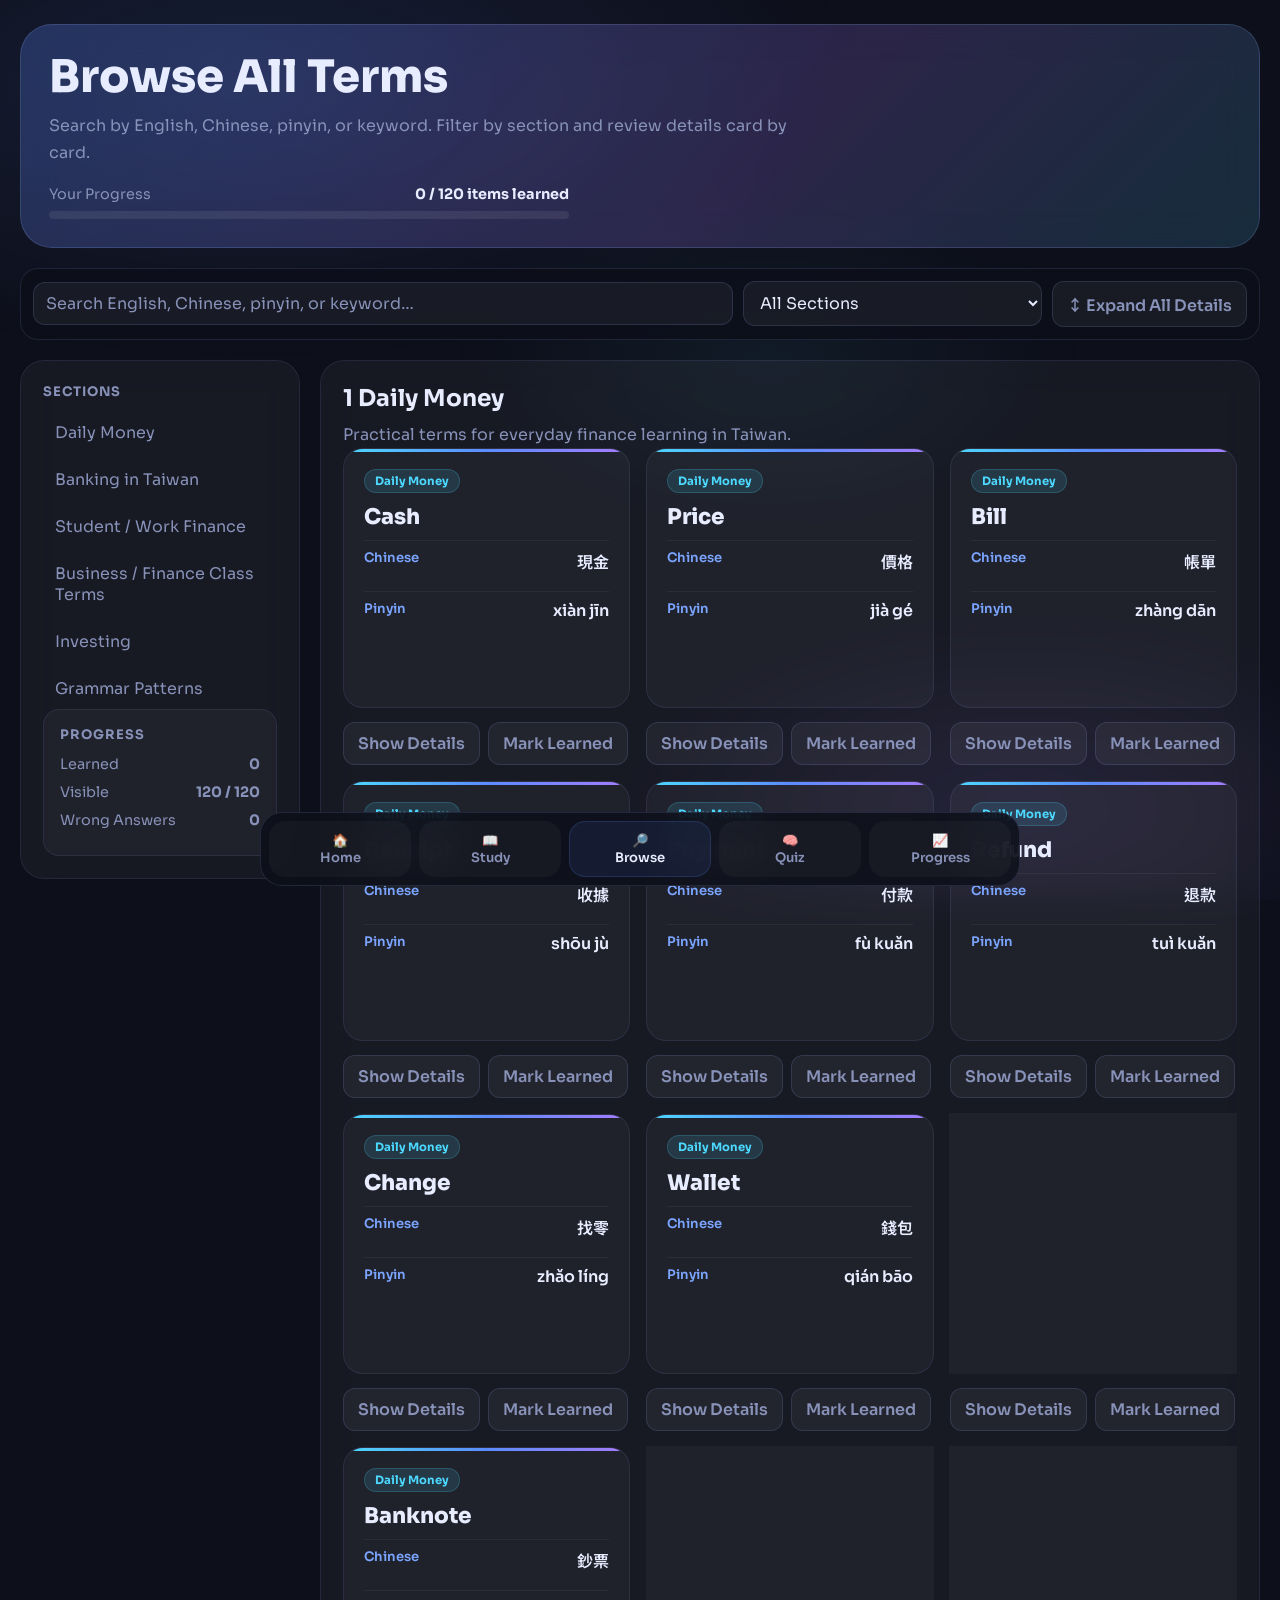
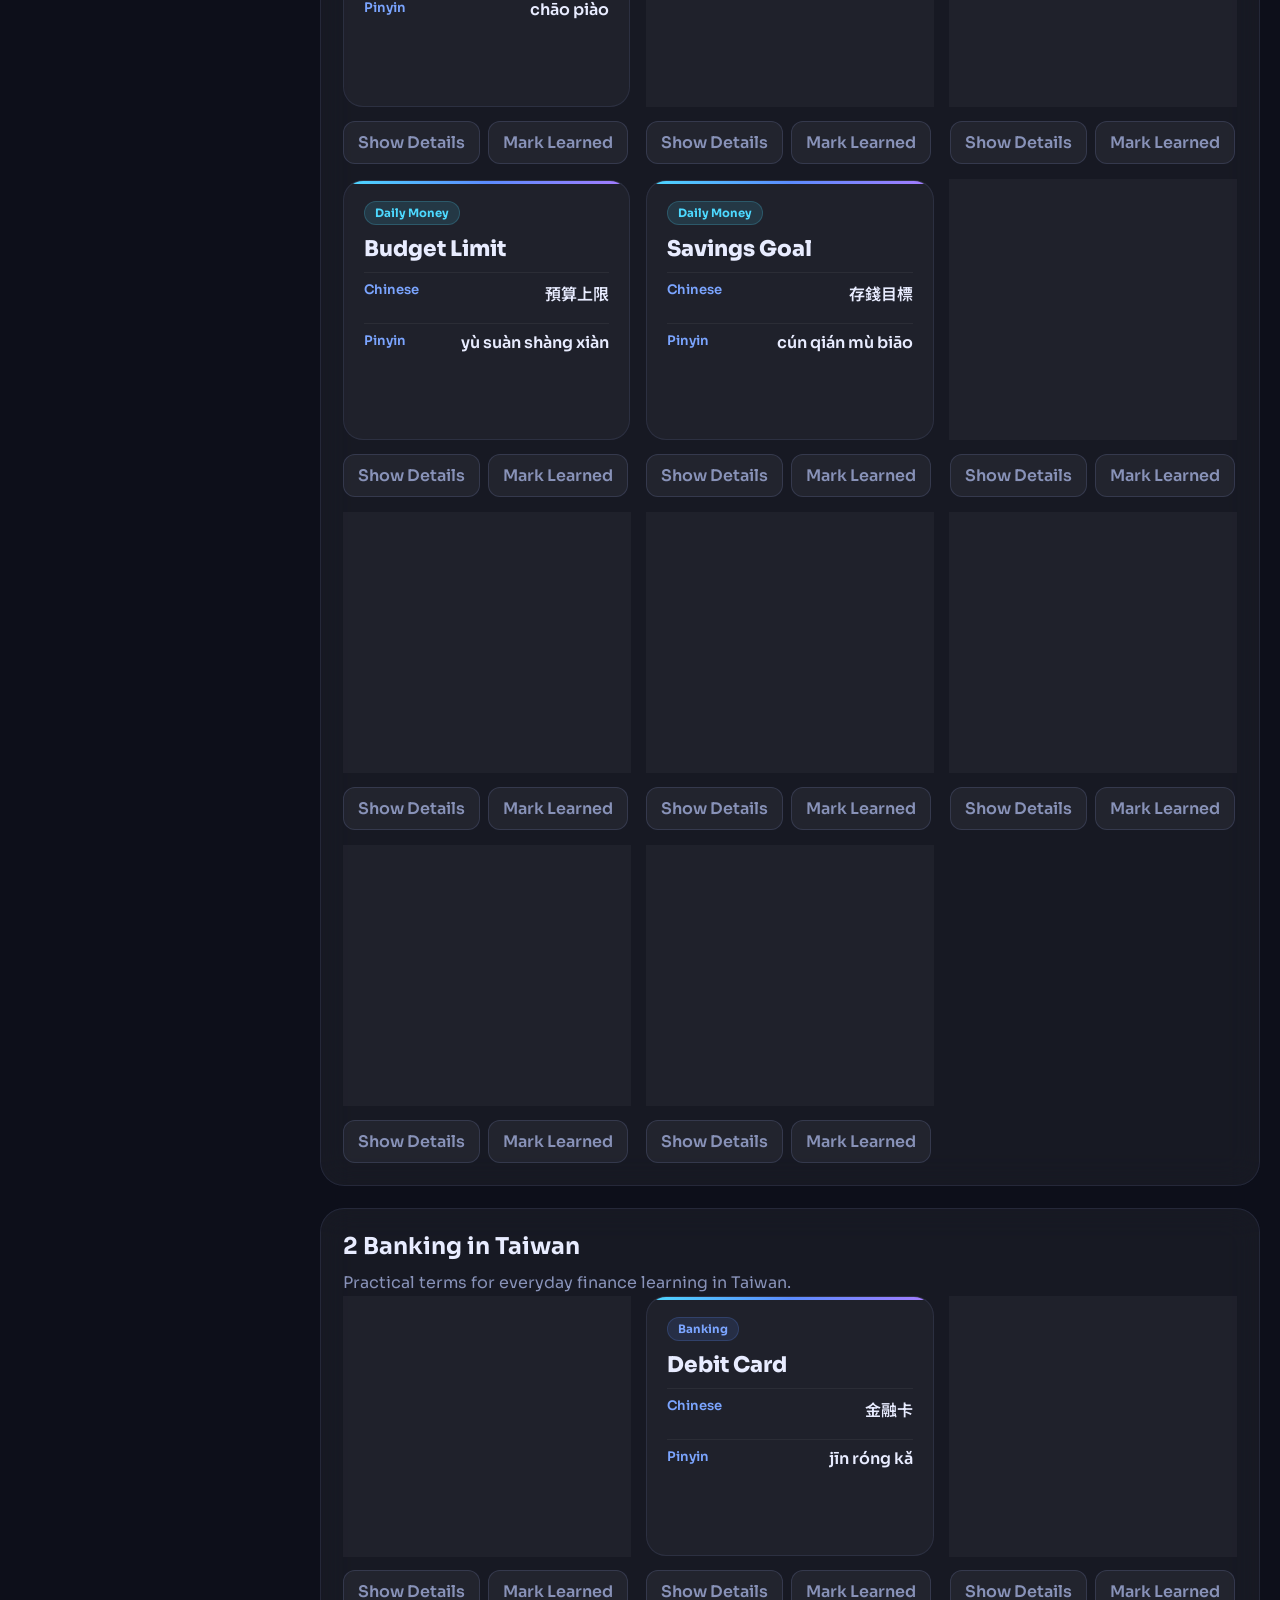
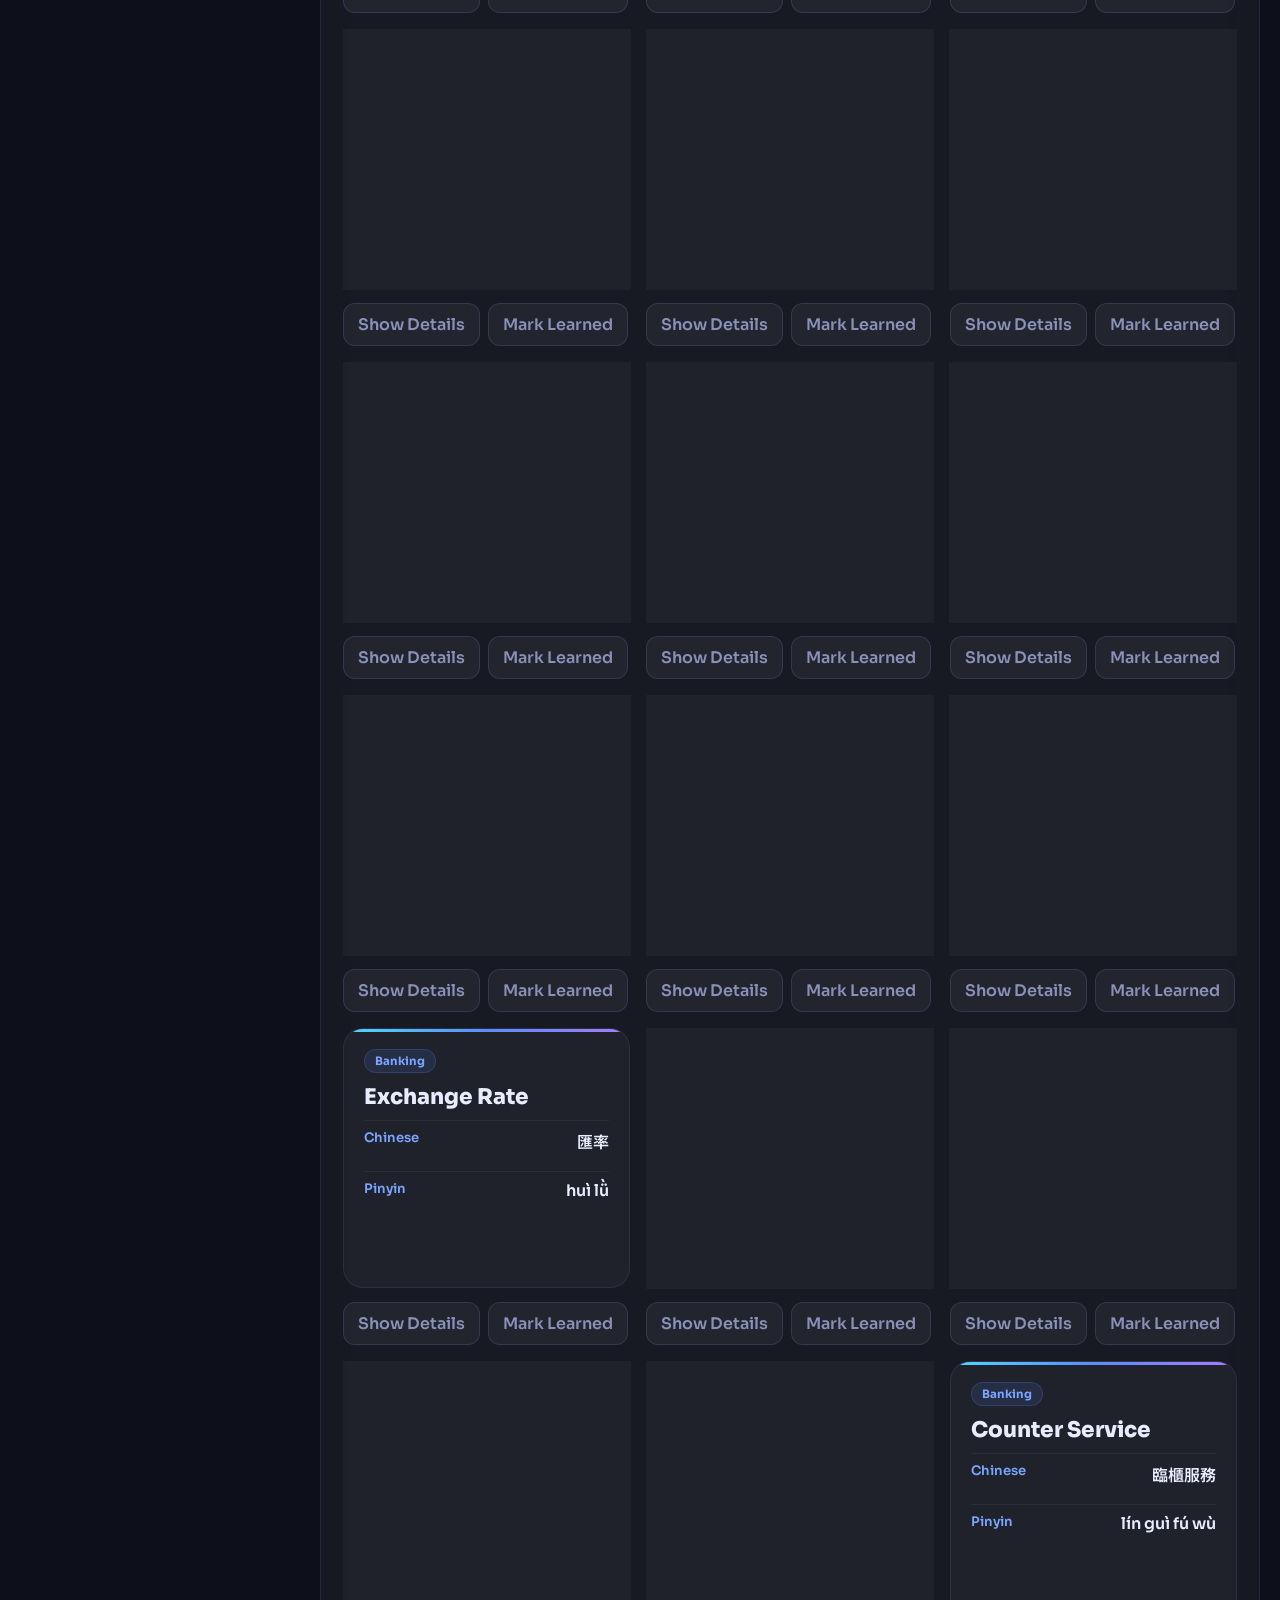
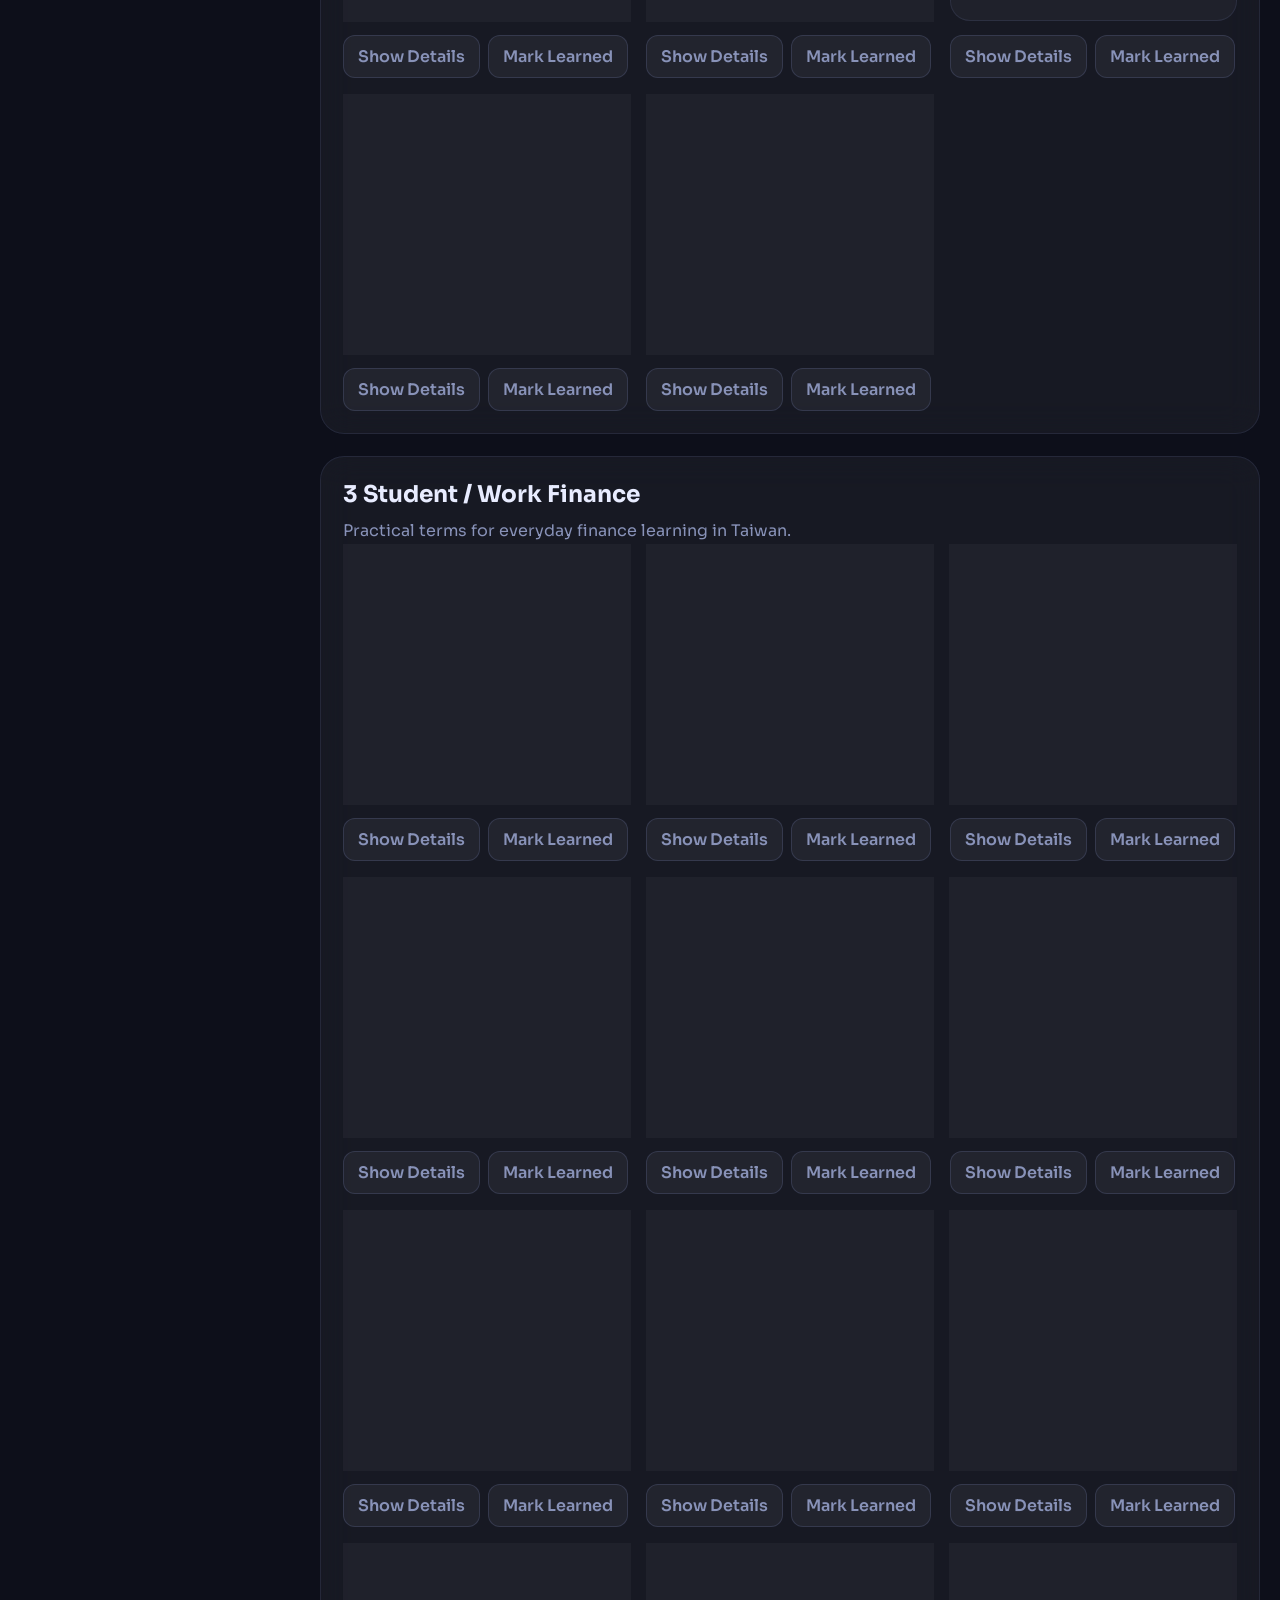
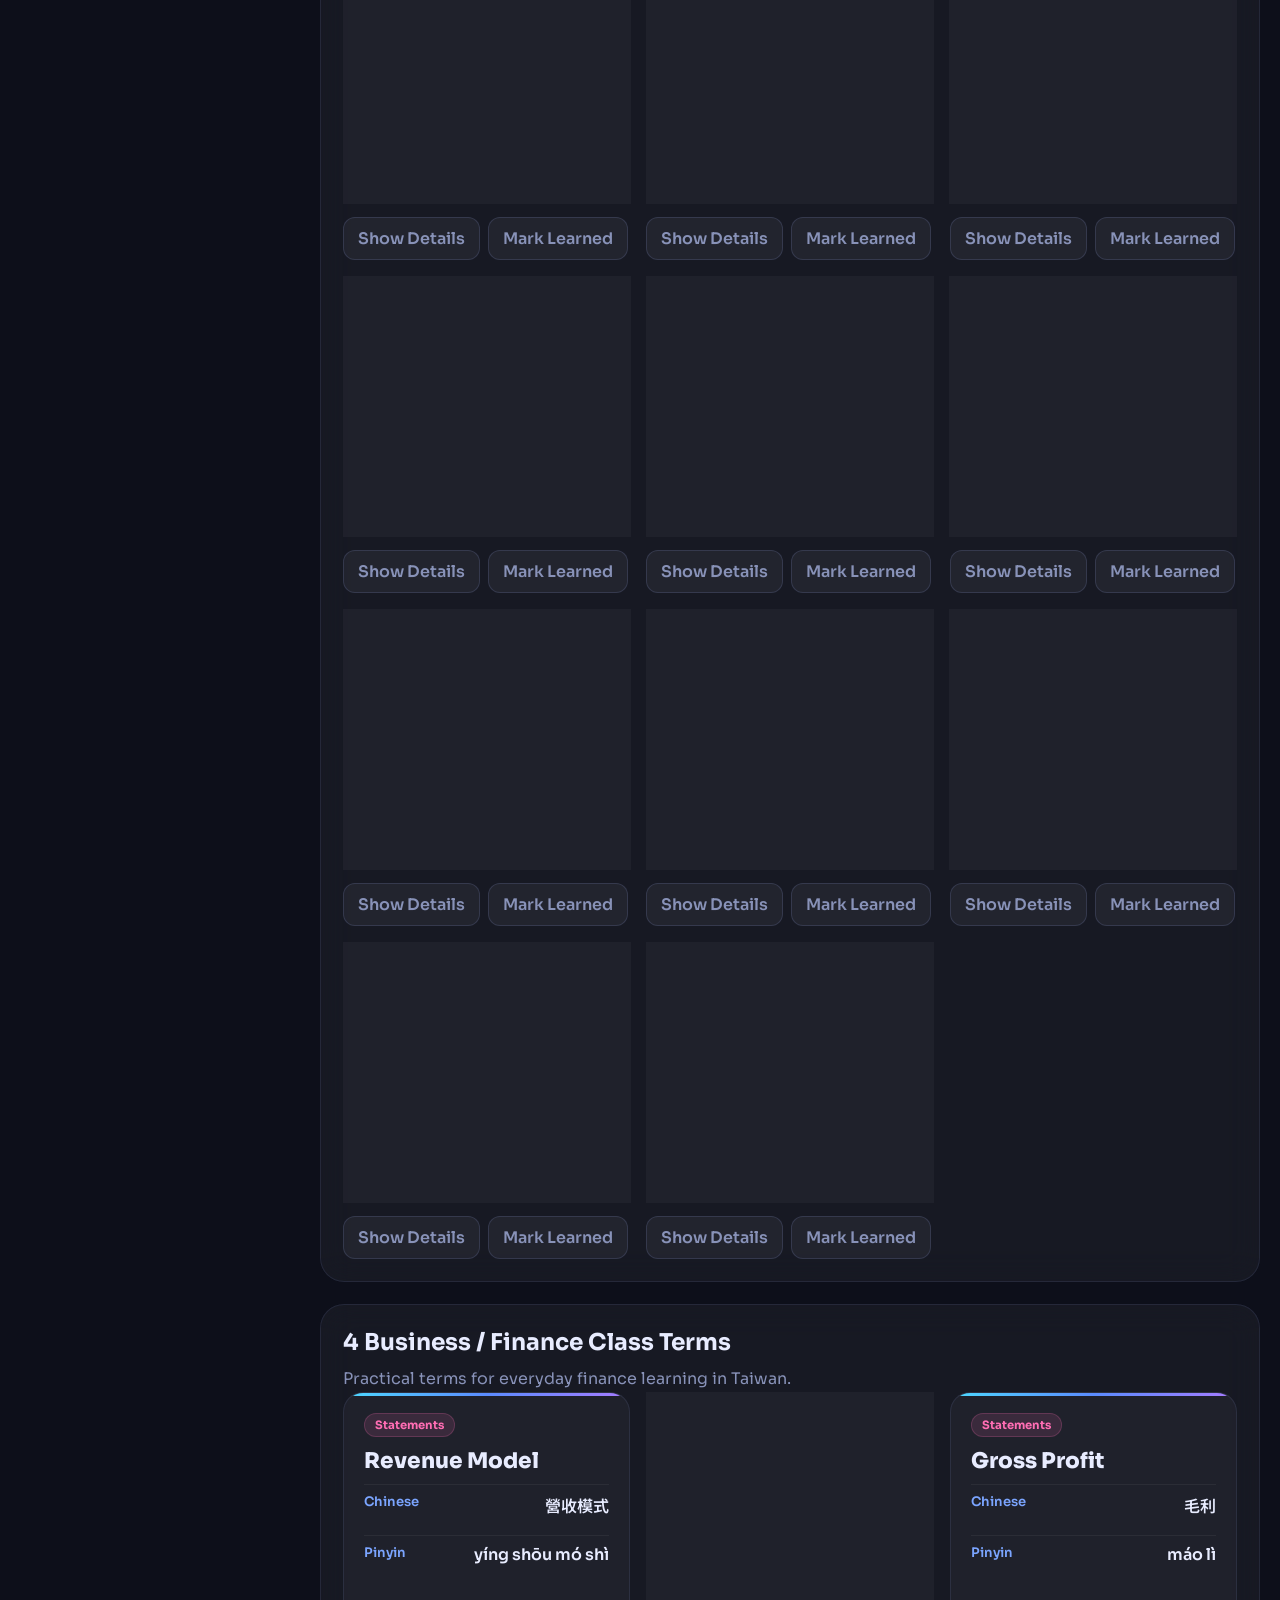
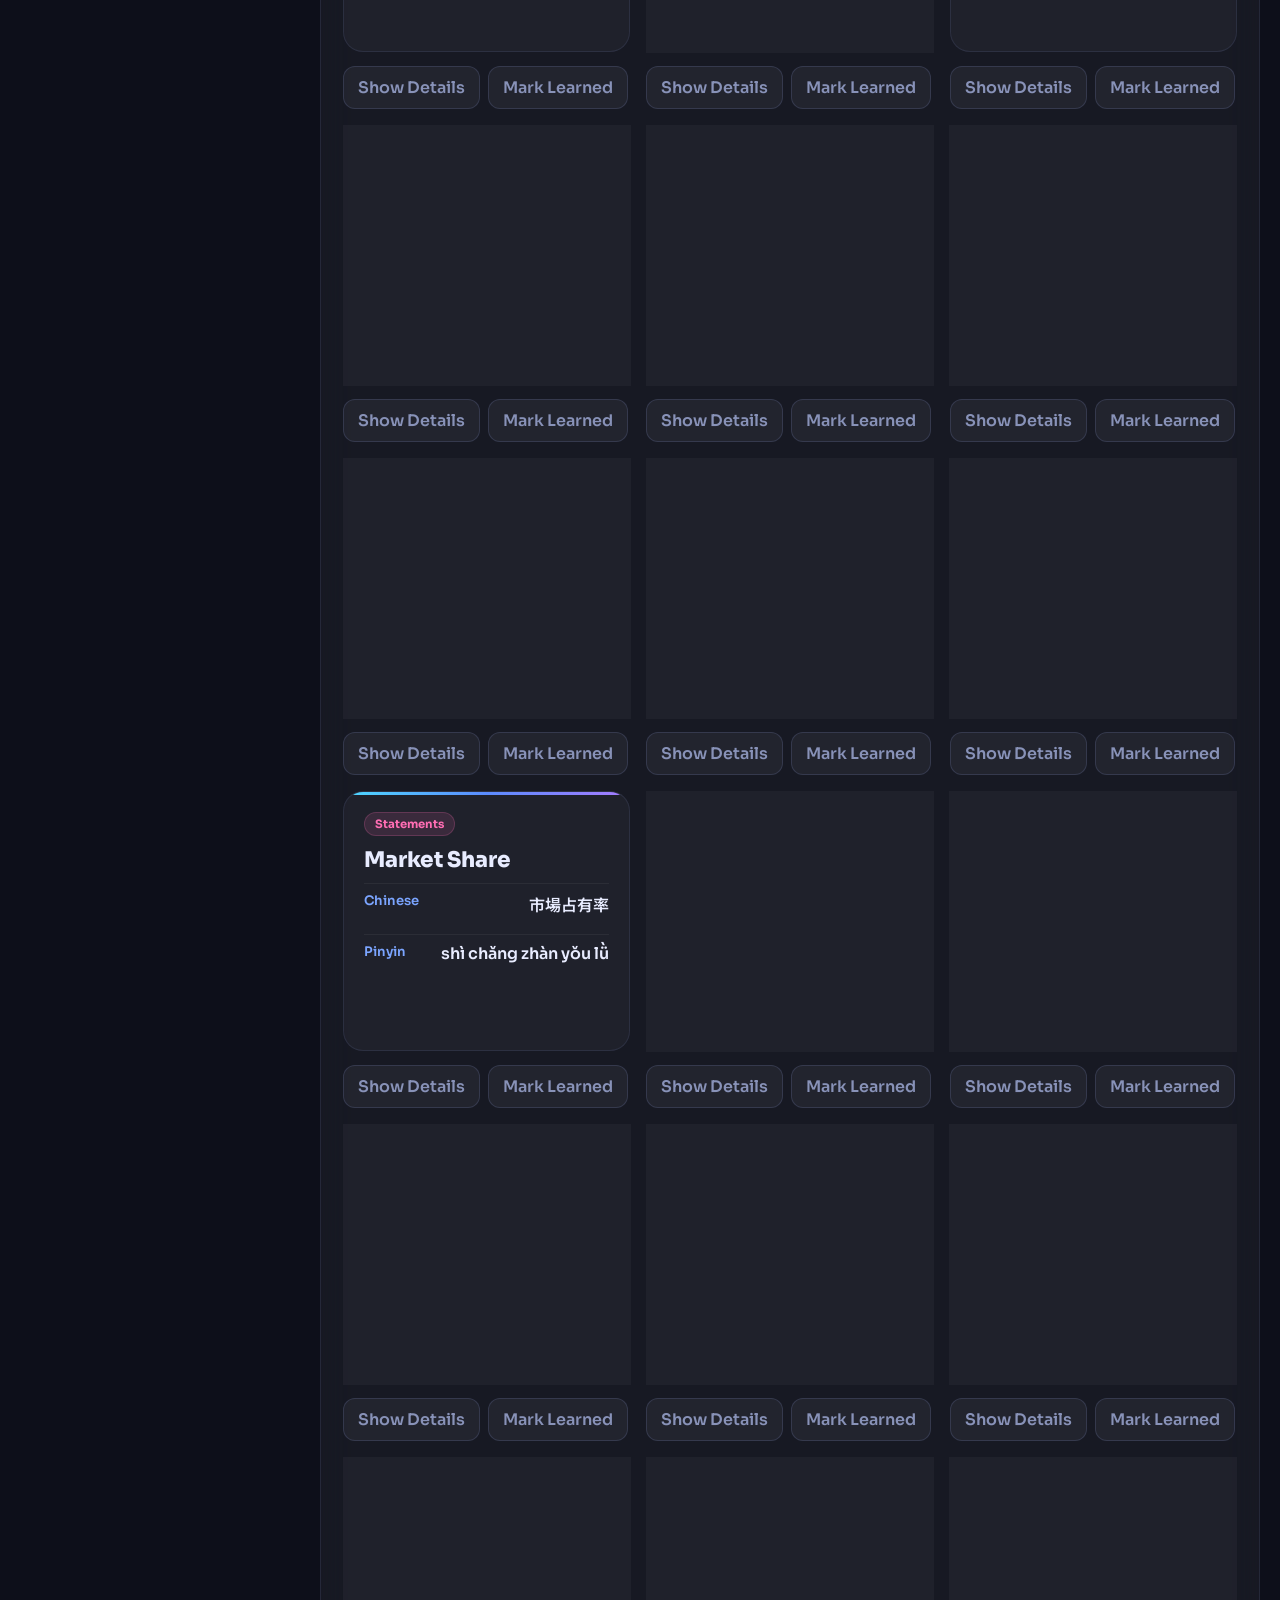
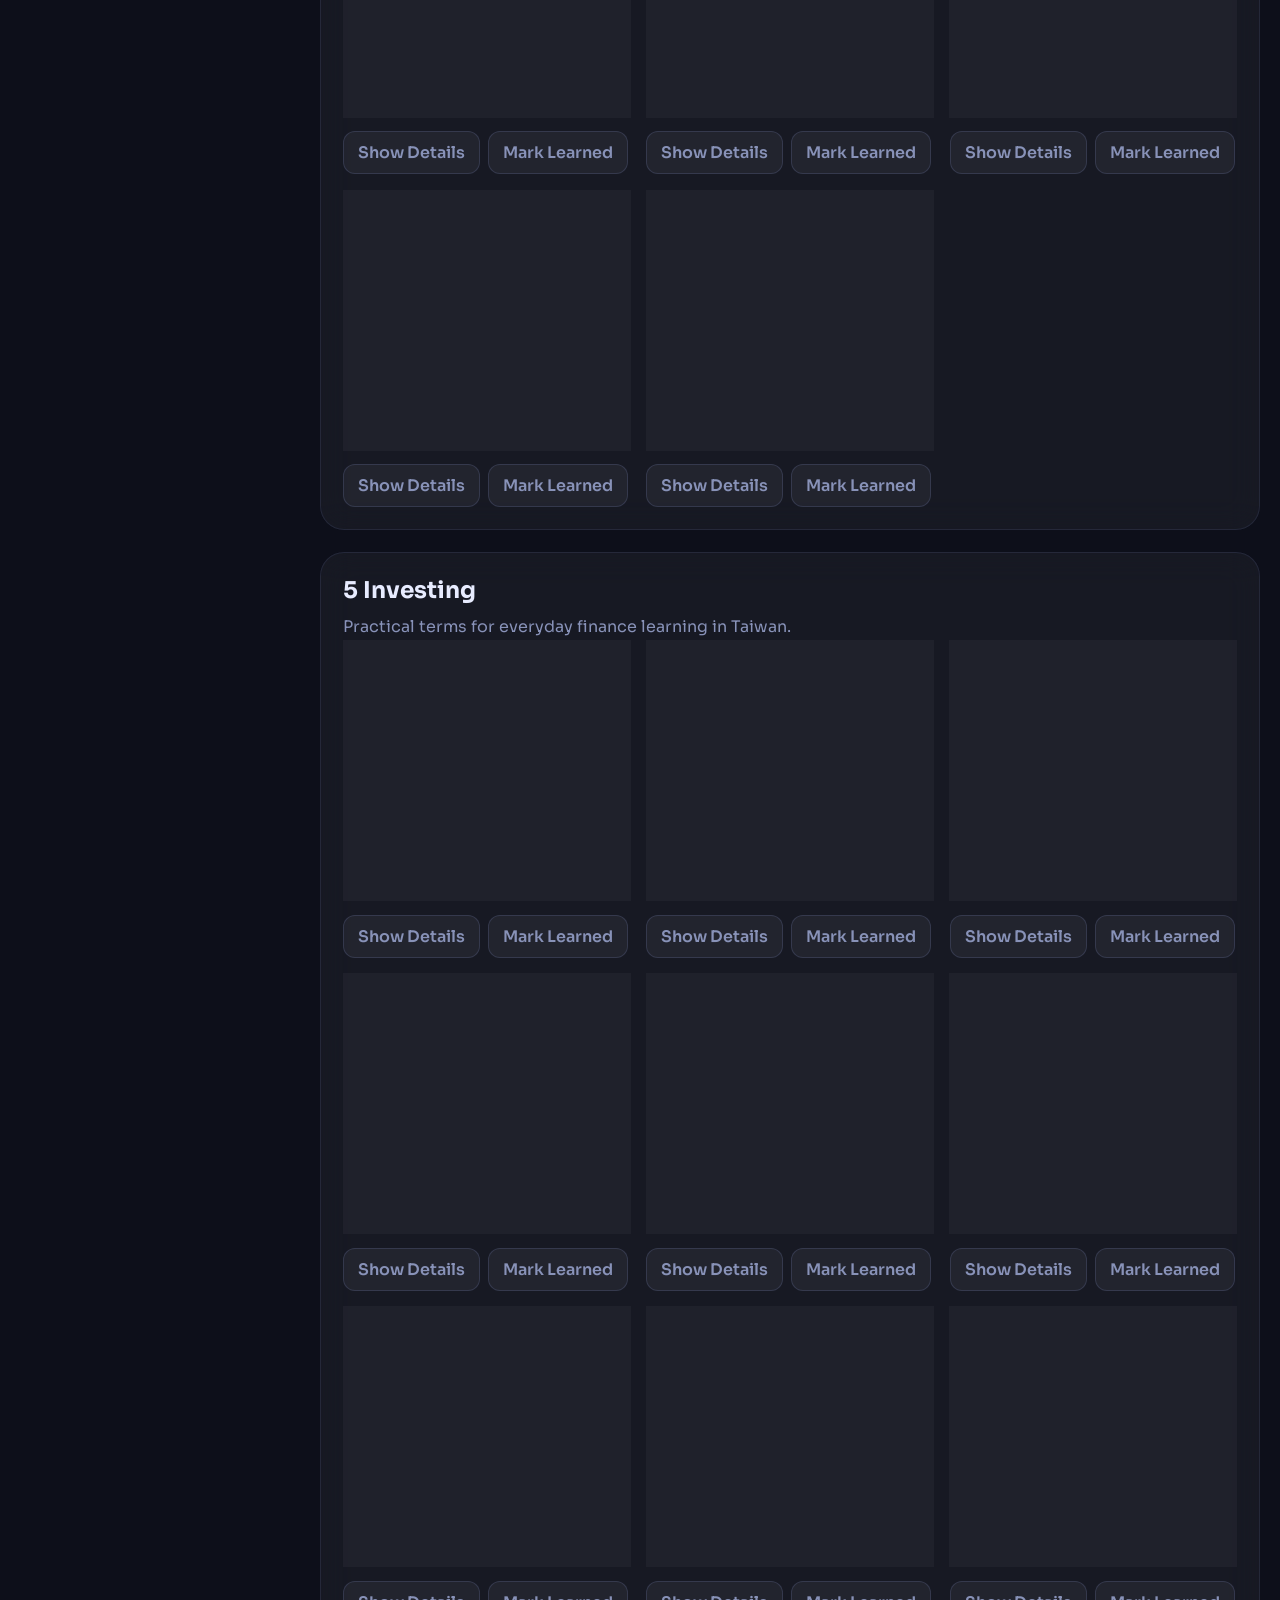
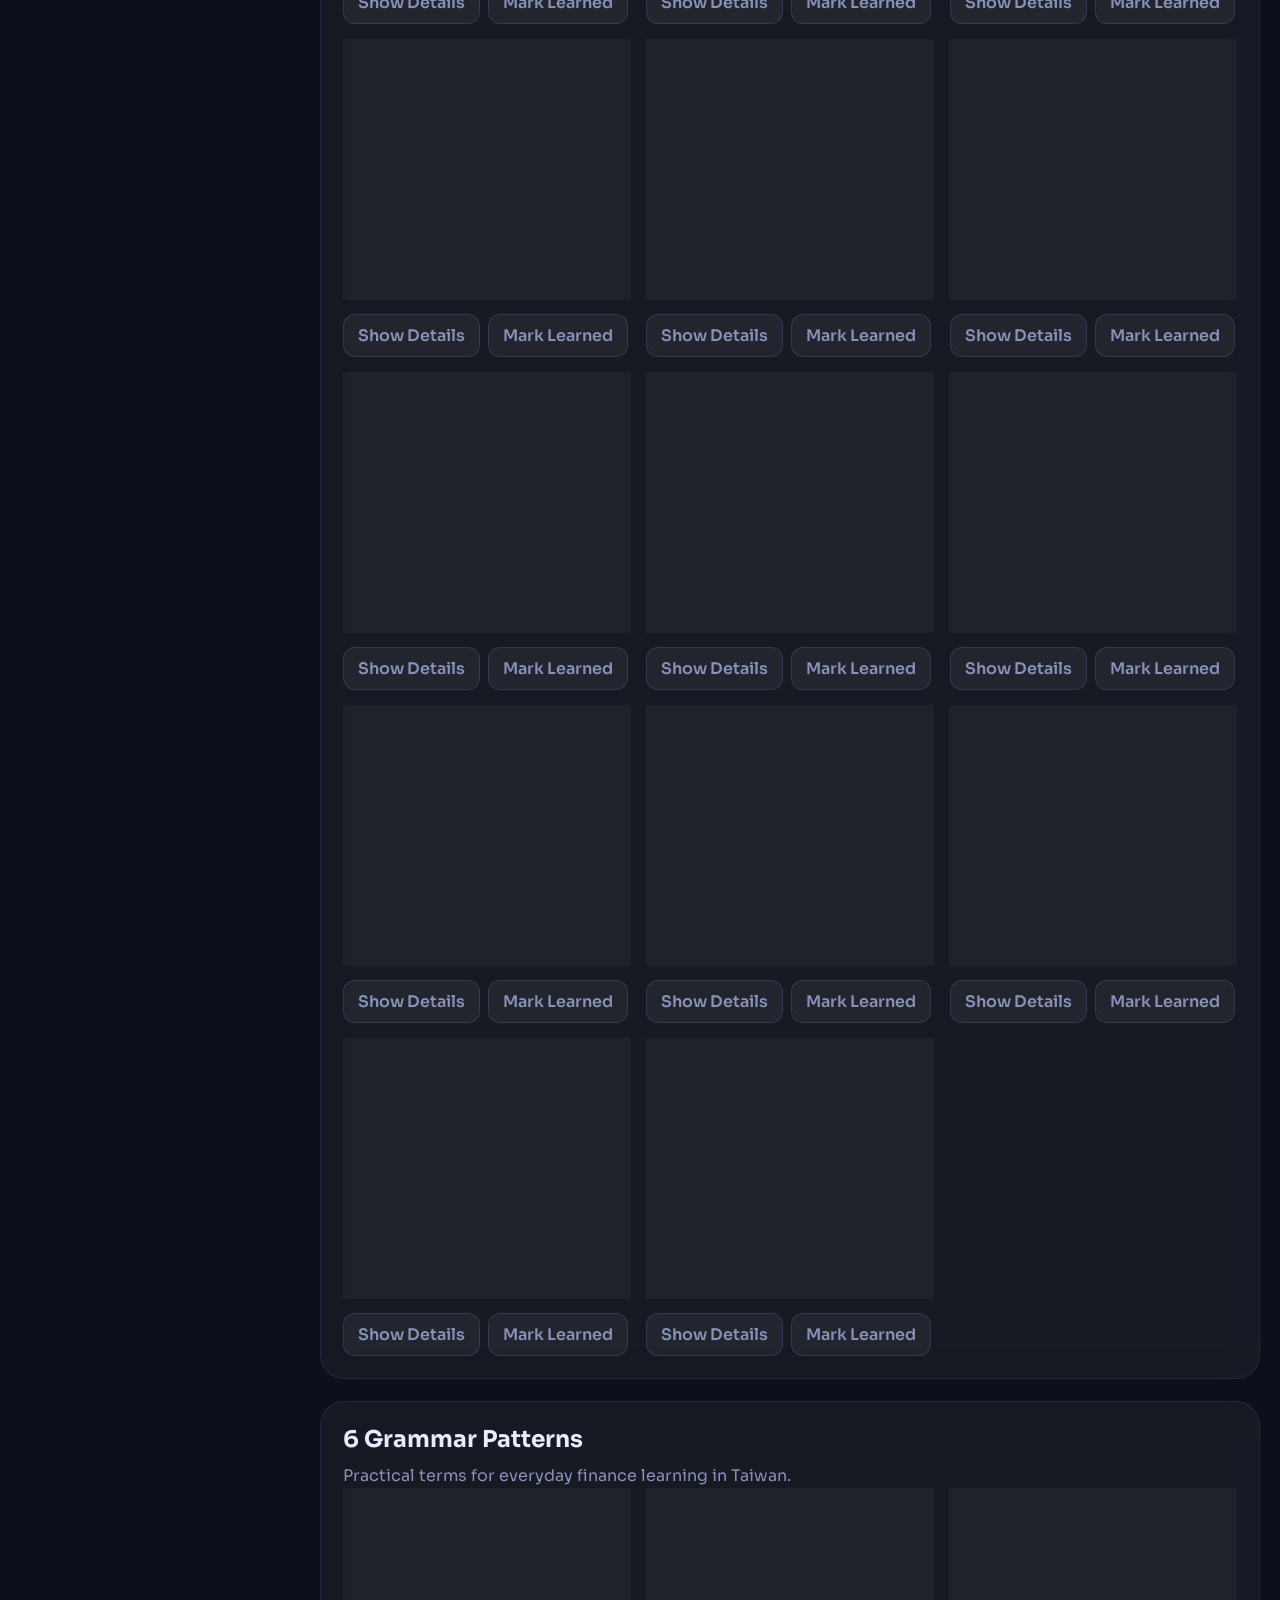
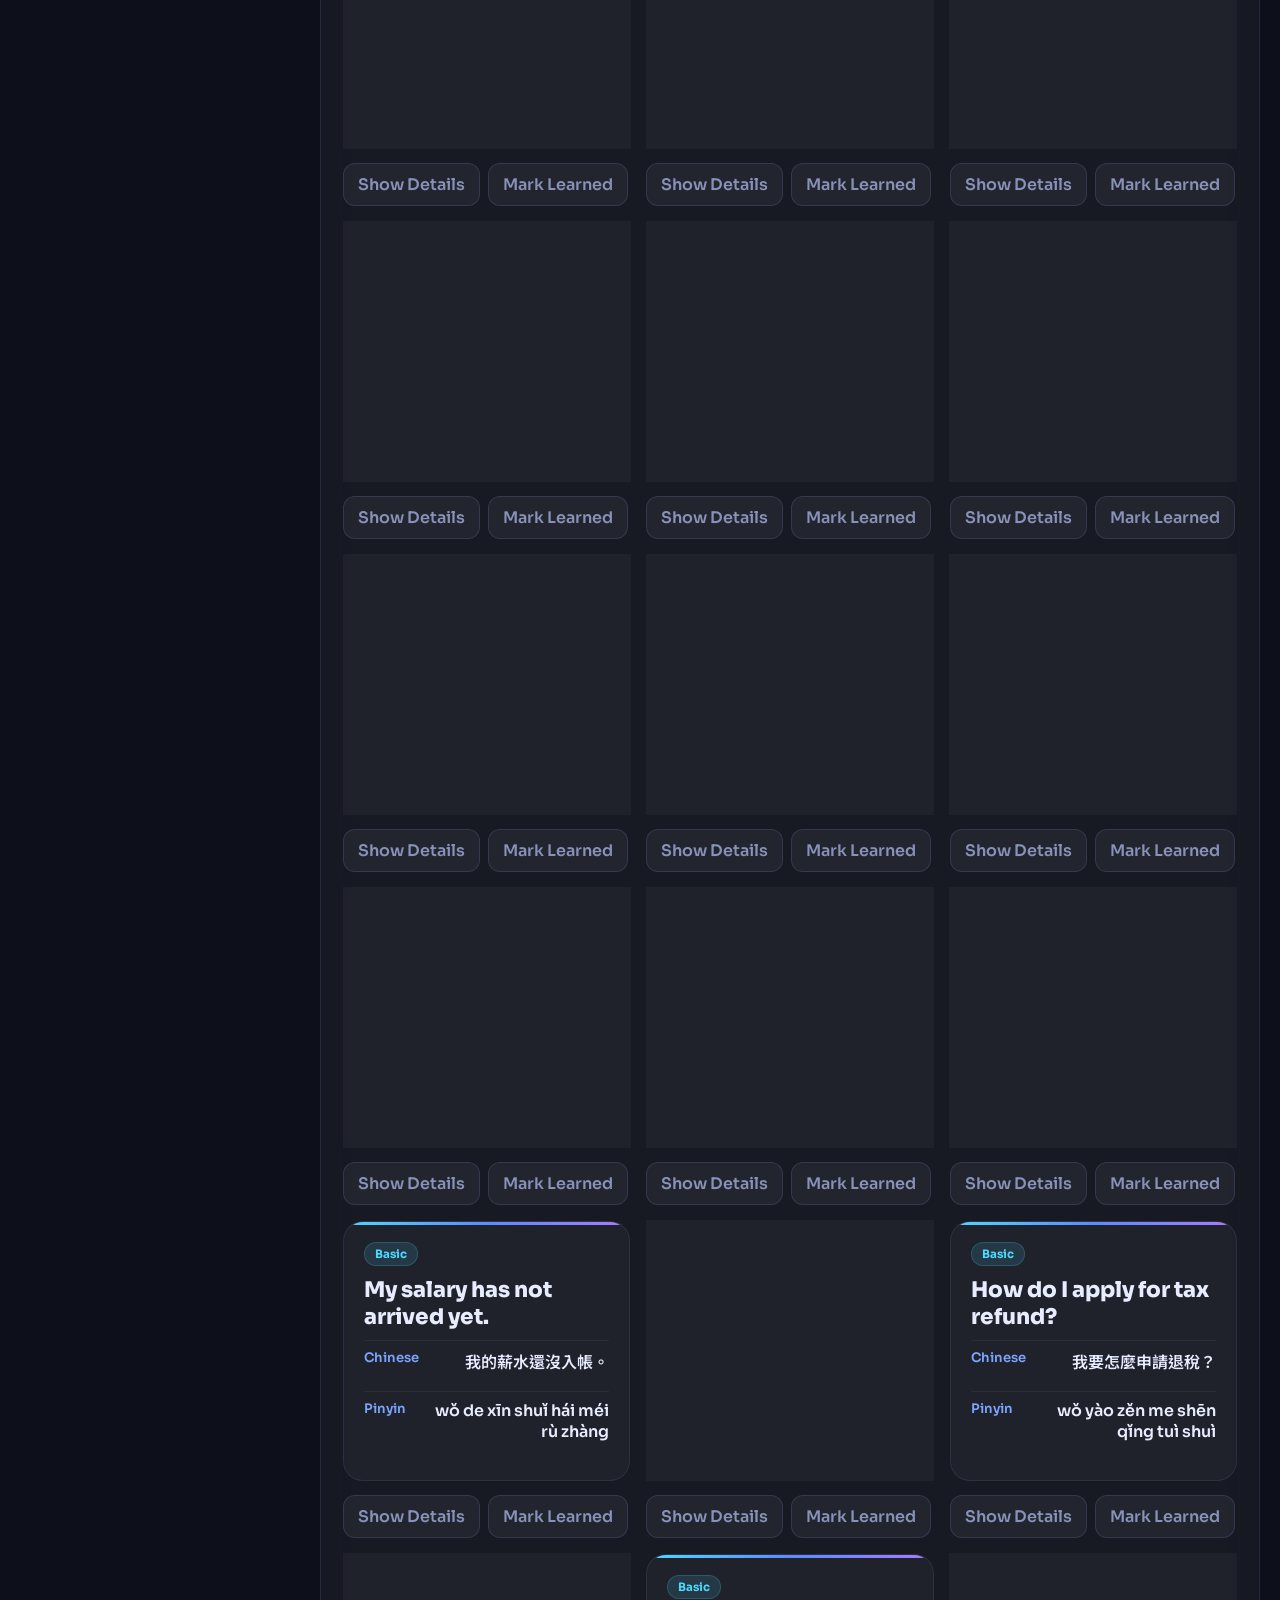
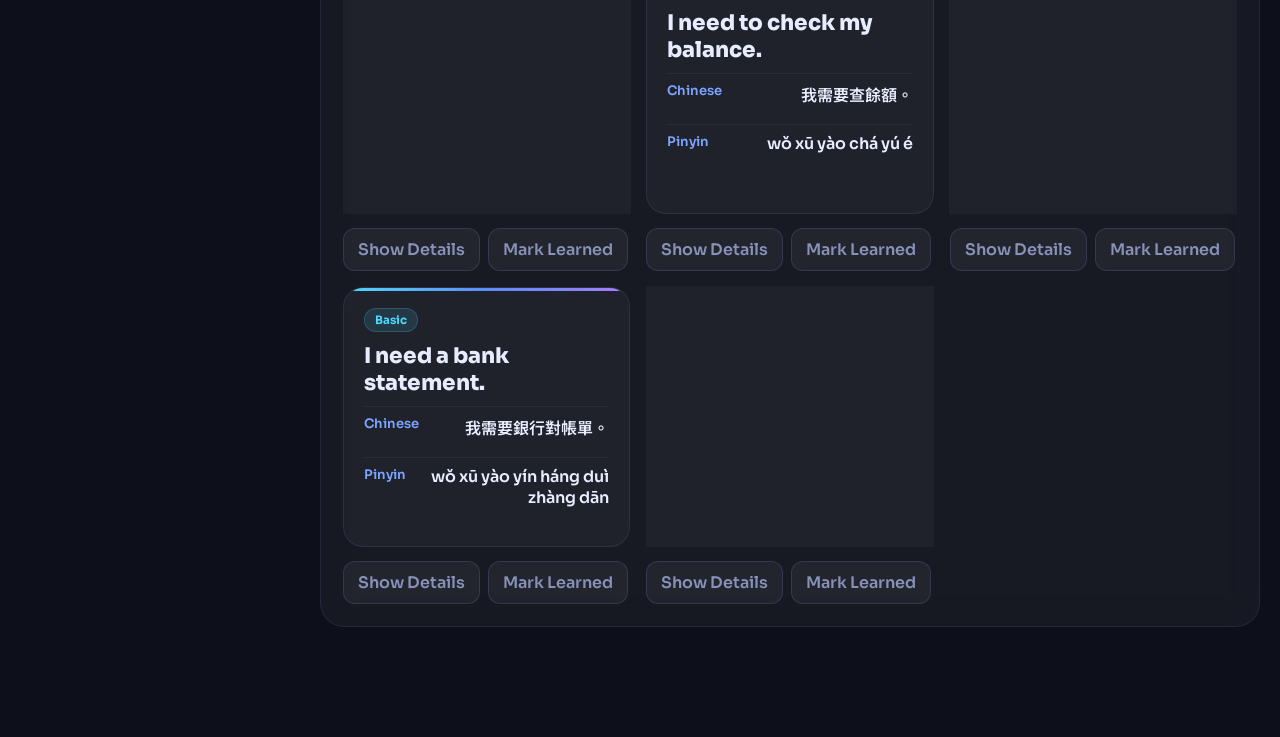
==== browse.html @ dbbc8c15 "Add files via upload" ====
<!DOCTYPE html>
<html lang="en">
<head>
  <meta charset="utf-8">
  <meta name="viewport" content="width=device-width, initial-scale=1.0">
  <title>Browse · Finance Mini Book Taiwan</title>
  <link rel="stylesheet" href="styles.css">
</head>
<body>
  <div class="page">
    <header class="hero">
      <h1>Browse All Terms</h1>
      <p>Search by English, Chinese, pinyin, or keyword. Filter by section and review details card by card.</p>
      <div class="hero-progress">
        <div class="hero-progress-label"><span>Your Progress</span><strong data-progress-text>0 / 0 items learned</strong></div>
        <div class="progress-track"><div class="progress-fill" data-progress-fill></div></div>
      </div>
    </header>

    <div class="toolbar">
      <input id="searchInput" type="text" placeholder="Search English, Chinese, pinyin, or keyword…">
      <select id="sectionFilter">
        <option value="all">All Sections</option>
        <option value="daily-money">Daily Money</option>
<option value="banking-tw">Banking in Taiwan</option>
<option value="student-work">Student / Work Finance</option>
<option value="business-class">Business / Finance Class Terms</option>
<option value="investing-plus">Investing</option>
<option value="grammar-patterns">Grammar Patterns</option>
      </select>
      <button id="expandToggle">↕ Expand All Details</button>
    </div>

    <div class="layout">
      <aside class="sidebar">
        <div class="side-title">Sections</div>
        <div class="side-links">
          <a href="#daily-money">Daily Money</a><a href="#banking-tw">Banking in Taiwan</a><a href="#student-work">Student / Work Finance</a><a href="#business-class">Business / Finance Class Terms</a><a href="#investing-plus">Investing</a><a href="#grammar-patterns">Grammar Patterns</a>
        </div>
        <div class="side-card">
          <div class="mini-title">Progress</div>
          <div class="side-stat"><span>Learned</span><strong data-learned-count>0</strong></div>
          <div class="side-stat"><span>Visible</span><strong data-visible-count>0 / 0</strong></div>
          <div class="side-stat"><span>Wrong Answers</span><strong data-wrong-count>0</strong></div>
        </div>
      </aside>

      <main class="content">
        <section class="section-box section" data-section="daily-money" id="daily-money">
  <div class="section-header">
    <h2><span class="section-num">1</span> Daily Money</h2>
    <p class="muted">Practical terms for everyday finance learning in Taiwan.</p>
  </div>
  <div class="term-grid">
<article class="term-card searchable" data-keywords="cash 現金 xiàn jīn physical money coins bills pay" data-section-name="daily-money">
      <div class="term-card-inner">
        <div class="card-face card-front">
          <div class="badge badge-basic">Daily Money</div>
          <div class="term-main">
            <div class="term term-english">Cash</div>
            <div class="term-line term-chinese"><span class="label">Chinese</span><span class="term-value">現金</span></div>
            <div class="term-line term-pinyin"><span class="label">Pinyin</span><span class="term-value">xiàn jīn</span></div>
          </div>
        </div>
        <div class="card-face card-back term-extra">
          <p><span class="label">Explanation:</span> Cash means physical money, like bills and coins.</p>
          <p><span class="label">Example:</span> Some night markets still prefer cash.</p>
          <p><span class="label">中文例句:</span> 有些夜市攤位還是比較喜歡收現金。</p>
          <p class="muted">yǒu xiē yè shì tān wèi hái shì bǐ jiào xǐ huān shōu xiàn jīn</p>
        </div>
      </div>
      <div class="card-actions">
        <button class="card-btn toggle-example">Show Details</button>
        <button class="card-btn mark-learned" data-term="Cash">Mark Learned</button>
      </div>
    </article>
<article class="term-card searchable" data-keywords="price 價格 jià gé cost amount how much" data-section-name="daily-money">
      <div class="term-card-inner">
        <div class="card-face card-front">
          <div class="badge badge-basic">Daily Money</div>
          <div class="term-main">
            <div class="term term-english">Price</div>
            <div class="term-line term-chinese"><span class="label">Chinese</span><span class="term-value">價格</span></div>
            <div class="term-line term-pinyin"><span class="label">Pinyin</span><span class="term-value">jià gé</span></div>
          </div>
        </div>
        <div class="card-face card-back term-extra">
          <p><span class="label">Explanation:</span> Price is the amount of money something costs.</p>
          <p><span class="label">Example:</span> The price of lunch near campus is usually student-friendly.</p>
          <p><span class="label">中文例句:</span> 學校附近午餐的價格通常對學生很友善。</p>
          <p class="muted">xué xiào fù jìn wǔ cān de jià gé tōng cháng duì xué shēng hěn yǒu shàn</p>
        </div>
      </div>
      <div class="card-actions">
        <button class="card-btn toggle-example">Show Details</button>
        <button class="card-btn mark-learned" data-term="Price">Mark Learned</button>
      </div>
    </article>
<article class="term-card searchable" data-keywords="bill 帳單 zhàng dān payment notice electricity water" data-section-name="daily-money">
      <div class="term-card-inner">
        <div class="card-face card-front">
          <div class="badge badge-basic">Daily Money</div>
          <div class="term-main">
            <div class="term term-english">Bill</div>
            <div class="term-line term-chinese"><span class="label">Chinese</span><span class="term-value">帳單</span></div>
            <div class="term-line term-pinyin"><span class="label">Pinyin</span><span class="term-value">zhàng dān</span></div>
          </div>
        </div>
        <div class="card-face card-back term-extra">
          <p><span class="label">Explanation:</span> A bill is a request for payment for something you used or bought.</p>
          <p><span class="label">Example:</span> I paid my electricity bill at the convenience store.</p>
          <p><span class="label">中文例句:</span> 我在便利商店繳電費帳單。</p>
          <p class="muted">wǒ zài biàn lì shāng diàn jiǎo diàn fèi zhàng dān</p>
        </div>
      </div>
      <div class="card-actions">
        <button class="card-btn toggle-example">Show Details</button>
        <button class="card-btn mark-learned" data-term="Bill">Mark Learned</button>
      </div>
    </article>
<article class="term-card searchable" data-keywords="receipt 收據 shōu jù proof payment store" data-section-name="daily-money">
      <div class="term-card-inner">
        <div class="card-face card-front">
          <div class="badge badge-basic">Daily Money</div>
          <div class="term-main">
            <div class="term term-english">Receipt</div>
            <div class="term-line term-chinese"><span class="label">Chinese</span><span class="term-value">收據</span></div>
            <div class="term-line term-pinyin"><span class="label">Pinyin</span><span class="term-value">shōu jù</span></div>
          </div>
        </div>
        <div class="card-face card-back term-extra">
          <p><span class="label">Explanation:</span> A receipt is proof that you paid for something.</p>
          <p><span class="label">Example:</span> Keep the receipt in case you need to exchange it.</p>
          <p><span class="label">中文例句:</span> 把收據留著，這樣如果要換貨會比較方便。</p>
          <p class="muted">bǎ shōu jù liú zhe zhè yàng rú guǒ yào huàn huò huì bǐ jiào fāng biàn</p>
        </div>
      </div>
      <div class="card-actions">
        <button class="card-btn toggle-example">Show Details</button>
        <button class="card-btn mark-learned" data-term="Receipt">Mark Learned</button>
      </div>
    </article>
<article class="term-card searchable" data-keywords="payment 付款 fù kuǎn pay transaction" data-section-name="daily-money">
      <div class="term-card-inner">
        <div class="card-face card-front">
          <div class="badge badge-basic">Daily Money</div>
          <div class="term-main">
            <div class="term term-english">Payment</div>
            <div class="term-line term-chinese"><span class="label">Chinese</span><span class="term-value">付款</span></div>
            <div class="term-line term-pinyin"><span class="label">Pinyin</span><span class="term-value">fù kuǎn</span></div>
          </div>
        </div>
        <div class="card-face card-back term-extra">
          <p><span class="label">Explanation:</span> Payment means giving money for a product or service.</p>
          <p><span class="label">Example:</span> Mobile payment is very common in Taiwan now.</p>
          <p><span class="label">中文例句:</span> 現在在台灣行動付款很常見。</p>
          <p class="muted">xiàn zài zài tái wān xíng dòng fù kuǎn hěn cháng jiàn</p>
        </div>
      </div>
      <div class="card-actions">
        <button class="card-btn toggle-example">Show Details</button>
        <button class="card-btn mark-learned" data-term="Payment">Mark Learned</button>
      </div>
    </article>
<article class="term-card searchable" data-keywords="refund 退款 tuì kuǎn return money" data-section-name="daily-money">
      <div class="term-card-inner">
        <div class="card-face card-front">
          <div class="badge badge-basic">Daily Money</div>
          <div class="term-main">
            <div class="term term-english">Refund</div>
            <div class="term-line term-chinese"><span class="label">Chinese</span><span class="term-value">退款</span></div>
            <div class="term-line term-pinyin"><span class="label">Pinyin</span><span class="term-value">tuì kuǎn</span></div>
          </div>
        </div>
        <div class="card-face card-back term-extra">
          <p><span class="label">Explanation:</span> A refund is money returned after you cancel or return something.</p>
          <p><span class="label">Example:</span> The store gave me a refund for the damaged item.</p>
          <p><span class="label">中文例句:</span> 店家把損壞商品的退款退給我了。</p>
          <p class="muted">diàn jiā bǎ sǔn huài shāng pǐn de tuì kuǎn tuì gěi wǒ le</p>
        </div>
      </div>
      <div class="card-actions">
        <button class="card-btn toggle-example">Show Details</button>
        <button class="card-btn mark-learned" data-term="Refund">Mark Learned</button>
      </div>
    </article>
<article class="term-card searchable" data-keywords="change 找零 zhǎo líng money back" data-section-name="daily-money">
      <div class="term-card-inner">
        <div class="card-face card-front">
          <div class="badge badge-basic">Daily Money</div>
          <div class="term-main">
            <div class="term term-english">Change</div>
            <div class="term-line term-chinese"><span class="label">Chinese</span><span class="term-value">找零</span></div>
            <div class="term-line term-pinyin"><span class="label">Pinyin</span><span class="term-value">zhǎo líng</span></div>
          </div>
        </div>
        <div class="card-face card-back term-extra">
          <p><span class="label">Explanation:</span> Change is the money returned after you pay more than the price.</p>
          <p><span class="label">Example:</span> I paid with NT$500 and got change back.</p>
          <p><span class="label">中文例句:</span> 我拿五百元付款，店員找零給我。</p>
          <p class="muted">wǒ ná wǔ bǎi yuán fù kuǎn diàn yuán zhǎo líng gěi wǒ</p>
        </div>
      </div>
      <div class="card-actions">
        <button class="card-btn toggle-example">Show Details</button>
        <button class="card-btn mark-learned" data-term="Change">Mark Learned</button>
      </div>
    </article>
<article class="term-card searchable" data-keywords="wallet 錢包 qián bāo cash card easycard" data-section-name="daily-money">
      <div class="term-card-inner">
        <div class="card-face card-front">
          <div class="badge badge-basic">Daily Money</div>
          <div class="term-main">
            <div class="term term-english">Wallet</div>
            <div class="term-line term-chinese"><span class="label">Chinese</span><span class="term-value">錢包</span></div>
            <div class="term-line term-pinyin"><span class="label">Pinyin</span><span class="term-value">qián bāo</span></div>
          </div>
        </div>
        <div class="card-face card-back term-extra">
          <p><span class="label">Explanation:</span> A wallet is where you keep cash, cards, and IDs.</p>
          <p><span class="label">Example:</span> I always keep my EasyCard in my wallet.</p>
          <p><span class="label">中文例句:</span> 我都把悠遊卡放在錢包裡。</p>
          <p class="muted">wǒ dōu bǎ yōu yóu kǎ fàng zài qián bāo lǐ</p>
        </div>
      </div>
      <div class="card-actions">
        <button class="card-btn toggle-example">Show Details</button>
        <button class="card-btn mark-learned" data-term="Wallet">Mark Learned</button>
      </div>
    </article>
<article class="term-card searchable" data-keywords="coin 硬幣 yìng bì small money metal" data-section-name="daily-money">
      <div class="term-card-inner">
        <div class="card-face card-front">
          <div class="badge badge-basic">Daily Money</div>
          <div class="term-main">
            <div class="term term-english">Coin</div>
            <div class="term-line term-chinese"><span class="label">Chinese</span><span class="term-value">硬幣</span></div>
            <div class="term-line term-pinyin"><span class="label">Pinyin</span><span class="term-value">yìng bì</span></div>
          </div>
        </div>
        <div class="card-face card-back term-extra">
          <p><span class="label">Explanation:</span> A coin is a small piece of metal money.</p>
          <p><span class="label">Example:</span> I used coins to pay for the bus fare.</p>
          <p><span class="label">中文例句:</span> 我用硬幣付公車費。</p>
          <p class="muted">wǒ yòng yìng bì fù gōng chē fèi</p>
        </div>
      </div>
      <div class="card-actions">
        <button class="card-btn toggle-example">Show Details</button>
        <button class="card-btn mark-learned" data-term="Coin">Mark Learned</button>
      </div>
    </article>
<article class="term-card searchable" data-keywords="banknote 鈔票 chāo piào paper money" data-section-name="daily-money">
      <div class="term-card-inner">
        <div class="card-face card-front">
          <div class="badge badge-basic">Daily Money</div>
          <div class="term-main">
            <div class="term term-english">Banknote</div>
            <div class="term-line term-chinese"><span class="label">Chinese</span><span class="term-value">鈔票</span></div>
            <div class="term-line term-pinyin"><span class="label">Pinyin</span><span class="term-value">chāo piào</span></div>
          </div>
        </div>
        <div class="card-face card-back term-extra">
          <p><span class="label">Explanation:</span> A banknote is paper money.</p>
          <p><span class="label">Example:</span> The cashier checked the banknote carefully.</p>
          <p><span class="label">中文例句:</span> 店員很仔細地看那張鈔票。</p>
          <p class="muted">diàn yuán hěn zǐ xì de kàn nà zhāng chāo piào</p>
        </div>
      </div>
      <div class="card-actions">
        <button class="card-btn toggle-example">Show Details</button>
        <button class="card-btn mark-learned" data-term="Banknote">Mark Learned</button>
      </div>
    </article>
<article class="term-card searchable" data-keywords="cheap 便宜 pián yi low price affordable" data-section-name="daily-money">
      <div class="term-card-inner">
        <div class="card-face card-front">
          <div class="badge badge-basic">Daily Money</div>
          <div class="term-main">
            <div class="term term-english">Cheap</div>
            <div class="term-line term-chinese"><span class="label">Chinese</span><span class="term-value">便宜</span></div>
            <div class="term-line term-pinyin"><span class="label">Pinyin</span><span class="term-value">pián yi</span></div>
          </div>
        </div>
        <div class="card-face card-back term-extra">
          <p><span class="label">Explanation:</span> Cheap means low in price.</p>
          <p><span class="label">Example:</span> This lunch box is cheap and filling.</p>
          <p><span class="label">中文例句:</span> 這個便當很便宜，也很有飽足感。</p>
          <p class="muted">zhè gè biàn dāng hěn pián yi yě hěn yǒu bǎo zú gǎn</p>
        </div>
      </div>
      <div class="card-actions">
        <button class="card-btn toggle-example">Show Details</button>
        <button class="card-btn mark-learned" data-term="Cheap">Mark Learned</button>
      </div>
    </article>
<article class="term-card searchable" data-keywords="expensive 貴 guì high price" data-section-name="daily-money">
      <div class="term-card-inner">
        <div class="card-face card-front">
          <div class="badge badge-basic">Daily Money</div>
          <div class="term-main">
            <div class="term term-english">Expensive</div>
            <div class="term-line term-chinese"><span class="label">Chinese</span><span class="term-value">貴</span></div>
            <div class="term-line term-pinyin"><span class="label">Pinyin</span><span class="term-value">guì</span></div>
          </div>
        </div>
        <div class="card-face card-back term-extra">
          <p><span class="label">Explanation:</span> Expensive means high in price.</p>
          <p><span class="label">Example:</span> Rent in central Taipei can be expensive.</p>
          <p><span class="label">中文例句:</span> 台北市中心的房租可能很貴。</p>
          <p class="muted">tái běi shì zhōng xīn de fáng zū kě néng hěn guì</p>
        </div>
      </div>
      <div class="card-actions">
        <button class="card-btn toggle-example">Show Details</button>
        <button class="card-btn mark-learned" data-term="Expensive">Mark Learned</button>
      </div>
    </article>
<article class="term-card searchable" data-keywords="budget limit 預算上限 yù suàn shàng xiàn" data-section-name="daily-money">
      <div class="term-card-inner">
        <div class="card-face card-front">
          <div class="badge badge-basic">Daily Money</div>
          <div class="term-main">
            <div class="term term-english">Budget Limit</div>
            <div class="term-line term-chinese"><span class="label">Chinese</span><span class="term-value">預算上限</span></div>
            <div class="term-line term-pinyin"><span class="label">Pinyin</span><span class="term-value">yù suàn shàng xiàn</span></div>
          </div>
        </div>
        <div class="card-face card-back term-extra">
          <p><span class="label">Explanation:</span> A budget limit is the maximum amount you plan to spend.</p>
          <p><span class="label">Example:</span> I set a budget limit for food each week.</p>
          <p><span class="label">中文例句:</span> 我替自己設定每週的餐費預算上限。</p>
          <p class="muted">wǒ tì zì jǐ shè dìng měi zhōu de cān fèi yù suàn shàng xiàn</p>
        </div>
      </div>
      <div class="card-actions">
        <button class="card-btn toggle-example">Show Details</button>
        <button class="card-btn mark-learned" data-term="Budget Limit">Mark Learned</button>
      </div>
    </article>
<article class="term-card searchable" data-keywords="savings goal 存錢目標 cún qián mù biāo" data-section-name="daily-money">
      <div class="term-card-inner">
        <div class="card-face card-front">
          <div class="badge badge-basic">Daily Money</div>
          <div class="term-main">
            <div class="term term-english">Savings Goal</div>
            <div class="term-line term-chinese"><span class="label">Chinese</span><span class="term-value">存錢目標</span></div>
            <div class="term-line term-pinyin"><span class="label">Pinyin</span><span class="term-value">cún qián mù biāo</span></div>
          </div>
        </div>
        <div class="card-face card-back term-extra">
          <p><span class="label">Explanation:</span> A savings goal is the amount you want to save for the future.</p>
          <p><span class="label">Example:</span> My savings goal is one month of rent.</p>
          <p><span class="label">中文例句:</span> 我的存錢目標是一個月的房租。</p>
          <p class="muted">wǒ de cún qián mù biāo shì yí gè yuè de fáng zū</p>
        </div>
      </div>
      <div class="card-actions">
        <button class="card-btn toggle-example">Show Details</button>
        <button class="card-btn mark-learned" data-term="Savings Goal">Mark Learned</button>
      </div>
    </article>
<article class="term-card searchable" data-keywords="discount code 折扣碼 zhé kòu mǎ" data-section-name="daily-money">
      <div class="term-card-inner">
        <div class="card-face card-front">
          <div class="badge badge-basic">Daily Money</div>
          <div class="term-main">
            <div class="term term-english">Discount Code</div>
            <div class="term-line term-chinese"><span class="label">Chinese</span><span class="term-value">折扣碼</span></div>
            <div class="term-line term-pinyin"><span class="label">Pinyin</span><span class="term-value">zhé kòu mǎ</span></div>
          </div>
        </div>
        <div class="card-face card-back term-extra">
          <p><span class="label">Explanation:</span> A discount code is a special code that lowers the price.</p>
          <p><span class="label">Example:</span> I used a discount code when buying textbooks online.</p>
          <p><span class="label">中文例句:</span> 我在線上買課本時用了折扣碼。</p>
          <p class="muted">wǒ zài xiàn shàng mǎi kè běn shí yòng le zhé kòu mǎ</p>
        </div>
      </div>
      <div class="card-actions">
        <button class="card-btn toggle-example">Show Details</button>
        <button class="card-btn mark-learned" data-term="Discount Code">Mark Learned</button>
      </div>
    </article>
<article class="term-card searchable" data-keywords="installment 分期付款 fēn qī fù kuǎn tuition" data-section-name="daily-money">
      <div class="term-card-inner">
        <div class="card-face card-front">
          <div class="badge badge-basic">Daily Money</div>
          <div class="term-main">
            <div class="term term-english">Installment</div>
            <div class="term-line term-chinese"><span class="label">Chinese</span><span class="term-value">分期付款</span></div>
            <div class="term-line term-pinyin"><span class="label">Pinyin</span><span class="term-value">fēn qī fù kuǎn</span></div>
          </div>
        </div>
        <div class="card-face card-back term-extra">
          <p><span class="label">Explanation:</span> Installment means paying in several smaller parts over time.</p>
          <p><span class="label">Example:</span> Some students use installment plans for tuition.</p>
          <p><span class="label">中文例句:</span> 有些學生會用分期付款繳學費。</p>
          <p class="muted">yǒu xiē xué shēng huì yòng fēn qī fù kuǎn jiǎo xué fèi</p>
        </div>
      </div>
      <div class="card-actions">
        <button class="card-btn toggle-example">Show Details</button>
        <button class="card-btn mark-learned" data-term="Installment">Mark Learned</button>
      </div>
    </article>
<article class="term-card searchable" data-keywords="service fee 服務費 fú wù fèi extra charge" data-section-name="daily-money">
      <div class="term-card-inner">
        <div class="card-face card-front">
          <div class="badge badge-basic">Daily Money</div>
          <div class="term-main">
            <div class="term term-english">Service Fee</div>
            <div class="term-line term-chinese"><span class="label">Chinese</span><span class="term-value">服務費</span></div>
            <div class="term-line term-pinyin"><span class="label">Pinyin</span><span class="term-value">fú wù fèi</span></div>
          </div>
        </div>
        <div class="card-face card-back term-extra">
          <p><span class="label">Explanation:</span> A service fee is an extra charge for service.</p>
          <p><span class="label">Example:</span> Some restaurants add a service fee to the bill.</p>
          <p><span class="label">中文例句:</span> 有些餐廳會在帳單裡加服務費。</p>
          <p class="muted">yǒu xiē cān tīng huì zài zhàng dān lǐ jiā fú wù fèi</p>
        </div>
      </div>
      <div class="card-actions">
        <button class="card-btn toggle-example">Show Details</button>
        <button class="card-btn mark-learned" data-term="Service Fee">Mark Learned</button>
      </div>
    </article>
<article class="term-card searchable" data-keywords="late fee 逾期費 yú qí fèi penalty" data-section-name="daily-money">
      <div class="term-card-inner">
        <div class="card-face card-front">
          <div class="badge badge-basic">Daily Money</div>
          <div class="term-main">
            <div class="term term-english">Late Fee</div>
            <div class="term-line term-chinese"><span class="label">Chinese</span><span class="term-value">逾期費</span></div>
            <div class="term-line term-pinyin"><span class="label">Pinyin</span><span class="term-value">yú qí fèi</span></div>
          </div>
        </div>
        <div class="card-face card-back term-extra">
          <p><span class="label">Explanation:</span> A late fee is extra money charged because you paid late.</p>
          <p><span class="label">Example:</span> I got a late fee because I forgot the payment deadline.</p>
          <p><span class="label">中文例句:</span> 因為我忘記付款期限，所以被收逾期費。</p>
          <p class="muted">yīn wèi wǒ wàng jì fù kuǎn qí xiàn suǒ yǐ bèi shōu yú qí fèi</p>
        </div>
      </div>
      <div class="card-actions">
        <button class="card-btn toggle-example">Show Details</button>
        <button class="card-btn mark-learned" data-term="Late Fee">Mark Learned</button>
      </div>
    </article>
<article class="term-card searchable" data-keywords="balance due 應付金額 yīng fù jīn é" data-section-name="daily-money">
      <div class="term-card-inner">
        <div class="card-face card-front">
          <div class="badge badge-basic">Daily Money</div>
          <div class="term-main">
            <div class="term term-english">Balance Due</div>
            <div class="term-line term-chinese"><span class="label">Chinese</span><span class="term-value">應付金額</span></div>
            <div class="term-line term-pinyin"><span class="label">Pinyin</span><span class="term-value">yīng fù jīn é</span></div>
          </div>
        </div>
        <div class="card-face card-back term-extra">
          <p><span class="label">Explanation:</span> Balance due means the amount you still need to pay.</p>
          <p><span class="label">Example:</span> The balance due must be paid by Friday.</p>
          <p><span class="label">中文例句:</span> 應付金額要在星期五以前付清。</p>
          <p class="muted">yīng fù jīn é yào zài xīng qí wǔ yǐ qián fù qīng</p>
        </div>
      </div>
      <div class="card-actions">
        <button class="card-btn toggle-example">Show Details</button>
        <button class="card-btn mark-learned" data-term="Balance Due">Mark Learned</button>
      </div>
    </article>
<article class="term-card searchable" data-keywords="allowance 零用錢 líng yòng qián pocket money" data-section-name="daily-money">
      <div class="term-card-inner">
        <div class="card-face card-front">
          <div class="badge badge-basic">Daily Money</div>
          <div class="term-main">
            <div class="term term-english">Allowance</div>
            <div class="term-line term-chinese"><span class="label">Chinese</span><span class="term-value">零用錢</span></div>
            <div class="term-line term-pinyin"><span class="label">Pinyin</span><span class="term-value">líng yòng qián</span></div>
          </div>
        </div>
        <div class="card-face card-back term-extra">
          <p><span class="label">Explanation:</span> Allowance is money given regularly for daily spending.</p>
          <p><span class="label">Example:</span> Some students manage their monthly allowance very carefully.</p>
          <p><span class="label">中文例句:</span> 有些學生會很仔細地管理每月零用錢。</p>
          <p class="muted">yǒu xiē xué shēng huì hěn zǐ xì de guǎn lǐ měi yuè líng yòng qián</p>
        </div>
      </div>
      <div class="card-actions">
        <button class="card-btn toggle-example">Show Details</button>
        <button class="card-btn mark-learned" data-term="Allowance">Mark Learned</button>
      </div>
    </article>
  </div>
</section>

<section class="section-box section" data-section="banking-tw" id="banking-tw">
  <div class="section-header">
    <h2><span class="section-num">2</span> Banking in Taiwan</h2>
    <p class="muted">Practical terms for everyday finance learning in Taiwan.</p>
  </div>
  <div class="term-grid">
<article class="term-card searchable" data-keywords="ATM 提款機 tí kuǎn jī withdraw transfer" data-section-name="banking-tw">
      <div class="term-card-inner">
        <div class="card-face card-front">
          <div class="badge badge-banking">Banking</div>
          <div class="term-main">
            <div class="term term-english">ATM</div>
            <div class="term-line term-chinese"><span class="label">Chinese</span><span class="term-value">提款機</span></div>
            <div class="term-line term-pinyin"><span class="label">Pinyin</span><span class="term-value">tí kuǎn jī</span></div>
          </div>
        </div>
        <div class="card-face card-back term-extra">
          <p><span class="label">Explanation:</span> An ATM is a machine for withdrawing cash and doing simple banking.</p>
          <p><span class="label">Example:</span> I used the ATM to transfer money to my landlord.</p>
          <p><span class="label">中文例句:</span> 我用提款機轉帳給房東。</p>
          <p class="muted">wǒ yòng tí kuǎn jī zhuǎn zhàng gěi fáng dōng</p>
        </div>
      </div>
      <div class="card-actions">
        <button class="card-btn toggle-example">Show Details</button>
        <button class="card-btn mark-learned" data-term="ATM">Mark Learned</button>
      </div>
    </article>
<article class="term-card searchable" data-keywords="debit card 金融卡 jīn róng kǎ bank account" data-section-name="banking-tw">
      <div class="term-card-inner">
        <div class="card-face card-front">
          <div class="badge badge-banking">Banking</div>
          <div class="term-main">
            <div class="term term-english">Debit Card</div>
            <div class="term-line term-chinese"><span class="label">Chinese</span><span class="term-value">金融卡</span></div>
            <div class="term-line term-pinyin"><span class="label">Pinyin</span><span class="term-value">jīn róng kǎ</span></div>
          </div>
        </div>
        <div class="card-face card-back term-extra">
          <p><span class="label">Explanation:</span> A debit card lets you use money directly from your bank account.</p>
          <p><span class="label">Example:</span> I use my debit card at the ATM every week.</p>
          <p><span class="label">中文例句:</span> 我每週都會用金融卡去提款。</p>
          <p class="muted">wǒ měi zhōu dōu huì yòng jīn róng kǎ qù tí kuǎn</p>
        </div>
      </div>
      <div class="card-actions">
        <button class="card-btn toggle-example">Show Details</button>
        <button class="card-btn mark-learned" data-term="Debit Card">Mark Learned</button>
      </div>
    </article>
<article class="term-card searchable" data-keywords="passbook 存摺 cún zhé bank record" data-section-name="banking-tw">
      <div class="term-card-inner">
        <div class="card-face card-front">
          <div class="badge badge-banking">Banking</div>
          <div class="term-main">
            <div class="term term-english">Passbook</div>
            <div class="term-line term-chinese"><span class="label">Chinese</span><span class="term-value">存摺</span></div>
            <div class="term-line term-pinyin"><span class="label">Pinyin</span><span class="term-value">cún zhé</span></div>
          </div>
        </div>
        <div class="card-face card-back term-extra">
          <p><span class="label">Explanation:</span> A passbook is a small bank book that records account activity.</p>
          <p><span class="label">Example:</span> Some banks in Taiwan still update your passbook at a machine.</p>
          <p><span class="label">中文例句:</span> 台灣有些銀行還可以用機器補登存摺。</p>
          <p class="muted">tái wān yǒu xiē yín háng hái kě yǐ yòng jī qì bǔ dēng cún zhé</p>
        </div>
      </div>
      <div class="card-actions">
        <button class="card-btn toggle-example">Show Details</button>
        <button class="card-btn mark-learned" data-term="Passbook">Mark Learned</button>
      </div>
    </article>
<article class="term-card searchable" data-keywords="account number 帳號 zhàng hào transfer" data-section-name="banking-tw">
      <div class="term-card-inner">
        <div class="card-face card-front">
          <div class="badge badge-banking">Banking</div>
          <div class="term-main">
            <div class="term term-english">Account Number</div>
            <div class="term-line term-chinese"><span class="label">Chinese</span><span class="term-value">帳號</span></div>
            <div class="term-line term-pinyin"><span class="label">Pinyin</span><span class="term-value">zhàng hào</span></div>
          </div>
        </div>
        <div class="card-face card-back term-extra">
          <p><span class="label">Explanation:</span> An account number is the number used to identify your bank account.</p>
          <p><span class="label">Example:</span> Please check the account number before you transfer money.</p>
          <p><span class="label">中文例句:</span> 轉帳前請先確認帳號。</p>
          <p class="muted">zhuǎn zhàng qián qǐng xiān què rèn zhàng hào</p>
        </div>
      </div>
      <div class="card-actions">
        <button class="card-btn toggle-example">Show Details</button>
        <button class="card-btn mark-learned" data-term="Account Number">Mark Learned</button>
      </div>
    </article>
<article class="term-card searchable" data-keywords="branch 分行 fēn háng bank office" data-section-name="banking-tw">
      <div class="term-card-inner">
        <div class="card-face card-front">
          <div class="badge badge-banking">Banking</div>
          <div class="term-main">
            <div class="term term-english">Branch</div>
            <div class="term-line term-chinese"><span class="label">Chinese</span><span class="term-value">分行</span></div>
            <div class="term-line term-pinyin"><span class="label">Pinyin</span><span class="term-value">fēn háng</span></div>
          </div>
        </div>
        <div class="card-face card-back term-extra">
          <p><span class="label">Explanation:</span> A branch is one local office of a bank.</p>
          <p><span class="label">Example:</span> I opened my account at the branch near NTUST.</p>
          <p><span class="label">中文例句:</span> 我在台科大附近的分行開戶。</p>
          <p class="muted">wǒ zài tái kē dà fù jìn de fēn háng kāi hù</p>
        </div>
      </div>
      <div class="card-actions">
        <button class="card-btn toggle-example">Show Details</button>
        <button class="card-btn mark-learned" data-term="Branch">Mark Learned</button>
      </div>
    </article>
<article class="term-card searchable" data-keywords="open an account 開戶 kāi hù ARC bank" data-section-name="banking-tw">
      <div class="term-card-inner">
        <div class="card-face card-front">
          <div class="badge badge-banking">Banking</div>
          <div class="term-main">
            <div class="term term-english">Open an Account</div>
            <div class="term-line term-chinese"><span class="label">Chinese</span><span class="term-value">開戶</span></div>
            <div class="term-line term-pinyin"><span class="label">Pinyin</span><span class="term-value">kāi hù</span></div>
          </div>
        </div>
        <div class="card-face card-back term-extra">
          <p><span class="label">Explanation:</span> To open an account means to create a new bank account.</p>
          <p><span class="label">Example:</span> You usually need your ARC to open an account in Taiwan.</p>
          <p><span class="label">中文例句:</span> 在台灣開戶通常需要居留證。</p>
          <p class="muted">zài tái wān kāi hù tōng cháng xū yào jū liú zhèng</p>
        </div>
      </div>
      <div class="card-actions">
        <button class="card-btn toggle-example">Show Details</button>
        <button class="card-btn mark-learned" data-term="Open an Account">Mark Learned</button>
      </div>
    </article>
<article class="term-card searchable" data-keywords="interest rate 利率 lì lǜ savings loan" data-section-name="banking-tw">
      <div class="term-card-inner">
        <div class="card-face card-front">
          <div class="badge badge-banking">Banking</div>
          <div class="term-main">
            <div class="term term-english">Interest Rate</div>
            <div class="term-line term-chinese"><span class="label">Chinese</span><span class="term-value">利率</span></div>
            <div class="term-line term-pinyin"><span class="label">Pinyin</span><span class="term-value">lì lǜ</span></div>
          </div>
        </div>
        <div class="card-face card-back term-extra">
          <p><span class="label">Explanation:</span> An interest rate is the percentage a bank pays or charges over time.</p>
          <p><span class="label">Example:</span> Savings accounts usually have a low interest rate.</p>
          <p><span class="label">中文例句:</span> 儲蓄帳戶的利率通常不高。</p>
          <p class="muted">chǔ xù zhàng hù de lì lǜ tōng cháng bù gāo</p>
        </div>
      </div>
      <div class="card-actions">
        <button class="card-btn toggle-example">Show Details</button>
        <button class="card-btn mark-learned" data-term="Interest Rate">Mark Learned</button>
      </div>
    </article>
<article class="term-card searchable" data-keywords="savings account 儲蓄帳戶 chǔ xù zhàng hù" data-section-name="banking-tw">
      <div class="term-card-inner">
        <div class="card-face card-front">
          <div class="badge badge-banking">Banking</div>
          <div class="term-main">
            <div class="term term-english">Savings Account</div>
            <div class="term-line term-chinese"><span class="label">Chinese</span><span class="term-value">儲蓄帳戶</span></div>
            <div class="term-line term-pinyin"><span class="label">Pinyin</span><span class="term-value">chǔ xù zhàng hù</span></div>
          </div>
        </div>
        <div class="card-face card-back term-extra">
          <p><span class="label">Explanation:</span> A savings account is a bank account mainly used to keep money safely.</p>
          <p><span class="label">Example:</span> I keep my emergency fund in a savings account.</p>
          <p><span class="label">中文例句:</span> 我把緊急預備金放在儲蓄帳戶裡。</p>
          <p class="muted">wǒ bǎ jǐn jí yù bèi jīn fàng zài chǔ xù zhàng hù lǐ</p>
        </div>
      </div>
      <div class="card-actions">
        <button class="card-btn toggle-example">Show Details</button>
        <button class="card-btn mark-learned" data-term="Savings Account">Mark Learned</button>
      </div>
    </article>
<article class="term-card searchable" data-keywords="transfer fee 轉帳手續費 zhuǎn zhàng shǒu xù fèi" data-section-name="banking-tw">
      <div class="term-card-inner">
        <div class="card-face card-front">
          <div class="badge badge-banking">Banking</div>
          <div class="term-main">
            <div class="term term-english">Transfer Fee</div>
            <div class="term-line term-chinese"><span class="label">Chinese</span><span class="term-value">轉帳手續費</span></div>
            <div class="term-line term-pinyin"><span class="label">Pinyin</span><span class="term-value">zhuǎn zhàng shǒu xù fèi</span></div>
          </div>
        </div>
        <div class="card-face card-back term-extra">
          <p><span class="label">Explanation:</span> A transfer fee is the extra fee charged for moving money.</p>
          <p><span class="label">Example:</span> Some banks waive the transfer fee for app transfers.</p>
          <p><span class="label">中文例句:</span> 有些銀行會免收 App 轉帳手續費。</p>
          <p class="muted">yǒu xiē yín háng huì miǎn shōu app zhuǎn zhàng shǒu xù fèi</p>
        </div>
      </div>
      <div class="card-actions">
        <button class="card-btn toggle-example">Show Details</button>
        <button class="card-btn mark-learned" data-term="Transfer Fee">Mark Learned</button>
      </div>
    </article>
<article class="term-card searchable" data-keywords="overdraft 透支 tòu zhī bank fee" data-section-name="banking-tw">
      <div class="term-card-inner">
        <div class="card-face card-front">
          <div class="badge badge-banking">Banking</div>
          <div class="term-main">
            <div class="term term-english">Overdraft</div>
            <div class="term-line term-chinese"><span class="label">Chinese</span><span class="term-value">透支</span></div>
            <div class="term-line term-pinyin"><span class="label">Pinyin</span><span class="term-value">tòu zhī</span></div>
          </div>
        </div>
        <div class="card-face card-back term-extra">
          <p><span class="label">Explanation:</span> Overdraft means spending more money than you have in your account.</p>
          <p><span class="label">Example:</span> Students should avoid overdraft fees.</p>
          <p><span class="label">中文例句:</span> 學生應該避免透支費用。</p>
          <p class="muted">xué shēng yīng gāi bì miǎn tòu zhī fèi yòng</p>
        </div>
      </div>
      <div class="card-actions">
        <button class="card-btn toggle-example">Show Details</button>
        <button class="card-btn mark-learned" data-term="Overdraft">Mark Learned</button>
      </div>
    </article>
<article class="term-card searchable" data-keywords="PIN 密碼 mì mǎ ATM security" data-section-name="banking-tw">
      <div class="term-card-inner">
        <div class="card-face card-front">
          <div class="badge badge-banking">Banking</div>
          <div class="term-main">
            <div class="term term-english">PIN</div>
            <div class="term-line term-chinese"><span class="label">Chinese</span><span class="term-value">密碼</span></div>
            <div class="term-line term-pinyin"><span class="label">Pinyin</span><span class="term-value">mì mǎ</span></div>
          </div>
        </div>
        <div class="card-face card-back term-extra">
          <p><span class="label">Explanation:</span> A PIN is the secret number you use for your bank card or app.</p>
          <p><span class="label">Example:</span> Do not share your ATM PIN with anyone.</p>
          <p><span class="label">中文例句:</span> 不要把提款卡密碼告訴別人。</p>
          <p class="muted">bú yào bǎ tí kuǎn kǎ mì mǎ gào sù bié rén</p>
        </div>
      </div>
      <div class="card-actions">
        <button class="card-btn toggle-example">Show Details</button>
        <button class="card-btn mark-learned" data-term="PIN">Mark Learned</button>
      </div>
    </article>
<article class="term-card searchable" data-keywords="mobile banking 行動銀行 xíng dòng yín háng" data-section-name="banking-tw">
      <div class="term-card-inner">
        <div class="card-face card-front">
          <div class="badge badge-banking">Banking</div>
          <div class="term-main">
            <div class="term term-english">Mobile Banking</div>
            <div class="term-line term-chinese"><span class="label">Chinese</span><span class="term-value">行動銀行</span></div>
            <div class="term-line term-pinyin"><span class="label">Pinyin</span><span class="term-value">xíng dòng yín háng</span></div>
          </div>
        </div>
        <div class="card-face card-back term-extra">
          <p><span class="label">Explanation:</span> Mobile banking means using a bank app on your phone.</p>
          <p><span class="label">Example:</span> I check my balance with mobile banking every day.</p>
          <p><span class="label">中文例句:</span> 我每天都用行動銀行查看餘額。</p>
          <p class="muted">wǒ měi tiān dōu yòng xíng dòng yín háng chá kàn yú é</p>
        </div>
      </div>
      <div class="card-actions">
        <button class="card-btn toggle-example">Show Details</button>
        <button class="card-btn mark-learned" data-term="Mobile Banking">Mark Learned</button>
      </div>
    </article>
<article class="term-card searchable" data-keywords="exchange rate 匯率 huì lǜ remittance" data-section-name="banking-tw">
      <div class="term-card-inner">
        <div class="card-face card-front">
          <div class="badge badge-banking">Banking</div>
          <div class="term-main">
            <div class="term term-english">Exchange Rate</div>
            <div class="term-line term-chinese"><span class="label">Chinese</span><span class="term-value">匯率</span></div>
            <div class="term-line term-pinyin"><span class="label">Pinyin</span><span class="term-value">huì lǜ</span></div>
          </div>
        </div>
        <div class="card-face card-back term-extra">
          <p><span class="label">Explanation:</span> An exchange rate shows how much one currency is worth in another currency.</p>
          <p><span class="label">Example:</span> I checked the exchange rate before sending money home.</p>
          <p><span class="label">中文例句:</span> 我匯款回家前先查了匯率。</p>
          <p class="muted">wǒ huì kuǎn huí jiā qián xiān chá le huì lǜ</p>
        </div>
      </div>
      <div class="card-actions">
        <button class="card-btn toggle-example">Show Details</button>
        <button class="card-btn mark-learned" data-term="Exchange Rate">Mark Learned</button>
      </div>
    </article>
<article class="term-card searchable" data-keywords="remittance 匯款 huì kuǎn family overseas" data-section-name="banking-tw">
      <div class="term-card-inner">
        <div class="card-face card-front">
          <div class="badge badge-banking">Banking</div>
          <div class="term-main">
            <div class="term term-english">Remittance</div>
            <div class="term-line term-chinese"><span class="label">Chinese</span><span class="term-value">匯款</span></div>
            <div class="term-line term-pinyin"><span class="label">Pinyin</span><span class="term-value">huì kuǎn</span></div>
          </div>
        </div>
        <div class="card-face card-back term-extra">
          <p><span class="label">Explanation:</span> A remittance is money sent to another person or country.</p>
          <p><span class="label">Example:</span> My family sent a remittance to my Taiwan bank account.</p>
          <p><span class="label">中文例句:</span> 我家人匯款到我在台灣的銀行帳戶。</p>
          <p class="muted">wǒ jiā rén huì kuǎn dào wǒ zài tái wān de yín háng zhàng hù</p>
        </div>
      </div>
      <div class="card-actions">
        <button class="card-btn toggle-example">Show Details</button>
        <button class="card-btn mark-learned" data-term="Remittance">Mark Learned</button>
      </div>
    </article>
<article class="term-card searchable" data-keywords="foreign currency 外幣 wài bì" data-section-name="banking-tw">
      <div class="term-card-inner">
        <div class="card-face card-front">
          <div class="badge badge-banking">Banking</div>
          <div class="term-main">
            <div class="term term-english">Foreign Currency</div>
            <div class="term-line term-chinese"><span class="label">Chinese</span><span class="term-value">外幣</span></div>
            <div class="term-line term-pinyin"><span class="label">Pinyin</span><span class="term-value">wài bì</span></div>
          </div>
        </div>
        <div class="card-face card-back term-extra">
          <p><span class="label">Explanation:</span> Foreign currency is money from another country.</p>
          <p><span class="label">Example:</span> Some banks let you keep foreign currency accounts.</p>
          <p><span class="label">中文例句:</span> 有些銀行可以讓你開外幣帳戶。</p>
          <p class="muted">yǒu xiē yín háng kě yǐ ràng nǐ kāi wài bì zhàng hù</p>
        </div>
      </div>
      <div class="card-actions">
        <button class="card-btn toggle-example">Show Details</button>
        <button class="card-btn mark-learned" data-term="Foreign Currency">Mark Learned</button>
      </div>
    </article>
<article class="term-card searchable" data-keywords="bank statement 對帳單 duì zhàng dān" data-section-name="banking-tw">
      <div class="term-card-inner">
        <div class="card-face card-front">
          <div class="badge badge-banking">Banking</div>
          <div class="term-main">
            <div class="term term-english">Bank Statement</div>
            <div class="term-line term-chinese"><span class="label">Chinese</span><span class="term-value">對帳單</span></div>
            <div class="term-line term-pinyin"><span class="label">Pinyin</span><span class="term-value">duì zhàng dān</span></div>
          </div>
        </div>
        <div class="card-face card-back term-extra">
          <p><span class="label">Explanation:</span> A bank statement is a record of your account activity over a period.</p>
          <p><span class="label">Example:</span> I downloaded my bank statement for my visa documents.</p>
          <p><span class="label">中文例句:</span> 我下載銀行對帳單來準備簽證文件。</p>
          <p class="muted">wǒ xià zǎi yín háng duì zhàng dān lái zhǔn bèi qiān zhèng wén jiàn</p>
        </div>
      </div>
      <div class="card-actions">
        <button class="card-btn toggle-example">Show Details</button>
        <button class="card-btn mark-learned" data-term="Bank Statement">Mark Learned</button>
      </div>
    </article>
<article class="term-card searchable" data-keywords="account holder 戶名 hù míng" data-section-name="banking-tw">
      <div class="term-card-inner">
        <div class="card-face card-front">
          <div class="badge badge-banking">Banking</div>
          <div class="term-main">
            <div class="term term-english">Account Holder</div>
            <div class="term-line term-chinese"><span class="label">Chinese</span><span class="term-value">戶名</span></div>
            <div class="term-line term-pinyin"><span class="label">Pinyin</span><span class="term-value">hù míng</span></div>
          </div>
        </div>
        <div class="card-face card-back term-extra">
          <p><span class="label">Explanation:</span> The account holder is the person whose name is on the account.</p>
          <p><span class="label">Example:</span> Make sure the account holder name matches exactly.</p>
          <p><span class="label">中文例句:</span> 請確認戶名完全一致。</p>
          <p class="muted">qǐng què rèn hù míng wán quán yí zhì</p>
        </div>
      </div>
      <div class="card-actions">
        <button class="card-btn toggle-example">Show Details</button>
        <button class="card-btn mark-learned" data-term="Account Holder">Mark Learned</button>
      </div>
    </article>
<article class="term-card searchable" data-keywords="counter service 臨櫃服務 lín guì fú wù" data-section-name="banking-tw">
      <div class="term-card-inner">
        <div class="card-face card-front">
          <div class="badge badge-banking">Banking</div>
          <div class="term-main">
            <div class="term term-english">Counter Service</div>
            <div class="term-line term-chinese"><span class="label">Chinese</span><span class="term-value">臨櫃服務</span></div>
            <div class="term-line term-pinyin"><span class="label">Pinyin</span><span class="term-value">lín guì fú wù</span></div>
          </div>
        </div>
        <div class="card-face card-back term-extra">
          <p><span class="label">Explanation:</span> Counter service means getting help directly from staff at the bank.</p>
          <p><span class="label">Example:</span> I used counter service because I had questions about my ARC.</p>
          <p><span class="label">中文例句:</span> 因為我對居留證有問題，所以我去辦臨櫃服務。</p>
          <p class="muted">yīn wèi wǒ duì jū liú zhèng yǒu wèn tí suǒ yǐ wǒ qù bàn lín guì fú wù</p>
        </div>
      </div>
      <div class="card-actions">
        <button class="card-btn toggle-example">Show Details</button>
        <button class="card-btn mark-learned" data-term="Counter Service">Mark Learned</button>
      </div>
    </article>
<article class="term-card searchable" data-keywords="automatic transfer 自動轉帳 zì dòng zhuǎn zhàng" data-section-name="banking-tw">
      <div class="term-card-inner">
        <div class="card-face card-front">
          <div class="badge badge-banking">Banking</div>
          <div class="term-main">
            <div class="term term-english">Automatic Transfer</div>
            <div class="term-line term-chinese"><span class="label">Chinese</span><span class="term-value">自動轉帳</span></div>
            <div class="term-line term-pinyin"><span class="label">Pinyin</span><span class="term-value">zì dòng zhuǎn zhàng</span></div>
          </div>
        </div>
        <div class="card-face card-back term-extra">
          <p><span class="label">Explanation:</span> Automatic transfer means money moves by itself on a set schedule.</p>
          <p><span class="label">Example:</span> I set up automatic transfer for my rent.</p>
          <p><span class="label">中文例句:</span> 我設定自動轉帳來付房租。</p>
          <p class="muted">wǒ shè dìng zì dòng zhuǎn zhàng lái fù fáng zū</p>
        </div>
      </div>
      <div class="card-actions">
        <button class="card-btn toggle-example">Show Details</button>
        <button class="card-btn mark-learned" data-term="Automatic Transfer">Mark Learned</button>
      </div>
    </article>
<article class="term-card searchable" data-keywords="transaction record 交易紀錄 jiāo yì jì lù" data-section-name="banking-tw">
      <div class="term-card-inner">
        <div class="card-face card-front">
          <div class="badge badge-banking">Banking</div>
          <div class="term-main">
            <div class="term term-english">Transaction Record</div>
            <div class="term-line term-chinese"><span class="label">Chinese</span><span class="term-value">交易紀錄</span></div>
            <div class="term-line term-pinyin"><span class="label">Pinyin</span><span class="term-value">jiāo yì jì lù</span></div>
          </div>
        </div>
        <div class="card-face card-back term-extra">
          <p><span class="label">Explanation:</span> A transaction record shows the details of a payment, transfer, or withdrawal.</p>
          <p><span class="label">Example:</span> I checked the transaction record after paying tuition.</p>
          <p><span class="label">中文例句:</span> 我繳完學費後查看交易紀錄。</p>
          <p class="muted">wǒ jiǎo wán xué fèi hòu chá kàn jiāo yì jì lù</p>
        </div>
      </div>
      <div class="card-actions">
        <button class="card-btn toggle-example">Show Details</button>
        <button class="card-btn mark-learned" data-term="Transaction Record">Mark Learned</button>
      </div>
    </article>
  </div>
</section>

<section class="section-box section" data-section="student-work" id="student-work">
  <div class="section-header">
    <h2><span class="section-num">3</span> Student / Work Finance</h2>
    <p class="muted">Practical terms for everyday finance learning in Taiwan.</p>
  </div>
  <div class="term-grid">
<article class="term-card searchable" data-keywords="tuition 學費 xué fèi semester school" data-section-name="student-work">
      <div class="term-card-inner">
        <div class="card-face card-front">
          <div class="badge badge-income">Income</div>
          <div class="term-main">
            <div class="term term-english">Tuition</div>
            <div class="term-line term-chinese"><span class="label">Chinese</span><span class="term-value">學費</span></div>
            <div class="term-line term-pinyin"><span class="label">Pinyin</span><span class="term-value">xué fèi</span></div>
          </div>
        </div>
        <div class="card-face card-back term-extra">
          <p><span class="label">Explanation:</span> Tuition is the money you pay for classes at school.</p>
          <p><span class="label">Example:</span> I pay tuition at the beginning of each semester.</p>
          <p><span class="label">中文例句:</span> 我每學期開始時都要繳學費。</p>
          <p class="muted">wǒ měi xué qī kāi shǐ shí dōu yào jiǎo xué fèi</p>
        </div>
      </div>
      <div class="card-actions">
        <button class="card-btn toggle-example">Show Details</button>
        <button class="card-btn mark-learned" data-term="Tuition">Mark Learned</button>
      </div>
    </article>
<article class="term-card searchable" data-keywords="scholarship 獎學金 jiǎng xué jīn school" data-section-name="student-work">
      <div class="term-card-inner">
        <div class="card-face card-front">
          <div class="badge badge-income">Income</div>
          <div class="term-main">
            <div class="term term-english">Scholarship</div>
            <div class="term-line term-chinese"><span class="label">Chinese</span><span class="term-value">獎學金</span></div>
            <div class="term-line term-pinyin"><span class="label">Pinyin</span><span class="term-value">jiǎng xué jīn</span></div>
          </div>
        </div>
        <div class="card-face card-back term-extra">
          <p><span class="label">Explanation:</span> A scholarship is money given to support your education.</p>
          <p><span class="label">Example:</span> The scholarship helps cover part of my tuition.</p>
          <p><span class="label">中文例句:</span> 獎學金幫我負擔一部分學費。</p>
          <p class="muted">jiǎng xué jīn bāng wǒ fù dān yí bù fèn xué fèi</p>
        </div>
      </div>
      <div class="card-actions">
        <button class="card-btn toggle-example">Show Details</button>
        <button class="card-btn mark-learned" data-term="Scholarship">Mark Learned</button>
      </div>
    </article>
<article class="term-card searchable" data-keywords="stipend 津貼 jīn tiē" data-section-name="student-work">
      <div class="term-card-inner">
        <div class="card-face card-front">
          <div class="badge badge-income">Income</div>
          <div class="term-main">
            <div class="term term-english">Stipend</div>
            <div class="term-line term-chinese"><span class="label">Chinese</span><span class="term-value">津貼</span></div>
            <div class="term-line term-pinyin"><span class="label">Pinyin</span><span class="term-value">jīn tiē</span></div>
          </div>
        </div>
        <div class="card-face card-back term-extra">
          <p><span class="label">Explanation:</span> A stipend is a fixed amount of money given regularly for study or work support.</p>
          <p><span class="label">Example:</span> My research stipend is paid monthly.</p>
          <p><span class="label">中文例句:</span> 我的研究津貼每月發一次。</p>
          <p class="muted">wǒ de yán jiū jīn tiē měi yuè fā yí cì</p>
        </div>
      </div>
      <div class="card-actions">
        <button class="card-btn toggle-example">Show Details</button>
        <button class="card-btn mark-learned" data-term="Stipend">Mark Learned</button>
      </div>
    </article>
<article class="term-card searchable" data-keywords="part-time job 打工 dǎ gōng" data-section-name="student-work">
      <div class="term-card-inner">
        <div class="card-face card-front">
          <div class="badge badge-income">Income</div>
          <div class="term-main">
            <div class="term term-english">Part-time Job</div>
            <div class="term-line term-chinese"><span class="label">Chinese</span><span class="term-value">打工</span></div>
            <div class="term-line term-pinyin"><span class="label">Pinyin</span><span class="term-value">dǎ gōng</span></div>
          </div>
        </div>
        <div class="card-face card-back term-extra">
          <p><span class="label">Explanation:</span> A part-time job is work you do for fewer hours than a full-time job.</p>
          <p><span class="label">Example:</span> Many students take a part-time job on weekends.</p>
          <p><span class="label">中文例句:</span> 很多學生週末會去打工。</p>
          <p class="muted">hěn duō xué shēng zhōu mò huì qù dǎ gōng</p>
        </div>
      </div>
      <div class="card-actions">
        <button class="card-btn toggle-example">Show Details</button>
        <button class="card-btn mark-learned" data-term="Part-time Job">Mark Learned</button>
      </div>
    </article>
<article class="term-card searchable" data-keywords="hourly wage 時薪 shí xīn" data-section-name="student-work">
      <div class="term-card-inner">
        <div class="card-face card-front">
          <div class="badge badge-income">Income</div>
          <div class="term-main">
            <div class="term term-english">Hourly Wage</div>
            <div class="term-line term-chinese"><span class="label">Chinese</span><span class="term-value">時薪</span></div>
            <div class="term-line term-pinyin"><span class="label">Pinyin</span><span class="term-value">shí xīn</span></div>
          </div>
        </div>
        <div class="card-face card-back term-extra">
          <p><span class="label">Explanation:</span> An hourly wage is the amount you earn for one hour of work.</p>
          <p><span class="label">Example:</span> My hourly wage increased after probation.</p>
          <p><span class="label">中文例句:</span> 我試用期後時薪提高了。</p>
          <p class="muted">wǒ shì yòng qī hòu shí xīn tí gāo le</p>
        </div>
      </div>
      <div class="card-actions">
        <button class="card-btn toggle-example">Show Details</button>
        <button class="card-btn mark-learned" data-term="Hourly Wage">Mark Learned</button>
      </div>
    </article>
<article class="term-card searchable" data-keywords="payroll 薪資發放 xīn zī fā fàng" data-section-name="student-work">
      <div class="term-card-inner">
        <div class="card-face card-front">
          <div class="badge badge-income">Income</div>
          <div class="term-main">
            <div class="term term-english">Payroll</div>
            <div class="term-line term-chinese"><span class="label">Chinese</span><span class="term-value">薪資發放</span></div>
            <div class="term-line term-pinyin"><span class="label">Pinyin</span><span class="term-value">xīn zī fā fàng</span></div>
          </div>
        </div>
        <div class="card-face card-back term-extra">
          <p><span class="label">Explanation:</span> Payroll is the process of paying employees.</p>
          <p><span class="label">Example:</span> The company does payroll on the fifth of each month.</p>
          <p><span class="label">中文例句:</span> 公司每個月五號發放薪資。</p>
          <p class="muted">gōng sī měi gè yuè wǔ hào fā fàng xīn zī</p>
        </div>
      </div>
      <div class="card-actions">
        <button class="card-btn toggle-example">Show Details</button>
        <button class="card-btn mark-learned" data-term="Payroll">Mark Learned</button>
      </div>
    </article>
<article class="term-card searchable" data-keywords="tax 稅 shuì Taiwan government" data-section-name="student-work">
      <div class="term-card-inner">
        <div class="card-face card-front">
          <div class="badge badge-income">Income</div>
          <div class="term-main">
            <div class="term term-english">Tax</div>
            <div class="term-line term-chinese"><span class="label">Chinese</span><span class="term-value">稅</span></div>
            <div class="term-line term-pinyin"><span class="label">Pinyin</span><span class="term-value">shuì</span></div>
          </div>
        </div>
        <div class="card-face card-back term-extra">
          <p><span class="label">Explanation:</span> Tax is money paid to the government.</p>
          <p><span class="label">Example:</span> International students sometimes ask how tax works in Taiwan.</p>
          <p><span class="label">中文例句:</span> 國際學生有時會問台灣的稅怎麼算。</p>
          <p class="muted">guó jì xué shēng yǒu shí huì wèn tái wān de shuì zěn me suàn</p>
        </div>
      </div>
      <div class="card-actions">
        <button class="card-btn toggle-example">Show Details</button>
        <button class="card-btn mark-learned" data-term="Tax">Mark Learned</button>
      </div>
    </article>
<article class="term-card searchable" data-keywords="income tax 所得稅 suǒ dé shuì" data-section-name="student-work">
      <div class="term-card-inner">
        <div class="card-face card-front">
          <div class="badge badge-income">Income</div>
          <div class="term-main">
            <div class="term term-english">Income Tax</div>
            <div class="term-line term-chinese"><span class="label">Chinese</span><span class="term-value">所得稅</span></div>
            <div class="term-line term-pinyin"><span class="label">Pinyin</span><span class="term-value">suǒ dé shuì</span></div>
          </div>
        </div>
        <div class="card-face card-back term-extra">
          <p><span class="label">Explanation:</span> Income tax is tax on the money you earn.</p>
          <p><span class="label">Example:</span> My company withheld income tax from my salary.</p>
          <p><span class="label">中文例句:</span> 公司從我的薪水裡代扣所得稅。</p>
          <p class="muted">gōng sī cóng wǒ de xīn shuǐ lǐ dài kòu suǒ dé shuì</p>
        </div>
      </div>
      <div class="card-actions">
        <button class="card-btn toggle-example">Show Details</button>
        <button class="card-btn mark-learned" data-term="Income Tax">Mark Learned</button>
      </div>
    </article>
<article class="term-card searchable" data-keywords="tax refund 退稅 tuì shuì" data-section-name="student-work">
      <div class="term-card-inner">
        <div class="card-face card-front">
          <div class="badge badge-income">Income</div>
          <div class="term-main">
            <div class="term term-english">Tax Refund</div>
            <div class="term-line term-chinese"><span class="label">Chinese</span><span class="term-value">退稅</span></div>
            <div class="term-line term-pinyin"><span class="label">Pinyin</span><span class="term-value">tuì shuì</span></div>
          </div>
        </div>
        <div class="card-face card-back term-extra">
          <p><span class="label">Explanation:</span> A tax refund is money returned when you paid too much tax.</p>
          <p><span class="label">Example:</span> Some foreign workers can apply for a tax refund.</p>
          <p><span class="label">中文例句:</span> 有些外籍工作者可以申請退稅。</p>
          <p class="muted">yǒu xiē wài jí gōng zuò zhě kě yǐ shēn qǐng tuì shuì</p>
        </div>
      </div>
      <div class="card-actions">
        <button class="card-btn toggle-example">Show Details</button>
        <button class="card-btn mark-learned" data-term="Tax Refund">Mark Learned</button>
      </div>
    </article>
<article class="term-card searchable" data-keywords="payslip 薪資單 xīn zī dān" data-section-name="student-work">
      <div class="term-card-inner">
        <div class="card-face card-front">
          <div class="badge badge-income">Income</div>
          <div class="term-main">
            <div class="term term-english">Payslip</div>
            <div class="term-line term-chinese"><span class="label">Chinese</span><span class="term-value">薪資單</span></div>
            <div class="term-line term-pinyin"><span class="label">Pinyin</span><span class="term-value">xīn zī dān</span></div>
          </div>
        </div>
        <div class="card-face card-back term-extra">
          <p><span class="label">Explanation:</span> A payslip is a document showing your pay and deductions.</p>
          <p><span class="label">Example:</span> Always check your payslip after payday.</p>
          <p><span class="label">中文例句:</span> 發薪後要記得查看薪資單。</p>
          <p class="muted">fā xīn hòu yào jì de chá kàn xīn zī dān</p>
        </div>
      </div>
      <div class="card-actions">
        <button class="card-btn toggle-example">Show Details</button>
        <button class="card-btn mark-learned" data-term="Payslip">Mark Learned</button>
      </div>
    </article>
<article class="term-card searchable" data-keywords="overtime 加班 jiā bān" data-section-name="student-work">
      <div class="term-card-inner">
        <div class="card-face card-front">
          <div class="badge badge-income">Income</div>
          <div class="term-main">
            <div class="term term-english">Overtime</div>
            <div class="term-line term-chinese"><span class="label">Chinese</span><span class="term-value">加班</span></div>
            <div class="term-line term-pinyin"><span class="label">Pinyin</span><span class="term-value">jiā bān</span></div>
          </div>
        </div>
        <div class="card-face card-back term-extra">
          <p><span class="label">Explanation:</span> Overtime means working extra hours beyond normal time.</p>
          <p><span class="label">Example:</span> I got overtime pay last week.</p>
          <p><span class="label">中文例句:</span> 我上週拿到加班費。</p>
          <p class="muted">wǒ shàng zhōu ná dào jiā bān fèi</p>
        </div>
      </div>
      <div class="card-actions">
        <button class="card-btn toggle-example">Show Details</button>
        <button class="card-btn mark-learned" data-term="Overtime">Mark Learned</button>
      </div>
    </article>
<article class="term-card searchable" data-keywords="bonus 獎金 jiǎng jīn" data-section-name="student-work">
      <div class="term-card-inner">
        <div class="card-face card-front">
          <div class="badge badge-income">Income</div>
          <div class="term-main">
            <div class="term term-english">Bonus</div>
            <div class="term-line term-chinese"><span class="label">Chinese</span><span class="term-value">獎金</span></div>
            <div class="term-line term-pinyin"><span class="label">Pinyin</span><span class="term-value">jiǎng jīn</span></div>
          </div>
        </div>
        <div class="card-face card-back term-extra">
          <p><span class="label">Explanation:</span> A bonus is extra money given in addition to regular pay.</p>
          <p><span class="label">Example:</span> Interns usually do not get a year-end bonus.</p>
          <p><span class="label">中文例句:</span> 實習生通常沒有年終獎金。</p>
          <p class="muted">shí xí shēng tōng cháng méi yǒu nián zhōng jiǎng jīn</p>
        </div>
      </div>
      <div class="card-actions">
        <button class="card-btn toggle-example">Show Details</button>
        <button class="card-btn mark-learned" data-term="Bonus">Mark Learned</button>
      </div>
    </article>
<article class="term-card searchable" data-keywords="internship 實習 shí xí" data-section-name="student-work">
      <div class="term-card-inner">
        <div class="card-face card-front">
          <div class="badge badge-income">Income</div>
          <div class="term-main">
            <div class="term term-english">Internship</div>
            <div class="term-line term-chinese"><span class="label">Chinese</span><span class="term-value">實習</span></div>
            <div class="term-line term-pinyin"><span class="label">Pinyin</span><span class="term-value">shí xí</span></div>
          </div>
        </div>
        <div class="card-face card-back term-extra">
          <p><span class="label">Explanation:</span> An internship is short-term work experience for learning.</p>
          <p><span class="label">Example:</span> My internship helps me understand real business work.</p>
          <p><span class="label">中文例句:</span> 我的實習幫助我了解真實的商業工作。</p>
          <p class="muted">wǒ de shí xí bāng zhù wǒ liǎo jiě zhēn shí de shāng yè gōng zuò</p>
        </div>
      </div>
      <div class="card-actions">
        <button class="card-btn toggle-example">Show Details</button>
        <button class="card-btn mark-learned" data-term="Internship">Mark Learned</button>
      </div>
    </article>
<article class="term-card searchable" data-keywords="labor insurance 勞保 láo bǎo" data-section-name="student-work">
      <div class="term-card-inner">
        <div class="card-face card-front">
          <div class="badge badge-income">Income</div>
          <div class="term-main">
            <div class="term term-english">Labor Insurance</div>
            <div class="term-line term-chinese"><span class="label">Chinese</span><span class="term-value">勞保</span></div>
            <div class="term-line term-pinyin"><span class="label">Pinyin</span><span class="term-value">láo bǎo</span></div>
          </div>
        </div>
        <div class="card-face card-back term-extra">
          <p><span class="label">Explanation:</span> Labor insurance is government-linked protection for workers in Taiwan.</p>
          <p><span class="label">Example:</span> The company asked if I should join labor insurance.</p>
          <p><span class="label">中文例句:</span> 公司問我要不要加入勞保。</p>
          <p class="muted">gōng sī wèn wǒ yào bú yào jiā rù láo bǎo</p>
        </div>
      </div>
      <div class="card-actions">
        <button class="card-btn toggle-example">Show Details</button>
        <button class="card-btn mark-learned" data-term="Labor Insurance">Mark Learned</button>
      </div>
    </article>
<article class="term-card searchable" data-keywords="health insurance 健保 jiàn bǎo" data-section-name="student-work">
      <div class="term-card-inner">
        <div class="card-face card-front">
          <div class="badge badge-income">Income</div>
          <div class="term-main">
            <div class="term term-english">Health Insurance</div>
            <div class="term-line term-chinese"><span class="label">Chinese</span><span class="term-value">健保</span></div>
            <div class="term-line term-pinyin"><span class="label">Pinyin</span><span class="term-value">jiàn bǎo</span></div>
          </div>
        </div>
        <div class="card-face card-back term-extra">
          <p><span class="label">Explanation:</span> Health insurance helps cover medical costs.</p>
          <p><span class="label">Example:</span> After six months, many students join Taiwan health insurance.</p>
          <p><span class="label">中文例句:</span> 滿六個月後，很多學生會加入台灣健保。</p>
          <p class="muted">mǎn liù gè yuè hòu hěn duō xué shēng huì jiā rù tái wān jiàn bǎo</p>
        </div>
      </div>
      <div class="card-actions">
        <button class="card-btn toggle-example">Show Details</button>
        <button class="card-btn mark-learned" data-term="Health Insurance">Mark Learned</button>
      </div>
    </article>
<article class="term-card searchable" data-keywords="rent 房租 fáng zū apartment" data-section-name="student-work">
      <div class="term-card-inner">
        <div class="card-face card-front">
          <div class="badge badge-income">Income</div>
          <div class="term-main">
            <div class="term term-english">Rent</div>
            <div class="term-line term-chinese"><span class="label">Chinese</span><span class="term-value">房租</span></div>
            <div class="term-line term-pinyin"><span class="label">Pinyin</span><span class="term-value">fáng zū</span></div>
          </div>
        </div>
        <div class="card-face card-back term-extra">
          <p><span class="label">Explanation:</span> Rent is money paid for living in a room or apartment.</p>
          <p><span class="label">Example:</span> My rent is due on the first day of each month.</p>
          <p><span class="label">中文例句:</span> 我的房租每月一號到期。</p>
          <p class="muted">wǒ de fáng zū měi yuè yī hào dào qí</p>
        </div>
      </div>
      <div class="card-actions">
        <button class="card-btn toggle-example">Show Details</button>
        <button class="card-btn mark-learned" data-term="Rent">Mark Learned</button>
      </div>
    </article>
<article class="term-card searchable" data-keywords="deposit for rent 押金 yā jīn" data-section-name="student-work">
      <div class="term-card-inner">
        <div class="card-face card-front">
          <div class="badge badge-income">Income</div>
          <div class="term-main">
            <div class="term term-english">Deposit for Rent</div>
            <div class="term-line term-chinese"><span class="label">Chinese</span><span class="term-value">押金</span></div>
            <div class="term-line term-pinyin"><span class="label">Pinyin</span><span class="term-value">yā jīn</span></div>
          </div>
        </div>
        <div class="card-face card-back term-extra">
          <p><span class="label">Explanation:</span> A rent deposit is money you pay first and may get back later.</p>
          <p><span class="label">Example:</span> Most landlords ask for a deposit before move-in.</p>
          <p><span class="label">中文例句:</span> 大部分房東會先收押金才讓你入住。</p>
          <p class="muted">dà bù fèn fáng dōng huì xiān shōu yā jīn cái ràng nǐ rù zhù</p>
        </div>
      </div>
      <div class="card-actions">
        <button class="card-btn toggle-example">Show Details</button>
        <button class="card-btn mark-learned" data-term="Deposit for Rent">Mark Learned</button>
      </div>
    </article>
<article class="term-card searchable" data-keywords="utility bill 水電費 shuǐ diàn fèi" data-section-name="student-work">
      <div class="term-card-inner">
        <div class="card-face card-front">
          <div class="badge badge-income">Income</div>
          <div class="term-main">
            <div class="term term-english">Utility Bill</div>
            <div class="term-line term-chinese"><span class="label">Chinese</span><span class="term-value">水電費</span></div>
            <div class="term-line term-pinyin"><span class="label">Pinyin</span><span class="term-value">shuǐ diàn fèi</span></div>
          </div>
        </div>
        <div class="card-face card-back term-extra">
          <p><span class="label">Explanation:</span> A utility bill is payment for electricity, water, or gas.</p>
          <p><span class="label">Example:</span> Summer utility bills are usually higher.</p>
          <p><span class="label">中文例句:</span> 夏天的水電費通常比較高。</p>
          <p class="muted">xià tiān de shuǐ diàn fèi tōng cháng bǐ jiào gāo</p>
        </div>
      </div>
      <div class="card-actions">
        <button class="card-btn toggle-example">Show Details</button>
        <button class="card-btn mark-learned" data-term="Utility Bill">Mark Learned</button>
      </div>
    </article>
<article class="term-card searchable" data-keywords="work permit 工作許可 gōng zuò xǔ kě" data-section-name="student-work">
      <div class="term-card-inner">
        <div class="card-face card-front">
          <div class="badge badge-income">Income</div>
          <div class="term-main">
            <div class="term term-english">Work Permit</div>
            <div class="term-line term-chinese"><span class="label">Chinese</span><span class="term-value">工作許可</span></div>
            <div class="term-line term-pinyin"><span class="label">Pinyin</span><span class="term-value">gōng zuò xǔ kě</span></div>
          </div>
        </div>
        <div class="card-face card-back term-extra">
          <p><span class="label">Explanation:</span> A work permit is official permission to work legally.</p>
          <p><span class="label">Example:</span> International students need a work permit for part-time jobs.</p>
          <p><span class="label">中文例句:</span> 國際學生打工需要工作許可。</p>
          <p class="muted">guó jì xué shēng dǎ gōng xū yào gōng zuò xǔ kě</p>
        </div>
      </div>
      <div class="card-actions">
        <button class="card-btn toggle-example">Show Details</button>
        <button class="card-btn mark-learned" data-term="Work Permit">Mark Learned</button>
      </div>
    </article>
<article class="term-card searchable" data-keywords="net pay 實領薪資 shí lǐng xīn zī" data-section-name="student-work">
      <div class="term-card-inner">
        <div class="card-face card-front">
          <div class="badge badge-income">Income</div>
          <div class="term-main">
            <div class="term term-english">Net Pay</div>
            <div class="term-line term-chinese"><span class="label">Chinese</span><span class="term-value">實領薪資</span></div>
            <div class="term-line term-pinyin"><span class="label">Pinyin</span><span class="term-value">shí lǐng xīn zī</span></div>
          </div>
        </div>
        <div class="card-face card-back term-extra">
          <p><span class="label">Explanation:</span> Net pay is the money you receive after deductions.</p>
          <p><span class="label">Example:</span> My net pay was lower because of tax and insurance.</p>
          <p><span class="label">中文例句:</span> 因為稅和保險，我的實領薪資比較少。</p>
          <p class="muted">yīn wèi shuì hé bǎo xiǎn wǒ de shí lǐng xīn zī bǐ jiào shǎo</p>
        </div>
      </div>
      <div class="card-actions">
        <button class="card-btn toggle-example">Show Details</button>
        <button class="card-btn mark-learned" data-term="Net Pay">Mark Learned</button>
      </div>
    </article>
  </div>
</section>

<section class="section-box section" data-section="business-class" id="business-class">
  <div class="section-header">
    <h2><span class="section-num">4</span> Business / Finance Class Terms</h2>
    <p class="muted">Practical terms for everyday finance learning in Taiwan.</p>
  </div>
  <div class="term-grid">
<article class="term-card searchable" data-keywords="revenue model 營收模式 yíng shōu mó shì" data-section-name="business-class">
      <div class="term-card-inner">
        <div class="card-face card-front">
          <div class="badge badge-statements">Statements</div>
          <div class="term-main">
            <div class="term term-english">Revenue Model</div>
            <div class="term-line term-chinese"><span class="label">Chinese</span><span class="term-value">營收模式</span></div>
            <div class="term-line term-pinyin"><span class="label">Pinyin</span><span class="term-value">yíng shōu mó shì</span></div>
          </div>
        </div>
        <div class="card-face card-back term-extra">
          <p><span class="label">Explanation:</span> A revenue model explains how a business makes money.</p>
          <p><span class="label">Example:</span> Our professor asked us to explain the startup&#x27;s revenue model.</p>
          <p><span class="label">中文例句:</span> 教授叫我們說明這家新創的營收模式。</p>
          <p class="muted">jiào shòu jiào wǒ men shuō míng zhè jiā xīn chuàng de yíng shōu mó shì</p>
        </div>
      </div>
      <div class="card-actions">
        <button class="card-btn toggle-example">Show Details</button>
        <button class="card-btn mark-learned" data-term="Revenue Model">Mark Learned</button>
      </div>
    </article>
<article class="term-card searchable" data-keywords="cost structure 成本結構 chéng běn jié gòu" data-section-name="business-class">
      <div class="term-card-inner">
        <div class="card-face card-front">
          <div class="badge badge-statements">Statements</div>
          <div class="term-main">
            <div class="term term-english">Cost Structure</div>
            <div class="term-line term-chinese"><span class="label">Chinese</span><span class="term-value">成本結構</span></div>
            <div class="term-line term-pinyin"><span class="label">Pinyin</span><span class="term-value">chéng běn jié gòu</span></div>
          </div>
        </div>
        <div class="card-face card-back term-extra">
          <p><span class="label">Explanation:</span> Cost structure means the main kinds of costs a business has.</p>
          <p><span class="label">Example:</span> Labor and rent are part of the company&#x27;s cost structure.</p>
          <p><span class="label">中文例句:</span> 人事和房租都是公司的成本結構之一。</p>
          <p class="muted">rén shì hé fáng zū dōu shì gōng sī de chéng běn jié gòu zhī yī</p>
        </div>
      </div>
      <div class="card-actions">
        <button class="card-btn toggle-example">Show Details</button>
        <button class="card-btn mark-learned" data-term="Cost Structure">Mark Learned</button>
      </div>
    </article>
<article class="term-card searchable" data-keywords="gross profit 毛利 máo lì" data-section-name="business-class">
      <div class="term-card-inner">
        <div class="card-face card-front">
          <div class="badge badge-statements">Statements</div>
          <div class="term-main">
            <div class="term term-english">Gross Profit</div>
            <div class="term-line term-chinese"><span class="label">Chinese</span><span class="term-value">毛利</span></div>
            <div class="term-line term-pinyin"><span class="label">Pinyin</span><span class="term-value">máo lì</span></div>
          </div>
        </div>
        <div class="card-face card-back term-extra">
          <p><span class="label">Explanation:</span> Gross profit is revenue minus the direct cost of making goods or services.</p>
          <p><span class="label">Example:</span> A high gross profit does not always mean high net profit.</p>
          <p><span class="label">中文例句:</span> 毛利高不一定代表淨利也高。</p>
          <p class="muted">máo lì gāo bú yí dìng dài biǎo jìng lì yě gāo</p>
        </div>
      </div>
      <div class="card-actions">
        <button class="card-btn toggle-example">Show Details</button>
        <button class="card-btn mark-learned" data-term="Gross Profit">Mark Learned</button>
      </div>
    </article>
<article class="term-card searchable" data-keywords="operating expense 營業費用 yíng yè fèi yòng" data-section-name="business-class">
      <div class="term-card-inner">
        <div class="card-face card-front">
          <div class="badge badge-statements">Statements</div>
          <div class="term-main">
            <div class="term term-english">Operating Expense</div>
            <div class="term-line term-chinese"><span class="label">Chinese</span><span class="term-value">營業費用</span></div>
            <div class="term-line term-pinyin"><span class="label">Pinyin</span><span class="term-value">yíng yè fèi yòng</span></div>
          </div>
        </div>
        <div class="card-face card-back term-extra">
          <p><span class="label">Explanation:</span> Operating expenses are costs needed to run a business day to day.</p>
          <p><span class="label">Example:</span> Marketing is one type of operating expense.</p>
          <p><span class="label">中文例句:</span> 行銷是一種營業費用。</p>
          <p class="muted">xíng xiāo shì yì zhǒng yíng yè fèi yòng</p>
        </div>
      </div>
      <div class="card-actions">
        <button class="card-btn toggle-example">Show Details</button>
        <button class="card-btn mark-learned" data-term="Operating Expense">Mark Learned</button>
      </div>
    </article>
<article class="term-card searchable" data-keywords="break-even point 損益兩平點 sǔn yì liǎng píng diǎn" data-section-name="business-class">
      <div class="term-card-inner">
        <div class="card-face card-front">
          <div class="badge badge-statements">Statements</div>
          <div class="term-main">
            <div class="term term-english">Break-even Point</div>
            <div class="term-line term-chinese"><span class="label">Chinese</span><span class="term-value">損益兩平點</span></div>
            <div class="term-line term-pinyin"><span class="label">Pinyin</span><span class="term-value">sǔn yì liǎng píng diǎn</span></div>
          </div>
        </div>
        <div class="card-face card-back term-extra">
          <p><span class="label">Explanation:</span> The break-even point is when revenue equals total cost.</p>
          <p><span class="label">Example:</span> The café reached its break-even point after six months.</p>
          <p><span class="label">中文例句:</span> 這家咖啡店六個月後達到損益兩平點。</p>
          <p class="muted">zhè jiā kā fēi diàn liù gè yuè hòu dá dào sǔn yì liǎng píng diǎn</p>
        </div>
      </div>
      <div class="card-actions">
        <button class="card-btn toggle-example">Show Details</button>
        <button class="card-btn mark-learned" data-term="Break-even Point">Mark Learned</button>
      </div>
    </article>
<article class="term-card searchable" data-keywords="cash flow 現金流 xiàn jīn liú" data-section-name="business-class">
      <div class="term-card-inner">
        <div class="card-face card-front">
          <div class="badge badge-statements">Statements</div>
          <div class="term-main">
            <div class="term term-english">Cash Flow</div>
            <div class="term-line term-chinese"><span class="label">Chinese</span><span class="term-value">現金流</span></div>
            <div class="term-line term-pinyin"><span class="label">Pinyin</span><span class="term-value">xiàn jīn liú</span></div>
          </div>
        </div>
        <div class="card-face card-back term-extra">
          <p><span class="label">Explanation:</span> Cash flow is the movement of money in and out of a business.</p>
          <p><span class="label">Example:</span> A company can look profitable but still have weak cash flow.</p>
          <p><span class="label">中文例句:</span> 公司看起來賺錢，但現金流還是可能很弱。</p>
          <p class="muted">gōng sī kàn qǐ lái zhuàn qián dàn xiàn jīn liú hái shì kě néng hěn ruò</p>
        </div>
      </div>
      <div class="card-actions">
        <button class="card-btn toggle-example">Show Details</button>
        <button class="card-btn mark-learned" data-term="Cash Flow">Mark Learned</button>
      </div>
    </article>
<article class="term-card searchable" data-keywords="forecast 預測 yù cè" data-section-name="business-class">
      <div class="term-card-inner">
        <div class="card-face card-front">
          <div class="badge badge-statements">Statements</div>
          <div class="term-main">
            <div class="term term-english">Forecast</div>
            <div class="term-line term-chinese"><span class="label">Chinese</span><span class="term-value">預測</span></div>
            <div class="term-line term-pinyin"><span class="label">Pinyin</span><span class="term-value">yù cè</span></div>
          </div>
        </div>
        <div class="card-face card-back term-extra">
          <p><span class="label">Explanation:</span> A forecast is an estimate of future results.</p>
          <p><span class="label">Example:</span> We made a sales forecast for next quarter.</p>
          <p><span class="label">中文例句:</span> 我們做了下個季度的銷售預測。</p>
          <p class="muted">wǒ men zuò le xià gè jì dù de xiāo shòu yù cè</p>
        </div>
      </div>
      <div class="card-actions">
        <button class="card-btn toggle-example">Show Details</button>
        <button class="card-btn mark-learned" data-term="Forecast">Mark Learned</button>
      </div>
    </article>
<article class="term-card searchable" data-keywords="budget allocation 預算分配 yù suàn fēn pèi" data-section-name="business-class">
      <div class="term-card-inner">
        <div class="card-face card-front">
          <div class="badge badge-statements">Statements</div>
          <div class="term-main">
            <div class="term term-english">Budget Allocation</div>
            <div class="term-line term-chinese"><span class="label">Chinese</span><span class="term-value">預算分配</span></div>
            <div class="term-line term-pinyin"><span class="label">Pinyin</span><span class="term-value">yù suàn fēn pèi</span></div>
          </div>
        </div>
        <div class="card-face card-back term-extra">
          <p><span class="label">Explanation:</span> Budget allocation means deciding how to divide money across uses.</p>
          <p><span class="label">Example:</span> The team discussed budget allocation for ads and events.</p>
          <p><span class="label">中文例句:</span> 團隊討論了廣告和活動的預算分配。</p>
          <p class="muted">tuán duì tǎo lùn le guǎng gào hé huó dòng de yù suàn fēn pèi</p>
        </div>
      </div>
      <div class="card-actions">
        <button class="card-btn toggle-example">Show Details</button>
        <button class="card-btn mark-learned" data-term="Budget Allocation">Mark Learned</button>
      </div>
    </article>
<article class="term-card searchable" data-keywords="return on investment 投資報酬率 tóu zī bào chóu lǜ ROI" data-section-name="business-class">
      <div class="term-card-inner">
        <div class="card-face card-front">
          <div class="badge badge-statements">Statements</div>
          <div class="term-main">
            <div class="term term-english">Return on Investment</div>
            <div class="term-line term-chinese"><span class="label">Chinese</span><span class="term-value">投資報酬率</span></div>
            <div class="term-line term-pinyin"><span class="label">Pinyin</span><span class="term-value">tóu zī bào chóu lǜ</span></div>
          </div>
        </div>
        <div class="card-face card-back term-extra">
          <p><span class="label">Explanation:</span> Return on investment shows how much gain you get compared with cost.</p>
          <p><span class="label">Example:</span> We used ROI to evaluate the marketing campaign.</p>
          <p><span class="label">中文例句:</span> 我們用投資報酬率評估這次行銷活動。</p>
          <p class="muted">wǒ men yòng tóu zī bào chóu lǜ píng gū zhè cì xíng xiāo huó dòng</p>
        </div>
      </div>
      <div class="card-actions">
        <button class="card-btn toggle-example">Show Details</button>
        <button class="card-btn mark-learned" data-term="Return on Investment">Mark Learned</button>
      </div>
    </article>
<article class="term-card searchable" data-keywords="market share 市場占有率 shì chǎng zhàn yǒu lǜ" data-section-name="business-class">
      <div class="term-card-inner">
        <div class="card-face card-front">
          <div class="badge badge-statements">Statements</div>
          <div class="term-main">
            <div class="term term-english">Market Share</div>
            <div class="term-line term-chinese"><span class="label">Chinese</span><span class="term-value">市場占有率</span></div>
            <div class="term-line term-pinyin"><span class="label">Pinyin</span><span class="term-value">shì chǎng zhàn yǒu lǜ</span></div>
          </div>
        </div>
        <div class="card-face card-back term-extra">
          <p><span class="label">Explanation:</span> Market share is the percentage of a market controlled by one company.</p>
          <p><span class="label">Example:</span> The brand wants to increase its market share in Asia.</p>
          <p><span class="label">中文例句:</span> 這個品牌想提高在亞洲的市場占有率。</p>
          <p class="muted">zhè gè pǐn pái xiǎng tí gāo zài yà zhōu de shì chǎng zhàn yǒu lǜ</p>
        </div>
      </div>
      <div class="card-actions">
        <button class="card-btn toggle-example">Show Details</button>
        <button class="card-btn mark-learned" data-term="Market Share">Mark Learned</button>
      </div>
    </article>
<article class="term-card searchable" data-keywords="equity financing 股權融資 gǔ quán róng zī" data-section-name="business-class">
      <div class="term-card-inner">
        <div class="card-face card-front">
          <div class="badge badge-statements">Statements</div>
          <div class="term-main">
            <div class="term term-english">Equity Financing</div>
            <div class="term-line term-chinese"><span class="label">Chinese</span><span class="term-value">股權融資</span></div>
            <div class="term-line term-pinyin"><span class="label">Pinyin</span><span class="term-value">gǔ quán róng zī</span></div>
          </div>
        </div>
        <div class="card-face card-back term-extra">
          <p><span class="label">Explanation:</span> Equity financing means raising money by selling ownership.</p>
          <p><span class="label">Example:</span> Startups often use equity financing in early stages.</p>
          <p><span class="label">中文例句:</span> 新創公司在早期常常用股權融資。</p>
          <p class="muted">xīn chuàng gōng sī zài zǎo qī cháng cháng yòng gǔ quán róng zī</p>
        </div>
      </div>
      <div class="card-actions">
        <button class="card-btn toggle-example">Show Details</button>
        <button class="card-btn mark-learned" data-term="Equity Financing">Mark Learned</button>
      </div>
    </article>
<article class="term-card searchable" data-keywords="debt financing 債務融資 zhài wù róng zī" data-section-name="business-class">
      <div class="term-card-inner">
        <div class="card-face card-front">
          <div class="badge badge-statements">Statements</div>
          <div class="term-main">
            <div class="term term-english">Debt Financing</div>
            <div class="term-line term-chinese"><span class="label">Chinese</span><span class="term-value">債務融資</span></div>
            <div class="term-line term-pinyin"><span class="label">Pinyin</span><span class="term-value">zhài wù róng zī</span></div>
          </div>
        </div>
        <div class="card-face card-back term-extra">
          <p><span class="label">Explanation:</span> Debt financing means raising money by borrowing.</p>
          <p><span class="label">Example:</span> Debt financing creates repayment pressure.</p>
          <p><span class="label">中文例句:</span> 債務融資會帶來還款壓力。</p>
          <p class="muted">zhài wù róng zī huì dài lái huán kuǎn yā lì</p>
        </div>
      </div>
      <div class="card-actions">
        <button class="card-btn toggle-example">Show Details</button>
        <button class="card-btn mark-learned" data-term="Debt Financing">Mark Learned</button>
      </div>
    </article>
<article class="term-card searchable" data-keywords="liquidity 流動性 liú dòng xìng" data-section-name="business-class">
      <div class="term-card-inner">
        <div class="card-face card-front">
          <div class="badge badge-statements">Statements</div>
          <div class="term-main">
            <div class="term term-english">Liquidity</div>
            <div class="term-line term-chinese"><span class="label">Chinese</span><span class="term-value">流動性</span></div>
            <div class="term-line term-pinyin"><span class="label">Pinyin</span><span class="term-value">liú dòng xìng</span></div>
          </div>
        </div>
        <div class="card-face card-back term-extra">
          <p><span class="label">Explanation:</span> Liquidity means how easily something can be turned into cash.</p>
          <p><span class="label">Example:</span> Cash has the highest liquidity.</p>
          <p><span class="label">中文例句:</span> 現金的流動性最高。</p>
          <p class="muted">xiàn jīn de liú dòng xìng zuì gāo</p>
        </div>
      </div>
      <div class="card-actions">
        <button class="card-btn toggle-example">Show Details</button>
        <button class="card-btn mark-learned" data-term="Liquidity">Mark Learned</button>
      </div>
    </article>
<article class="term-card searchable" data-keywords="depreciation 折舊 zhé jiù" data-section-name="business-class">
      <div class="term-card-inner">
        <div class="card-face card-front">
          <div class="badge badge-statements">Statements</div>
          <div class="term-main">
            <div class="term term-english">Depreciation</div>
            <div class="term-line term-chinese"><span class="label">Chinese</span><span class="term-value">折舊</span></div>
            <div class="term-line term-pinyin"><span class="label">Pinyin</span><span class="term-value">zhé jiù</span></div>
          </div>
        </div>
        <div class="card-face card-back term-extra">
          <p><span class="label">Explanation:</span> Depreciation is the gradual reduction in value of an asset over time.</p>
          <p><span class="label">Example:</span> The company records equipment depreciation each year.</p>
          <p><span class="label">中文例句:</span> 公司每年都會記錄設備折舊。</p>
          <p class="muted">gōng sī měi nián dōu huì jì lù shè bèi zhé jiù</p>
        </div>
      </div>
      <div class="card-actions">
        <button class="card-btn toggle-example">Show Details</button>
        <button class="card-btn mark-learned" data-term="Depreciation">Mark Learned</button>
      </div>
    </article>
<article class="term-card searchable" data-keywords="inventory 存貨 cún huò" data-section-name="business-class">
      <div class="term-card-inner">
        <div class="card-face card-front">
          <div class="badge badge-statements">Statements</div>
          <div class="term-main">
            <div class="term term-english">Inventory</div>
            <div class="term-line term-chinese"><span class="label">Chinese</span><span class="term-value">存貨</span></div>
            <div class="term-line term-pinyin"><span class="label">Pinyin</span><span class="term-value">cún huò</span></div>
          </div>
        </div>
        <div class="card-face card-back term-extra">
          <p><span class="label">Explanation:</span> Inventory is the goods a business keeps to sell.</p>
          <p><span class="label">Example:</span> Too much inventory can increase storage cost.</p>
          <p><span class="label">中文例句:</span> 太多存貨會增加倉儲成本。</p>
          <p class="muted">tài duō cún huò huì zēng jiā cāng chú chéng běn</p>
        </div>
      </div>
      <div class="card-actions">
        <button class="card-btn toggle-example">Show Details</button>
        <button class="card-btn mark-learned" data-term="Inventory">Mark Learned</button>
      </div>
    </article>
<article class="term-card searchable" data-keywords="accounts receivable 應收帳款 yīng shōu zhàng kuǎn" data-section-name="business-class">
      <div class="term-card-inner">
        <div class="card-face card-front">
          <div class="badge badge-statements">Statements</div>
          <div class="term-main">
            <div class="term term-english">Accounts Receivable</div>
            <div class="term-line term-chinese"><span class="label">Chinese</span><span class="term-value">應收帳款</span></div>
            <div class="term-line term-pinyin"><span class="label">Pinyin</span><span class="term-value">yīng shōu zhàng kuǎn</span></div>
          </div>
        </div>
        <div class="card-face card-back term-extra">
          <p><span class="label">Explanation:</span> Accounts receivable is money customers still owe the company.</p>
          <p><span class="label">Example:</span> Large accounts receivable can hurt cash flow.</p>
          <p><span class="label">中文例句:</span> 應收帳款太多會影響現金流。</p>
          <p class="muted">yīng shōu zhàng kuǎn tài duō huì yǐng xiǎng xiàn jīn liú</p>
        </div>
      </div>
      <div class="card-actions">
        <button class="card-btn toggle-example">Show Details</button>
        <button class="card-btn mark-learned" data-term="Accounts Receivable">Mark Learned</button>
      </div>
    </article>
<article class="term-card searchable" data-keywords="accounts payable 應付帳款 yīng fù zhàng kuǎn" data-section-name="business-class">
      <div class="term-card-inner">
        <div class="card-face card-front">
          <div class="badge badge-statements">Statements</div>
          <div class="term-main">
            <div class="term term-english">Accounts Payable</div>
            <div class="term-line term-chinese"><span class="label">Chinese</span><span class="term-value">應付帳款</span></div>
            <div class="term-line term-pinyin"><span class="label">Pinyin</span><span class="term-value">yīng fù zhàng kuǎn</span></div>
          </div>
        </div>
        <div class="card-face card-back term-extra">
          <p><span class="label">Explanation:</span> Accounts payable is money the company still needs to pay others.</p>
          <p><span class="label">Example:</span> We saw accounts payable on the balance sheet.</p>
          <p><span class="label">中文例句:</span> 我們在資產負債表上看到應付帳款。</p>
          <p class="muted">wǒ men zài zī chǎn fù zhài biǎo shàng kàn dào yīng fù zhàng kuǎn</p>
        </div>
      </div>
      <div class="card-actions">
        <button class="card-btn toggle-example">Show Details</button>
        <button class="card-btn mark-learned" data-term="Accounts Payable">Mark Learned</button>
      </div>
    </article>
<article class="term-card searchable" data-keywords="profit margin 利潤率 lì rùn lǜ" data-section-name="business-class">
      <div class="term-card-inner">
        <div class="card-face card-front">
          <div class="badge badge-statements">Statements</div>
          <div class="term-main">
            <div class="term term-english">Profit Margin</div>
            <div class="term-line term-chinese"><span class="label">Chinese</span><span class="term-value">利潤率</span></div>
            <div class="term-line term-pinyin"><span class="label">Pinyin</span><span class="term-value">lì rùn lǜ</span></div>
          </div>
        </div>
        <div class="card-face card-back term-extra">
          <p><span class="label">Explanation:</span> Profit margin shows how much profit a company makes from sales.</p>
          <p><span class="label">Example:</span> Luxury brands often have higher profit margins.</p>
          <p><span class="label">中文例句:</span> 精品品牌通常有比較高的利潤率。</p>
          <p class="muted">jīng pǐn pǐn pái tōng cháng yǒu bǐ jiào gāo de lì rùn lǜ</p>
        </div>
      </div>
      <div class="card-actions">
        <button class="card-btn toggle-example">Show Details</button>
        <button class="card-btn mark-learned" data-term="Profit Margin">Mark Learned</button>
      </div>
    </article>
<article class="term-card searchable" data-keywords="capital 資本 zī běn" data-section-name="business-class">
      <div class="term-card-inner">
        <div class="card-face card-front">
          <div class="badge badge-statements">Statements</div>
          <div class="term-main">
            <div class="term term-english">Capital</div>
            <div class="term-line term-chinese"><span class="label">Chinese</span><span class="term-value">資本</span></div>
            <div class="term-line term-pinyin"><span class="label">Pinyin</span><span class="term-value">zī běn</span></div>
          </div>
        </div>
        <div class="card-face card-back term-extra">
          <p><span class="label">Explanation:</span> Capital is money or assets used to start or run a business.</p>
          <p><span class="label">Example:</span> The founder needed more capital to expand.</p>
          <p><span class="label">中文例句:</span> 創辦人需要更多資本來擴張。</p>
          <p class="muted">chuàng bàn rén xū yào gèng duō zī běn lái kuò zhāng</p>
        </div>
      </div>
      <div class="card-actions">
        <button class="card-btn toggle-example">Show Details</button>
        <button class="card-btn mark-learned" data-term="Capital">Mark Learned</button>
      </div>
    </article>
<article class="term-card searchable" data-keywords="valuation 估值 gū zhí" data-section-name="business-class">
      <div class="term-card-inner">
        <div class="card-face card-front">
          <div class="badge badge-statements">Statements</div>
          <div class="term-main">
            <div class="term term-english">Valuation</div>
            <div class="term-line term-chinese"><span class="label">Chinese</span><span class="term-value">估值</span></div>
            <div class="term-line term-pinyin"><span class="label">Pinyin</span><span class="term-value">gū zhí</span></div>
          </div>
        </div>
        <div class="card-face card-back term-extra">
          <p><span class="label">Explanation:</span> Valuation is the estimated worth of a company or asset.</p>
          <p><span class="label">Example:</span> Investors discussed the startup&#x27;s valuation.</p>
          <p><span class="label">中文例句:</span> 投資人討論了這家新創的估值。</p>
          <p class="muted">tóu zī rén tǎo lùn le zhè jiā xīn chuàng de gū zhí</p>
        </div>
      </div>
      <div class="card-actions">
        <button class="card-btn toggle-example">Show Details</button>
        <button class="card-btn mark-learned" data-term="Valuation">Mark Learned</button>
      </div>
    </article>
  </div>
</section>

<section class="section-box section" data-section="investing-plus" id="investing-plus">
  <div class="section-header">
    <h2><span class="section-num">5</span> Investing</h2>
    <p class="muted">Practical terms for everyday finance learning in Taiwan.</p>
  </div>
  <div class="term-grid">
<article class="term-card searchable" data-keywords="dividend 股息 gǔ xí" data-section-name="investing-plus">
      <div class="term-card-inner">
        <div class="card-face card-front">
          <div class="badge badge-investing">Investing</div>
          <div class="term-main">
            <div class="term term-english">Dividend</div>
            <div class="term-line term-chinese"><span class="label">Chinese</span><span class="term-value">股息</span></div>
            <div class="term-line term-pinyin"><span class="label">Pinyin</span><span class="term-value">gǔ xí</span></div>
          </div>
        </div>
        <div class="card-face card-back term-extra">
          <p><span class="label">Explanation:</span> A dividend is money paid by a company to shareholders.</p>
          <p><span class="label">Example:</span> Some investors like dividend stocks for stable income.</p>
          <p><span class="label">中文例句:</span> 有些投資人喜歡股息穩定的股票。</p>
          <p class="muted">yǒu xiē tóu zī rén xǐ huān gǔ xí wěn dìng de gǔ piào</p>
        </div>
      </div>
      <div class="card-actions">
        <button class="card-btn toggle-example">Show Details</button>
        <button class="card-btn mark-learned" data-term="Dividend">Mark Learned</button>
      </div>
    </article>
<article class="term-card searchable" data-keywords="share 股份 gǔ fèn" data-section-name="investing-plus">
      <div class="term-card-inner">
        <div class="card-face card-front">
          <div class="badge badge-investing">Investing</div>
          <div class="term-main">
            <div class="term term-english">Share</div>
            <div class="term-line term-chinese"><span class="label">Chinese</span><span class="term-value">股份</span></div>
            <div class="term-line term-pinyin"><span class="label">Pinyin</span><span class="term-value">gǔ fèn</span></div>
          </div>
        </div>
        <div class="card-face card-back term-extra">
          <p><span class="label">Explanation:</span> A share is one unit of ownership in a company.</p>
          <p><span class="label">Example:</span> I bought ten shares of the company.</p>
          <p><span class="label">中文例句:</span> 我買了那家公司的十股。</p>
          <p class="muted">wǒ mǎi le nà jiā gōng sī de shí gǔ</p>
        </div>
      </div>
      <div class="card-actions">
        <button class="card-btn toggle-example">Show Details</button>
        <button class="card-btn mark-learned" data-term="Share">Mark Learned</button>
      </div>
    </article>
<article class="term-card searchable" data-keywords="volatility 波動 bō dòng" data-section-name="investing-plus">
      <div class="term-card-inner">
        <div class="card-face card-front">
          <div class="badge badge-investing">Investing</div>
          <div class="term-main">
            <div class="term term-english">Volatility</div>
            <div class="term-line term-chinese"><span class="label">Chinese</span><span class="term-value">波動</span></div>
            <div class="term-line term-pinyin"><span class="label">Pinyin</span><span class="term-value">bō dòng</span></div>
          </div>
        </div>
        <div class="card-face card-back term-extra">
          <p><span class="label">Explanation:</span> Volatility means how much prices go up and down.</p>
          <p><span class="label">Example:</span> Crypto usually has high volatility.</p>
          <p><span class="label">中文例句:</span> 加密貨幣通常波動很大。</p>
          <p class="muted">jiā mì huò bì tōng cháng bō dòng hěn dà</p>
        </div>
      </div>
      <div class="card-actions">
        <button class="card-btn toggle-example">Show Details</button>
        <button class="card-btn mark-learned" data-term="Volatility">Mark Learned</button>
      </div>
    </article>
<article class="term-card searchable" data-keywords="bull market 牛市 niú shì" data-section-name="investing-plus">
      <div class="term-card-inner">
        <div class="card-face card-front">
          <div class="badge badge-investing">Investing</div>
          <div class="term-main">
            <div class="term term-english">Bull Market</div>
            <div class="term-line term-chinese"><span class="label">Chinese</span><span class="term-value">牛市</span></div>
            <div class="term-line term-pinyin"><span class="label">Pinyin</span><span class="term-value">niú shì</span></div>
          </div>
        </div>
        <div class="card-face card-back term-extra">
          <p><span class="label">Explanation:</span> A bull market is a period when prices are generally rising.</p>
          <p><span class="label">Example:</span> Investors feel more confident in a bull market.</p>
          <p><span class="label">中文例句:</span> 在牛市裡，投資人通常更有信心。</p>
          <p class="muted">zài niú shì lǐ tóu zī rén tōng cháng gèng yǒu xìn xīn</p>
        </div>
      </div>
      <div class="card-actions">
        <button class="card-btn toggle-example">Show Details</button>
        <button class="card-btn mark-learned" data-term="Bull Market">Mark Learned</button>
      </div>
    </article>
<article class="term-card searchable" data-keywords="bear market 熊市 xióng shì" data-section-name="investing-plus">
      <div class="term-card-inner">
        <div class="card-face card-front">
          <div class="badge badge-investing">Investing</div>
          <div class="term-main">
            <div class="term term-english">Bear Market</div>
            <div class="term-line term-chinese"><span class="label">Chinese</span><span class="term-value">熊市</span></div>
            <div class="term-line term-pinyin"><span class="label">Pinyin</span><span class="term-value">xióng shì</span></div>
          </div>
        </div>
        <div class="card-face card-back term-extra">
          <p><span class="label">Explanation:</span> A bear market is a period when prices are generally falling.</p>
          <p><span class="label">Example:</span> People become more cautious in a bear market.</p>
          <p><span class="label">中文例句:</span> 在熊市裡，人們會變得比較謹慎。</p>
          <p class="muted">zài xióng shì lǐ rén men huì biàn de bǐ jiào jǐn shèn</p>
        </div>
      </div>
      <div class="card-actions">
        <button class="card-btn toggle-example">Show Details</button>
        <button class="card-btn mark-learned" data-term="Bear Market">Mark Learned</button>
      </div>
    </article>
<article class="term-card searchable" data-keywords="diversification 分散投資 fēn sàn tóu zī" data-section-name="investing-plus">
      <div class="term-card-inner">
        <div class="card-face card-front">
          <div class="badge badge-investing">Investing</div>
          <div class="term-main">
            <div class="term term-english">Diversification</div>
            <div class="term-line term-chinese"><span class="label">Chinese</span><span class="term-value">分散投資</span></div>
            <div class="term-line term-pinyin"><span class="label">Pinyin</span><span class="term-value">fēn sàn tóu zī</span></div>
          </div>
        </div>
        <div class="card-face card-back term-extra">
          <p><span class="label">Explanation:</span> Diversification means spreading money across different investments.</p>
          <p><span class="label">Example:</span> Diversification can reduce overall risk.</p>
          <p><span class="label">中文例句:</span> 分散投資可以降低整體風險。</p>
          <p class="muted">fēn sàn tóu zī kě yǐ jiàng dī zhěng tǐ fēng xiǎn</p>
        </div>
      </div>
      <div class="card-actions">
        <button class="card-btn toggle-example">Show Details</button>
        <button class="card-btn mark-learned" data-term="Diversification">Mark Learned</button>
      </div>
    </article>
<article class="term-card searchable" data-keywords="mutual fund 共同基金 gòng tóng jī jīn" data-section-name="investing-plus">
      <div class="term-card-inner">
        <div class="card-face card-front">
          <div class="badge badge-investing">Investing</div>
          <div class="term-main">
            <div class="term term-english">Mutual Fund</div>
            <div class="term-line term-chinese"><span class="label">Chinese</span><span class="term-value">共同基金</span></div>
            <div class="term-line term-pinyin"><span class="label">Pinyin</span><span class="term-value">gòng tóng jī jīn</span></div>
          </div>
        </div>
        <div class="card-face card-back term-extra">
          <p><span class="label">Explanation:</span> A mutual fund pools money from many investors.</p>
          <p><span class="label">Example:</span> My bank recommended a mutual fund for beginners.</p>
          <p><span class="label">中文例句:</span> 我的銀行推薦新手買共同基金。</p>
          <p class="muted">wǒ de yín háng tuī jiàn xīn shǒu mǎi gòng tóng jī jīn</p>
        </div>
      </div>
      <div class="card-actions">
        <button class="card-btn toggle-example">Show Details</button>
        <button class="card-btn mark-learned" data-term="Mutual Fund">Mark Learned</button>
      </div>
    </article>
<article class="term-card searchable" data-keywords="ETF 指數股票型基金 zhǐ shù gǔ piào xíng jī jīn" data-section-name="investing-plus">
      <div class="term-card-inner">
        <div class="card-face card-front">
          <div class="badge badge-investing">Investing</div>
          <div class="term-main">
            <div class="term term-english">ETF</div>
            <div class="term-line term-chinese"><span class="label">Chinese</span><span class="term-value">指數股票型基金</span></div>
            <div class="term-line term-pinyin"><span class="label">Pinyin</span><span class="term-value">zhǐ shù gǔ piào xíng jī jīn</span></div>
          </div>
        </div>
        <div class="card-face card-back term-extra">
          <p><span class="label">Explanation:</span> An ETF is a fund traded like a stock on the market.</p>
          <p><span class="label">Example:</span> Many beginners start with broad-market ETFs.</p>
          <p><span class="label">中文例句:</span> 很多新手會先從大盤 ETF 開始。</p>
          <p class="muted">hěn duō xīn shǒu huì xiān cóng dà pán ETF kāi shǐ</p>
        </div>
      </div>
      <div class="card-actions">
        <button class="card-btn toggle-example">Show Details</button>
        <button class="card-btn mark-learned" data-term="ETF">Mark Learned</button>
      </div>
    </article>
<article class="term-card searchable" data-keywords="capital gain 資本利得 zī běn lì dé" data-section-name="investing-plus">
      <div class="term-card-inner">
        <div class="card-face card-front">
          <div class="badge badge-investing">Investing</div>
          <div class="term-main">
            <div class="term term-english">Capital Gain</div>
            <div class="term-line term-chinese"><span class="label">Chinese</span><span class="term-value">資本利得</span></div>
            <div class="term-line term-pinyin"><span class="label">Pinyin</span><span class="term-value">zī běn lì dé</span></div>
          </div>
        </div>
        <div class="card-face card-back term-extra">
          <p><span class="label">Explanation:</span> A capital gain is profit from selling an investment at a higher price.</p>
          <p><span class="label">Example:</span> She earned a capital gain after selling the stock.</p>
          <p><span class="label">中文例句:</span> 她賣掉那支股票後賺到資本利得。</p>
          <p class="muted">tā mài diào nà zhī gǔ piào hòu zhuàn dào zī běn lì dé</p>
        </div>
      </div>
      <div class="card-actions">
        <button class="card-btn toggle-example">Show Details</button>
        <button class="card-btn mark-learned" data-term="Capital Gain">Mark Learned</button>
      </div>
    </article>
<article class="term-card searchable" data-keywords="capital loss 資本損失 zī běn sǔn shī" data-section-name="investing-plus">
      <div class="term-card-inner">
        <div class="card-face card-front">
          <div class="badge badge-investing">Investing</div>
          <div class="term-main">
            <div class="term term-english">Capital Loss</div>
            <div class="term-line term-chinese"><span class="label">Chinese</span><span class="term-value">資本損失</span></div>
            <div class="term-line term-pinyin"><span class="label">Pinyin</span><span class="term-value">zī běn sǔn shī</span></div>
          </div>
        </div>
        <div class="card-face card-back term-extra">
          <p><span class="label">Explanation:</span> A capital loss is money lost when selling an investment below the buying price.</p>
          <p><span class="label">Example:</span> He sold early and took a capital loss.</p>
          <p><span class="label">中文例句:</span> 他提早賣出，產生了資本損失。</p>
          <p class="muted">tā tí zǎo mài chū chǎn shēng le zī běn sǔn shī</p>
        </div>
      </div>
      <div class="card-actions">
        <button class="card-btn toggle-example">Show Details</button>
        <button class="card-btn mark-learned" data-term="Capital Loss">Mark Learned</button>
      </div>
    </article>
<article class="term-card searchable" data-keywords="principal 本金 běn jīn" data-section-name="investing-plus">
      <div class="term-card-inner">
        <div class="card-face card-front">
          <div class="badge badge-investing">Investing</div>
          <div class="term-main">
            <div class="term term-english">Principal</div>
            <div class="term-line term-chinese"><span class="label">Chinese</span><span class="term-value">本金</span></div>
            <div class="term-line term-pinyin"><span class="label">Pinyin</span><span class="term-value">běn jīn</span></div>
          </div>
        </div>
        <div class="card-face card-back term-extra">
          <p><span class="label">Explanation:</span> Principal is the original amount of money invested or borrowed.</p>
          <p><span class="label">Example:</span> I want to protect my principal first.</p>
          <p><span class="label">中文例句:</span> 我想先保住本金。</p>
          <p class="muted">wǒ xiǎng xiān bǎo zhù běn jīn</p>
        </div>
      </div>
      <div class="card-actions">
        <button class="card-btn toggle-example">Show Details</button>
        <button class="card-btn mark-learned" data-term="Principal">Mark Learned</button>
      </div>
    </article>
<article class="term-card searchable" data-keywords="yield 殖利率 zhí lì lǜ" data-section-name="investing-plus">
      <div class="term-card-inner">
        <div class="card-face card-front">
          <div class="badge badge-investing">Investing</div>
          <div class="term-main">
            <div class="term term-english">Yield</div>
            <div class="term-line term-chinese"><span class="label">Chinese</span><span class="term-value">殖利率</span></div>
            <div class="term-line term-pinyin"><span class="label">Pinyin</span><span class="term-value">zhí lì lǜ</span></div>
          </div>
        </div>
        <div class="card-face card-back term-extra">
          <p><span class="label">Explanation:</span> Yield is the income return from an investment, often shown as a percentage.</p>
          <p><span class="label">Example:</span> Bond yield changes when interest rates move.</p>
          <p><span class="label">中文例句:</span> 債券殖利率會跟著利率變動。</p>
          <p class="muted">zhài quàn zhí lì lǜ huì gēn zhe lì lǜ biàn dòng</p>
        </div>
      </div>
      <div class="card-actions">
        <button class="card-btn toggle-example">Show Details</button>
        <button class="card-btn mark-learned" data-term="Yield">Mark Learned</button>
      </div>
    </article>
<article class="term-card searchable" data-keywords="portfolio rebalancing 投資組合再平衡 tóu zī zǔ hé zài píng héng" data-section-name="investing-plus">
      <div class="term-card-inner">
        <div class="card-face card-front">
          <div class="badge badge-investing">Investing</div>
          <div class="term-main">
            <div class="term term-english">Portfolio Rebalancing</div>
            <div class="term-line term-chinese"><span class="label">Chinese</span><span class="term-value">投資組合再平衡</span></div>
            <div class="term-line term-pinyin"><span class="label">Pinyin</span><span class="term-value">tóu zī zǔ hé zài píng héng</span></div>
          </div>
        </div>
        <div class="card-face card-back term-extra">
          <p><span class="label">Explanation:</span> Portfolio rebalancing means adjusting your investments back to your planned mix.</p>
          <p><span class="label">Example:</span> I rebalance my portfolio once a year.</p>
          <p><span class="label">中文例句:</span> 我每年會做一次投資組合再平衡。</p>
          <p class="muted">wǒ měi nián huì zuò yí cì tóu zī zǔ hé zài píng héng</p>
        </div>
      </div>
      <div class="card-actions">
        <button class="card-btn toggle-example">Show Details</button>
        <button class="card-btn mark-learned" data-term="Portfolio Rebalancing">Mark Learned</button>
      </div>
    </article>
<article class="term-card searchable" data-keywords="long-term investment 長期投資 cháng qī tóu zī" data-section-name="investing-plus">
      <div class="term-card-inner">
        <div class="card-face card-front">
          <div class="badge badge-investing">Investing</div>
          <div class="term-main">
            <div class="term term-english">Long-term Investment</div>
            <div class="term-line term-chinese"><span class="label">Chinese</span><span class="term-value">長期投資</span></div>
            <div class="term-line term-pinyin"><span class="label">Pinyin</span><span class="term-value">cháng qī tóu zī</span></div>
          </div>
        </div>
        <div class="card-face card-back term-extra">
          <p><span class="label">Explanation:</span> Long-term investment means keeping an investment for many years.</p>
          <p><span class="label">Example:</span> ETF is popular for long-term investment.</p>
          <p><span class="label">中文例句:</span> ETF 很適合長期投資。</p>
          <p class="muted">ETF hěn shì hé cháng qī tóu zī</p>
        </div>
      </div>
      <div class="card-actions">
        <button class="card-btn toggle-example">Show Details</button>
        <button class="card-btn mark-learned" data-term="Long-term Investment">Mark Learned</button>
      </div>
    </article>
<article class="term-card searchable" data-keywords="short-term trading 短線交易 duǎn xiàn jiāo yì" data-section-name="investing-plus">
      <div class="term-card-inner">
        <div class="card-face card-front">
          <div class="badge badge-investing">Investing</div>
          <div class="term-main">
            <div class="term term-english">Short-term Trading</div>
            <div class="term-line term-chinese"><span class="label">Chinese</span><span class="term-value">短線交易</span></div>
            <div class="term-line term-pinyin"><span class="label">Pinyin</span><span class="term-value">duǎn xiàn jiāo yì</span></div>
          </div>
        </div>
        <div class="card-face card-back term-extra">
          <p><span class="label">Explanation:</span> Short-term trading means buying and selling over a short time.</p>
          <p><span class="label">Example:</span> Short-term trading usually has higher stress.</p>
          <p><span class="label">中文例句:</span> 短線交易通常壓力比較大。</p>
          <p class="muted">duǎn xiàn jiāo yì tōng cháng yā lì bǐ jiào dà</p>
        </div>
      </div>
      <div class="card-actions">
        <button class="card-btn toggle-example">Show Details</button>
        <button class="card-btn mark-learned" data-term="Short-term Trading">Mark Learned</button>
      </div>
    </article>
<article class="term-card searchable" data-keywords="risk tolerance 風險承受度 fēng xiǎn chéng shòu dù" data-section-name="investing-plus">
      <div class="term-card-inner">
        <div class="card-face card-front">
          <div class="badge badge-investing">Investing</div>
          <div class="term-main">
            <div class="term term-english">Risk Tolerance</div>
            <div class="term-line term-chinese"><span class="label">Chinese</span><span class="term-value">風險承受度</span></div>
            <div class="term-line term-pinyin"><span class="label">Pinyin</span><span class="term-value">fēng xiǎn chéng shòu dù</span></div>
          </div>
        </div>
        <div class="card-face card-back term-extra">
          <p><span class="label">Explanation:</span> Risk tolerance is how much risk you are comfortable taking.</p>
          <p><span class="label">Example:</span> Young investors often have higher risk tolerance.</p>
          <p><span class="label">中文例句:</span> 年輕投資人的風險承受度通常比較高。</p>
          <p class="muted">nián qīng tóu zī rén de fēng xiǎn chéng shòu dù tōng cháng bǐ jiào gāo</p>
        </div>
      </div>
      <div class="card-actions">
        <button class="card-btn toggle-example">Show Details</button>
        <button class="card-btn mark-learned" data-term="Risk Tolerance">Mark Learned</button>
      </div>
    </article>
<article class="term-card searchable" data-keywords="asset allocation 資產配置 zī chǎn pèi zhì" data-section-name="investing-plus">
      <div class="term-card-inner">
        <div class="card-face card-front">
          <div class="badge badge-investing">Investing</div>
          <div class="term-main">
            <div class="term term-english">Asset Allocation</div>
            <div class="term-line term-chinese"><span class="label">Chinese</span><span class="term-value">資產配置</span></div>
            <div class="term-line term-pinyin"><span class="label">Pinyin</span><span class="term-value">zī chǎn pèi zhì</span></div>
          </div>
        </div>
        <div class="card-face card-back term-extra">
          <p><span class="label">Explanation:</span> Asset allocation means dividing money among different asset types.</p>
          <p><span class="label">Example:</span> Good asset allocation matches your goals and age.</p>
          <p><span class="label">中文例句:</span> 好的資產配置要符合你的目標和年齡。</p>
          <p class="muted">hǎo de zī chǎn pèi zhì yào fú hé nǐ de mù biāo hé nián líng</p>
        </div>
      </div>
      <div class="card-actions">
        <button class="card-btn toggle-example">Show Details</button>
        <button class="card-btn mark-learned" data-term="Asset Allocation">Mark Learned</button>
      </div>
    </article>
<article class="term-card searchable" data-keywords="index 指數 zhǐ shù" data-section-name="investing-plus">
      <div class="term-card-inner">
        <div class="card-face card-front">
          <div class="badge badge-investing">Investing</div>
          <div class="term-main">
            <div class="term term-english">Index</div>
            <div class="term-line term-chinese"><span class="label">Chinese</span><span class="term-value">指數</span></div>
            <div class="term-line term-pinyin"><span class="label">Pinyin</span><span class="term-value">zhǐ shù</span></div>
          </div>
        </div>
        <div class="card-face card-back term-extra">
          <p><span class="label">Explanation:</span> An index tracks the performance of a group of stocks or assets.</p>
          <p><span class="label">Example:</span> The market index fell today.</p>
          <p><span class="label">中文例句:</span> 今天大盤指數下跌了。</p>
          <p class="muted">jīn tiān dà pán zhǐ shù xià dié le</p>
        </div>
      </div>
      <div class="card-actions">
        <button class="card-btn toggle-example">Show Details</button>
        <button class="card-btn mark-learned" data-term="Index">Mark Learned</button>
      </div>
    </article>
<article class="term-card searchable" data-keywords="broker 券商 quàn shāng" data-section-name="investing-plus">
      <div class="term-card-inner">
        <div class="card-face card-front">
          <div class="badge badge-investing">Investing</div>
          <div class="term-main">
            <div class="term term-english">Broker</div>
            <div class="term-line term-chinese"><span class="label">Chinese</span><span class="term-value">券商</span></div>
            <div class="term-line term-pinyin"><span class="label">Pinyin</span><span class="term-value">quàn shāng</span></div>
          </div>
        </div>
        <div class="card-face card-back term-extra">
          <p><span class="label">Explanation:</span> A broker is a company or person that helps you buy and sell investments.</p>
          <p><span class="label">Example:</span> I opened a securities account with a broker.</p>
          <p><span class="label">中文例句:</span> 我在券商開了一個證券戶。</p>
          <p class="muted">wǒ zài quàn shāng kāi le yí gè zhèng quàn hù</p>
        </div>
      </div>
      <div class="card-actions">
        <button class="card-btn toggle-example">Show Details</button>
        <button class="card-btn mark-learned" data-term="Broker">Mark Learned</button>
      </div>
    </article>
<article class="term-card searchable" data-keywords="securities account 證券戶 zhèng quàn hù" data-section-name="investing-plus">
      <div class="term-card-inner">
        <div class="card-face card-front">
          <div class="badge badge-investing">Investing</div>
          <div class="term-main">
            <div class="term term-english">Securities Account</div>
            <div class="term-line term-chinese"><span class="label">Chinese</span><span class="term-value">證券戶</span></div>
            <div class="term-line term-pinyin"><span class="label">Pinyin</span><span class="term-value">zhèng quàn hù</span></div>
          </div>
        </div>
        <div class="card-face card-back term-extra">
          <p><span class="label">Explanation:</span> A securities account is used for buying and selling stocks and other investments.</p>
          <p><span class="label">Example:</span> You need a securities account before buying stocks.</p>
          <p><span class="label">中文例句:</span> 買股票前你需要先開證券戶。</p>
          <p class="muted">mǎi gǔ piào qián nǐ xū yào xiān kāi zhèng quàn hù</p>
        </div>
      </div>
      <div class="card-actions">
        <button class="card-btn toggle-example">Show Details</button>
        <button class="card-btn mark-learned" data-term="Securities Account">Mark Learned</button>
      </div>
    </article>
  </div>
</section>

<section class="section-box section" data-section="grammar-patterns" id="grammar-patterns">
  <div class="section-header">
    <h2><span class="section-num">6</span> Grammar Patterns</h2>
    <p class="muted">Practical terms for everyday finance learning in Taiwan.</p>
  </div>
  <div class="term-grid">
<article class="term-card searchable" data-keywords="grammar how much is 多少錢 duō shǎo qián price" data-section-name="grammar-patterns">
      <div class="term-card-inner">
        <div class="card-face card-front">
          <div class="badge badge-basic">Basic</div>
          <div class="term-main">
            <div class="term term-english">How much is ...?</div>
            <div class="term-line term-chinese"><span class="label">Chinese</span><span class="term-value">...多少錢？</span></div>
            <div class="term-line term-pinyin"><span class="label">Pinyin</span><span class="term-value">duō shǎo qián</span></div>
          </div>
        </div>
        <div class="card-face card-back term-extra">
          <p><span class="label">Explanation:</span> Use this pattern to ask the price of something.</p>
          <p><span class="label">Example:</span> How much is this notebook?</p>
          <p><span class="label">中文例句:</span> 這本筆記本多少錢？</p>
          <p class="muted">zhè běn bǐ jì běn duō shǎo qián</p>
        </div>
      </div>
      <div class="card-actions">
        <button class="card-btn toggle-example">Show Details</button>
        <button class="card-btn mark-learned" data-term="How much is ...?">Mark Learned</button>
      </div>
    </article>
<article class="term-card searchable" data-keywords="grammar open bank account 我想開銀行帳戶" data-section-name="grammar-patterns">
      <div class="term-card-inner">
        <div class="card-face card-front">
          <div class="badge badge-basic">Basic</div>
          <div class="term-main">
            <div class="term term-english">I want to open a bank account.</div>
            <div class="term-line term-chinese"><span class="label">Chinese</span><span class="term-value">我想開銀行帳戶。</span></div>
            <div class="term-line term-pinyin"><span class="label">Pinyin</span><span class="term-value">wǒ xiǎng kāi yín háng zhàng hù</span></div>
          </div>
        </div>
        <div class="card-face card-back term-extra">
          <p><span class="label">Explanation:</span> Use this to tell bank staff what service you need.</p>
          <p><span class="label">Example:</span> I want to open a bank account today.</p>
          <p><span class="label">中文例句:</span> 我今天想開銀行帳戶。</p>
          <p class="muted">wǒ jīn tiān xiǎng kāi yín háng zhàng hù</p>
        </div>
      </div>
      <div class="card-actions">
        <button class="card-btn toggle-example">Show Details</button>
        <button class="card-btn mark-learned" data-term="I want to open a bank account.">Mark Learned</button>
      </div>
    </article>
<article class="term-card searchable" data-keywords="grammar pay by card 可以刷卡嗎" data-section-name="grammar-patterns">
      <div class="term-card-inner">
        <div class="card-face card-front">
          <div class="badge badge-basic">Basic</div>
          <div class="term-main">
            <div class="term term-english">Can I pay by card?</div>
            <div class="term-line term-chinese"><span class="label">Chinese</span><span class="term-value">可以刷卡嗎？</span></div>
            <div class="term-line term-pinyin"><span class="label">Pinyin</span><span class="term-value">kě yǐ shuā kǎ ma</span></div>
          </div>
        </div>
        <div class="card-face card-back term-extra">
          <p><span class="label">Explanation:</span> Use this to ask whether card payment is accepted.</p>
          <p><span class="label">Example:</span> Can I pay by card at this store?</p>
          <p><span class="label">中文例句:</span> 這家店可以刷卡嗎？</p>
          <p class="muted">zhè jiā diàn kě yǐ shuā kǎ ma</p>
        </div>
      </div>
      <div class="card-actions">
        <button class="card-btn toggle-example">Show Details</button>
        <button class="card-btn mark-learned" data-term="Can I pay by card?">Mark Learned</button>
      </div>
    </article>
<article class="term-card searchable" data-keywords="grammar transfer money 我想轉帳" data-section-name="grammar-patterns">
      <div class="term-card-inner">
        <div class="card-face card-front">
          <div class="badge badge-basic">Basic</div>
          <div class="term-main">
            <div class="term term-english">I want to transfer money.</div>
            <div class="term-line term-chinese"><span class="label">Chinese</span><span class="term-value">我想轉帳。</span></div>
            <div class="term-line term-pinyin"><span class="label">Pinyin</span><span class="term-value">wǒ xiǎng zhuǎn zhàng</span></div>
          </div>
        </div>
        <div class="card-face card-back term-extra">
          <p><span class="label">Explanation:</span> Use this when you want to send money from your account.</p>
          <p><span class="label">Example:</span> I want to transfer money to my landlord.</p>
          <p><span class="label">中文例句:</span> 我想轉帳給房東。</p>
          <p class="muted">wǒ xiǎng zhuǎn zhàng gěi fáng dōng</p>
        </div>
      </div>
      <div class="card-actions">
        <button class="card-btn toggle-example">Show Details</button>
        <button class="card-btn mark-learned" data-term="I want to transfer money.">Mark Learned</button>
      </div>
    </article>
<article class="term-card searchable" data-keywords="grammar receipt 請給我收據" data-section-name="grammar-patterns">
      <div class="term-card-inner">
        <div class="card-face card-front">
          <div class="badge badge-basic">Basic</div>
          <div class="term-main">
            <div class="term term-english">Please give me a receipt.</div>
            <div class="term-line term-chinese"><span class="label">Chinese</span><span class="term-value">請給我收據。</span></div>
            <div class="term-line term-pinyin"><span class="label">Pinyin</span><span class="term-value">qǐng gěi wǒ shōu jù</span></div>
          </div>
        </div>
        <div class="card-face card-back term-extra">
          <p><span class="label">Explanation:</span> Use this when you need proof of payment.</p>
          <p><span class="label">Example:</span> Please give me a receipt for reimbursement.</p>
          <p><span class="label">中文例句:</span> 請給我收據，我要報帳。</p>
          <p class="muted">qǐng gěi wǒ shōu jù wǒ yào bào zhàng</p>
        </div>
      </div>
      <div class="card-actions">
        <button class="card-btn toggle-example">Show Details</button>
        <button class="card-btn mark-learned" data-term="Please give me a receipt.">Mark Learned</button>
      </div>
    </article>
<article class="term-card searchable" data-keywords="grammar my budget is 我的預算是" data-section-name="grammar-patterns">
      <div class="term-card-inner">
        <div class="card-face card-front">
          <div class="badge badge-basic">Basic</div>
          <div class="term-main">
            <div class="term term-english">My budget is ...</div>
            <div class="term-line term-chinese"><span class="label">Chinese</span><span class="term-value">我的預算是...</span></div>
            <div class="term-line term-pinyin"><span class="label">Pinyin</span><span class="term-value">wǒ de yù suàn shì</span></div>
          </div>
        </div>
        <div class="card-face card-back term-extra">
          <p><span class="label">Explanation:</span> Use this to tell someone your price limit.</p>
          <p><span class="label">Example:</span> My budget is NT$3,000 a month.</p>
          <p><span class="label">中文例句:</span> 我的預算是一個月三千元。</p>
          <p class="muted">wǒ de yù suàn shì yí gè yuè sān qiān yuán</p>
        </div>
      </div>
      <div class="card-actions">
        <button class="card-btn toggle-example">Show Details</button>
        <button class="card-btn mark-learned" data-term="My budget is ...">Mark Learned</button>
      </div>
    </article>
<article class="term-card searchable" data-keywords="grammar too expensive 太貴了" data-section-name="grammar-patterns">
      <div class="term-card-inner">
        <div class="card-face card-front">
          <div class="badge badge-basic">Basic</div>
          <div class="term-main">
            <div class="term term-english">It is too expensive.</div>
            <div class="term-line term-chinese"><span class="label">Chinese</span><span class="term-value">太貴了。</span></div>
            <div class="term-line term-pinyin"><span class="label">Pinyin</span><span class="term-value">tài guì le</span></div>
          </div>
        </div>
        <div class="card-face card-back term-extra">
          <p><span class="label">Explanation:</span> Use this when something costs more than you expected.</p>
          <p><span class="label">Example:</span> This rent is too expensive for me.</p>
          <p><span class="label">中文例句:</span> 這個房租對我來說太貴了。</p>
          <p class="muted">zhè gè fáng zū duì wǒ lái shuō tài guì le</p>
        </div>
      </div>
      <div class="card-actions">
        <button class="card-btn toggle-example">Show Details</button>
        <button class="card-btn mark-learned" data-term="It is too expensive.">Mark Learned</button>
      </div>
    </article>
<article class="term-card searchable" data-keywords="grammar discount 有折扣嗎" data-section-name="grammar-patterns">
      <div class="term-card-inner">
        <div class="card-face card-front">
          <div class="badge badge-basic">Basic</div>
          <div class="term-main">
            <div class="term term-english">Do you have a discount?</div>
            <div class="term-line term-chinese"><span class="label">Chinese</span><span class="term-value">有折扣嗎？</span></div>
            <div class="term-line term-pinyin"><span class="label">Pinyin</span><span class="term-value">yǒu zhé kòu ma</span></div>
          </div>
        </div>
        <div class="card-face card-back term-extra">
          <p><span class="label">Explanation:</span> Use this to ask if the seller offers a lower price.</p>
          <p><span class="label">Example:</span> Do students have a discount?</p>
          <p><span class="label">中文例句:</span> 學生有折扣嗎？</p>
          <p class="muted">xué shēng yǒu zhé kòu ma</p>
        </div>
      </div>
      <div class="card-actions">
        <button class="card-btn toggle-example">Show Details</button>
        <button class="card-btn mark-learned" data-term="Do you have a discount?">Mark Learned</button>
      </div>
    </article>
<article class="term-card searchable" data-keywords="grammar already paid 我已經付款了" data-section-name="grammar-patterns">
      <div class="term-card-inner">
        <div class="card-face card-front">
          <div class="badge badge-basic">Basic</div>
          <div class="term-main">
            <div class="term term-english">I already paid.</div>
            <div class="term-line term-chinese"><span class="label">Chinese</span><span class="term-value">我已經付款了。</span></div>
            <div class="term-line term-pinyin"><span class="label">Pinyin</span><span class="term-value">wǒ yǐ jīng fù kuǎn le</span></div>
          </div>
        </div>
        <div class="card-face card-back term-extra">
          <p><span class="label">Explanation:</span> Use this when payment has already been completed.</p>
          <p><span class="label">Example:</span> I already paid through the app.</p>
          <p><span class="label">中文例句:</span> 我已經用 App 付款了。</p>
          <p class="muted">wǒ yǐ jīng yòng app fù kuǎn le</p>
        </div>
      </div>
      <div class="card-actions">
        <button class="card-btn toggle-example">Show Details</button>
        <button class="card-btn mark-learned" data-term="I already paid.">Mark Learned</button>
      </div>
    </article>
<article class="term-card searchable" data-keywords="grammar pay tuition 我需要繳學費" data-section-name="grammar-patterns">
      <div class="term-card-inner">
        <div class="card-face card-front">
          <div class="badge badge-basic">Basic</div>
          <div class="term-main">
            <div class="term term-english">I need to pay tuition.</div>
            <div class="term-line term-chinese"><span class="label">Chinese</span><span class="term-value">我需要繳學費。</span></div>
            <div class="term-line term-pinyin"><span class="label">Pinyin</span><span class="term-value">wǒ xū yào jiǎo xué fèi</span></div>
          </div>
        </div>
        <div class="card-face card-back term-extra">
          <p><span class="label">Explanation:</span> Use this when talking about school payment.</p>
          <p><span class="label">Example:</span> I need to pay tuition before Friday.</p>
          <p><span class="label">中文例句:</span> 我需要在星期五以前繳學費。</p>
          <p class="muted">wǒ xū yào zài xīng qí wǔ yǐ qián jiǎo xué fèi</p>
        </div>
      </div>
      <div class="card-actions">
        <button class="card-btn toggle-example">Show Details</button>
        <button class="card-btn mark-learned" data-term="I need to pay tuition.">Mark Learned</button>
      </div>
    </article>
<article class="term-card searchable" data-keywords="grammar payday 什麼時候發薪水" data-section-name="grammar-patterns">
      <div class="term-card-inner">
        <div class="card-face card-front">
          <div class="badge badge-basic">Basic</div>
          <div class="term-main">
            <div class="term term-english">When is payday?</div>
            <div class="term-line term-chinese"><span class="label">Chinese</span><span class="term-value">什麼時候發薪水？</span></div>
            <div class="term-line term-pinyin"><span class="label">Pinyin</span><span class="term-value">shén me shí hòu fā xīn shuǐ</span></div>
          </div>
        </div>
        <div class="card-face card-back term-extra">
          <p><span class="label">Explanation:</span> Use this to ask when salary is given.</p>
          <p><span class="label">Example:</span> Excuse me, when is payday?</p>
          <p><span class="label">中文例句:</span> 請問，什麼時候發薪水？</p>
          <p class="muted">qǐng wèn shén me shí hòu fā xīn shuǐ</p>
        </div>
      </div>
      <div class="card-actions">
        <button class="card-btn toggle-example">Show Details</button>
        <button class="card-btn mark-learned" data-term="When is payday?">Mark Learned</button>
      </div>
    </article>
<article class="term-card searchable" data-keywords="grammar save money 我想存錢" data-section-name="grammar-patterns">
      <div class="term-card-inner">
        <div class="card-face card-front">
          <div class="badge badge-basic">Basic</div>
          <div class="term-main">
            <div class="term term-english">I want to save money.</div>
            <div class="term-line term-chinese"><span class="label">Chinese</span><span class="term-value">我想存錢。</span></div>
            <div class="term-line term-pinyin"><span class="label">Pinyin</span><span class="term-value">wǒ xiǎng cún qián</span></div>
          </div>
        </div>
        <div class="card-face card-back term-extra">
          <p><span class="label">Explanation:</span> Use this to express a saving goal.</p>
          <p><span class="label">Example:</span> I want to save money for rent.</p>
          <p><span class="label">中文例句:</span> 我想存錢付房租。</p>
          <p class="muted">wǒ xiǎng cún qián fù fáng zū</p>
        </div>
      </div>
      <div class="card-actions">
        <button class="card-btn toggle-example">Show Details</button>
        <button class="card-btn mark-learned" data-term="I want to save money.">Mark Learned</button>
      </div>
    </article>
<article class="term-card searchable" data-keywords="grammar salary not arrived 我的薪水還沒入帳" data-section-name="grammar-patterns">
      <div class="term-card-inner">
        <div class="card-face card-front">
          <div class="badge badge-basic">Basic</div>
          <div class="term-main">
            <div class="term term-english">My salary has not arrived yet.</div>
            <div class="term-line term-chinese"><span class="label">Chinese</span><span class="term-value">我的薪水還沒入帳。</span></div>
            <div class="term-line term-pinyin"><span class="label">Pinyin</span><span class="term-value">wǒ de xīn shuǐ hái méi rù zhàng</span></div>
          </div>
        </div>
        <div class="card-face card-back term-extra">
          <p><span class="label">Explanation:</span> Use this when your pay has not shown in your account.</p>
          <p><span class="label">Example:</span> My salary has not arrived yet this month.</p>
          <p><span class="label">中文例句:</span> 我這個月的薪水還沒入帳。</p>
          <p class="muted">wǒ zhè gè yuè de xīn shuǐ hái méi rù zhàng</p>
        </div>
      </div>
      <div class="card-actions">
        <button class="card-btn toggle-example">Show Details</button>
        <button class="card-btn mark-learned" data-term="My salary has not arrived yet.">Mark Learned</button>
      </div>
    </article>
<article class="term-card searchable" data-keywords="grammar refund 我想退款" data-section-name="grammar-patterns">
      <div class="term-card-inner">
        <div class="card-face card-front">
          <div class="badge badge-basic">Basic</div>
          <div class="term-main">
            <div class="term term-english">I want a refund.</div>
            <div class="term-line term-chinese"><span class="label">Chinese</span><span class="term-value">我想退款。</span></div>
            <div class="term-line term-pinyin"><span class="label">Pinyin</span><span class="term-value">wǒ xiǎng tuì kuǎn</span></div>
          </div>
        </div>
        <div class="card-face card-back term-extra">
          <p><span class="label">Explanation:</span> Use this when you want money back.</p>
          <p><span class="label">Example:</span> I want a refund because the item is broken.</p>
          <p><span class="label">中文例句:</span> 因為商品壞了，所以我想退款。</p>
          <p class="muted">yīn wèi shāng pǐn huài le suǒ yǐ wǒ xiǎng tuì kuǎn</p>
        </div>
      </div>
      <div class="card-actions">
        <button class="card-btn toggle-example">Show Details</button>
        <button class="card-btn mark-learned" data-term="I want a refund.">Mark Learned</button>
      </div>
    </article>
<article class="term-card searchable" data-keywords="grammar apply tax refund 我要怎麼申請退稅" data-section-name="grammar-patterns">
      <div class="term-card-inner">
        <div class="card-face card-front">
          <div class="badge badge-basic">Basic</div>
          <div class="term-main">
            <div class="term term-english">How do I apply for tax refund?</div>
            <div class="term-line term-chinese"><span class="label">Chinese</span><span class="term-value">我要怎麼申請退稅？</span></div>
            <div class="term-line term-pinyin"><span class="label">Pinyin</span><span class="term-value">wǒ yào zěn me shēn qǐng tuì shuì</span></div>
          </div>
        </div>
        <div class="card-face card-back term-extra">
          <p><span class="label">Explanation:</span> Use this when asking about tax procedures.</p>
          <p><span class="label">Example:</span> How do I apply for tax refund as a student worker?</p>
          <p><span class="label">中文例句:</span> 學生打工的話，我要怎麼申請退稅？</p>
          <p class="muted">xué shēng dǎ gōng de huà wǒ yào zěn me shēn qǐng tuì shuì</p>
        </div>
      </div>
      <div class="card-actions">
        <button class="card-btn toggle-example">Show Details</button>
        <button class="card-btn mark-learned" data-term="How do I apply for tax refund?">Mark Learned</button>
      </div>
    </article>
<article class="term-card searchable" data-keywords="grammar explain bill 你可以說明這張帳單嗎" data-section-name="grammar-patterns">
      <div class="term-card-inner">
        <div class="card-face card-front">
          <div class="badge badge-basic">Basic</div>
          <div class="term-main">
            <div class="term term-english">Can you explain this bill?</div>
            <div class="term-line term-chinese"><span class="label">Chinese</span><span class="term-value">你可以說明這張帳單嗎？</span></div>
            <div class="term-line term-pinyin"><span class="label">Pinyin</span><span class="term-value">nǐ kě yǐ shuō míng zhè zhāng zhàng dān ma</span></div>
          </div>
        </div>
        <div class="card-face card-back term-extra">
          <p><span class="label">Explanation:</span> Use this when you do not understand a charge.</p>
          <p><span class="label">Example:</span> Can you explain this bill to me?</p>
          <p><span class="label">中文例句:</span> 你可以跟我說明這張帳單嗎？</p>
          <p class="muted">nǐ kě yǐ gēn wǒ shuō míng zhè zhāng zhàng dān ma</p>
        </div>
      </div>
      <div class="card-actions">
        <button class="card-btn toggle-example">Show Details</button>
        <button class="card-btn mark-learned" data-term="Can you explain this bill?">Mark Learned</button>
      </div>
    </article>
<article class="term-card searchable" data-keywords="grammar check balance 我需要查餘額" data-section-name="grammar-patterns">
      <div class="term-card-inner">
        <div class="card-face card-front">
          <div class="badge badge-basic">Basic</div>
          <div class="term-main">
            <div class="term term-english">I need to check my balance.</div>
            <div class="term-line term-chinese"><span class="label">Chinese</span><span class="term-value">我需要查餘額。</span></div>
            <div class="term-line term-pinyin"><span class="label">Pinyin</span><span class="term-value">wǒ xū yào chá yú é</span></div>
          </div>
        </div>
        <div class="card-face card-back term-extra">
          <p><span class="label">Explanation:</span> Use this when you want to know how much money is left.</p>
          <p><span class="label">Example:</span> I need to check my balance before paying rent.</p>
          <p><span class="label">中文例句:</span> 付房租前我需要查餘額。</p>
          <p class="muted">fù fáng zū qián wǒ xū yào chá yú é</p>
        </div>
      </div>
      <div class="card-actions">
        <button class="card-btn toggle-example">Show Details</button>
        <button class="card-btn mark-learned" data-term="I need to check my balance.">Mark Learned</button>
      </div>
    </article>
<article class="term-card searchable" data-keywords="grammar transfer to account 請轉到這個帳號" data-section-name="grammar-patterns">
      <div class="term-card-inner">
        <div class="card-face card-front">
          <div class="badge badge-basic">Basic</div>
          <div class="term-main">
            <div class="term term-english">Please transfer it to this account.</div>
            <div class="term-line term-chinese"><span class="label">Chinese</span><span class="term-value">請轉到這個帳號。</span></div>
            <div class="term-line term-pinyin"><span class="label">Pinyin</span><span class="term-value">qǐng zhuǎn dào zhè gè zhàng hào</span></div>
          </div>
        </div>
        <div class="card-face card-back term-extra">
          <p><span class="label">Explanation:</span> Use this when giving transfer instructions.</p>
          <p><span class="label">Example:</span> Please transfer it to this account tomorrow.</p>
          <p><span class="label">中文例句:</span> 請明天轉到這個帳號。</p>
          <p class="muted">qǐng míng tiān zhuǎn dào zhè gè zhàng hào</p>
        </div>
      </div>
      <div class="card-actions">
        <button class="card-btn toggle-example">Show Details</button>
        <button class="card-btn mark-learned" data-term="Please transfer it to this account.">Mark Learned</button>
      </div>
    </article>
<article class="term-card searchable" data-keywords="grammar bank statement 我需要銀行對帳單" data-section-name="grammar-patterns">
      <div class="term-card-inner">
        <div class="card-face card-front">
          <div class="badge badge-basic">Basic</div>
          <div class="term-main">
            <div class="term term-english">I need a bank statement.</div>
            <div class="term-line term-chinese"><span class="label">Chinese</span><span class="term-value">我需要銀行對帳單。</span></div>
            <div class="term-line term-pinyin"><span class="label">Pinyin</span><span class="term-value">wǒ xū yào yín háng duì zhàng dān</span></div>
          </div>
        </div>
        <div class="card-face card-back term-extra">
          <p><span class="label">Explanation:</span> Use this when you need account records.</p>
          <p><span class="label">Example:</span> I need a bank statement for my visa application.</p>
          <p><span class="label">中文例句:</span> 我申請簽證需要銀行對帳單。</p>
          <p class="muted">wǒ shēn qǐng qiān zhèng xū yào yín háng duì zhàng dān</p>
        </div>
      </div>
      <div class="card-actions">
        <button class="card-btn toggle-example">Show Details</button>
        <button class="card-btn mark-learned" data-term="I need a bank statement.">Mark Learned</button>
      </div>
    </article>
<article class="term-card searchable" data-keywords="grammar installments 可以分期付款嗎" data-section-name="grammar-patterns">
      <div class="term-card-inner">
        <div class="card-face card-front">
          <div class="badge badge-basic">Basic</div>
          <div class="term-main">
            <div class="term term-english">Can I pay in installments?</div>
            <div class="term-line term-chinese"><span class="label">Chinese</span><span class="term-value">可以分期付款嗎？</span></div>
            <div class="term-line term-pinyin"><span class="label">Pinyin</span><span class="term-value">kě yǐ fēn qī fù kuǎn ma</span></div>
          </div>
        </div>
        <div class="card-face card-back term-extra">
          <p><span class="label">Explanation:</span> Use this to ask whether you can pay in parts.</p>
          <p><span class="label">Example:</span> Can I pay tuition in installments?</p>
          <p><span class="label">中文例句:</span> 學費可以分期付款嗎？</p>
          <p class="muted">xué fèi kě yǐ fēn qī fù kuǎn ma</p>
        </div>
      </div>
      <div class="card-actions">
        <button class="card-btn toggle-example">Show Details</button>
        <button class="card-btn mark-learned" data-term="Can I pay in installments?">Mark Learned</button>
      </div>
    </article>
  </div>
</section>
        <div class="no-results" id="noResults">No terms match your search.</div>
      </main>
    </div>
  </div>
  <div class="toast" id="toast"></div>
  <nav class="bottom-nav"><a class="" href="index.html">🏠<br>Home</a><a class="" href="study.html">📖<br>Study</a><a class="active" href="browse.html">🔎<br>Browse</a><a class="" href="quiz.html">🧠<br>Quiz</a><a class="" href="progress.html">📈<br>Progress</a></nav>
  <script src="app.js"></script>
</body>
</html>
---- styles.css ----
@import url('https://fonts.googleapis.com/css2?family=Sora:wght@300;400;600;700;800&family=Noto+Sans+TC:wght@400;500;700&display=swap');

:root {
  --bg-a: #0d0f1a;
  --bg-b: #111428;
  --glass: rgba(255,255,255,0.045);
  --card-bg: rgba(255,255,255,0.04);
  --card-bg-hover: rgba(255,255,255,0.08);
  --text: #e8ecff;
  --text-dim: #8892b8;
  --blue: #5b8cff;
  --blue-light: #7ba5ff;
  --purple: #a67cff;
  --cyan: #4dd9ff;
  --pink: #ff6eb4;
  --green: #43e8a0;
  --border: rgba(160,180,255,0.1);
  --radius-xl: 24px;
  --radius-lg: 18px;
  --radius-md: 12px;
  --radius-sm: 8px;
  --font: 'Sora', 'Noto Sans TC', sans-serif;
  --transition: 0.22s cubic-bezier(0.4,0,0.2,1);
}
* { box-sizing: border-box; margin:0; padding:0; }
html { scroll-behavior:smooth; }
body {
  font-family: var(--font);
  color: var(--text);
  background: var(--bg-a);
  min-height: 100vh;
}
body::before {
  content: '';
  position: fixed;
  inset: 0;
  background:
    radial-gradient(ellipse 80% 50% at 20% 10%, rgba(91,140,255,0.12) 0%, transparent 60%),
    radial-gradient(ellipse 60% 40% at 80% 90%, rgba(166,124,255,0.1) 0%, transparent 55%),
    radial-gradient(ellipse 50% 40% at 60% 40%, rgba(77,217,255,0.06) 0%, transparent 50%);
  pointer-events:none;
}
.page { max-width: 1280px; margin: 0 auto; padding: 24px 20px 110px; position:relative; z-index:1; }
.hero {
  background: linear-gradient(135deg, rgba(91,140,255,0.25) 0%, rgba(166,124,255,0.2) 60%, rgba(77,217,255,0.15) 100%);
  border: 1px solid rgba(160,180,255,0.18);
  border-radius: 32px;
  padding: 28px;
  backdrop-filter: blur(20px);
  margin-bottom: 20px;
}
.hero h1 {
  font-size: clamp(2rem, 3.5vw, 3rem);
  font-weight: 800;
  line-height: 1.1;
  margin-bottom: 10px;
}
.hero p { color: var(--text-dim); line-height: 1.7; max-width: 760px; }
.hero-progress { max-width: 520px; margin-top: 18px; }
.hero-progress-label {
  display:flex; justify-content:space-between; align-items:center;
  font-size: 0.9rem; color: var(--text-dim); margin-bottom: 8px;
}
.hero-progress-label strong { color: var(--text); }
.progress-track { height: 8px; border-radius:999px; background: rgba(255,255,255,0.08); overflow:hidden; }
.progress-fill { height:100%; width:0%; background: linear-gradient(90deg, var(--cyan), var(--blue), var(--purple)); transition: width 0.35s ease; }

.top-links, .toolbar {
  display:flex; gap:10px; flex-wrap:wrap; align-items:center;
  background: rgba(13,15,26,0.82);
  border: 1px solid rgba(160,180,255,0.12);
  border-radius: 18px;
  padding: 12px;
  backdrop-filter: blur(20px);
  margin-bottom: 20px;
}
.top-links a, .toolbar a, button, select, input {
  font: inherit;
  border-radius: var(--radius-md);
}
.top-links a, .toolbar a, button {
  text-decoration:none; color: var(--text-dim);
  background: rgba(255,255,255,0.05);
  border: 1px solid rgba(160,180,255,0.15);
  padding: 10px 14px; font-weight:600; cursor:pointer;
  transition: var(--transition);
}
.top-links a:hover, .toolbar a:hover, button:hover {
  color: var(--text); background: rgba(255,255,255,0.1);
}
button.btn-accent, a.btn-accent {
  background: linear-gradient(135deg, var(--blue), var(--purple));
  color:#fff; border-color: transparent;
}
button.btn-study { background: linear-gradient(135deg, rgba(77,217,255,0.25), rgba(67,232,160,0.2)); color: var(--cyan); }
button.is-active { box-shadow: 0 0 0 1px rgba(255,255,255,0.12), 0 8px 24px rgba(91,140,255,0.22); }
input, select {
  background: rgba(255,255,255,0.05);
  color: var(--text);
  border: 1px solid rgba(160,180,255,0.15);
  padding: 10px 12px;
}
input { min-width: 240px; flex:1; }
input::placeholder { color: var(--text-dim); }
.layout { display:grid; grid-template-columns: 280px minmax(0,1fr); gap: 20px; }
.sidebar, .panel, .section-box, .quiz-box, .stat-card {
  background: var(--glass);
  border: 1px solid var(--border);
  border-radius: var(--radius-xl);
  padding: 22px;
  backdrop-filter: blur(16px);
}
.sidebar { position: sticky; top: 20px; align-self:start; }
.side-title, .mini-title {
  font-size: 0.82rem; font-weight: 700; text-transform: uppercase; letter-spacing: 0.08em; color: var(--text-dim); margin-bottom: 12px;
}
.side-links { display:grid; gap: 6px; }
.side-links a { text-decoration:none; color: var(--text-dim); padding: 10px 12px; border-radius: 10px; display:block; }
.side-links a:hover { background: rgba(91,140,255,0.1); color: var(--text); }
.side-card + .side-card { margin-top: 14px; }
.side-card { background: rgba(255,255,255,0.04); border:1px solid var(--border); border-radius: 16px; padding: 16px; }
.side-stat { display:flex; justify-content:space-between; align-items:center; margin-bottom:10px; color: var(--text-dim); font-size: 0.9rem; }
.stat-num { font-size: 1.5rem; font-weight: 800; color: var(--text); }
.content { display:grid; gap: 22px; }
.section-header h2, .panel h2, .quiz-box h2 { font-size: 1.45rem; margin-bottom: 8px; }
.section-header p, .panel p, .muted { color: var(--text-dim); line-height: 1.7; }
.term-grid { display:grid; grid-template-columns: repeat(auto-fill, minmax(280px, 1fr)); gap: 16px; }
.term-card { background: transparent; border:none; padding:0; overflow:visible; perspective:1200px; }
.term-card-inner { position: relative; min-height: 260px; transform-style: preserve-3d; transition: transform 0.6s ease; }
.term-card.is-flipped .term-card-inner { transform: rotateY(180deg); }
.card-face {
  position:absolute; inset:0; border-radius: 20px; padding: 20px;
  backface-visibility:hidden; -webkit-backface-visibility:hidden;
  border:1px solid var(--border); background: var(--card-bg); overflow:auto;
}
.card-face::before {
  content:''; position:absolute; top:0; left:0; right:0; height:3px;
  background: linear-gradient(90deg, var(--cyan), var(--blue), var(--purple));
}
.card-back { transform: rotateY(180deg); background: linear-gradient(135deg, rgba(91,140,255,0.08), rgba(166,124,255,0.06)); }
.badge { display:inline-flex; align-items:center; font-size:0.72rem; font-weight:700; padding:4px 10px; border-radius:999px; margin-bottom: 10px; }
.badge-basic { background: rgba(77,217,255,0.12); color: var(--cyan); border: 1px solid rgba(77,217,255,0.2); }
.badge-banking { background: rgba(91,140,255,0.12); color: var(--blue-light); border: 1px solid rgba(91,140,255,0.2); }
.badge-income { background: rgba(67,232,160,0.12); color: var(--green); border: 1px solid rgba(67,232,160,0.2); }
.badge-statements { background: rgba(255,110,180,0.12); color: var(--pink); border: 1px solid rgba(255,110,180,0.2); }
.badge-investing { background: rgba(166,124,255,0.12); color: var(--purple); border: 1px solid rgba(166,124,255,0.2); }
.term-main { display:grid; gap: 10px; }
.term { font-size: 1.35rem; font-weight: 800; }
.term-line { display:flex; justify-content:space-between; gap:12px; padding:8px 0; border-top: 1px solid rgba(255,255,255,0.05); }
.label { color: var(--blue-light); font-weight:600; font-size:0.82rem; }
.term-value { text-align:right; font-weight:600; }
.term-extra p { margin-bottom:9px; line-height:1.7; color: var(--text-dim); }
.card-actions { display:flex; gap:8px; flex-wrap:wrap; margin-top: 14px; }
.card-btn.learned { background: rgba(67,232,160,0.15); color: var(--green); border-color: rgba(67,232,160,0.3); }
.term-card.is-learned .card-face { border-color: rgba(67,232,160,0.28); }
.flashcard-on .term-card .term-card-inner { min-height: 210px; }
.flashcard-on .term-card .is-flipped .term-card-inner { transform:none; }
.quiz-grid { display:grid; grid-template-columns: repeat(auto-fill, minmax(280px, 1fr)); gap: 14px; }
.quiz-card { background: rgba(255,255,255,0.04); border:1px solid var(--border); border-radius: 18px; padding:18px; }
.quiz-question { font-weight:600; line-height:1.6; }
.quiz-options { display:grid; gap:10px; margin-top:14px; }
.quiz-option { width:100%; text-align:left; white-space:normal; line-height:1.5; }
.quiz-option.correct { background: rgba(67,232,160,0.14); color: #d9ffef; border-color: rgba(67,232,160,0.4); }
.quiz-option.incorrect { background: rgba(255,110,180,0.12); color: #ffd6ea; border-color: rgba(255,110,180,0.35); }
.quiz-option.dimmed { opacity:0.65; }
.quiz-feedback { display:none; margin-top:14px; padding:12px 14px; border-radius:12px; font-size:0.9rem; line-height:1.6; }
.quiz-feedback.show { display:block; }
.quiz-feedback.correct { background: rgba(67,232,160,0.08); border:1px dashed rgba(67,232,160,0.3); color: var(--green); }
.quiz-feedback.incorrect { background: rgba(255,110,180,0.08); border:1px dashed rgba(255,110,180,0.28); color: #ffb8d5; }
.grid-2 { display:grid; grid-template-columns: repeat(2, minmax(0,1fr)); gap:16px; }
.stat-grid { display:grid; grid-template-columns: repeat(auto-fit, minmax(220px, 1fr)); gap: 16px; margin-bottom: 20px; }
.stat-card h3 { font-size: 0.95rem; color: var(--text-dim); margin-bottom: 8px; }
.stat-card strong { font-size: 1.9rem; }
.learned-list { display:grid; grid-template-columns: repeat(auto-fill, minmax(220px, 1fr)); gap: 10px; }
.learned-item { padding: 12px 14px; background: rgba(255,255,255,0.04); border:1px solid var(--border); border-radius: 14px; }
.learned-item small { display:block; color: var(--text-dim); margin-top:4px; }
.footer-note { text-align:center; color: var(--text-dim); font-size: 0.82rem; padding-top: 10px; opacity: 0.7; }
.study-mode-overlay { display:none; position:fixed; inset:0; background: rgba(8,10,20,0.96); z-index:200; align-items:center; justify-content:center; flex-direction:column; gap:20px; padding: 24px; }
.study-mode-overlay.active { display:flex; }
.study-card { max-width: 520px; width:100%; background: linear-gradient(135deg, rgba(91,140,255,0.12), rgba(166,124,255,0.1)); border:1px solid rgba(91,140,255,0.25); border-radius: 28px; padding:36px; text-align:center; cursor:pointer; }
.study-card .sc-badge { color: var(--text-dim); font-size:0.78rem; text-transform:uppercase; letter-spacing:0.08em; }
.study-card .sc-english { font-size: 2.2rem; font-weight:800; margin: 10px 0; }
.study-card .sc-chinese { font-size:1.6rem; color: var(--blue-light); }
.study-card .sc-pinyin { color: var(--text-dim); margin-top: 6px; }
.study-card .sc-back { display:none; margin-top:14px; text-align:left; color: var(--text-dim); }
.study-card.revealed .sc-back { display:block; }
.study-card .sc-tap { margin-top: 12px; color: rgba(160,180,255,0.45); font-size:0.85rem; }
.study-progress-text { color: var(--text-dim); }
.toast {
  position: fixed; right: 18px; bottom: 18px; z-index: 300;
  background: rgba(30,35,60,0.95); color: var(--text); padding: 12px 16px; border-radius: 14px;
  border:1px solid rgba(160,180,255,0.2); opacity:0; transform:translateY(10px); transition: 0.2s ease; pointer-events:none;
}
.toast.show { opacity:1; transform:translateY(0); }
.bottom-nav {
  position: fixed; left:50%; bottom:14px; transform: translateX(-50%);
  width: min(760px, calc(100% - 24px)); display:grid; grid-template-columns: repeat(5,1fr); gap:8px;
  padding: 8px; border-radius:22px; background: rgba(13,15,26,0.88); border:1px solid rgba(160,180,255,0.14); backdrop-filter: blur(20px); z-index:120;
}
.bottom-nav a { text-decoration:none; color: var(--text-dim); border-radius:16px; padding: 10px 8px; text-align:center; background: rgba(255,255,255,0.03); border:1px solid transparent; font-size:0.82rem; font-weight:600; }
.bottom-nav a:hover, .bottom-nav a.active { color: var(--text); background: rgba(91,140,255,0.1); border-color: rgba(91,140,255,0.18); }
.hidden-card, .hidden-section { display:none !important; }
.no-results { display:none; text-align:center; color: var(--text-dim); padding: 30px; }
.no-results.show { display:block; }
@media (max-width: 980px) {
  .layout { grid-template-columns: 1fr; }
  .sidebar { position: static; }
}
@media (max-width: 640px) {
  .page { padding: 16px 14px 120px; }
  .grid-2 { grid-template-columns: 1fr; }
  .term-line { flex-direction:column; gap:4px; }
  .term-value { text-align:left; }
  .bottom-nav { grid-template-columns: repeat(5,1fr); font-size:0.72rem; }
  input { min-width: unset; width:100%; }
}
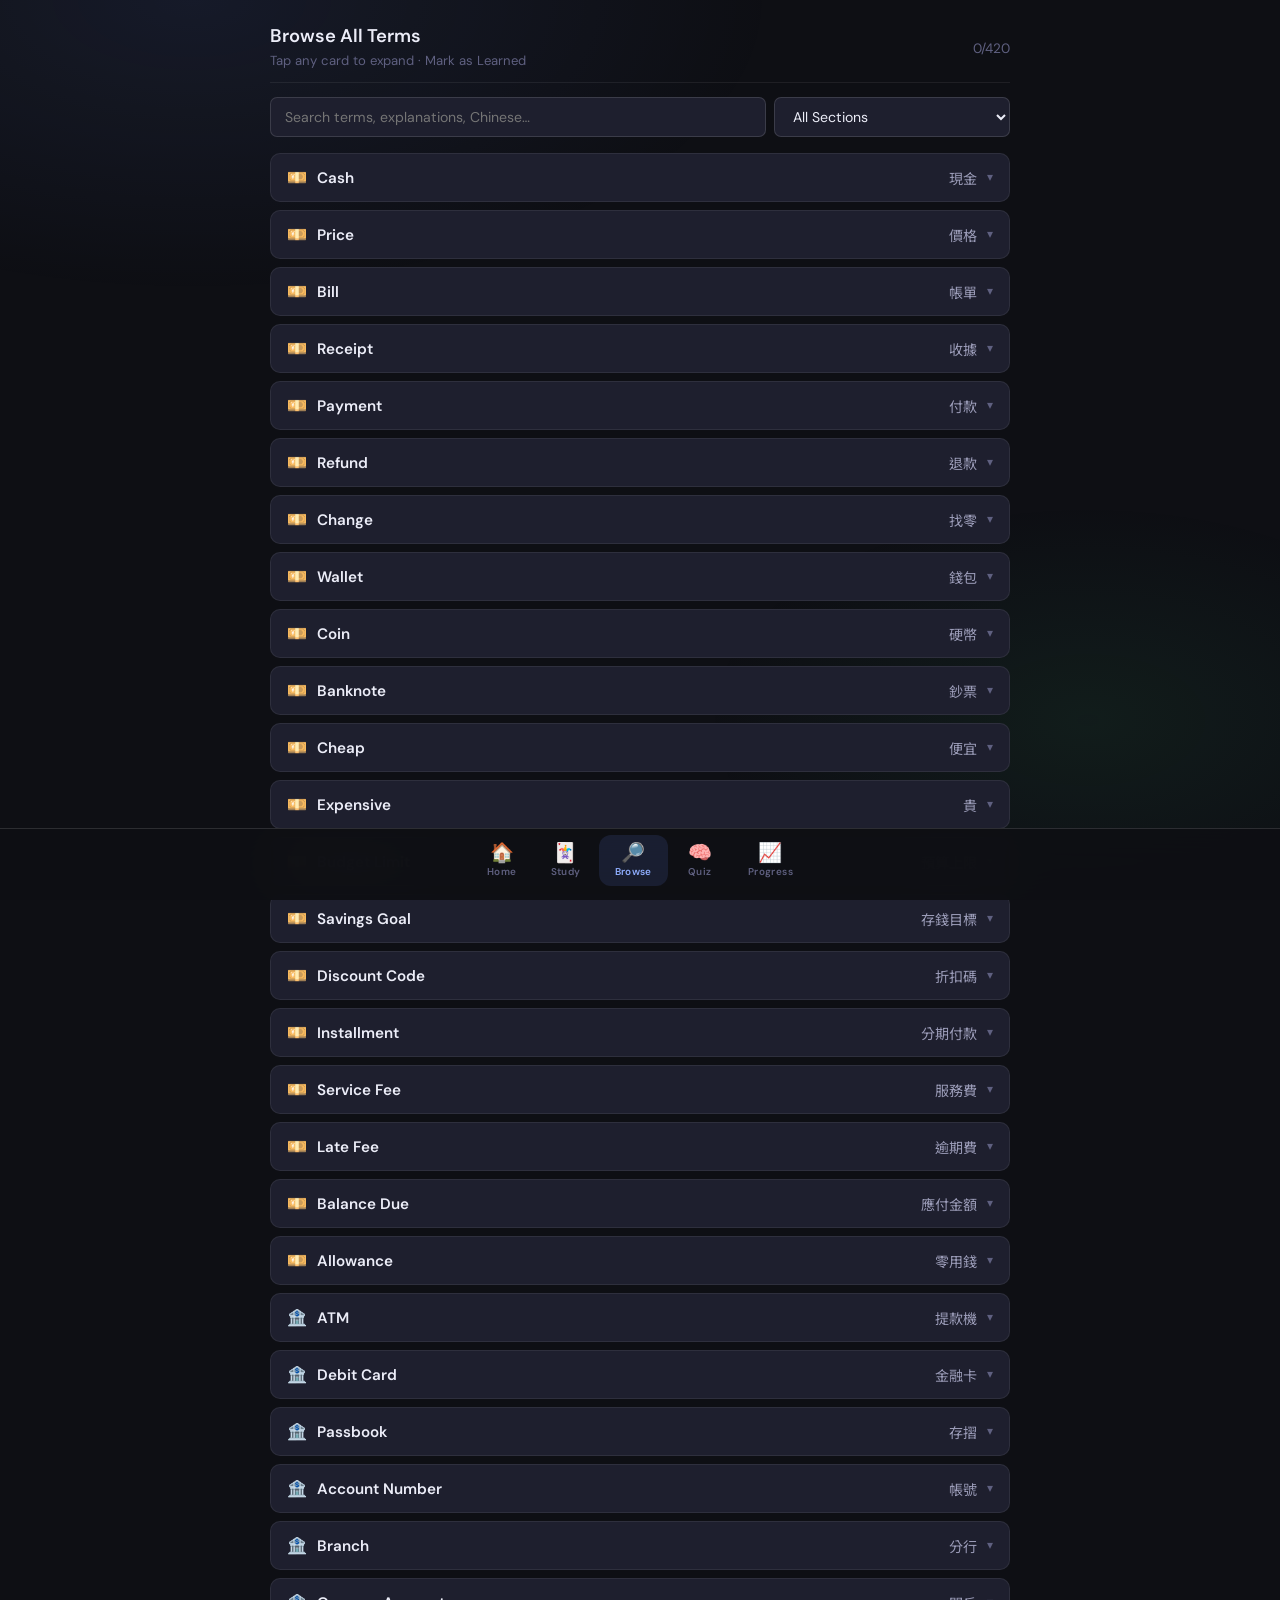
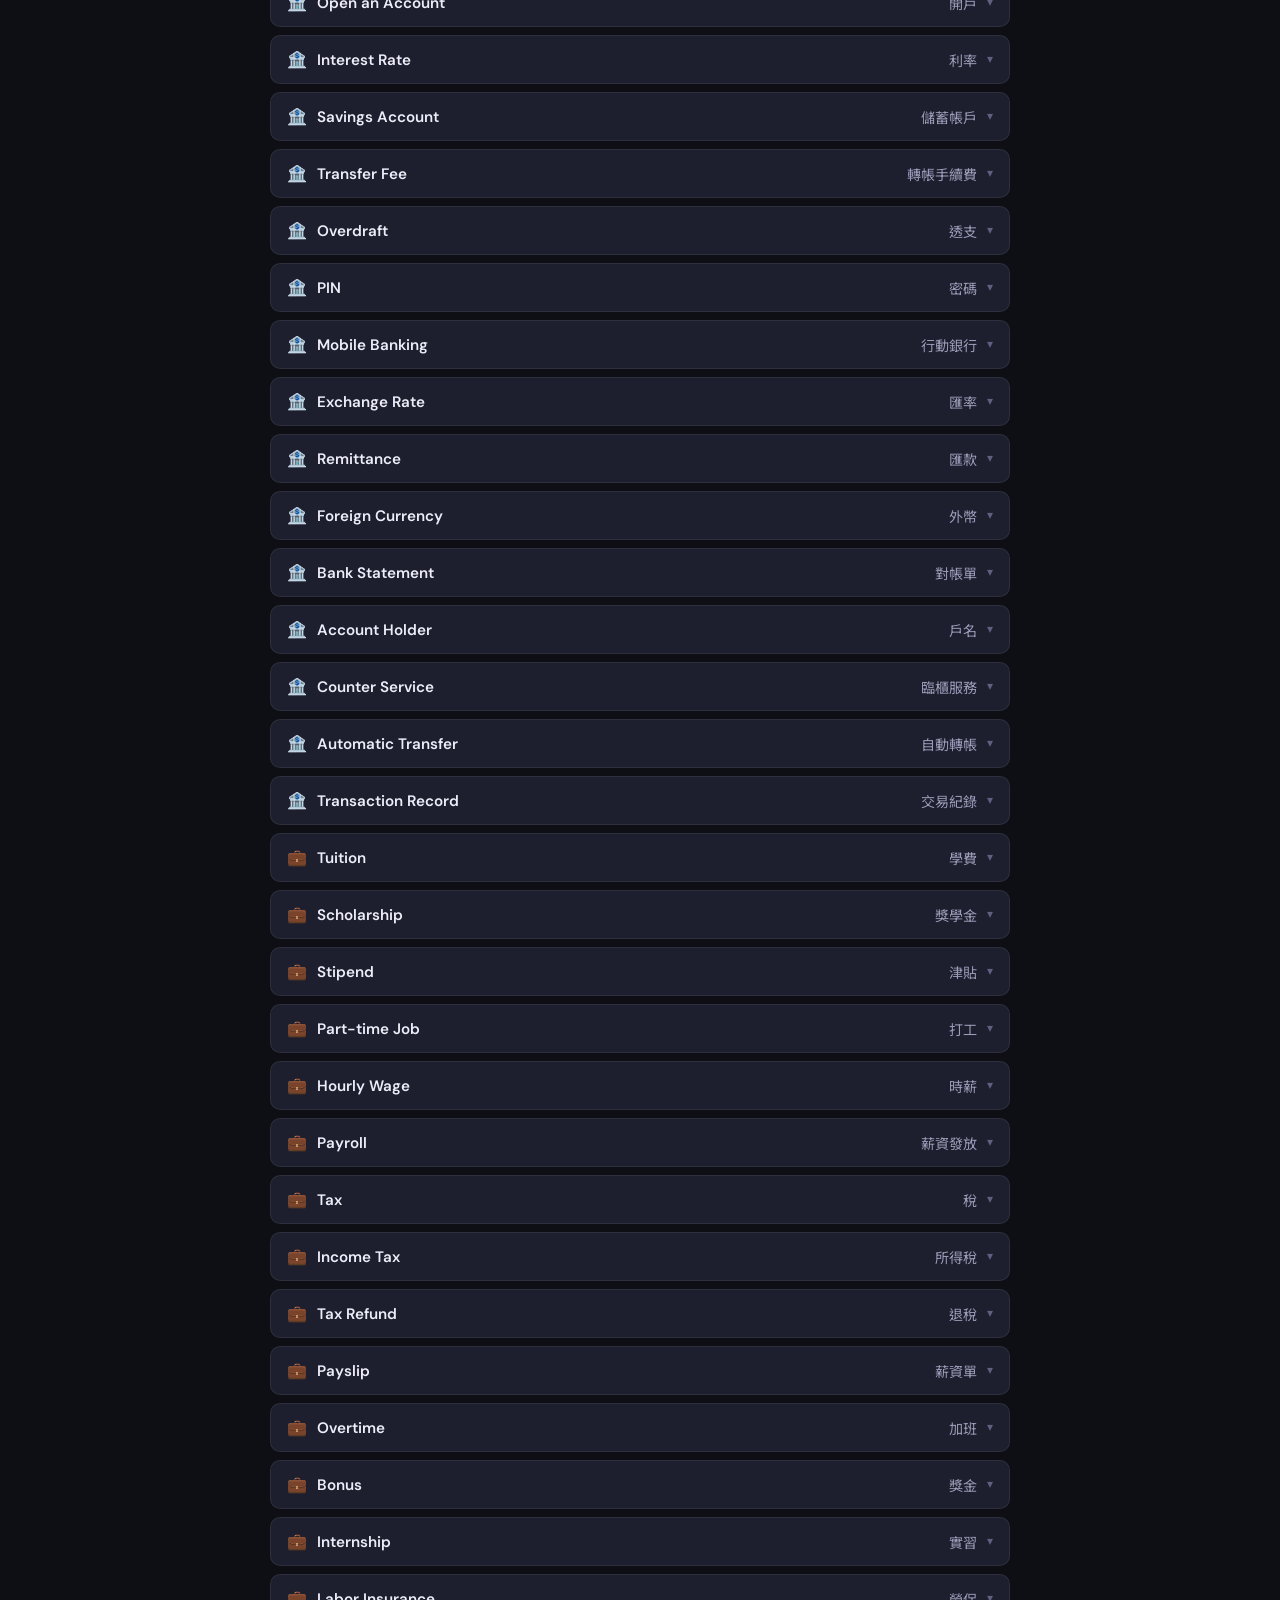
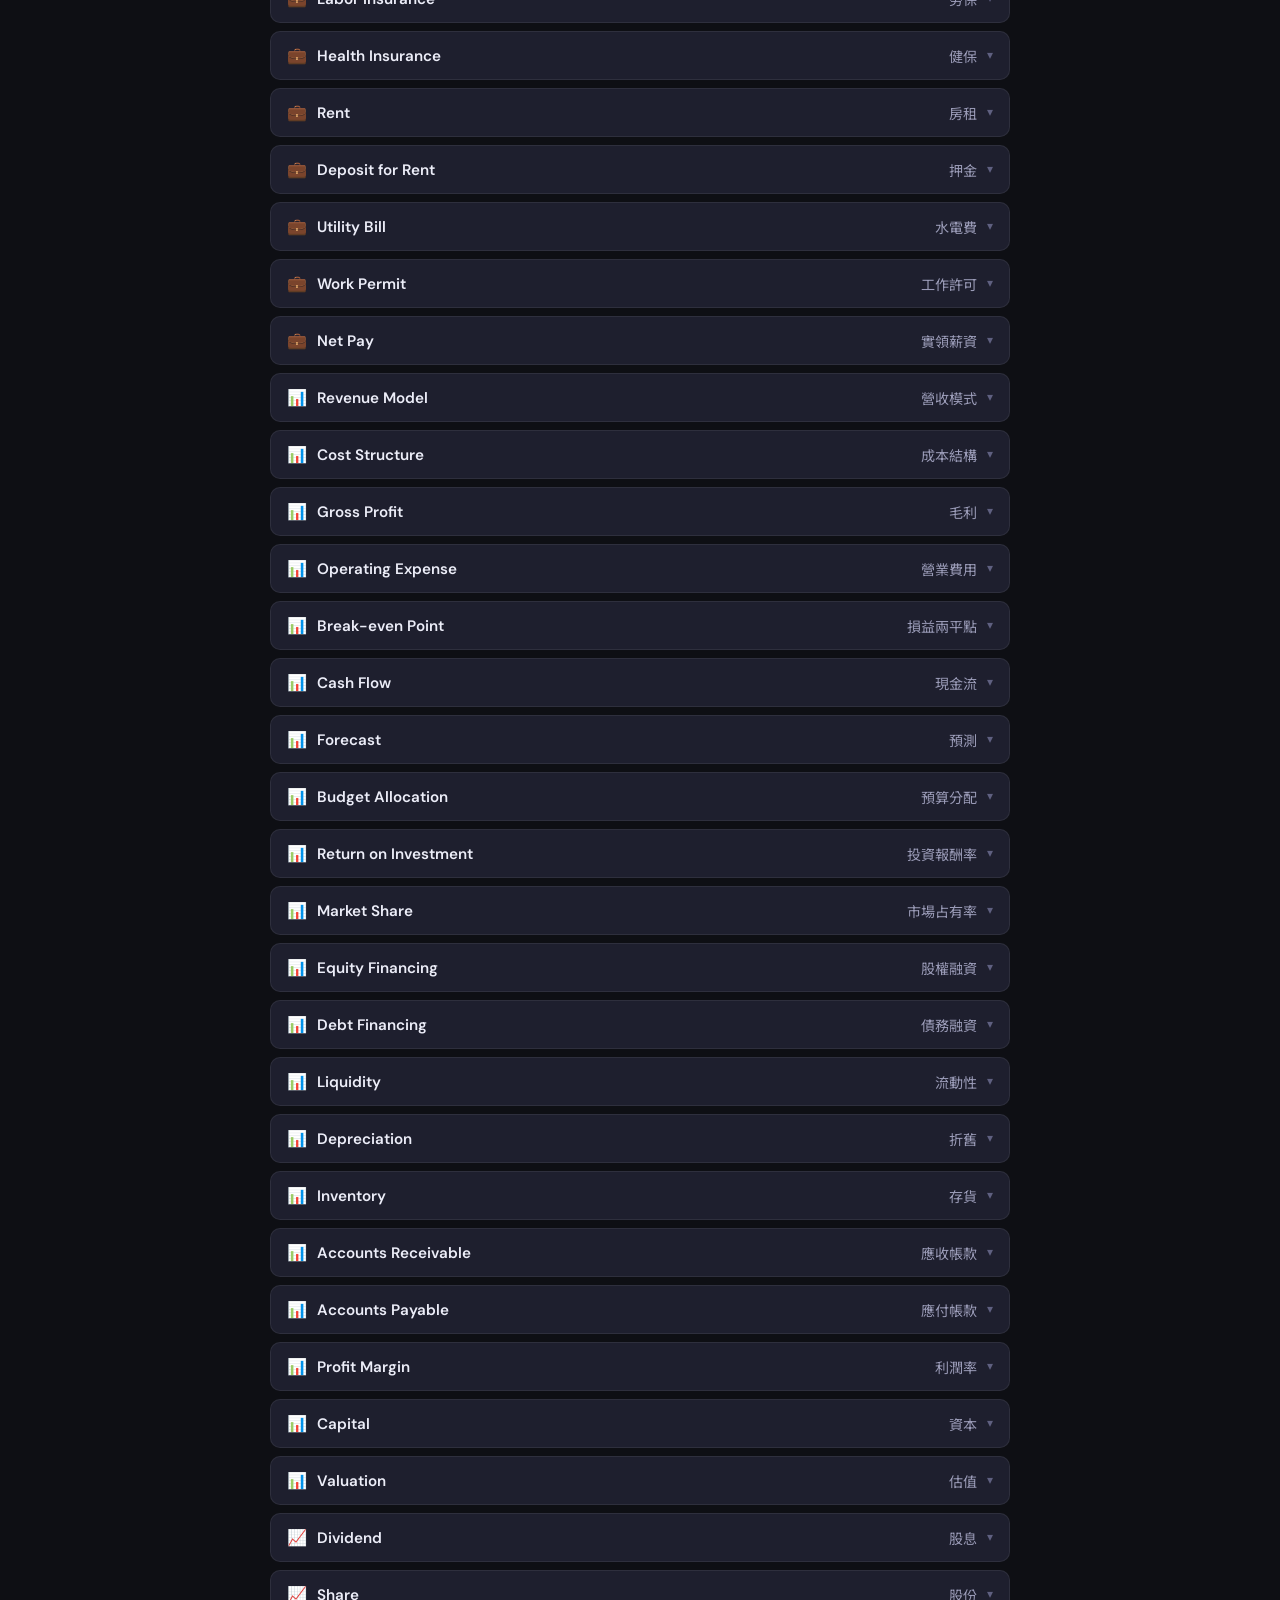
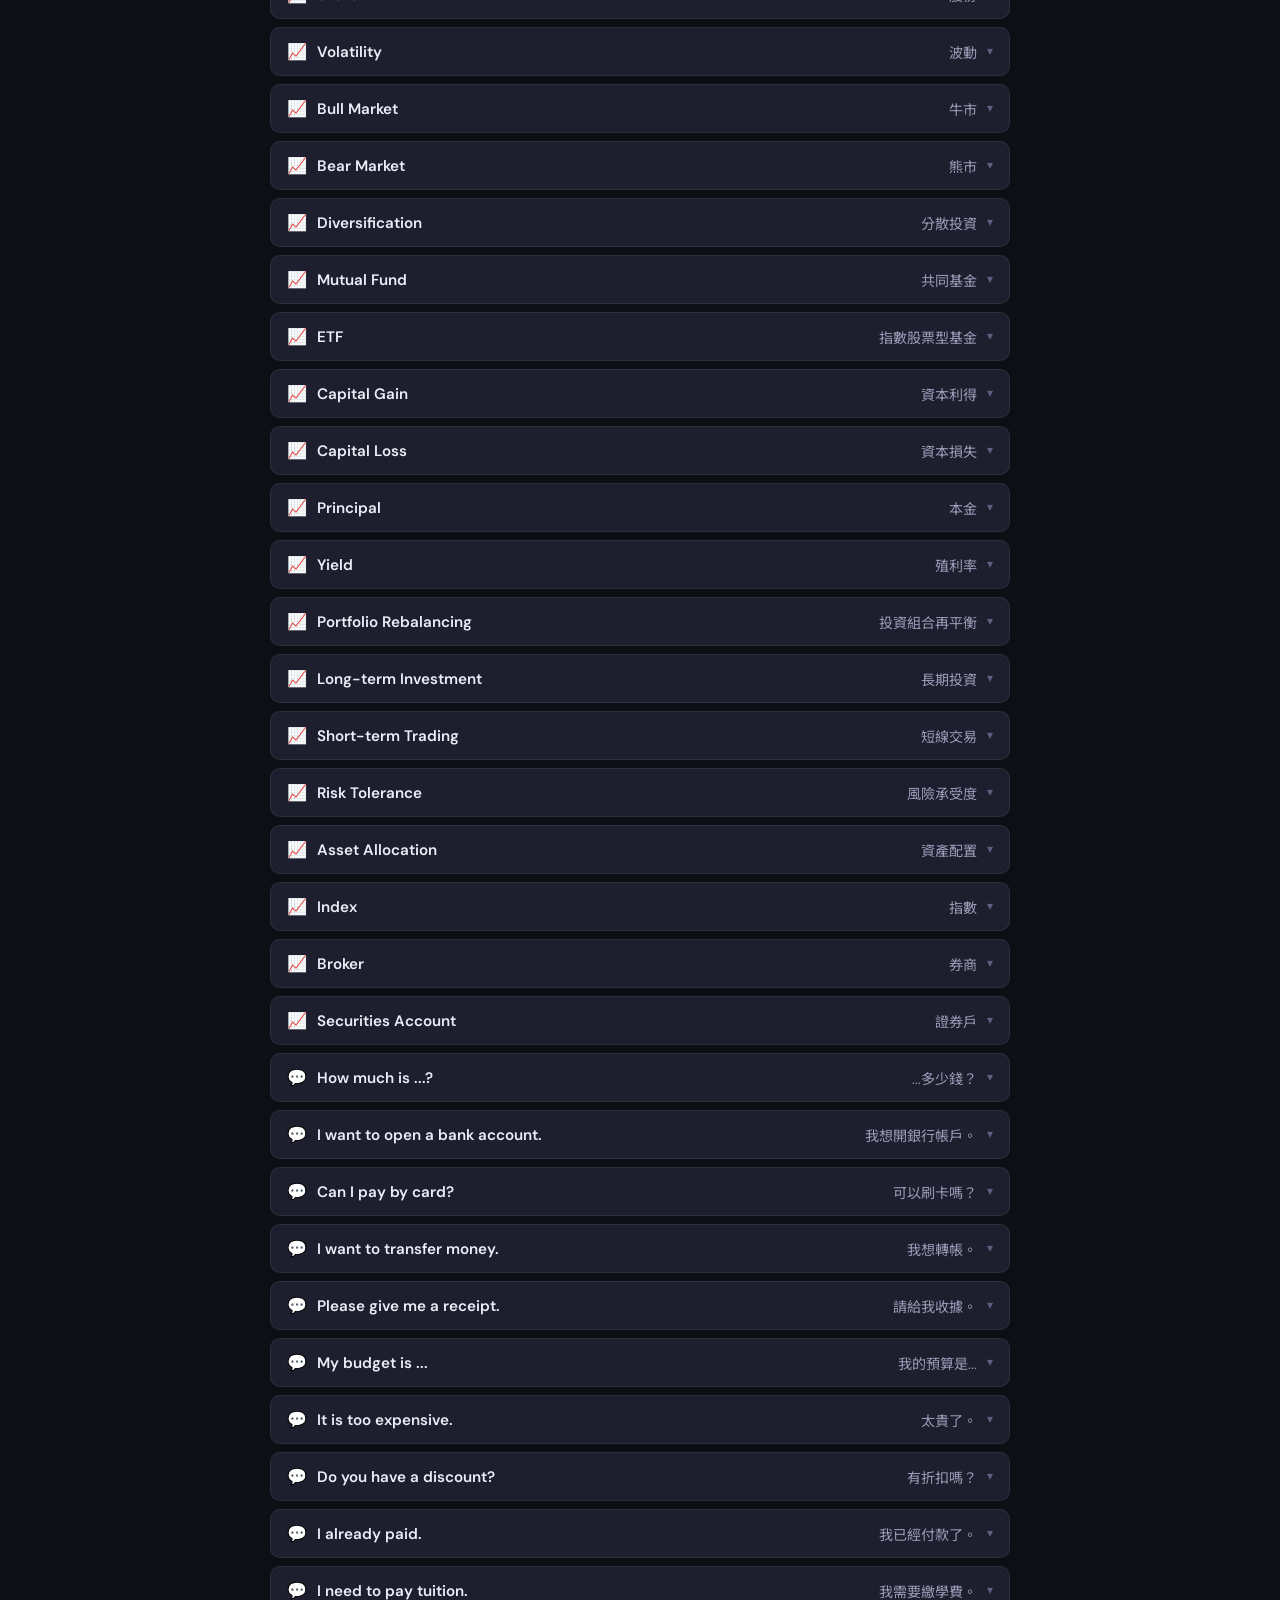
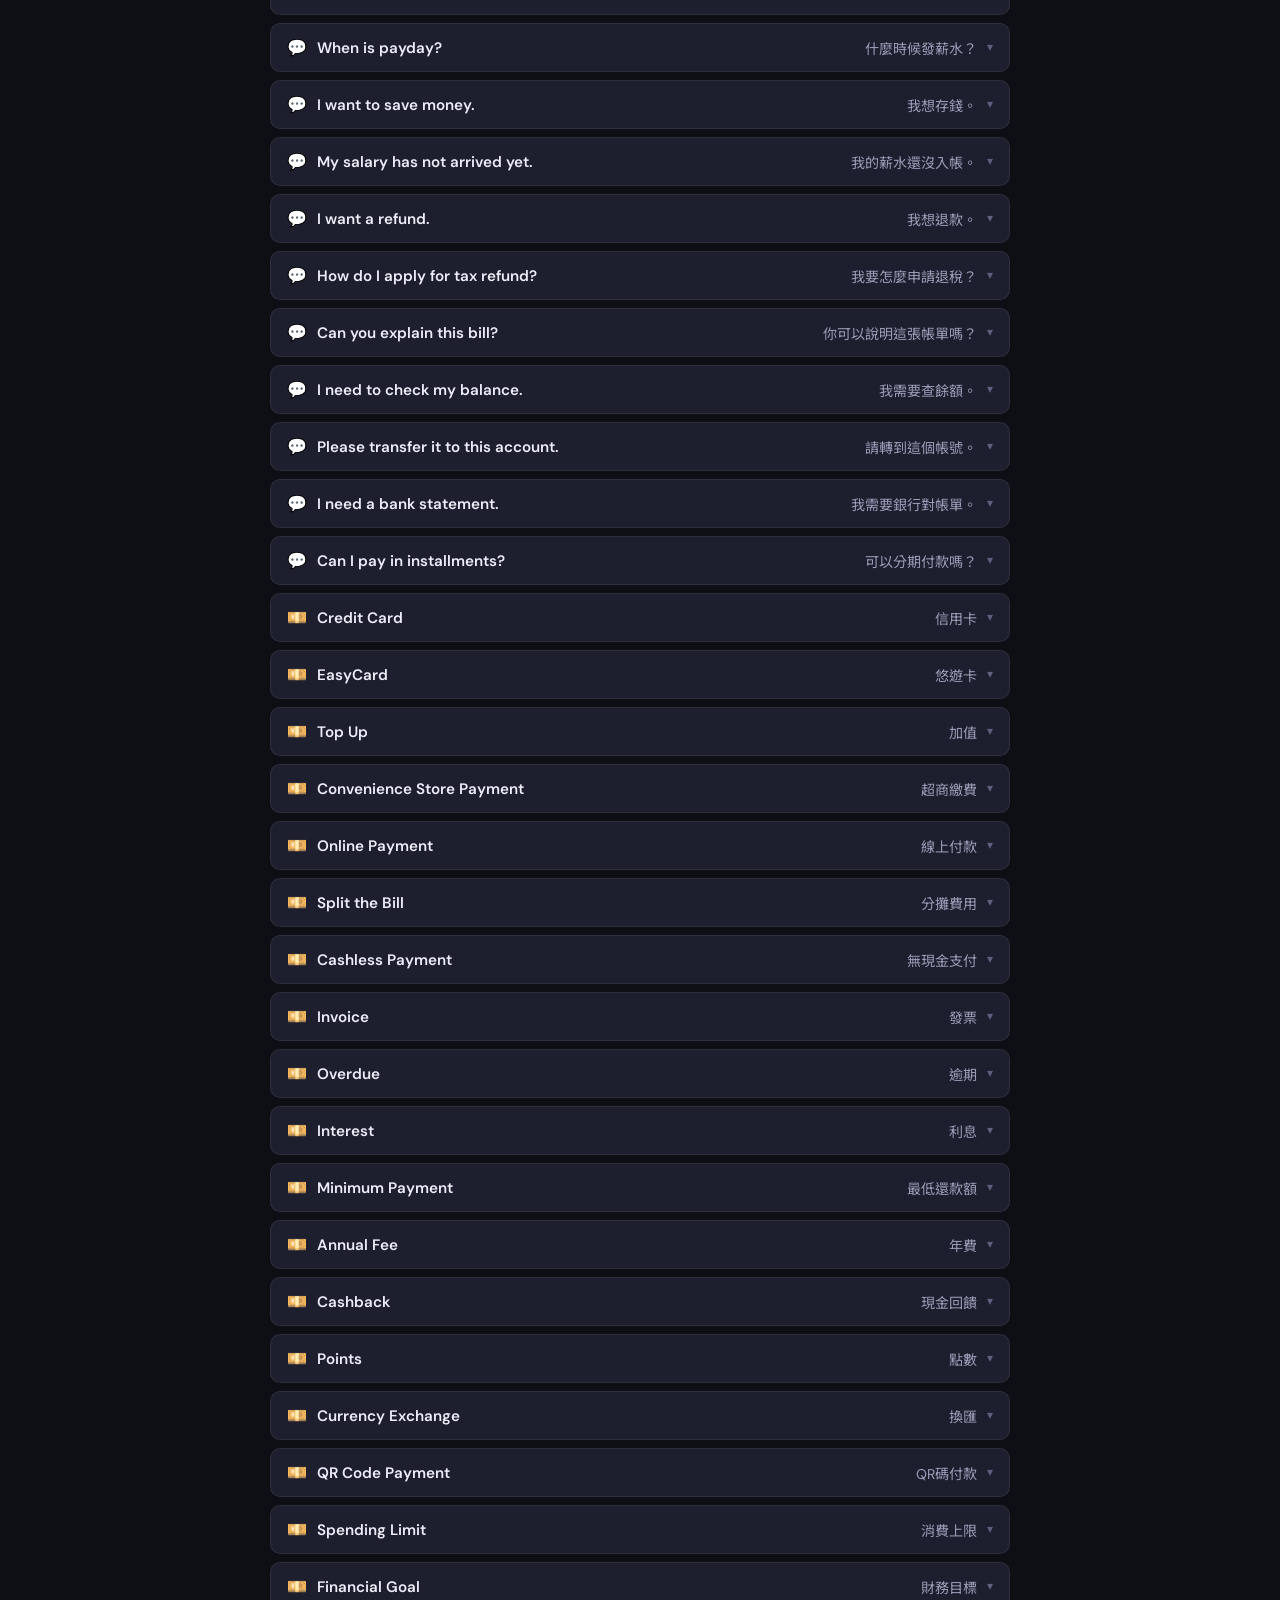
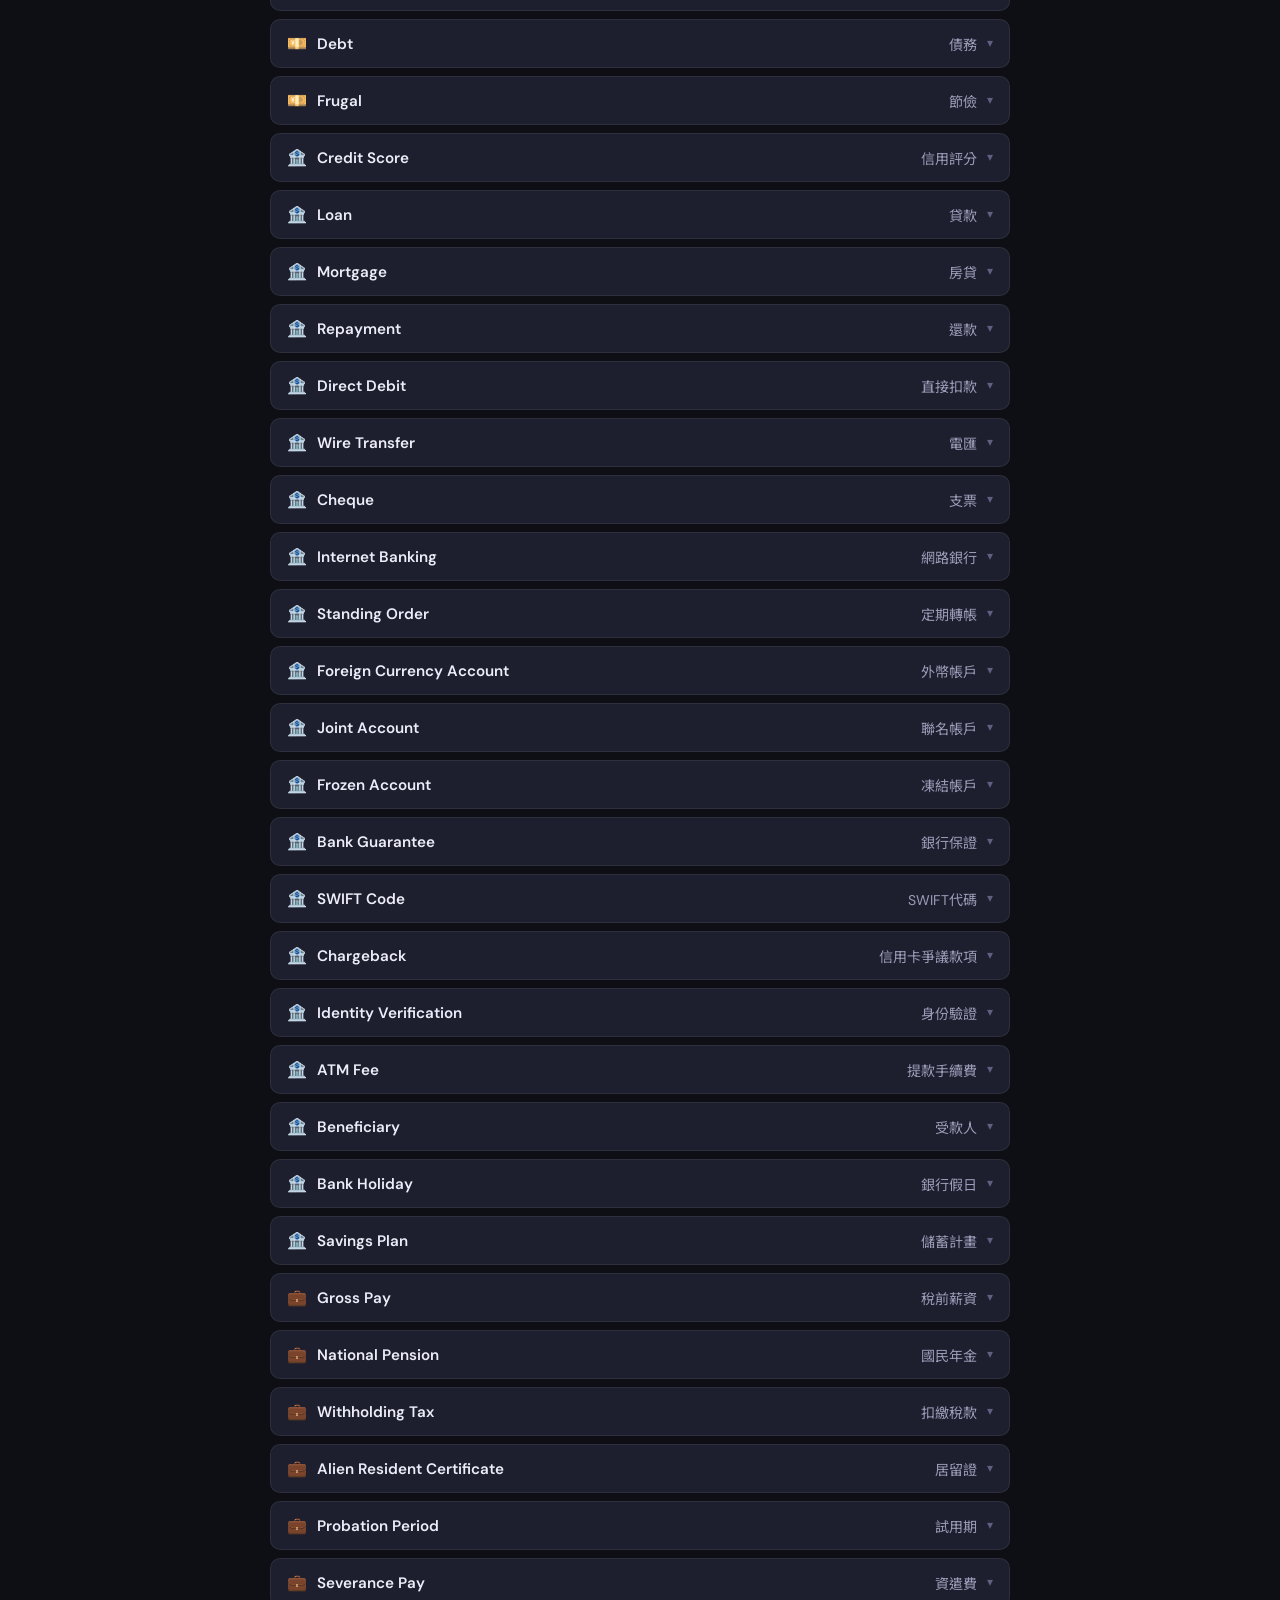
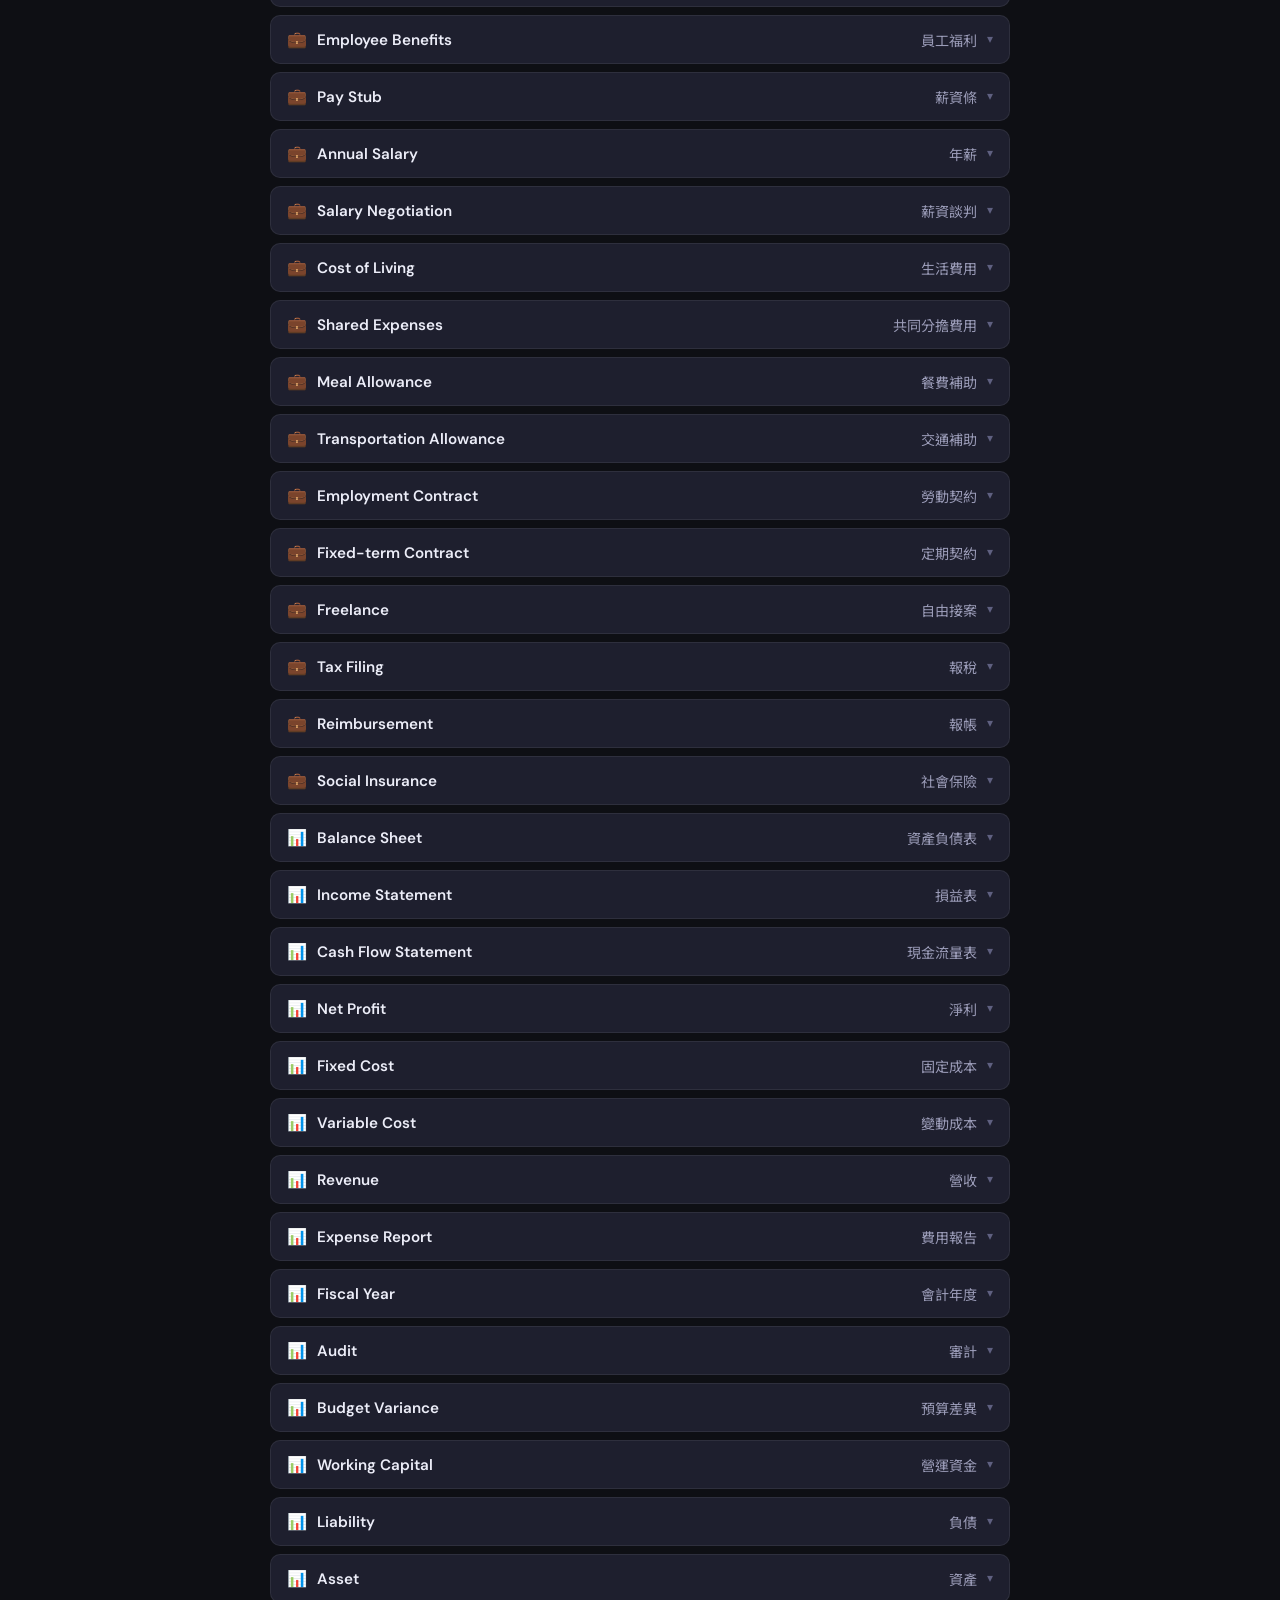
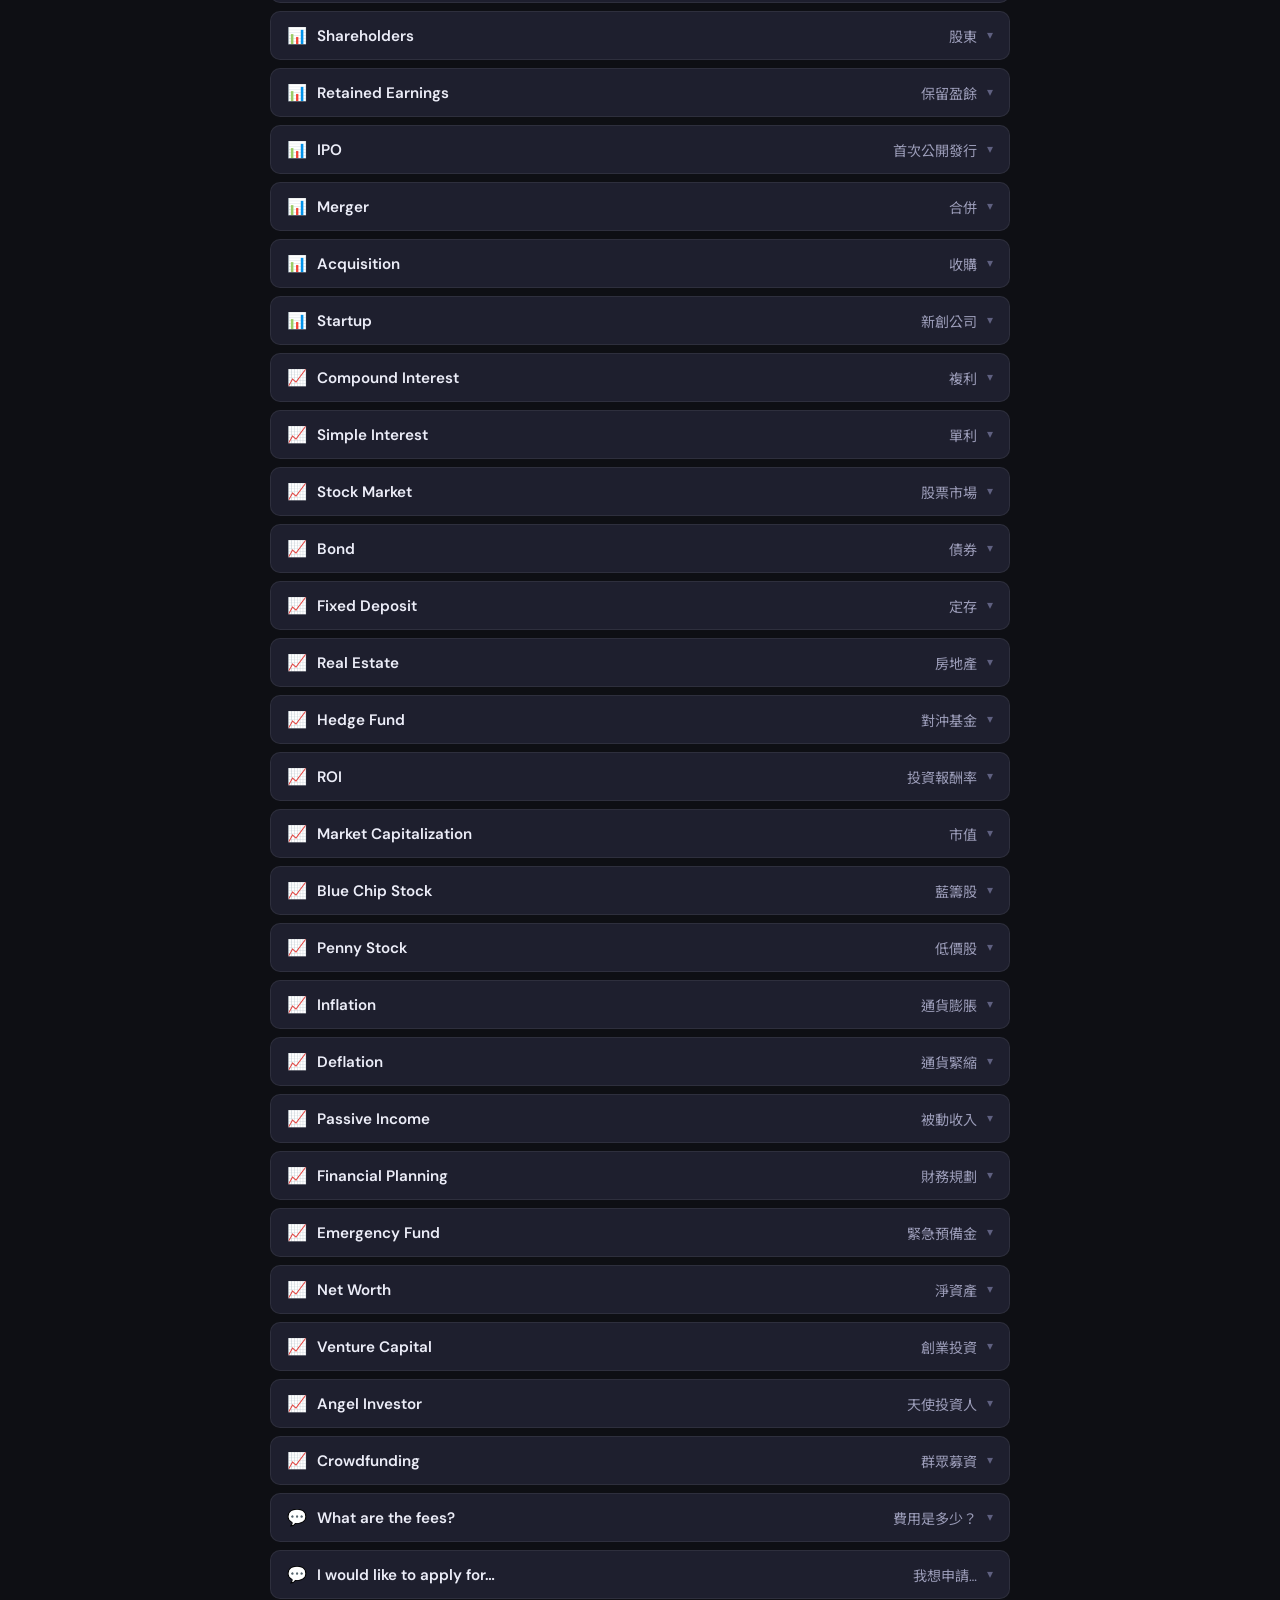
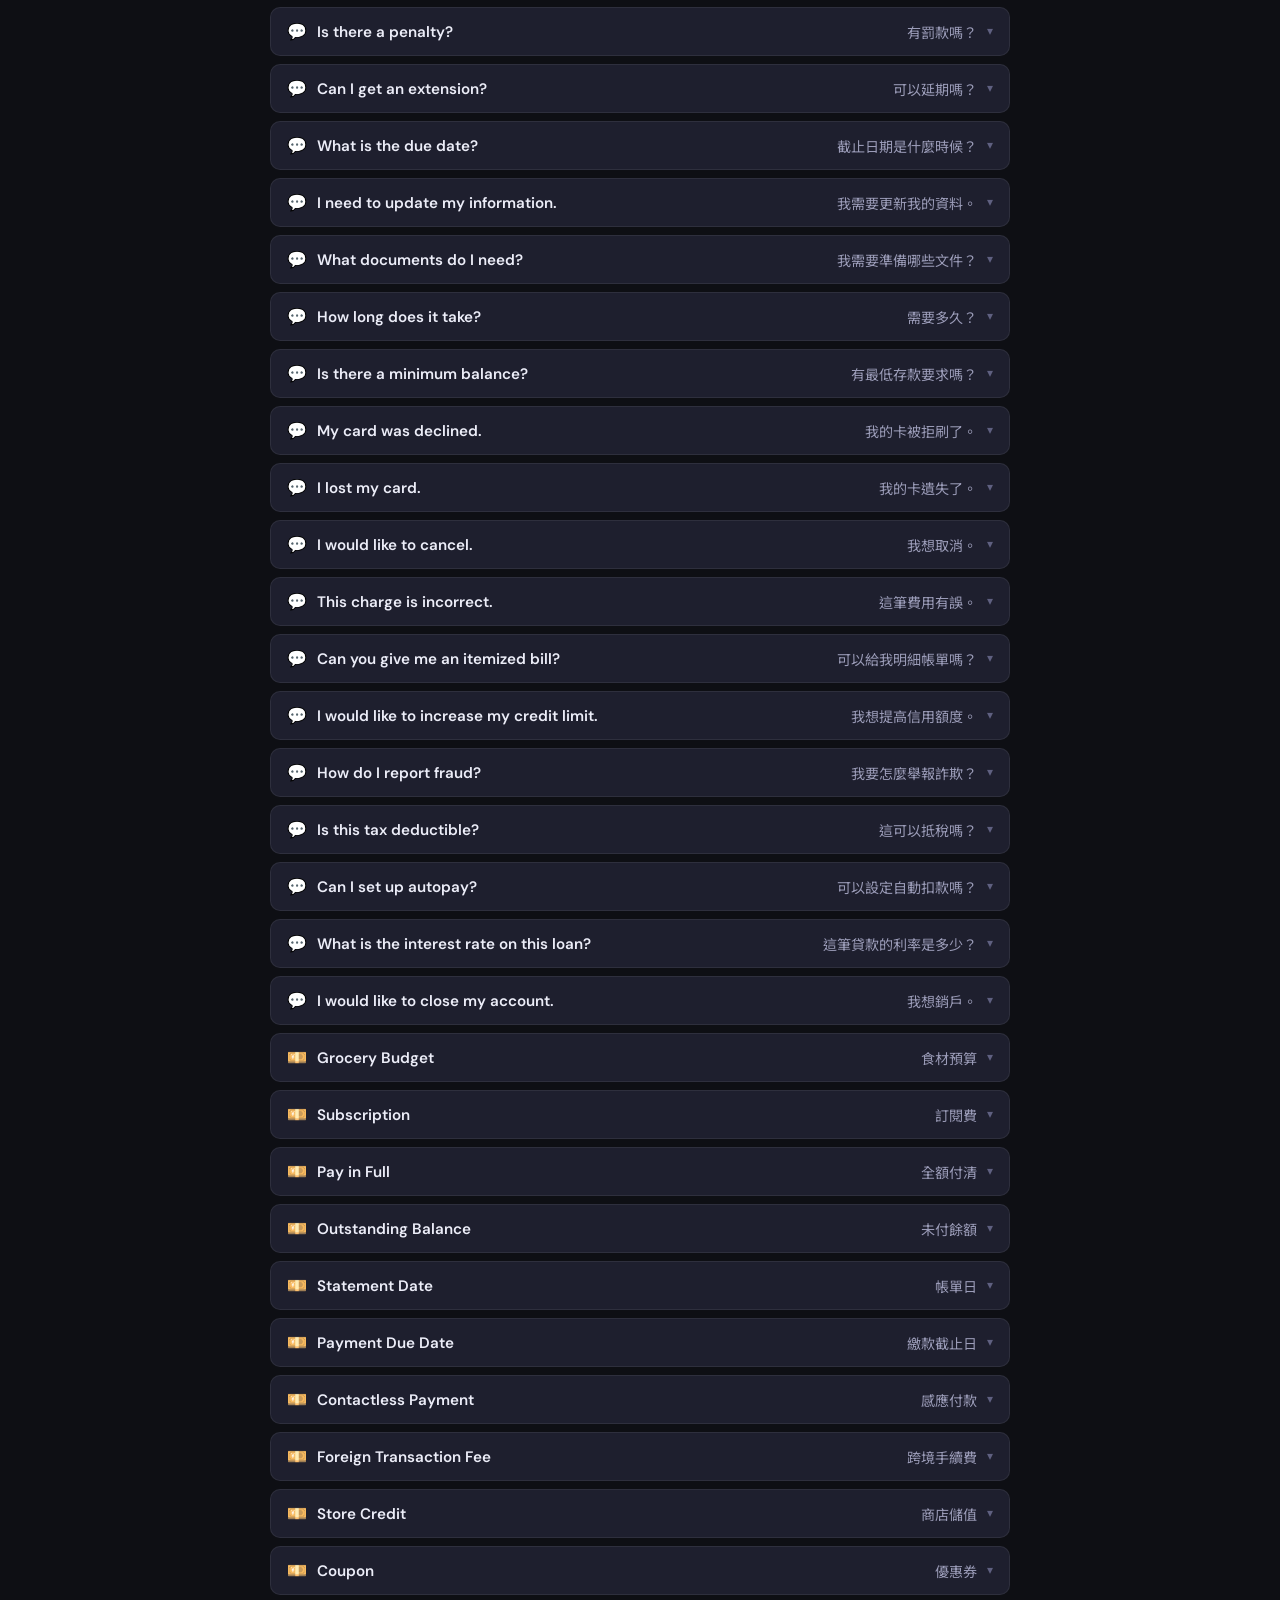
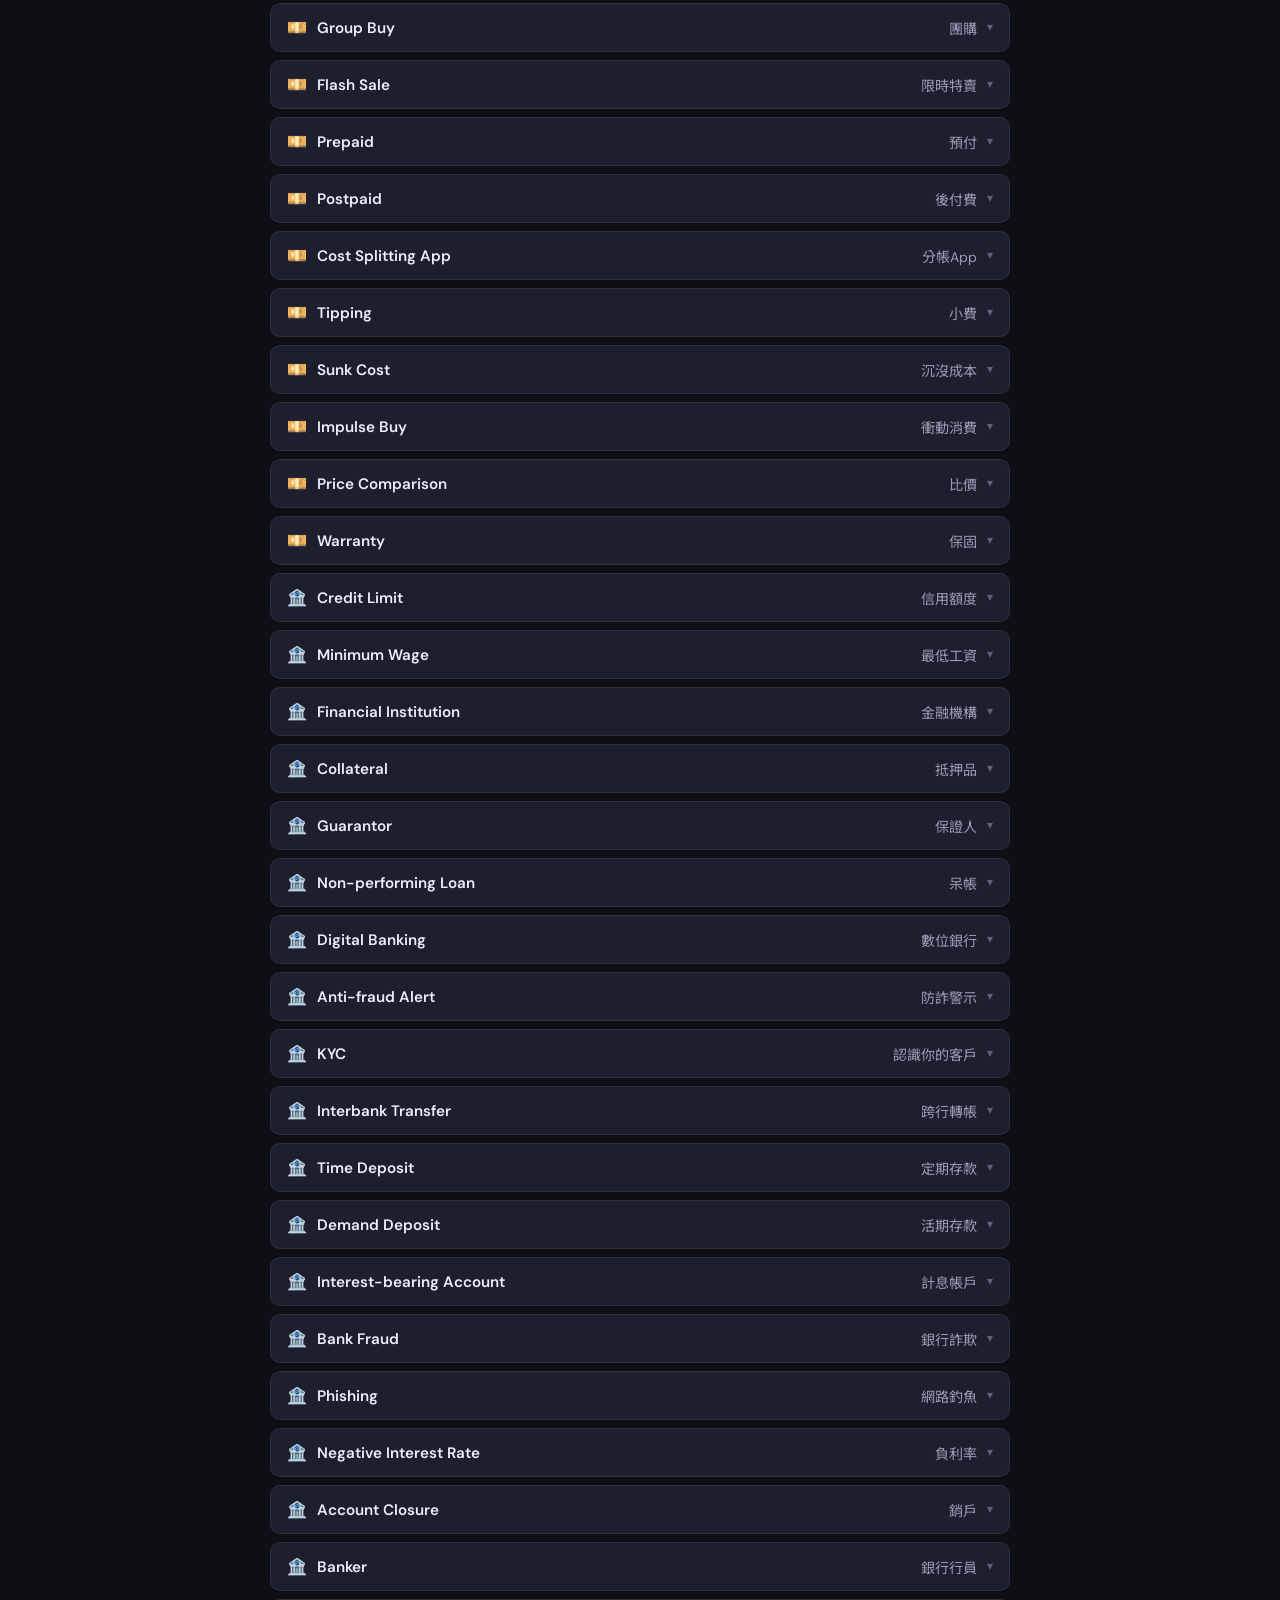
==== commit 29e7bd92: "Add files via upload" ====
--- a/browse.html
+++ b/browse.html
@@ -3,2748 +3,87 @@
 <head>
   <meta charset="utf-8">
   <meta name="viewport" content="width=device-width, initial-scale=1.0">
-  <title>Browse · Finance Mini Book Taiwan</title>
+  <title>Browse · FinanceEN</title>
   <link rel="stylesheet" href="styles.css">
 </head>
 <body>
-  <div class="page">
-    <header class="hero">
-      <h1>Browse All Terms</h1>
-      <p>Search by English, Chinese, pinyin, or keyword. Filter by section and review details card by card.</p>
-      <div class="hero-progress">
-        <div class="hero-progress-label"><span>Your Progress</span><strong data-progress-text>0 / 0 items learned</strong></div>
-        <div class="progress-track"><div class="progress-fill" data-progress-fill></div></div>
-      </div>
-    </header>
+<div class="page browse-page">
 
-    <div class="toolbar">
-      <input id="searchInput" type="text" placeholder="Search English, Chinese, pinyin, or keyword…">
-      <select id="sectionFilter">
-        <option value="all">All Sections</option>
-        <option value="daily-money">Daily Money</option>
-<option value="banking-tw">Banking in Taiwan</option>
-<option value="student-work">Student / Work Finance</option>
-<option value="business-class">Business / Finance Class Terms</option>
-<option value="investing-plus">Investing</option>
-<option value="grammar-patterns">Grammar Patterns</option>
-      </select>
-      <button id="expandToggle">↕ Expand All Details</button>
+  <div class="section-header">
+    <div>
+      <h2 style="margin-bottom:2px;">Browse All Terms</h2>
+      <p class="muted" style="font-size:0.82rem;">Tap any card to expand · Mark as Learned</p>
     </div>
+    <span class="muted"><span data-learned-count>0</span>/420</span>
+  </div>
 
-    <div class="layout">
-      <aside class="sidebar">
-        <div class="side-title">Sections</div>
-        <div class="side-links">
-          <a href="#daily-money">Daily Money</a><a href="#banking-tw">Banking in Taiwan</a><a href="#student-work">Student / Work Finance</a><a href="#business-class">Business / Finance Class Terms</a><a href="#investing-plus">Investing</a><a href="#grammar-patterns">Grammar Patterns</a>
-        </div>
-        <div class="side-card">
-          <div class="mini-title">Progress</div>
-          <div class="side-stat"><span>Learned</span><strong data-learned-count>0</strong></div>
-          <div class="side-stat"><span>Visible</span><strong data-visible-count>0 / 0</strong></div>
-          <div class="side-stat"><span>Wrong Answers</span><strong data-wrong-count>0</strong></div>
-        </div>
-      </aside>
+  <!-- Scenario highlight (shown when ?scenario= param is set) -->
+  <div id="scenarioBlock" style="display:none;" class="scenario-block">
+    <h2 id="scenarioTitle"></h2>
+    <p class="sb-desc" id="scenarioDesc"></p>
+    <div class="sb-terms" id="scenarioTerms"></div>
+  </div>
 
-      <main class="content">
-        <section class="section-box section" data-section="daily-money" id="daily-money">
-  <div class="section-header">
-    <h2><span class="section-num">1</span> Daily Money</h2>
-    <p class="muted">Practical terms for everyday finance learning in Taiwan.</p>
+  <!-- Filter -->
+  <div class="filter-row">
+    <input type="search" id="searchInput" placeholder="Search terms, explanations, Chinese…">
+    <select id="sectionFilter">
+      <option value="all">All Sections</option>
+      <option value="daily">💴 Daily Money</option>
+      <option value="banking">🏦 Banking in Taiwan</option>
+      <option value="work">💼 Student &amp; Work</option>
+      <option value="business">📊 Business &amp; Finance Class</option>
+      <option value="investing">📈 Investing</option>
+      <option value="grammar">💬 Grammar Patterns</option>
+      <option value="insurance">🛡️ Insurance</option>
+      <option value="fintech">📱 Fintech &amp; Digital Finance</option>
+      <option value="tax">🧾 Personal Finance &amp; Tax</option>
+    </select>
   </div>
-  <div class="term-grid">
-<article class="term-card searchable" data-keywords="cash 現金 xiàn jīn physical money coins bills pay" data-section-name="daily-money">
-      <div class="term-card-inner">
-        <div class="card-face card-front">
-          <div class="badge badge-basic">Daily Money</div>
-          <div class="term-main">
-            <div class="term term-english">Cash</div>
-            <div class="term-line term-chinese"><span class="label">Chinese</span><span class="term-value">現金</span></div>
-            <div class="term-line term-pinyin"><span class="label">Pinyin</span><span class="term-value">xiàn jīn</span></div>
-          </div>
-        </div>
-        <div class="card-face card-back term-extra">
-          <p><span class="label">Explanation:</span> Cash means physical money, like bills and coins.</p>
-          <p><span class="label">Example:</span> Some night markets still prefer cash.</p>
-          <p><span class="label">中文例句:</span> 有些夜市攤位還是比較喜歡收現金。</p>
-          <p class="muted">yǒu xiē yè shì tān wèi hái shì bǐ jiào xǐ huān shōu xiàn jīn</p>
-        </div>
-      </div>
-      <div class="card-actions">
-        <button class="card-btn toggle-example">Show Details</button>
-        <button class="card-btn mark-learned" data-term="Cash">Mark Learned</button>
-      </div>
-    </article>
-<article class="term-card searchable" data-keywords="price 價格 jià gé cost amount how much" data-section-name="daily-money">
-      <div class="term-card-inner">
-        <div class="card-face card-front">
-          <div class="badge badge-basic">Daily Money</div>
-          <div class="term-main">
-            <div class="term term-english">Price</div>
-            <div class="term-line term-chinese"><span class="label">Chinese</span><span class="term-value">價格</span></div>
-            <div class="term-line term-pinyin"><span class="label">Pinyin</span><span class="term-value">jià gé</span></div>
-          </div>
-        </div>
-        <div class="card-face card-back term-extra">
-          <p><span class="label">Explanation:</span> Price is the amount of money something costs.</p>
-          <p><span class="label">Example:</span> The price of lunch near campus is usually student-friendly.</p>
-          <p><span class="label">中文例句:</span> 學校附近午餐的價格通常對學生很友善。</p>
-          <p class="muted">xué xiào fù jìn wǔ cān de jià gé tōng cháng duì xué shēng hěn yǒu shàn</p>
-        </div>
-      </div>
-      <div class="card-actions">
-        <button class="card-btn toggle-example">Show Details</button>
-        <button class="card-btn mark-learned" data-term="Price">Mark Learned</button>
-      </div>
-    </article>
-<article class="term-card searchable" data-keywords="bill 帳單 zhàng dān payment notice electricity water" data-section-name="daily-money">
-      <div class="term-card-inner">
-        <div class="card-face card-front">
-          <div class="badge badge-basic">Daily Money</div>
-          <div class="term-main">
-            <div class="term term-english">Bill</div>
-            <div class="term-line term-chinese"><span class="label">Chinese</span><span class="term-value">帳單</span></div>
-            <div class="term-line term-pinyin"><span class="label">Pinyin</span><span class="term-value">zhàng dān</span></div>
-          </div>
-        </div>
-        <div class="card-face card-back term-extra">
-          <p><span class="label">Explanation:</span> A bill is a request for payment for something you used or bought.</p>
-          <p><span class="label">Example:</span> I paid my electricity bill at the convenience store.</p>
-          <p><span class="label">中文例句:</span> 我在便利商店繳電費帳單。</p>
-          <p class="muted">wǒ zài biàn lì shāng diàn jiǎo diàn fèi zhàng dān</p>
-        </div>
-      </div>
-      <div class="card-actions">
-        <button class="card-btn toggle-example">Show Details</button>
-        <button class="card-btn mark-learned" data-term="Bill">Mark Learned</button>
-      </div>
-    </article>
-<article class="term-card searchable" data-keywords="receipt 收據 shōu jù proof payment store" data-section-name="daily-money">
-      <div class="term-card-inner">
-        <div class="card-face card-front">
-          <div class="badge badge-basic">Daily Money</div>
-          <div class="term-main">
-            <div class="term term-english">Receipt</div>
-            <div class="term-line term-chinese"><span class="label">Chinese</span><span class="term-value">收據</span></div>
-            <div class="term-line term-pinyin"><span class="label">Pinyin</span><span class="term-value">shōu jù</span></div>
-          </div>
-        </div>
-        <div class="card-face card-back term-extra">
-          <p><span class="label">Explanation:</span> A receipt is proof that you paid for something.</p>
-          <p><span class="label">Example:</span> Keep the receipt in case you need to exchange it.</p>
-          <p><span class="label">中文例句:</span> 把收據留著，這樣如果要換貨會比較方便。</p>
-          <p class="muted">bǎ shōu jù liú zhe zhè yàng rú guǒ yào huàn huò huì bǐ jiào fāng biàn</p>
-        </div>
-      </div>
-      <div class="card-actions">
-        <button class="card-btn toggle-example">Show Details</button>
-        <button class="card-btn mark-learned" data-term="Receipt">Mark Learned</button>
-      </div>
-    </article>
-<article class="term-card searchable" data-keywords="payment 付款 fù kuǎn pay transaction" data-section-name="daily-money">
-      <div class="term-card-inner">
-        <div class="card-face card-front">
-          <div class="badge badge-basic">Daily Money</div>
-          <div class="term-main">
-            <div class="term term-english">Payment</div>
-            <div class="term-line term-chinese"><span class="label">Chinese</span><span class="term-value">付款</span></div>
-            <div class="term-line term-pinyin"><span class="label">Pinyin</span><span class="term-value">fù kuǎn</span></div>
-          </div>
-        </div>
-        <div class="card-face card-back term-extra">
-          <p><span class="label">Explanation:</span> Payment means giving money for a product or service.</p>
-          <p><span class="label">Example:</span> Mobile payment is very common in Taiwan now.</p>
-          <p><span class="label">中文例句:</span> 現在在台灣行動付款很常見。</p>
-          <p class="muted">xiàn zài zài tái wān xíng dòng fù kuǎn hěn cháng jiàn</p>
-        </div>
-      </div>
-      <div class="card-actions">
-        <button class="card-btn toggle-example">Show Details</button>
-        <button class="card-btn mark-learned" data-term="Payment">Mark Learned</button>
-      </div>
-    </article>
-<article class="term-card searchable" data-keywords="refund 退款 tuì kuǎn return money" data-section-name="daily-money">
-      <div class="term-card-inner">
-        <div class="card-face card-front">
-          <div class="badge badge-basic">Daily Money</div>
-          <div class="term-main">
-            <div class="term term-english">Refund</div>
-            <div class="term-line term-chinese"><span class="label">Chinese</span><span class="term-value">退款</span></div>
-            <div class="term-line term-pinyin"><span class="label">Pinyin</span><span class="term-value">tuì kuǎn</span></div>
-          </div>
-        </div>
-        <div class="card-face card-back term-extra">
-          <p><span class="label">Explanation:</span> A refund is money returned after you cancel or return something.</p>
-          <p><span class="label">Example:</span> The store gave me a refund for the damaged item.</p>
-          <p><span class="label">中文例句:</span> 店家把損壞商品的退款退給我了。</p>
-          <p class="muted">diàn jiā bǎ sǔn huài shāng pǐn de tuì kuǎn tuì gěi wǒ le</p>
-        </div>
-      </div>
-      <div class="card-actions">
-        <button class="card-btn toggle-example">Show Details</button>
-        <button class="card-btn mark-learned" data-term="Refund">Mark Learned</button>
-      </div>
-    </article>
-<article class="term-card searchable" data-keywords="change 找零 zhǎo líng money back" data-section-name="daily-money">
-      <div class="term-card-inner">
-        <div class="card-face card-front">
-          <div class="badge badge-basic">Daily Money</div>
-          <div class="term-main">
-            <div class="term term-english">Change</div>
-            <div class="term-line term-chinese"><span class="label">Chinese</span><span class="term-value">找零</span></div>
-            <div class="term-line term-pinyin"><span class="label">Pinyin</span><span class="term-value">zhǎo líng</span></div>
-          </div>
-        </div>
-        <div class="card-face card-back term-extra">
-          <p><span class="label">Explanation:</span> Change is the money returned after you pay more than the price.</p>
-          <p><span class="label">Example:</span> I paid with NT$500 and got change back.</p>
-          <p><span class="label">中文例句:</span> 我拿五百元付款，店員找零給我。</p>
-          <p class="muted">wǒ ná wǔ bǎi yuán fù kuǎn diàn yuán zhǎo líng gěi wǒ</p>
-        </div>
-      </div>
-      <div class="card-actions">
-        <button class="card-btn toggle-example">Show Details</button>
-        <button class="card-btn mark-learned" data-term="Change">Mark Learned</button>
-      </div>
-    </article>
-<article class="term-card searchable" data-keywords="wallet 錢包 qián bāo cash card easycard" data-section-name="daily-money">
-      <div class="term-card-inner">
-        <div class="card-face card-front">
-          <div class="badge badge-basic">Daily Money</div>
-          <div class="term-main">
-            <div class="term term-english">Wallet</div>
-            <div class="term-line term-chinese"><span class="label">Chinese</span><span class="term-value">錢包</span></div>
-            <div class="term-line term-pinyin"><span class="label">Pinyin</span><span class="term-value">qián bāo</span></div>
-          </div>
-        </div>
-        <div class="card-face card-back term-extra">
-          <p><span class="label">Explanation:</span> A wallet is where you keep cash, cards, and IDs.</p>
-          <p><span class="label">Example:</span> I always keep my EasyCard in my wallet.</p>
-          <p><span class="label">中文例句:</span> 我都把悠遊卡放在錢包裡。</p>
-          <p class="muted">wǒ dōu bǎ yōu yóu kǎ fàng zài qián bāo lǐ</p>
-        </div>
-      </div>
-      <div class="card-actions">
-        <button class="card-btn toggle-example">Show Details</button>
-        <button class="card-btn mark-learned" data-term="Wallet">Mark Learned</button>
-      </div>
-    </article>
-<article class="term-card searchable" data-keywords="coin 硬幣 yìng bì small money metal" data-section-name="daily-money">
-      <div class="term-card-inner">
-        <div class="card-face card-front">
-          <div class="badge badge-basic">Daily Money</div>
-          <div class="term-main">
-            <div class="term term-english">Coin</div>
-            <div class="term-line term-chinese"><span class="label">Chinese</span><span class="term-value">硬幣</span></div>
-            <div class="term-line term-pinyin"><span class="label">Pinyin</span><span class="term-value">yìng bì</span></div>
-          </div>
-        </div>
-        <div class="card-face card-back term-extra">
-          <p><span class="label">Explanation:</span> A coin is a small piece of metal money.</p>
-          <p><span class="label">Example:</span> I used coins to pay for the bus fare.</p>
-          <p><span class="label">中文例句:</span> 我用硬幣付公車費。</p>
-          <p class="muted">wǒ yòng yìng bì fù gōng chē fèi</p>
-        </div>
-      </div>
-      <div class="card-actions">
-        <button class="card-btn toggle-example">Show Details</button>
-        <button class="card-btn mark-learned" data-term="Coin">Mark Learned</button>
-      </div>
-    </article>
-<article class="term-card searchable" data-keywords="banknote 鈔票 chāo piào paper money" data-section-name="daily-money">
-      <div class="term-card-inner">
-        <div class="card-face card-front">
-          <div class="badge badge-basic">Daily Money</div>
-          <div class="term-main">
-            <div class="term term-english">Banknote</div>
-            <div class="term-line term-chinese"><span class="label">Chinese</span><span class="term-value">鈔票</span></div>
-            <div class="term-line term-pinyin"><span class="label">Pinyin</span><span class="term-value">chāo piào</span></div>
-          </div>
-        </div>
-        <div class="card-face card-back term-extra">
-          <p><span class="label">Explanation:</span> A banknote is paper money.</p>
-          <p><span class="label">Example:</span> The cashier checked the banknote carefully.</p>
-          <p><span class="label">中文例句:</span> 店員很仔細地看那張鈔票。</p>
-          <p class="muted">diàn yuán hěn zǐ xì de kàn nà zhāng chāo piào</p>
-        </div>
-      </div>
-      <div class="card-actions">
-        <button class="card-btn toggle-example">Show Details</button>
-        <button class="card-btn mark-learned" data-term="Banknote">Mark Learned</button>
-      </div>
-    </article>
-<article class="term-card searchable" data-keywords="cheap 便宜 pián yi low price affordable" data-section-name="daily-money">
-      <div class="term-card-inner">
-        <div class="card-face card-front">
-          <div class="badge badge-basic">Daily Money</div>
-          <div class="term-main">
-            <div class="term term-english">Cheap</div>
-            <div class="term-line term-chinese"><span class="label">Chinese</span><span class="term-value">便宜</span></div>
-            <div class="term-line term-pinyin"><span class="label">Pinyin</span><span class="term-value">pián yi</span></div>
-          </div>
-        </div>
-        <div class="card-face card-back term-extra">
-          <p><span class="label">Explanation:</span> Cheap means low in price.</p>
-          <p><span class="label">Example:</span> This lunch box is cheap and filling.</p>
-          <p><span class="label">中文例句:</span> 這個便當很便宜，也很有飽足感。</p>
-          <p class="muted">zhè gè biàn dāng hěn pián yi yě hěn yǒu bǎo zú gǎn</p>
-        </div>
-      </div>
-      <div class="card-actions">
-        <button class="card-btn toggle-example">Show Details</button>
-        <button class="card-btn mark-learned" data-term="Cheap">Mark Learned</button>
-      </div>
-    </article>
-<article class="term-card searchable" data-keywords="expensive 貴 guì high price" data-section-name="daily-money">
-      <div class="term-card-inner">
-        <div class="card-face card-front">
-          <div class="badge badge-basic">Daily Money</div>
-          <div class="term-main">
-            <div class="term term-english">Expensive</div>
-            <div class="term-line term-chinese"><span class="label">Chinese</span><span class="term-value">貴</span></div>
-            <div class="term-line term-pinyin"><span class="label">Pinyin</span><span class="term-value">guì</span></div>
-          </div>
-        </div>
-        <div class="card-face card-back term-extra">
-          <p><span class="label">Explanation:</span> Expensive means high in price.</p>
-          <p><span class="label">Example:</span> Rent in central Taipei can be expensive.</p>
-          <p><span class="label">中文例句:</span> 台北市中心的房租可能很貴。</p>
-          <p class="muted">tái běi shì zhōng xīn de fáng zū kě néng hěn guì</p>
-        </div>
-      </div>
-      <div class="card-actions">
-        <button class="card-btn toggle-example">Show Details</button>
-        <button class="card-btn mark-learned" data-term="Expensive">Mark Learned</button>
-      </div>
-    </article>
-<article class="term-card searchable" data-keywords="budget limit 預算上限 yù suàn shàng xiàn" data-section-name="daily-money">
-      <div class="term-card-inner">
-        <div class="card-face card-front">
-          <div class="badge badge-basic">Daily Money</div>
-          <div class="term-main">
-            <div class="term term-english">Budget Limit</div>
-            <div class="term-line term-chinese"><span class="label">Chinese</span><span class="term-value">預算上限</span></div>
-            <div class="term-line term-pinyin"><span class="label">Pinyin</span><span class="term-value">yù suàn shàng xiàn</span></div>
-          </div>
-        </div>
-        <div class="card-face card-back term-extra">
-          <p><span class="label">Explanation:</span> A budget limit is the maximum amount you plan to spend.</p>
-          <p><span class="label">Example:</span> I set a budget limit for food each week.</p>
-          <p><span class="label">中文例句:</span> 我替自己設定每週的餐費預算上限。</p>
-          <p class="muted">wǒ tì zì jǐ shè dìng měi zhōu de cān fèi yù suàn shàng xiàn</p>
-        </div>
-      </div>
-      <div class="card-actions">
-        <button class="card-btn toggle-example">Show Details</button>
-        <button class="card-btn mark-learned" data-term="Budget Limit">Mark Learned</button>
-      </div>
-    </article>
-<article class="term-card searchable" data-keywords="savings goal 存錢目標 cún qián mù biāo" data-section-name="daily-money">
-      <div class="term-card-inner">
-        <div class="card-face card-front">
-          <div class="badge badge-basic">Daily Money</div>
-          <div class="term-main">
-            <div class="term term-english">Savings Goal</div>
-            <div class="term-line term-chinese"><span class="label">Chinese</span><span class="term-value">存錢目標</span></div>
-            <div class="term-line term-pinyin"><span class="label">Pinyin</span><span class="term-value">cún qián mù biāo</span></div>
-          </div>
-        </div>
-        <div class="card-face card-back term-extra">
-          <p><span class="label">Explanation:</span> A savings goal is the amount you want to save for the future.</p>
-          <p><span class="label">Example:</span> My savings goal is one month of rent.</p>
-          <p><span class="label">中文例句:</span> 我的存錢目標是一個月的房租。</p>
-          <p class="muted">wǒ de cún qián mù biāo shì yí gè yuè de fáng zū</p>
-        </div>
-      </div>
-      <div class="card-actions">
-        <button class="card-btn toggle-example">Show Details</button>
-        <button class="card-btn mark-learned" data-term="Savings Goal">Mark Learned</button>
-      </div>
-    </article>
-<article class="term-card searchable" data-keywords="discount code 折扣碼 zhé kòu mǎ" data-section-name="daily-money">
-      <div class="term-card-inner">
-        <div class="card-face card-front">
-          <div class="badge badge-basic">Daily Money</div>
-          <div class="term-main">
-            <div class="term term-english">Discount Code</div>
-            <div class="term-line term-chinese"><span class="label">Chinese</span><span class="term-value">折扣碼</span></div>
-            <div class="term-line term-pinyin"><span class="label">Pinyin</span><span class="term-value">zhé kòu mǎ</span></div>
-          </div>
-        </div>
-        <div class="card-face card-back term-extra">
-          <p><span class="label">Explanation:</span> A discount code is a special code that lowers the price.</p>
-          <p><span class="label">Example:</span> I used a discount code when buying textbooks online.</p>
-          <p><span class="label">中文例句:</span> 我在線上買課本時用了折扣碼。</p>
-          <p class="muted">wǒ zài xiàn shàng mǎi kè běn shí yòng le zhé kòu mǎ</p>
-        </div>
-      </div>
-      <div class="card-actions">
-        <button class="card-btn toggle-example">Show Details</button>
-        <button class="card-btn mark-learned" data-term="Discount Code">Mark Learned</button>
-      </div>
-    </article>
-<article class="term-card searchable" data-keywords="installment 分期付款 fēn qī fù kuǎn tuition" data-section-name="daily-money">
-      <div class="term-card-inner">
-        <div class="card-face card-front">
-          <div class="badge badge-basic">Daily Money</div>
-          <div class="term-main">
-            <div class="term term-english">Installment</div>
-            <div class="term-line term-chinese"><span class="label">Chinese</span><span class="term-value">分期付款</span></div>
-            <div class="term-line term-pinyin"><span class="label">Pinyin</span><span class="term-value">fēn qī fù kuǎn</span></div>
-          </div>
-        </div>
-        <div class="card-face card-back term-extra">
-          <p><span class="label">Explanation:</span> Installment means paying in several smaller parts over time.</p>
-          <p><span class="label">Example:</span> Some students use installment plans for tuition.</p>
-          <p><span class="label">中文例句:</span> 有些學生會用分期付款繳學費。</p>
-          <p class="muted">yǒu xiē xué shēng huì yòng fēn qī fù kuǎn jiǎo xué fèi</p>
-        </div>
-      </div>
-      <div class="card-actions">
-        <button class="card-btn toggle-example">Show Details</button>
-        <button class="card-btn mark-learned" data-term="Installment">Mark Learned</button>
-      </div>
-    </article>
-<article class="term-card searchable" data-keywords="service fee 服務費 fú wù fèi extra charge" data-section-name="daily-money">
-      <div class="term-card-inner">
-        <div class="card-face card-front">
-          <div class="badge badge-basic">Daily Money</div>
-          <div class="term-main">
-            <div class="term term-english">Service Fee</div>
-            <div class="term-line term-chinese"><span class="label">Chinese</span><span class="term-value">服務費</span></div>
-            <div class="term-line term-pinyin"><span class="label">Pinyin</span><span class="term-value">fú wù fèi</span></div>
-          </div>
-        </div>
-        <div class="card-face card-back term-extra">
-          <p><span class="label">Explanation:</span> A service fee is an extra charge for service.</p>
-          <p><span class="label">Example:</span> Some restaurants add a service fee to the bill.</p>
-          <p><span class="label">中文例句:</span> 有些餐廳會在帳單裡加服務費。</p>
-          <p class="muted">yǒu xiē cān tīng huì zài zhàng dān lǐ jiā fú wù fèi</p>
-        </div>
-      </div>
-      <div class="card-actions">
-        <button class="card-btn toggle-example">Show Details</button>
-        <button class="card-btn mark-learned" data-term="Service Fee">Mark Learned</button>
-      </div>
-    </article>
-<article class="term-card searchable" data-keywords="late fee 逾期費 yú qí fèi penalty" data-section-name="daily-money">
-      <div class="term-card-inner">
-        <div class="card-face card-front">
-          <div class="badge badge-basic">Daily Money</div>
-          <div class="term-main">
-            <div class="term term-english">Late Fee</div>
-            <div class="term-line term-chinese"><span class="label">Chinese</span><span class="term-value">逾期費</span></div>
-            <div class="term-line term-pinyin"><span class="label">Pinyin</span><span class="term-value">yú qí fèi</span></div>
-          </div>
-        </div>
-        <div class="card-face card-back term-extra">
-          <p><span class="label">Explanation:</span> A late fee is extra money charged because you paid late.</p>
-          <p><span class="label">Example:</span> I got a late fee because I forgot the payment deadline.</p>
-          <p><span class="label">中文例句:</span> 因為我忘記付款期限，所以被收逾期費。</p>
-          <p class="muted">yīn wèi wǒ wàng jì fù kuǎn qí xiàn suǒ yǐ bèi shōu yú qí fèi</p>
-        </div>
-      </div>
-      <div class="card-actions">
-        <button class="card-btn toggle-example">Show Details</button>
-        <button class="card-btn mark-learned" data-term="Late Fee">Mark Learned</button>
-      </div>
-    </article>
-<article class="term-card searchable" data-keywords="balance due 應付金額 yīng fù jīn é" data-section-name="daily-money">
-      <div class="term-card-inner">
-        <div class="card-face card-front">
-          <div class="badge badge-basic">Daily Money</div>
-          <div class="term-main">
-            <div class="term term-english">Balance Due</div>
-            <div class="term-line term-chinese"><span class="label">Chinese</span><span class="term-value">應付金額</span></div>
-            <div class="term-line term-pinyin"><span class="label">Pinyin</span><span class="term-value">yīng fù jīn é</span></div>
-          </div>
-        </div>
-        <div class="card-face card-back term-extra">
-          <p><span class="label">Explanation:</span> Balance due means the amount you still need to pay.</p>
-          <p><span class="label">Example:</span> The balance due must be paid by Friday.</p>
-          <p><span class="label">中文例句:</span> 應付金額要在星期五以前付清。</p>
-          <p class="muted">yīng fù jīn é yào zài xīng qí wǔ yǐ qián fù qīng</p>
-        </div>
-      </div>
-      <div class="card-actions">
-        <button class="card-btn toggle-example">Show Details</button>
-        <button class="card-btn mark-learned" data-term="Balance Due">Mark Learned</button>
-      </div>
-    </article>
-<article class="term-card searchable" data-keywords="allowance 零用錢 líng yòng qián pocket money" data-section-name="daily-money">
-      <div class="term-card-inner">
-        <div class="card-face card-front">
-          <div class="badge badge-basic">Daily Money</div>
-          <div class="term-main">
-            <div class="term term-english">Allowance</div>
-            <div class="term-line term-chinese"><span class="label">Chinese</span><span class="term-value">零用錢</span></div>
-            <div class="term-line term-pinyin"><span class="label">Pinyin</span><span class="term-value">líng yòng qián</span></div>
-          </div>
-        </div>
-        <div class="card-face card-back term-extra">
-          <p><span class="label">Explanation:</span> Allowance is money given regularly for daily spending.</p>
-          <p><span class="label">Example:</span> Some students manage their monthly allowance very carefully.</p>
-          <p><span class="label">中文例句:</span> 有些學生會很仔細地管理每月零用錢。</p>
-          <p class="muted">yǒu xiē xué shēng huì hěn zǐ xì de guǎn lǐ měi yuè líng yòng qián</p>
-        </div>
-      </div>
-      <div class="card-actions">
-        <button class="card-btn toggle-example">Show Details</button>
-        <button class="card-btn mark-learned" data-term="Allowance">Mark Learned</button>
-      </div>
-    </article>
-  </div>
-</section>
 
-<section class="section-box section" data-section="banking-tw" id="banking-tw">
-  <div class="section-header">
-    <h2><span class="section-num">2</span> Banking in Taiwan</h2>
-    <p class="muted">Practical terms for everyday finance learning in Taiwan.</p>
-  </div>
-  <div class="term-grid">
-<article class="term-card searchable" data-keywords="ATM 提款機 tí kuǎn jī withdraw transfer" data-section-name="banking-tw">
-      <div class="term-card-inner">
-        <div class="card-face card-front">
-          <div class="badge badge-banking">Banking</div>
-          <div class="term-main">
-            <div class="term term-english">ATM</div>
-            <div class="term-line term-chinese"><span class="label">Chinese</span><span class="term-value">提款機</span></div>
-            <div class="term-line term-pinyin"><span class="label">Pinyin</span><span class="term-value">tí kuǎn jī</span></div>
-          </div>
-        </div>
-        <div class="card-face card-back term-extra">
-          <p><span class="label">Explanation:</span> An ATM is a machine for withdrawing cash and doing simple banking.</p>
-          <p><span class="label">Example:</span> I used the ATM to transfer money to my landlord.</p>
-          <p><span class="label">中文例句:</span> 我用提款機轉帳給房東。</p>
-          <p class="muted">wǒ yòng tí kuǎn jī zhuǎn zhàng gěi fáng dōng</p>
-        </div>
-      </div>
-      <div class="card-actions">
-        <button class="card-btn toggle-example">Show Details</button>
-        <button class="card-btn mark-learned" data-term="ATM">Mark Learned</button>
-      </div>
-    </article>
-<article class="term-card searchable" data-keywords="debit card 金融卡 jīn róng kǎ bank account" data-section-name="banking-tw">
-      <div class="term-card-inner">
-        <div class="card-face card-front">
-          <div class="badge badge-banking">Banking</div>
-          <div class="term-main">
-            <div class="term term-english">Debit Card</div>
-            <div class="term-line term-chinese"><span class="label">Chinese</span><span class="term-value">金融卡</span></div>
-            <div class="term-line term-pinyin"><span class="label">Pinyin</span><span class="term-value">jīn róng kǎ</span></div>
-          </div>
-        </div>
-        <div class="card-face card-back term-extra">
-          <p><span class="label">Explanation:</span> A debit card lets you use money directly from your bank account.</p>
-          <p><span class="label">Example:</span> I use my debit card at the ATM every week.</p>
-          <p><span class="label">中文例句:</span> 我每週都會用金融卡去提款。</p>
-          <p class="muted">wǒ měi zhōu dōu huì yòng jīn róng kǎ qù tí kuǎn</p>
-        </div>
-      </div>
-      <div class="card-actions">
-        <button class="card-btn toggle-example">Show Details</button>
-        <button class="card-btn mark-learned" data-term="Debit Card">Mark Learned</button>
-      </div>
-    </article>
-<article class="term-card searchable" data-keywords="passbook 存摺 cún zhé bank record" data-section-name="banking-tw">
-      <div class="term-card-inner">
-        <div class="card-face card-front">
-          <div class="badge badge-banking">Banking</div>
-          <div class="term-main">
-            <div class="term term-english">Passbook</div>
-            <div class="term-line term-chinese"><span class="label">Chinese</span><span class="term-value">存摺</span></div>
-            <div class="term-line term-pinyin"><span class="label">Pinyin</span><span class="term-value">cún zhé</span></div>
-          </div>
-        </div>
-        <div class="card-face card-back term-extra">
-          <p><span class="label">Explanation:</span> A passbook is a small bank book that records account activity.</p>
-          <p><span class="label">Example:</span> Some banks in Taiwan still update your passbook at a machine.</p>
-          <p><span class="label">中文例句:</span> 台灣有些銀行還可以用機器補登存摺。</p>
-          <p class="muted">tái wān yǒu xiē yín háng hái kě yǐ yòng jī qì bǔ dēng cún zhé</p>
-        </div>
-      </div>
-      <div class="card-actions">
-        <button class="card-btn toggle-example">Show Details</button>
-        <button class="card-btn mark-learned" data-term="Passbook">Mark Learned</button>
-      </div>
-    </article>
-<article class="term-card searchable" data-keywords="account number 帳號 zhàng hào transfer" data-section-name="banking-tw">
-      <div class="term-card-inner">
-        <div class="card-face card-front">
-          <div class="badge badge-banking">Banking</div>
-          <div class="term-main">
-            <div class="term term-english">Account Number</div>
-            <div class="term-line term-chinese"><span class="label">Chinese</span><span class="term-value">帳號</span></div>
-            <div class="term-line term-pinyin"><span class="label">Pinyin</span><span class="term-value">zhàng hào</span></div>
-          </div>
-        </div>
-        <div class="card-face card-back term-extra">
-          <p><span class="label">Explanation:</span> An account number is the number used to identify your bank account.</p>
-          <p><span class="label">Example:</span> Please check the account number before you transfer money.</p>
-          <p><span class="label">中文例句:</span> 轉帳前請先確認帳號。</p>
-          <p class="muted">zhuǎn zhàng qián qǐng xiān què rèn zhàng hào</p>
-        </div>
-      </div>
-      <div class="card-actions">
-        <button class="card-btn toggle-example">Show Details</button>
-        <button class="card-btn mark-learned" data-term="Account Number">Mark Learned</button>
-      </div>
-    </article>
-<article class="term-card searchable" data-keywords="branch 分行 fēn háng bank office" data-section-name="banking-tw">
-      <div class="term-card-inner">
-        <div class="card-face card-front">
-          <div class="badge badge-banking">Banking</div>
-          <div class="term-main">
-            <div class="term term-english">Branch</div>
-            <div class="term-line term-chinese"><span class="label">Chinese</span><span class="term-value">分行</span></div>
-            <div class="term-line term-pinyin"><span class="label">Pinyin</span><span class="term-value">fēn háng</span></div>
-          </div>
-        </div>
-        <div class="card-face card-back term-extra">
-          <p><span class="label">Explanation:</span> A branch is one local office of a bank.</p>
-          <p><span class="label">Example:</span> I opened my account at the branch near NTUST.</p>
-          <p><span class="label">中文例句:</span> 我在台科大附近的分行開戶。</p>
-          <p class="muted">wǒ zài tái kē dà fù jìn de fēn háng kāi hù</p>
-        </div>
-      </div>
-      <div class="card-actions">
-        <button class="card-btn toggle-example">Show Details</button>
-        <button class="card-btn mark-learned" data-term="Branch">Mark Learned</button>
-      </div>
-    </article>
-<article class="term-card searchable" data-keywords="open an account 開戶 kāi hù ARC bank" data-section-name="banking-tw">
-      <div class="term-card-inner">
-        <div class="card-face card-front">
-          <div class="badge badge-banking">Banking</div>
-          <div class="term-main">
-            <div class="term term-english">Open an Account</div>
-            <div class="term-line term-chinese"><span class="label">Chinese</span><span class="term-value">開戶</span></div>
-            <div class="term-line term-pinyin"><span class="label">Pinyin</span><span class="term-value">kāi hù</span></div>
-          </div>
-        </div>
-        <div class="card-face card-back term-extra">
-          <p><span class="label">Explanation:</span> To open an account means to create a new bank account.</p>
-          <p><span class="label">Example:</span> You usually need your ARC to open an account in Taiwan.</p>
-          <p><span class="label">中文例句:</span> 在台灣開戶通常需要居留證。</p>
-          <p class="muted">zài tái wān kāi hù tōng cháng xū yào jū liú zhèng</p>
-        </div>
-      </div>
-      <div class="card-actions">
-        <button class="card-btn toggle-example">Show Details</button>
-        <button class="card-btn mark-learned" data-term="Open an Account">Mark Learned</button>
-      </div>
-    </article>
-<article class="term-card searchable" data-keywords="interest rate 利率 lì lǜ savings loan" data-section-name="banking-tw">
-      <div class="term-card-inner">
-        <div class="card-face card-front">
-          <div class="badge badge-banking">Banking</div>
-          <div class="term-main">
-            <div class="term term-english">Interest Rate</div>
-            <div class="term-line term-chinese"><span class="label">Chinese</span><span class="term-value">利率</span></div>
-            <div class="term-line term-pinyin"><span class="label">Pinyin</span><span class="term-value">lì lǜ</span></div>
-          </div>
-        </div>
-        <div class="card-face card-back term-extra">
-          <p><span class="label">Explanation:</span> An interest rate is the percentage a bank pays or charges over time.</p>
-          <p><span class="label">Example:</span> Savings accounts usually have a low interest rate.</p>
-          <p><span class="label">中文例句:</span> 儲蓄帳戶的利率通常不高。</p>
-          <p class="muted">chǔ xù zhàng hù de lì lǜ tōng cháng bù gāo</p>
-        </div>
-      </div>
-      <div class="card-actions">
-        <button class="card-btn toggle-example">Show Details</button>
-        <button class="card-btn mark-learned" data-term="Interest Rate">Mark Learned</button>
-      </div>
-    </article>
-<article class="term-card searchable" data-keywords="savings account 儲蓄帳戶 chǔ xù zhàng hù" data-section-name="banking-tw">
-      <div class="term-card-inner">
-        <div class="card-face card-front">
-          <div class="badge badge-banking">Banking</div>
-          <div class="term-main">
-            <div class="term term-english">Savings Account</div>
-            <div class="term-line term-chinese"><span class="label">Chinese</span><span class="term-value">儲蓄帳戶</span></div>
-            <div class="term-line term-pinyin"><span class="label">Pinyin</span><span class="term-value">chǔ xù zhàng hù</span></div>
-          </div>
-        </div>
-        <div class="card-face card-back term-extra">
-          <p><span class="label">Explanation:</span> A savings account is a bank account mainly used to keep money safely.</p>
-          <p><span class="label">Example:</span> I keep my emergency fund in a savings account.</p>
-          <p><span class="label">中文例句:</span> 我把緊急預備金放在儲蓄帳戶裡。</p>
-          <p class="muted">wǒ bǎ jǐn jí yù bèi jīn fàng zài chǔ xù zhàng hù lǐ</p>
-        </div>
-      </div>
-      <div class="card-actions">
-        <button class="card-btn toggle-example">Show Details</button>
-        <button class="card-btn mark-learned" data-term="Savings Account">Mark Learned</button>
-      </div>
-    </article>
-<article class="term-card searchable" data-keywords="transfer fee 轉帳手續費 zhuǎn zhàng shǒu xù fèi" data-section-name="banking-tw">
-      <div class="term-card-inner">
-        <div class="card-face card-front">
-          <div class="badge badge-banking">Banking</div>
-          <div class="term-main">
-            <div class="term term-english">Transfer Fee</div>
-            <div class="term-line term-chinese"><span class="label">Chinese</span><span class="term-value">轉帳手續費</span></div>
-            <div class="term-line term-pinyin"><span class="label">Pinyin</span><span class="term-value">zhuǎn zhàng shǒu xù fèi</span></div>
-          </div>
-        </div>
-        <div class="card-face card-back term-extra">
-          <p><span class="label">Explanation:</span> A transfer fee is the extra fee charged for moving money.</p>
-          <p><span class="label">Example:</span> Some banks waive the transfer fee for app transfers.</p>
-          <p><span class="label">中文例句:</span> 有些銀行會免收 App 轉帳手續費。</p>
-          <p class="muted">yǒu xiē yín háng huì miǎn shōu app zhuǎn zhàng shǒu xù fèi</p>
-        </div>
-      </div>
-      <div class="card-actions">
-        <button class="card-btn toggle-example">Show Details</button>
-        <button class="card-btn mark-learned" data-term="Transfer Fee">Mark Learned</button>
-      </div>
-    </article>
-<article class="term-card searchable" data-keywords="overdraft 透支 tòu zhī bank fee" data-section-name="banking-tw">
-      <div class="term-card-inner">
-        <div class="card-face card-front">
-          <div class="badge badge-banking">Banking</div>
-          <div class="term-main">
-            <div class="term term-english">Overdraft</div>
-            <div class="term-line term-chinese"><span class="label">Chinese</span><span class="term-value">透支</span></div>
-            <div class="term-line term-pinyin"><span class="label">Pinyin</span><span class="term-value">tòu zhī</span></div>
-          </div>
-        </div>
-        <div class="card-face card-back term-extra">
-          <p><span class="label">Explanation:</span> Overdraft means spending more money than you have in your account.</p>
-          <p><span class="label">Example:</span> Students should avoid overdraft fees.</p>
-          <p><span class="label">中文例句:</span> 學生應該避免透支費用。</p>
-          <p class="muted">xué shēng yīng gāi bì miǎn tòu zhī fèi yòng</p>
-        </div>
-      </div>
-      <div class="card-actions">
-        <button class="card-btn toggle-example">Show Details</button>
-        <button class="card-btn mark-learned" data-term="Overdraft">Mark Learned</button>
-      </div>
-    </article>
-<article class="term-card searchable" data-keywords="PIN 密碼 mì mǎ ATM security" data-section-name="banking-tw">
-      <div class="term-card-inner">
-        <div class="card-face card-front">
-          <div class="badge badge-banking">Banking</div>
-          <div class="term-main">
-            <div class="term term-english">PIN</div>
-            <div class="term-line term-chinese"><span class="label">Chinese</span><span class="term-value">密碼</span></div>
-            <div class="term-line term-pinyin"><span class="label">Pinyin</span><span class="term-value">mì mǎ</span></div>
-          </div>
-        </div>
-        <div class="card-face card-back term-extra">
-          <p><span class="label">Explanation:</span> A PIN is the secret number you use for your bank card or app.</p>
-          <p><span class="label">Example:</span> Do not share your ATM PIN with anyone.</p>
-          <p><span class="label">中文例句:</span> 不要把提款卡密碼告訴別人。</p>
-          <p class="muted">bú yào bǎ tí kuǎn kǎ mì mǎ gào sù bié rén</p>
-        </div>
-      </div>
-      <div class="card-actions">
-        <button class="card-btn toggle-example">Show Details</button>
-        <button class="card-btn mark-learned" data-term="PIN">Mark Learned</button>
-      </div>
-    </article>
-<article class="term-card searchable" data-keywords="mobile banking 行動銀行 xíng dòng yín háng" data-section-name="banking-tw">
-      <div class="term-card-inner">
-        <div class="card-face card-front">
-          <div class="badge badge-banking">Banking</div>
-          <div class="term-main">
-            <div class="term term-english">Mobile Banking</div>
-            <div class="term-line term-chinese"><span class="label">Chinese</span><span class="term-value">行動銀行</span></div>
-            <div class="term-line term-pinyin"><span class="label">Pinyin</span><span class="term-value">xíng dòng yín háng</span></div>
-          </div>
-        </div>
-        <div class="card-face card-back term-extra">
-          <p><span class="label">Explanation:</span> Mobile banking means using a bank app on your phone.</p>
-          <p><span class="label">Example:</span> I check my balance with mobile banking every day.</p>
-          <p><span class="label">中文例句:</span> 我每天都用行動銀行查看餘額。</p>
-          <p class="muted">wǒ měi tiān dōu yòng xíng dòng yín háng chá kàn yú é</p>
-        </div>
-      </div>
-      <div class="card-actions">
-        <button class="card-btn toggle-example">Show Details</button>
-        <button class="card-btn mark-learned" data-term="Mobile Banking">Mark Learned</button>
-      </div>
-    </article>
-<article class="term-card searchable" data-keywords="exchange rate 匯率 huì lǜ remittance" data-section-name="banking-tw">
-      <div class="term-card-inner">
-        <div class="card-face card-front">
-          <div class="badge badge-banking">Banking</div>
-          <div class="term-main">
-            <div class="term term-english">Exchange Rate</div>
-            <div class="term-line term-chinese"><span class="label">Chinese</span><span class="term-value">匯率</span></div>
-            <div class="term-line term-pinyin"><span class="label">Pinyin</span><span class="term-value">huì lǜ</span></div>
-          </div>
-        </div>
-        <div class="card-face card-back term-extra">
-          <p><span class="label">Explanation:</span> An exchange rate shows how much one currency is worth in another currency.</p>
-          <p><span class="label">Example:</span> I checked the exchange rate before sending money home.</p>
-          <p><span class="label">中文例句:</span> 我匯款回家前先查了匯率。</p>
-          <p class="muted">wǒ huì kuǎn huí jiā qián xiān chá le huì lǜ</p>
-        </div>
-      </div>
-      <div class="card-actions">
-        <button class="card-btn toggle-example">Show Details</button>
-        <button class="card-btn mark-learned" data-term="Exchange Rate">Mark Learned</button>
-      </div>
-    </article>
-<article class="term-card searchable" data-keywords="remittance 匯款 huì kuǎn family overseas" data-section-name="banking-tw">
-      <div class="term-card-inner">
-        <div class="card-face card-front">
-          <div class="badge badge-banking">Banking</div>
-          <div class="term-main">
-            <div class="term term-english">Remittance</div>
-            <div class="term-line term-chinese"><span class="label">Chinese</span><span class="term-value">匯款</span></div>
-            <div class="term-line term-pinyin"><span class="label">Pinyin</span><span class="term-value">huì kuǎn</span></div>
-          </div>
-        </div>
-        <div class="card-face card-back term-extra">
-          <p><span class="label">Explanation:</span> A remittance is money sent to another person or country.</p>
-          <p><span class="label">Example:</span> My family sent a remittance to my Taiwan bank account.</p>
-          <p><span class="label">中文例句:</span> 我家人匯款到我在台灣的銀行帳戶。</p>
-          <p class="muted">wǒ jiā rén huì kuǎn dào wǒ zài tái wān de yín háng zhàng hù</p>
-        </div>
-      </div>
-      <div class="card-actions">
-        <button class="card-btn toggle-example">Show Details</button>
-        <button class="card-btn mark-learned" data-term="Remittance">Mark Learned</button>
-      </div>
-    </article>
-<article class="term-card searchable" data-keywords="foreign currency 外幣 wài bì" data-section-name="banking-tw">
-      <div class="term-card-inner">
-        <div class="card-face card-front">
-          <div class="badge badge-banking">Banking</div>
-          <div class="term-main">
-            <div class="term term-english">Foreign Currency</div>
-            <div class="term-line term-chinese"><span class="label">Chinese</span><span class="term-value">外幣</span></div>
-            <div class="term-line term-pinyin"><span class="label">Pinyin</span><span class="term-value">wài bì</span></div>
-          </div>
-        </div>
-        <div class="card-face card-back term-extra">
-          <p><span class="label">Explanation:</span> Foreign currency is money from another country.</p>
-          <p><span class="label">Example:</span> Some banks let you keep foreign currency accounts.</p>
-          <p><span class="label">中文例句:</span> 有些銀行可以讓你開外幣帳戶。</p>
-          <p class="muted">yǒu xiē yín háng kě yǐ ràng nǐ kāi wài bì zhàng hù</p>
-        </div>
-      </div>
-      <div class="card-actions">
-        <button class="card-btn toggle-example">Show Details</button>
-        <button class="card-btn mark-learned" data-term="Foreign Currency">Mark Learned</button>
-      </div>
-    </article>
-<article class="term-card searchable" data-keywords="bank statement 對帳單 duì zhàng dān" data-section-name="banking-tw">
-      <div class="term-card-inner">
-        <div class="card-face card-front">
-          <div class="badge badge-banking">Banking</div>
-          <div class="term-main">
-            <div class="term term-english">Bank Statement</div>
-            <div class="term-line term-chinese"><span class="label">Chinese</span><span class="term-value">對帳單</span></div>
-            <div class="term-line term-pinyin"><span class="label">Pinyin</span><span class="term-value">duì zhàng dān</span></div>
-          </div>
-        </div>
-        <div class="card-face card-back term-extra">
-          <p><span class="label">Explanation:</span> A bank statement is a record of your account activity over a period.</p>
-          <p><span class="label">Example:</span> I downloaded my bank statement for my visa documents.</p>
-          <p><span class="label">中文例句:</span> 我下載銀行對帳單來準備簽證文件。</p>
-          <p class="muted">wǒ xià zǎi yín háng duì zhàng dān lái zhǔn bèi qiān zhèng wén jiàn</p>
-        </div>
-      </div>
-      <div class="card-actions">
-        <button class="card-btn toggle-example">Show Details</button>
-        <button class="card-btn mark-learned" data-term="Bank Statement">Mark Learned</button>
-      </div>
-    </article>
-<article class="term-card searchable" data-keywords="account holder 戶名 hù míng" data-section-name="banking-tw">
-      <div class="term-card-inner">
-        <div class="card-face card-front">
-          <div class="badge badge-banking">Banking</div>
-          <div class="term-main">
-            <div class="term term-english">Account Holder</div>
-            <div class="term-line term-chinese"><span class="label">Chinese</span><span class="term-value">戶名</span></div>
-            <div class="term-line term-pinyin"><span class="label">Pinyin</span><span class="term-value">hù míng</span></div>
-          </div>
-        </div>
-        <div class="card-face card-back term-extra">
-          <p><span class="label">Explanation:</span> The account holder is the person whose name is on the account.</p>
-          <p><span class="label">Example:</span> Make sure the account holder name matches exactly.</p>
-          <p><span class="label">中文例句:</span> 請確認戶名完全一致。</p>
-          <p class="muted">qǐng què rèn hù míng wán quán yí zhì</p>
-        </div>
-      </div>
-      <div class="card-actions">
-        <button class="card-btn toggle-example">Show Details</button>
-        <button class="card-btn mark-learned" data-term="Account Holder">Mark Learned</button>
-      </div>
-    </article>
-<article class="term-card searchable" data-keywords="counter service 臨櫃服務 lín guì fú wù" data-section-name="banking-tw">
-      <div class="term-card-inner">
-        <div class="card-face card-front">
-          <div class="badge badge-banking">Banking</div>
-          <div class="term-main">
-            <div class="term term-english">Counter Service</div>
-            <div class="term-line term-chinese"><span class="label">Chinese</span><span class="term-value">臨櫃服務</span></div>
-            <div class="term-line term-pinyin"><span class="label">Pinyin</span><span class="term-value">lín guì fú wù</span></div>
-          </div>
-        </div>
-        <div class="card-face card-back term-extra">
-          <p><span class="label">Explanation:</span> Counter service means getting help directly from staff at the bank.</p>
-          <p><span class="label">Example:</span> I used counter service because I had questions about my ARC.</p>
-          <p><span class="label">中文例句:</span> 因為我對居留證有問題，所以我去辦臨櫃服務。</p>
-          <p class="muted">yīn wèi wǒ duì jū liú zhèng yǒu wèn tí suǒ yǐ wǒ qù bàn lín guì fú wù</p>
-        </div>
-      </div>
-      <div class="card-actions">
-        <button class="card-btn toggle-example">Show Details</button>
-        <button class="card-btn mark-learned" data-term="Counter Service">Mark Learned</button>
-      </div>
-    </article>
-<article class="term-card searchable" data-keywords="automatic transfer 自動轉帳 zì dòng zhuǎn zhàng" data-section-name="banking-tw">
-      <div class="term-card-inner">
-        <div class="card-face card-front">
-          <div class="badge badge-banking">Banking</div>
-          <div class="term-main">
-            <div class="term term-english">Automatic Transfer</div>
-            <div class="term-line term-chinese"><span class="label">Chinese</span><span class="term-value">自動轉帳</span></div>
-            <div class="term-line term-pinyin"><span class="label">Pinyin</span><span class="term-value">zì dòng zhuǎn zhàng</span></div>
-          </div>
-        </div>
-        <div class="card-face card-back term-extra">
-          <p><span class="label">Explanation:</span> Automatic transfer means money moves by itself on a set schedule.</p>
-          <p><span class="label">Example:</span> I set up automatic transfer for my rent.</p>
-          <p><span class="label">中文例句:</span> 我設定自動轉帳來付房租。</p>
-          <p class="muted">wǒ shè dìng zì dòng zhuǎn zhàng lái fù fáng zū</p>
-        </div>
-      </div>
-      <div class="card-actions">
-        <button class="card-btn toggle-example">Show Details</button>
-        <button class="card-btn mark-learned" data-term="Automatic Transfer">Mark Learned</button>
-      </div>
-    </article>
-<article class="term-card searchable" data-keywords="transaction record 交易紀錄 jiāo yì jì lù" data-section-name="banking-tw">
-      <div class="term-card-inner">
-        <div class="card-face card-front">
-          <div class="badge badge-banking">Banking</div>
-          <div class="term-main">
-            <div class="term term-english">Transaction Record</div>
-            <div class="term-line term-chinese"><span class="label">Chinese</span><span class="term-value">交易紀錄</span></div>
-            <div class="term-line term-pinyin"><span class="label">Pinyin</span><span class="term-value">jiāo yì jì lù</span></div>
-          </div>
-        </div>
-        <div class="card-face card-back term-extra">
-          <p><span class="label">Explanation:</span> A transaction record shows the details of a payment, transfer, or withdrawal.</p>
-          <p><span class="label">Example:</span> I checked the transaction record after paying tuition.</p>
-          <p><span class="label">中文例句:</span> 我繳完學費後查看交易紀錄。</p>
-          <p class="muted">wǒ jiǎo wán xué fèi hòu chá kàn jiāo yì jì lù</p>
-        </div>
-      </div>
-      <div class="card-actions">
-        <button class="card-btn toggle-example">Show Details</button>
-        <button class="card-btn mark-learned" data-term="Transaction Record">Mark Learned</button>
-      </div>
-    </article>
-  </div>
-</section>
+  <div id="noResults">No results found. Try a different search.</div>
+  <div class="term-list" id="termList"></div>
 
-<section class="section-box section" data-section="student-work" id="student-work">
-  <div class="section-header">
-    <h2><span class="section-num">3</span> Student / Work Finance</h2>
-    <p class="muted">Practical terms for everyday finance learning in Taiwan.</p>
-  </div>
-  <div class="term-grid">
-<article class="term-card searchable" data-keywords="tuition 學費 xué fèi semester school" data-section-name="student-work">
-      <div class="term-card-inner">
-        <div class="card-face card-front">
-          <div class="badge badge-income">Income</div>
-          <div class="term-main">
-            <div class="term term-english">Tuition</div>
-            <div class="term-line term-chinese"><span class="label">Chinese</span><span class="term-value">學費</span></div>
-            <div class="term-line term-pinyin"><span class="label">Pinyin</span><span class="term-value">xué fèi</span></div>
-          </div>
-        </div>
-        <div class="card-face card-back term-extra">
-          <p><span class="label">Explanation:</span> Tuition is the money you pay for classes at school.</p>
-          <p><span class="label">Example:</span> I pay tuition at the beginning of each semester.</p>
-          <p><span class="label">中文例句:</span> 我每學期開始時都要繳學費。</p>
-          <p class="muted">wǒ měi xué qī kāi shǐ shí dōu yào jiǎo xué fèi</p>
-        </div>
-      </div>
-      <div class="card-actions">
-        <button class="card-btn toggle-example">Show Details</button>
-        <button class="card-btn mark-learned" data-term="Tuition">Mark Learned</button>
-      </div>
-    </article>
-<article class="term-card searchable" data-keywords="scholarship 獎學金 jiǎng xué jīn school" data-section-name="student-work">
-      <div class="term-card-inner">
-        <div class="card-face card-front">
-          <div class="badge badge-income">Income</div>
-          <div class="term-main">
-            <div class="term term-english">Scholarship</div>
-            <div class="term-line term-chinese"><span class="label">Chinese</span><span class="term-value">獎學金</span></div>
-            <div class="term-line term-pinyin"><span class="label">Pinyin</span><span class="term-value">jiǎng xué jīn</span></div>
-          </div>
-        </div>
-        <div class="card-face card-back term-extra">
-          <p><span class="label">Explanation:</span> A scholarship is money given to support your education.</p>
-          <p><span class="label">Example:</span> The scholarship helps cover part of my tuition.</p>
-          <p><span class="label">中文例句:</span> 獎學金幫我負擔一部分學費。</p>
-          <p class="muted">jiǎng xué jīn bāng wǒ fù dān yí bù fèn xué fèi</p>
-        </div>
-      </div>
-      <div class="card-actions">
-        <button class="card-btn toggle-example">Show Details</button>
-        <button class="card-btn mark-learned" data-term="Scholarship">Mark Learned</button>
-      </div>
-    </article>
-<article class="term-card searchable" data-keywords="stipend 津貼 jīn tiē" data-section-name="student-work">
-      <div class="term-card-inner">
-        <div class="card-face card-front">
-          <div class="badge badge-income">Income</div>
-          <div class="term-main">
-            <div class="term term-english">Stipend</div>
-            <div class="term-line term-chinese"><span class="label">Chinese</span><span class="term-value">津貼</span></div>
-            <div class="term-line term-pinyin"><span class="label">Pinyin</span><span class="term-value">jīn tiē</span></div>
-          </div>
-        </div>
-        <div class="card-face card-back term-extra">
-          <p><span class="label">Explanation:</span> A stipend is a fixed amount of money given regularly for study or work support.</p>
-          <p><span class="label">Example:</span> My research stipend is paid monthly.</p>
-          <p><span class="label">中文例句:</span> 我的研究津貼每月發一次。</p>
-          <p class="muted">wǒ de yán jiū jīn tiē měi yuè fā yí cì</p>
-        </div>
-      </div>
-      <div class="card-actions">
-        <button class="card-btn toggle-example">Show Details</button>
-        <button class="card-btn mark-learned" data-term="Stipend">Mark Learned</button>
-      </div>
-    </article>
-<article class="term-card searchable" data-keywords="part-time job 打工 dǎ gōng" data-section-name="student-work">
-      <div class="term-card-inner">
-        <div class="card-face card-front">
-          <div class="badge badge-income">Income</div>
-          <div class="term-main">
-            <div class="term term-english">Part-time Job</div>
-            <div class="term-line term-chinese"><span class="label">Chinese</span><span class="term-value">打工</span></div>
-            <div class="term-line term-pinyin"><span class="label">Pinyin</span><span class="term-value">dǎ gōng</span></div>
-          </div>
-        </div>
-        <div class="card-face card-back term-extra">
-          <p><span class="label">Explanation:</span> A part-time job is work you do for fewer hours than a full-time job.</p>
-          <p><span class="label">Example:</span> Many students take a part-time job on weekends.</p>
-          <p><span class="label">中文例句:</span> 很多學生週末會去打工。</p>
-          <p class="muted">hěn duō xué shēng zhōu mò huì qù dǎ gōng</p>
-        </div>
-      </div>
-      <div class="card-actions">
-        <button class="card-btn toggle-example">Show Details</button>
-        <button class="card-btn mark-learned" data-term="Part-time Job">Mark Learned</button>
-      </div>
-    </article>
-<article class="term-card searchable" data-keywords="hourly wage 時薪 shí xīn" data-section-name="student-work">
-      <div class="term-card-inner">
-        <div class="card-face card-front">
-          <div class="badge badge-income">Income</div>
-          <div class="term-main">
-            <div class="term term-english">Hourly Wage</div>
-            <div class="term-line term-chinese"><span class="label">Chinese</span><span class="term-value">時薪</span></div>
-            <div class="term-line term-pinyin"><span class="label">Pinyin</span><span class="term-value">shí xīn</span></div>
-          </div>
-        </div>
-        <div class="card-face card-back term-extra">
-          <p><span class="label">Explanation:</span> An hourly wage is the amount you earn for one hour of work.</p>
-          <p><span class="label">Example:</span> My hourly wage increased after probation.</p>
-          <p><span class="label">中文例句:</span> 我試用期後時薪提高了。</p>
-          <p class="muted">wǒ shì yòng qī hòu shí xīn tí gāo le</p>
-        </div>
-      </div>
-      <div class="card-actions">
-        <button class="card-btn toggle-example">Show Details</button>
-        <button class="card-btn mark-learned" data-term="Hourly Wage">Mark Learned</button>
-      </div>
-    </article>
-<article class="term-card searchable" data-keywords="payroll 薪資發放 xīn zī fā fàng" data-section-name="student-work">
-      <div class="term-card-inner">
-        <div class="card-face card-front">
-          <div class="badge badge-income">Income</div>
-          <div class="term-main">
-            <div class="term term-english">Payroll</div>
-            <div class="term-line term-chinese"><span class="label">Chinese</span><span class="term-value">薪資發放</span></div>
-            <div class="term-line term-pinyin"><span class="label">Pinyin</span><span class="term-value">xīn zī fā fàng</span></div>
-          </div>
-        </div>
-        <div class="card-face card-back term-extra">
-          <p><span class="label">Explanation:</span> Payroll is the process of paying employees.</p>
-          <p><span class="label">Example:</span> The company does payroll on the fifth of each month.</p>
-          <p><span class="label">中文例句:</span> 公司每個月五號發放薪資。</p>
-          <p class="muted">gōng sī měi gè yuè wǔ hào fā fàng xīn zī</p>
-        </div>
-      </div>
-      <div class="card-actions">
-        <button class="card-btn toggle-example">Show Details</button>
-        <button class="card-btn mark-learned" data-term="Payroll">Mark Learned</button>
-      </div>
-    </article>
-<article class="term-card searchable" data-keywords="tax 稅 shuì Taiwan government" data-section-name="student-work">
-      <div class="term-card-inner">
-        <div class="card-face card-front">
-          <div class="badge badge-income">Income</div>
-          <div class="term-main">
-            <div class="term term-english">Tax</div>
-            <div class="term-line term-chinese"><span class="label">Chinese</span><span class="term-value">稅</span></div>
-            <div class="term-line term-pinyin"><span class="label">Pinyin</span><span class="term-value">shuì</span></div>
-          </div>
-        </div>
-        <div class="card-face card-back term-extra">
-          <p><span class="label">Explanation:</span> Tax is money paid to the government.</p>
-          <p><span class="label">Example:</span> International students sometimes ask how tax works in Taiwan.</p>
-          <p><span class="label">中文例句:</span> 國際學生有時會問台灣的稅怎麼算。</p>
-          <p class="muted">guó jì xué shēng yǒu shí huì wèn tái wān de shuì zěn me suàn</p>
-        </div>
-      </div>
-      <div class="card-actions">
-        <button class="card-btn toggle-example">Show Details</button>
-        <button class="card-btn mark-learned" data-term="Tax">Mark Learned</button>
-      </div>
-    </article>
-<article class="term-card searchable" data-keywords="income tax 所得稅 suǒ dé shuì" data-section-name="student-work">
-      <div class="term-card-inner">
-        <div class="card-face card-front">
-          <div class="badge badge-income">Income</div>
-          <div class="term-main">
-            <div class="term term-english">Income Tax</div>
-            <div class="term-line term-chinese"><span class="label">Chinese</span><span class="term-value">所得稅</span></div>
-            <div class="term-line term-pinyin"><span class="label">Pinyin</span><span class="term-value">suǒ dé shuì</span></div>
-          </div>
-        </div>
-        <div class="card-face card-back term-extra">
-          <p><span class="label">Explanation:</span> Income tax is tax on the money you earn.</p>
-          <p><span class="label">Example:</span> My company withheld income tax from my salary.</p>
-          <p><span class="label">中文例句:</span> 公司從我的薪水裡代扣所得稅。</p>
-          <p class="muted">gōng sī cóng wǒ de xīn shuǐ lǐ dài kòu suǒ dé shuì</p>
-        </div>
-      </div>
-      <div class="card-actions">
-        <button class="card-btn toggle-example">Show Details</button>
-        <button class="card-btn mark-learned" data-term="Income Tax">Mark Learned</button>
-      </div>
-    </article>
-<article class="term-card searchable" data-keywords="tax refund 退稅 tuì shuì" data-section-name="student-work">
-      <div class="term-card-inner">
-        <div class="card-face card-front">
-          <div class="badge badge-income">Income</div>
-          <div class="term-main">
-            <div class="term term-english">Tax Refund</div>
-            <div class="term-line term-chinese"><span class="label">Chinese</span><span class="term-value">退稅</span></div>
-            <div class="term-line term-pinyin"><span class="label">Pinyin</span><span class="term-value">tuì shuì</span></div>
-          </div>
-        </div>
-        <div class="card-face card-back term-extra">
-          <p><span class="label">Explanation:</span> A tax refund is money returned when you paid too much tax.</p>
-          <p><span class="label">Example:</span> Some foreign workers can apply for a tax refund.</p>
-          <p><span class="label">中文例句:</span> 有些外籍工作者可以申請退稅。</p>
-          <p class="muted">yǒu xiē wài jí gōng zuò zhě kě yǐ shēn qǐng tuì shuì</p>
-        </div>
-      </div>
-      <div class="card-actions">
-        <button class="card-btn toggle-example">Show Details</button>
-        <button class="card-btn mark-learned" data-term="Tax Refund">Mark Learned</button>
-      </div>
-    </article>
-<article class="term-card searchable" data-keywords="payslip 薪資單 xīn zī dān" data-section-name="student-work">
-      <div class="term-card-inner">
-        <div class="card-face card-front">
-          <div class="badge badge-income">Income</div>
-          <div class="term-main">
-            <div class="term term-english">Payslip</div>
-            <div class="term-line term-chinese"><span class="label">Chinese</span><span class="term-value">薪資單</span></div>
-            <div class="term-line term-pinyin"><span class="label">Pinyin</span><span class="term-value">xīn zī dān</span></div>
-          </div>
-        </div>
-        <div class="card-face card-back term-extra">
-          <p><span class="label">Explanation:</span> A payslip is a document showing your pay and deductions.</p>
-          <p><span class="label">Example:</span> Always check your payslip after payday.</p>
-          <p><span class="label">中文例句:</span> 發薪後要記得查看薪資單。</p>
-          <p class="muted">fā xīn hòu yào jì de chá kàn xīn zī dān</p>
-        </div>
-      </div>
-      <div class="card-actions">
-        <button class="card-btn toggle-example">Show Details</button>
-        <button class="card-btn mark-learned" data-term="Payslip">Mark Learned</button>
-      </div>
-    </article>
-<article class="term-card searchable" data-keywords="overtime 加班 jiā bān" data-section-name="student-work">
-      <div class="term-card-inner">
-        <div class="card-face card-front">
-          <div class="badge badge-income">Income</div>
-          <div class="term-main">
-            <div class="term term-english">Overtime</div>
-            <div class="term-line term-chinese"><span class="label">Chinese</span><span class="term-value">加班</span></div>
-            <div class="term-line term-pinyin"><span class="label">Pinyin</span><span class="term-value">jiā bān</span></div>
-          </div>
-        </div>
-        <div class="card-face card-back term-extra">
-          <p><span class="label">Explanation:</span> Overtime means working extra hours beyond normal time.</p>
-          <p><span class="label">Example:</span> I got overtime pay last week.</p>
-          <p><span class="label">中文例句:</span> 我上週拿到加班費。</p>
-          <p class="muted">wǒ shàng zhōu ná dào jiā bān fèi</p>
-        </div>
-      </div>
-      <div class="card-actions">
-        <button class="card-btn toggle-example">Show Details</button>
-        <button class="card-btn mark-learned" data-term="Overtime">Mark Learned</button>
-      </div>
-    </article>
-<article class="term-card searchable" data-keywords="bonus 獎金 jiǎng jīn" data-section-name="student-work">
-      <div class="term-card-inner">
-        <div class="card-face card-front">
-          <div class="badge badge-income">Income</div>
-          <div class="term-main">
-            <div class="term term-english">Bonus</div>
-            <div class="term-line term-chinese"><span class="label">Chinese</span><span class="term-value">獎金</span></div>
-            <div class="term-line term-pinyin"><span class="label">Pinyin</span><span class="term-value">jiǎng jīn</span></div>
-          </div>
-        </div>
-        <div class="card-face card-back term-extra">
-          <p><span class="label">Explanation:</span> A bonus is extra money given in addition to regular pay.</p>
-          <p><span class="label">Example:</span> Interns usually do not get a year-end bonus.</p>
-          <p><span class="label">中文例句:</span> 實習生通常沒有年終獎金。</p>
-          <p class="muted">shí xí shēng tōng cháng méi yǒu nián zhōng jiǎng jīn</p>
-        </div>
-      </div>
-      <div class="card-actions">
-        <button class="card-btn toggle-example">Show Details</button>
-        <button class="card-btn mark-learned" data-term="Bonus">Mark Learned</button>
-      </div>
-    </article>
-<article class="term-card searchable" data-keywords="internship 實習 shí xí" data-section-name="student-work">
-      <div class="term-card-inner">
-        <div class="card-face card-front">
-          <div class="badge badge-income">Income</div>
-          <div class="term-main">
-            <div class="term term-english">Internship</div>
-            <div class="term-line term-chinese"><span class="label">Chinese</span><span class="term-value">實習</span></div>
-            <div class="term-line term-pinyin"><span class="label">Pinyin</span><span class="term-value">shí xí</span></div>
-          </div>
-        </div>
-        <div class="card-face card-back term-extra">
-          <p><span class="label">Explanation:</span> An internship is short-term work experience for learning.</p>
-          <p><span class="label">Example:</span> My internship helps me understand real business work.</p>
-          <p><span class="label">中文例句:</span> 我的實習幫助我了解真實的商業工作。</p>
-          <p class="muted">wǒ de shí xí bāng zhù wǒ liǎo jiě zhēn shí de shāng yè gōng zuò</p>
-        </div>
-      </div>
-      <div class="card-actions">
-        <button class="card-btn toggle-example">Show Details</button>
-        <button class="card-btn mark-learned" data-term="Internship">Mark Learned</button>
-      </div>
-    </article>
-<article class="term-card searchable" data-keywords="labor insurance 勞保 láo bǎo" data-section-name="student-work">
-      <div class="term-card-inner">
-        <div class="card-face card-front">
-          <div class="badge badge-income">Income</div>
-          <div class="term-main">
-            <div class="term term-english">Labor Insurance</div>
-            <div class="term-line term-chinese"><span class="label">Chinese</span><span class="term-value">勞保</span></div>
-            <div class="term-line term-pinyin"><span class="label">Pinyin</span><span class="term-value">láo bǎo</span></div>
-          </div>
-        </div>
-        <div class="card-face card-back term-extra">
-          <p><span class="label">Explanation:</span> Labor insurance is government-linked protection for workers in Taiwan.</p>
-          <p><span class="label">Example:</span> The company asked if I should join labor insurance.</p>
-          <p><span class="label">中文例句:</span> 公司問我要不要加入勞保。</p>
-          <p class="muted">gōng sī wèn wǒ yào bú yào jiā rù láo bǎo</p>
-        </div>
-      </div>
-      <div class="card-actions">
-        <button class="card-btn toggle-example">Show Details</button>
-        <button class="card-btn mark-learned" data-term="Labor Insurance">Mark Learned</button>
-      </div>
-    </article>
-<article class="term-card searchable" data-keywords="health insurance 健保 jiàn bǎo" data-section-name="student-work">
-      <div class="term-card-inner">
-        <div class="card-face card-front">
-          <div class="badge badge-income">Income</div>
-          <div class="term-main">
-            <div class="term term-english">Health Insurance</div>
-            <div class="term-line term-chinese"><span class="label">Chinese</span><span class="term-value">健保</span></div>
-            <div class="term-line term-pinyin"><span class="label">Pinyin</span><span class="term-value">jiàn bǎo</span></div>
-          </div>
-        </div>
-        <div class="card-face card-back term-extra">
-          <p><span class="label">Explanation:</span> Health insurance helps cover medical costs.</p>
-          <p><span class="label">Example:</span> After six months, many students join Taiwan health insurance.</p>
-          <p><span class="label">中文例句:</span> 滿六個月後，很多學生會加入台灣健保。</p>
-          <p class="muted">mǎn liù gè yuè hòu hěn duō xué shēng huì jiā rù tái wān jiàn bǎo</p>
-        </div>
-      </div>
-      <div class="card-actions">
-        <button class="card-btn toggle-example">Show Details</button>
-        <button class="card-btn mark-learned" data-term="Health Insurance">Mark Learned</button>
-      </div>
-    </article>
-<article class="term-card searchable" data-keywords="rent 房租 fáng zū apartment" data-section-name="student-work">
-      <div class="term-card-inner">
-        <div class="card-face card-front">
-          <div class="badge badge-income">Income</div>
-          <div class="term-main">
-            <div class="term term-english">Rent</div>
-            <div class="term-line term-chinese"><span class="label">Chinese</span><span class="term-value">房租</span></div>
-            <div class="term-line term-pinyin"><span class="label">Pinyin</span><span class="term-value">fáng zū</span></div>
-          </div>
-        </div>
-        <div class="card-face card-back term-extra">
-          <p><span class="label">Explanation:</span> Rent is money paid for living in a room or apartment.</p>
-          <p><span class="label">Example:</span> My rent is due on the first day of each month.</p>
-          <p><span class="label">中文例句:</span> 我的房租每月一號到期。</p>
-          <p class="muted">wǒ de fáng zū měi yuè yī hào dào qí</p>
-        </div>
-      </div>
-      <div class="card-actions">
-        <button class="card-btn toggle-example">Show Details</button>
-        <button class="card-btn mark-learned" data-term="Rent">Mark Learned</button>
-      </div>
-    </article>
-<article class="term-card searchable" data-keywords="deposit for rent 押金 yā jīn" data-section-name="student-work">
-      <div class="term-card-inner">
-        <div class="card-face card-front">
-          <div class="badge badge-income">Income</div>
-          <div class="term-main">
-            <div class="term term-english">Deposit for Rent</div>
-            <div class="term-line term-chinese"><span class="label">Chinese</span><span class="term-value">押金</span></div>
-            <div class="term-line term-pinyin"><span class="label">Pinyin</span><span class="term-value">yā jīn</span></div>
-          </div>
-        </div>
-        <div class="card-face card-back term-extra">
-          <p><span class="label">Explanation:</span> A rent deposit is money you pay first and may get back later.</p>
-          <p><span class="label">Example:</span> Most landlords ask for a deposit before move-in.</p>
-          <p><span class="label">中文例句:</span> 大部分房東會先收押金才讓你入住。</p>
-          <p class="muted">dà bù fèn fáng dōng huì xiān shōu yā jīn cái ràng nǐ rù zhù</p>
-        </div>
-      </div>
-      <div class="card-actions">
-        <button class="card-btn toggle-example">Show Details</button>
-        <button class="card-btn mark-learned" data-term="Deposit for Rent">Mark Learned</button>
-      </div>
-    </article>
-<article class="term-card searchable" data-keywords="utility bill 水電費 shuǐ diàn fèi" data-section-name="student-work">
-      <div class="term-card-inner">
-        <div class="card-face card-front">
-          <div class="badge badge-income">Income</div>
-          <div class="term-main">
-            <div class="term term-english">Utility Bill</div>
-            <div class="term-line term-chinese"><span class="label">Chinese</span><span class="term-value">水電費</span></div>
-            <div class="term-line term-pinyin"><span class="label">Pinyin</span><span class="term-value">shuǐ diàn fèi</span></div>
-          </div>
-        </div>
-        <div class="card-face card-back term-extra">
-          <p><span class="label">Explanation:</span> A utility bill is payment for electricity, water, or gas.</p>
-          <p><span class="label">Example:</span> Summer utility bills are usually higher.</p>
-          <p><span class="label">中文例句:</span> 夏天的水電費通常比較高。</p>
-          <p class="muted">xià tiān de shuǐ diàn fèi tōng cháng bǐ jiào gāo</p>
-        </div>
-      </div>
-      <div class="card-actions">
-        <button class="card-btn toggle-example">Show Details</button>
-        <button class="card-btn mark-learned" data-term="Utility Bill">Mark Learned</button>
-      </div>
-    </article>
-<article class="term-card searchable" data-keywords="work permit 工作許可 gōng zuò xǔ kě" data-section-name="student-work">
-      <div class="term-card-inner">
-        <div class="card-face card-front">
-          <div class="badge badge-income">Income</div>
-          <div class="term-main">
-            <div class="term term-english">Work Permit</div>
-            <div class="term-line term-chinese"><span class="label">Chinese</span><span class="term-value">工作許可</span></div>
-            <div class="term-line term-pinyin"><span class="label">Pinyin</span><span class="term-value">gōng zuò xǔ kě</span></div>
-          </div>
-        </div>
-        <div class="card-face card-back term-extra">
-          <p><span class="label">Explanation:</span> A work permit is official permission to work legally.</p>
-          <p><span class="label">Example:</span> International students need a work permit for part-time jobs.</p>
-          <p><span class="label">中文例句:</span> 國際學生打工需要工作許可。</p>
-          <p class="muted">guó jì xué shēng dǎ gōng xū yào gōng zuò xǔ kě</p>
-        </div>
-      </div>
-      <div class="card-actions">
-        <button class="card-btn toggle-example">Show Details</button>
-        <button class="card-btn mark-learned" data-term="Work Permit">Mark Learned</button>
-      </div>
-    </article>
-<article class="term-card searchable" data-keywords="net pay 實領薪資 shí lǐng xīn zī" data-section-name="student-work">
-      <div class="term-card-inner">
-        <div class="card-face card-front">
-          <div class="badge badge-income">Income</div>
-          <div class="term-main">
-            <div class="term term-english">Net Pay</div>
-            <div class="term-line term-chinese"><span class="label">Chinese</span><span class="term-value">實領薪資</span></div>
-            <div class="term-line term-pinyin"><span class="label">Pinyin</span><span class="term-value">shí lǐng xīn zī</span></div>
-          </div>
-        </div>
-        <div class="card-face card-back term-extra">
-          <p><span class="label">Explanation:</span> Net pay is the money you receive after deductions.</p>
-          <p><span class="label">Example:</span> My net pay was lower because of tax and insurance.</p>
-          <p><span class="label">中文例句:</span> 因為稅和保險，我的實領薪資比較少。</p>
-          <p class="muted">yīn wèi shuì hé bǎo xiǎn wǒ de shí lǐng xīn zī bǐ jiào shǎo</p>
-        </div>
-      </div>
-      <div class="card-actions">
-        <button class="card-btn toggle-example">Show Details</button>
-        <button class="card-btn mark-learned" data-term="Net Pay">Mark Learned</button>
-      </div>
-    </article>
-  </div>
-</section>
-
-<section class="section-box section" data-section="business-class" id="business-class">
-  <div class="section-header">
-    <h2><span class="section-num">4</span> Business / Finance Class Terms</h2>
-    <p class="muted">Practical terms for everyday finance learning in Taiwan.</p>
-  </div>
-  <div class="term-grid">
-<article class="term-card searchable" data-keywords="revenue model 營收模式 yíng shōu mó shì" data-section-name="business-class">
-      <div class="term-card-inner">
-        <div class="card-face card-front">
-          <div class="badge badge-statements">Statements</div>
-          <div class="term-main">
-            <div class="term term-english">Revenue Model</div>
-            <div class="term-line term-chinese"><span class="label">Chinese</span><span class="term-value">營收模式</span></div>
-            <div class="term-line term-pinyin"><span class="label">Pinyin</span><span class="term-value">yíng shōu mó shì</span></div>
-          </div>
-        </div>
-        <div class="card-face card-back term-extra">
-          <p><span class="label">Explanation:</span> A revenue model explains how a business makes money.</p>
-          <p><span class="label">Example:</span> Our professor asked us to explain the startup&#x27;s revenue model.</p>
-          <p><span class="label">中文例句:</span> 教授叫我們說明這家新創的營收模式。</p>
-          <p class="muted">jiào shòu jiào wǒ men shuō míng zhè jiā xīn chuàng de yíng shōu mó shì</p>
-        </div>
-      </div>
-      <div class="card-actions">
-        <button class="card-btn toggle-example">Show Details</button>
-        <button class="card-btn mark-learned" data-term="Revenue Model">Mark Learned</button>
-      </div>
-    </article>
-<article class="term-card searchable" data-keywords="cost structure 成本結構 chéng běn jié gòu" data-section-name="business-class">
-      <div class="term-card-inner">
-        <div class="card-face card-front">
-          <div class="badge badge-statements">Statements</div>
-          <div class="term-main">
-            <div class="term term-english">Cost Structure</div>
-            <div class="term-line term-chinese"><span class="label">Chinese</span><span class="term-value">成本結構</span></div>
-            <div class="term-line term-pinyin"><span class="label">Pinyin</span><span class="term-value">chéng běn jié gòu</span></div>
-          </div>
-        </div>
-        <div class="card-face card-back term-extra">
-          <p><span class="label">Explanation:</span> Cost structure means the main kinds of costs a business has.</p>
-          <p><span class="label">Example:</span> Labor and rent are part of the company&#x27;s cost structure.</p>
-          <p><span class="label">中文例句:</span> 人事和房租都是公司的成本結構之一。</p>
-          <p class="muted">rén shì hé fáng zū dōu shì gōng sī de chéng běn jié gòu zhī yī</p>
-        </div>
-      </div>
-      <div class="card-actions">
-        <button class="card-btn toggle-example">Show Details</button>
-        <button class="card-btn mark-learned" data-term="Cost Structure">Mark Learned</button>
-      </div>
-    </article>
-<article class="term-card searchable" data-keywords="gross profit 毛利 máo lì" data-section-name="business-class">
-      <div class="term-card-inner">
-        <div class="card-face card-front">
-          <div class="badge badge-statements">Statements</div>
-          <div class="term-main">
-            <div class="term term-english">Gross Profit</div>
-            <div class="term-line term-chinese"><span class="label">Chinese</span><span class="term-value">毛利</span></div>
-            <div class="term-line term-pinyin"><span class="label">Pinyin</span><span class="term-value">máo lì</span></div>
-          </div>
-        </div>
-        <div class="card-face card-back term-extra">
-          <p><span class="label">Explanation:</span> Gross profit is revenue minus the direct cost of making goods or services.</p>
-          <p><span class="label">Example:</span> A high gross profit does not always mean high net profit.</p>
-          <p><span class="label">中文例句:</span> 毛利高不一定代表淨利也高。</p>
-          <p class="muted">máo lì gāo bú yí dìng dài biǎo jìng lì yě gāo</p>
-        </div>
-      </div>
-      <div class="card-actions">
-        <button class="card-btn toggle-example">Show Details</button>
-        <button class="card-btn mark-learned" data-term="Gross Profit">Mark Learned</button>
-      </div>
-    </article>
-<article class="term-card searchable" data-keywords="operating expense 營業費用 yíng yè fèi yòng" data-section-name="business-class">
-      <div class="term-card-inner">
-        <div class="card-face card-front">
-          <div class="badge badge-statements">Statements</div>
-          <div class="term-main">
-            <div class="term term-english">Operating Expense</div>
-            <div class="term-line term-chinese"><span class="label">Chinese</span><span class="term-value">營業費用</span></div>
-            <div class="term-line term-pinyin"><span class="label">Pinyin</span><span class="term-value">yíng yè fèi yòng</span></div>
-          </div>
-        </div>
-        <div class="card-face card-back term-extra">
-          <p><span class="label">Explanation:</span> Operating expenses are costs needed to run a business day to day.</p>
-          <p><span class="label">Example:</span> Marketing is one type of operating expense.</p>
-          <p><span class="label">中文例句:</span> 行銷是一種營業費用。</p>
-          <p class="muted">xíng xiāo shì yì zhǒng yíng yè fèi yòng</p>
-        </div>
-      </div>
-      <div class="card-actions">
-        <button class="card-btn toggle-example">Show Details</button>
-        <button class="card-btn mark-learned" data-term="Operating Expense">Mark Learned</button>
-      </div>
-    </article>
-<article class="term-card searchable" data-keywords="break-even point 損益兩平點 sǔn yì liǎng píng diǎn" data-section-name="business-class">
-      <div class="term-card-inner">
-        <div class="card-face card-front">
-          <div class="badge badge-statements">Statements</div>
-          <div class="term-main">
-            <div class="term term-english">Break-even Point</div>
-            <div class="term-line term-chinese"><span class="label">Chinese</span><span class="term-value">損益兩平點</span></div>
-            <div class="term-line term-pinyin"><span class="label">Pinyin</span><span class="term-value">sǔn yì liǎng píng diǎn</span></div>
-          </div>
-        </div>
-        <div class="card-face card-back term-extra">
-          <p><span class="label">Explanation:</span> The break-even point is when revenue equals total cost.</p>
-          <p><span class="label">Example:</span> The café reached its break-even point after six months.</p>
-          <p><span class="label">中文例句:</span> 這家咖啡店六個月後達到損益兩平點。</p>
-          <p class="muted">zhè jiā kā fēi diàn liù gè yuè hòu dá dào sǔn yì liǎng píng diǎn</p>
-        </div>
-      </div>
-      <div class="card-actions">
-        <button class="card-btn toggle-example">Show Details</button>
-        <button class="card-btn mark-learned" data-term="Break-even Point">Mark Learned</button>
-      </div>
-    </article>
-<article class="term-card searchable" data-keywords="cash flow 現金流 xiàn jīn liú" data-section-name="business-class">
-      <div class="term-card-inner">
-        <div class="card-face card-front">
-          <div class="badge badge-statements">Statements</div>
-          <div class="term-main">
-            <div class="term term-english">Cash Flow</div>
-            <div class="term-line term-chinese"><span class="label">Chinese</span><span class="term-value">現金流</span></div>
-            <div class="term-line term-pinyin"><span class="label">Pinyin</span><span class="term-value">xiàn jīn liú</span></div>
-          </div>
-        </div>
-        <div class="card-face card-back term-extra">
-          <p><span class="label">Explanation:</span> Cash flow is the movement of money in and out of a business.</p>
-          <p><span class="label">Example:</span> A company can look profitable but still have weak cash flow.</p>
-          <p><span class="label">中文例句:</span> 公司看起來賺錢，但現金流還是可能很弱。</p>
-          <p class="muted">gōng sī kàn qǐ lái zhuàn qián dàn xiàn jīn liú hái shì kě néng hěn ruò</p>
-        </div>
-      </div>
-      <div class="card-actions">
-        <button class="card-btn toggle-example">Show Details</button>
-        <button class="card-btn mark-learned" data-term="Cash Flow">Mark Learned</button>
-      </div>
-    </article>
-<article class="term-card searchable" data-keywords="forecast 預測 yù cè" data-section-name="business-class">
-      <div class="term-card-inner">
-        <div class="card-face card-front">
-          <div class="badge badge-statements">Statements</div>
-          <div class="term-main">
-            <div class="term term-english">Forecast</div>
-            <div class="term-line term-chinese"><span class="label">Chinese</span><span class="term-value">預測</span></div>
-            <div class="term-line term-pinyin"><span class="label">Pinyin</span><span class="term-value">yù cè</span></div>
-          </div>
-        </div>
-        <div class="card-face card-back term-extra">
-          <p><span class="label">Explanation:</span> A forecast is an estimate of future results.</p>
-          <p><span class="label">Example:</span> We made a sales forecast for next quarter.</p>
-          <p><span class="label">中文例句:</span> 我們做了下個季度的銷售預測。</p>
-          <p class="muted">wǒ men zuò le xià gè jì dù de xiāo shòu yù cè</p>
-        </div>
-      </div>
-      <div class="card-actions">
-        <button class="card-btn toggle-example">Show Details</button>
-        <button class="card-btn mark-learned" data-term="Forecast">Mark Learned</button>
-      </div>
-    </article>
-<article class="term-card searchable" data-keywords="budget allocation 預算分配 yù suàn fēn pèi" data-section-name="business-class">
-      <div class="term-card-inner">
-        <div class="card-face card-front">
-          <div class="badge badge-statements">Statements</div>
-          <div class="term-main">
-            <div class="term term-english">Budget Allocation</div>
-            <div class="term-line term-chinese"><span class="label">Chinese</span><span class="term-value">預算分配</span></div>
-            <div class="term-line term-pinyin"><span class="label">Pinyin</span><span class="term-value">yù suàn fēn pèi</span></div>
-          </div>
-        </div>
-        <div class="card-face card-back term-extra">
-          <p><span class="label">Explanation:</span> Budget allocation means deciding how to divide money across uses.</p>
-          <p><span class="label">Example:</span> The team discussed budget allocation for ads and events.</p>
-          <p><span class="label">中文例句:</span> 團隊討論了廣告和活動的預算分配。</p>
-          <p class="muted">tuán duì tǎo lùn le guǎng gào hé huó dòng de yù suàn fēn pèi</p>
-        </div>
-      </div>
-      <div class="card-actions">
-        <button class="card-btn toggle-example">Show Details</button>
-        <button class="card-btn mark-learned" data-term="Budget Allocation">Mark Learned</button>
-      </div>
-    </article>
-<article class="term-card searchable" data-keywords="return on investment 投資報酬率 tóu zī bào chóu lǜ ROI" data-section-name="business-class">
-      <div class="term-card-inner">
-        <div class="card-face card-front">
-          <div class="badge badge-statements">Statements</div>
-          <div class="term-main">
-            <div class="term term-english">Return on Investment</div>
-            <div class="term-line term-chinese"><span class="label">Chinese</span><span class="term-value">投資報酬率</span></div>
-            <div class="term-line term-pinyin"><span class="label">Pinyin</span><span class="term-value">tóu zī bào chóu lǜ</span></div>
-          </div>
-        </div>
-        <div class="card-face card-back term-extra">
-          <p><span class="label">Explanation:</span> Return on investment shows how much gain you get compared with cost.</p>
-          <p><span class="label">Example:</span> We used ROI to evaluate the marketing campaign.</p>
-          <p><span class="label">中文例句:</span> 我們用投資報酬率評估這次行銷活動。</p>
-          <p class="muted">wǒ men yòng tóu zī bào chóu lǜ píng gū zhè cì xíng xiāo huó dòng</p>
-        </div>
-      </div>
-      <div class="card-actions">
-        <button class="card-btn toggle-example">Show Details</button>
-        <button class="card-btn mark-learned" data-term="Return on Investment">Mark Learned</button>
-      </div>
-    </article>
-<article class="term-card searchable" data-keywords="market share 市場占有率 shì chǎng zhàn yǒu lǜ" data-section-name="business-class">
-      <div class="term-card-inner">
-        <div class="card-face card-front">
-          <div class="badge badge-statements">Statements</div>
-          <div class="term-main">
-            <div class="term term-english">Market Share</div>
-            <div class="term-line term-chinese"><span class="label">Chinese</span><span class="term-value">市場占有率</span></div>
-            <div class="term-line term-pinyin"><span class="label">Pinyin</span><span class="term-value">shì chǎng zhàn yǒu lǜ</span></div>
-          </div>
-        </div>
-        <div class="card-face card-back term-extra">
-          <p><span class="label">Explanation:</span> Market share is the percentage of a market controlled by one company.</p>
-          <p><span class="label">Example:</span> The brand wants to increase its market share in Asia.</p>
-          <p><span class="label">中文例句:</span> 這個品牌想提高在亞洲的市場占有率。</p>
-          <p class="muted">zhè gè pǐn pái xiǎng tí gāo zài yà zhōu de shì chǎng zhàn yǒu lǜ</p>
-        </div>
-      </div>
-      <div class="card-actions">
-        <button class="card-btn toggle-example">Show Details</button>
-        <button class="card-btn mark-learned" data-term="Market Share">Mark Learned</button>
-      </div>
-    </article>
-<article class="term-card searchable" data-keywords="equity financing 股權融資 gǔ quán róng zī" data-section-name="business-class">
-      <div class="term-card-inner">
-        <div class="card-face card-front">
-          <div class="badge badge-statements">Statements</div>
-          <div class="term-main">
-            <div class="term term-english">Equity Financing</div>
-            <div class="term-line term-chinese"><span class="label">Chinese</span><span class="term-value">股權融資</span></div>
-            <div class="term-line term-pinyin"><span class="label">Pinyin</span><span class="term-value">gǔ quán róng zī</span></div>
-          </div>
-        </div>
-        <div class="card-face card-back term-extra">
-          <p><span class="label">Explanation:</span> Equity financing means raising money by selling ownership.</p>
-          <p><span class="label">Example:</span> Startups often use equity financing in early stages.</p>
-          <p><span class="label">中文例句:</span> 新創公司在早期常常用股權融資。</p>
-          <p class="muted">xīn chuàng gōng sī zài zǎo qī cháng cháng yòng gǔ quán róng zī</p>
-        </div>
-      </div>
-      <div class="card-actions">
-        <button class="card-btn toggle-example">Show Details</button>
-        <button class="card-btn mark-learned" data-term="Equity Financing">Mark Learned</button>
-      </div>
-    </article>
-<article class="term-card searchable" data-keywords="debt financing 債務融資 zhài wù róng zī" data-section-name="business-class">
-      <div class="term-card-inner">
-        <div class="card-face card-front">
-          <div class="badge badge-statements">Statements</div>
-          <div class="term-main">
-            <div class="term term-english">Debt Financing</div>
-            <div class="term-line term-chinese"><span class="label">Chinese</span><span class="term-value">債務融資</span></div>
-            <div class="term-line term-pinyin"><span class="label">Pinyin</span><span class="term-value">zhài wù róng zī</span></div>
-          </div>
-        </div>
-        <div class="card-face card-back term-extra">
-          <p><span class="label">Explanation:</span> Debt financing means raising money by borrowing.</p>
-          <p><span class="label">Example:</span> Debt financing creates repayment pressure.</p>
-          <p><span class="label">中文例句:</span> 債務融資會帶來還款壓力。</p>
-          <p class="muted">zhài wù róng zī huì dài lái huán kuǎn yā lì</p>
-        </div>
-      </div>
-      <div class="card-actions">
-        <button class="card-btn toggle-example">Show Details</button>
-        <button class="card-btn mark-learned" data-term="Debt Financing">Mark Learned</button>
-      </div>
-    </article>
-<article class="term-card searchable" data-keywords="liquidity 流動性 liú dòng xìng" data-section-name="business-class">
-      <div class="term-card-inner">
-        <div class="card-face card-front">
-          <div class="badge badge-statements">Statements</div>
-          <div class="term-main">
-            <div class="term term-english">Liquidity</div>
-            <div class="term-line term-chinese"><span class="label">Chinese</span><span class="term-value">流動性</span></div>
-            <div class="term-line term-pinyin"><span class="label">Pinyin</span><span class="term-value">liú dòng xìng</span></div>
-          </div>
-        </div>
-        <div class="card-face card-back term-extra">
-          <p><span class="label">Explanation:</span> Liquidity means how easily something can be turned into cash.</p>
-          <p><span class="label">Example:</span> Cash has the highest liquidity.</p>
-          <p><span class="label">中文例句:</span> 現金的流動性最高。</p>
-          <p class="muted">xiàn jīn de liú dòng xìng zuì gāo</p>
-        </div>
-      </div>
-      <div class="card-actions">
-        <button class="card-btn toggle-example">Show Details</button>
-        <button class="card-btn mark-learned" data-term="Liquidity">Mark Learned</button>
-      </div>
-    </article>
-<article class="term-card searchable" data-keywords="depreciation 折舊 zhé jiù" data-section-name="business-class">
-      <div class="term-card-inner">
-        <div class="card-face card-front">
-          <div class="badge badge-statements">Statements</div>
-          <div class="term-main">
-            <div class="term term-english">Depreciation</div>
-            <div class="term-line term-chinese"><span class="label">Chinese</span><span class="term-value">折舊</span></div>
-            <div class="term-line term-pinyin"><span class="label">Pinyin</span><span class="term-value">zhé jiù</span></div>
-          </div>
-        </div>
-        <div class="card-face card-back term-extra">
-          <p><span class="label">Explanation:</span> Depreciation is the gradual reduction in value of an asset over time.</p>
-          <p><span class="label">Example:</span> The company records equipment depreciation each year.</p>
-          <p><span class="label">中文例句:</span> 公司每年都會記錄設備折舊。</p>
-          <p class="muted">gōng sī měi nián dōu huì jì lù shè bèi zhé jiù</p>
-        </div>
-      </div>
-      <div class="card-actions">
-        <button class="card-btn toggle-example">Show Details</button>
-        <button class="card-btn mark-learned" data-term="Depreciation">Mark Learned</button>
-      </div>
-    </article>
-<article class="term-card searchable" data-keywords="inventory 存貨 cún huò" data-section-name="business-class">
-      <div class="term-card-inner">
-        <div class="card-face card-front">
-          <div class="badge badge-statements">Statements</div>
-          <div class="term-main">
-            <div class="term term-english">Inventory</div>
-            <div class="term-line term-chinese"><span class="label">Chinese</span><span class="term-value">存貨</span></div>
-            <div class="term-line term-pinyin"><span class="label">Pinyin</span><span class="term-value">cún huò</span></div>
-          </div>
-        </div>
-        <div class="card-face card-back term-extra">
-          <p><span class="label">Explanation:</span> Inventory is the goods a business keeps to sell.</p>
-          <p><span class="label">Example:</span> Too much inventory can increase storage cost.</p>
-          <p><span class="label">中文例句:</span> 太多存貨會增加倉儲成本。</p>
-          <p class="muted">tài duō cún huò huì zēng jiā cāng chú chéng běn</p>
-        </div>
-      </div>
-      <div class="card-actions">
-        <button class="card-btn toggle-example">Show Details</button>
-        <button class="card-btn mark-learned" data-term="Inventory">Mark Learned</button>
-      </div>
-    </article>
-<article class="term-card searchable" data-keywords="accounts receivable 應收帳款 yīng shōu zhàng kuǎn" data-section-name="business-class">
-      <div class="term-card-inner">
-        <div class="card-face card-front">
-          <div class="badge badge-statements">Statements</div>
-          <div class="term-main">
-            <div class="term term-english">Accounts Receivable</div>
-            <div class="term-line term-chinese"><span class="label">Chinese</span><span class="term-value">應收帳款</span></div>
-            <div class="term-line term-pinyin"><span class="label">Pinyin</span><span class="term-value">yīng shōu zhàng kuǎn</span></div>
-          </div>
-        </div>
-        <div class="card-face card-back term-extra">
-          <p><span class="label">Explanation:</span> Accounts receivable is money customers still owe the company.</p>
-          <p><span class="label">Example:</span> Large accounts receivable can hurt cash flow.</p>
-          <p><span class="label">中文例句:</span> 應收帳款太多會影響現金流。</p>
-          <p class="muted">yīng shōu zhàng kuǎn tài duō huì yǐng xiǎng xiàn jīn liú</p>
-        </div>
-      </div>
-      <div class="card-actions">
-        <button class="card-btn toggle-example">Show Details</button>
-        <button class="card-btn mark-learned" data-term="Accounts Receivable">Mark Learned</button>
-      </div>
-    </article>
-<article class="term-card searchable" data-keywords="accounts payable 應付帳款 yīng fù zhàng kuǎn" data-section-name="business-class">
-      <div class="term-card-inner">
-        <div class="card-face card-front">
-          <div class="badge badge-statements">Statements</div>
-          <div class="term-main">
-            <div class="term term-english">Accounts Payable</div>
-            <div class="term-line term-chinese"><span class="label">Chinese</span><span class="term-value">應付帳款</span></div>
-            <div class="term-line term-pinyin"><span class="label">Pinyin</span><span class="term-value">yīng fù zhàng kuǎn</span></div>
-          </div>
-        </div>
-        <div class="card-face card-back term-extra">
-          <p><span class="label">Explanation:</span> Accounts payable is money the company still needs to pay others.</p>
-          <p><span class="label">Example:</span> We saw accounts payable on the balance sheet.</p>
-          <p><span class="label">中文例句:</span> 我們在資產負債表上看到應付帳款。</p>
-          <p class="muted">wǒ men zài zī chǎn fù zhài biǎo shàng kàn dào yīng fù zhàng kuǎn</p>
-        </div>
-      </div>
-      <div class="card-actions">
-        <button class="card-btn toggle-example">Show Details</button>
-        <button class="card-btn mark-learned" data-term="Accounts Payable">Mark Learned</button>
-      </div>
-    </article>
-<article class="term-card searchable" data-keywords="profit margin 利潤率 lì rùn lǜ" data-section-name="business-class">
-      <div class="term-card-inner">
-        <div class="card-face card-front">
-          <div class="badge badge-statements">Statements</div>
-          <div class="term-main">
-            <div class="term term-english">Profit Margin</div>
-            <div class="term-line term-chinese"><span class="label">Chinese</span><span class="term-value">利潤率</span></div>
-            <div class="term-line term-pinyin"><span class="label">Pinyin</span><span class="term-value">lì rùn lǜ</span></div>
-          </div>
-        </div>
-        <div class="card-face card-back term-extra">
-          <p><span class="label">Explanation:</span> Profit margin shows how much profit a company makes from sales.</p>
-          <p><span class="label">Example:</span> Luxury brands often have higher profit margins.</p>
-          <p><span class="label">中文例句:</span> 精品品牌通常有比較高的利潤率。</p>
-          <p class="muted">jīng pǐn pǐn pái tōng cháng yǒu bǐ jiào gāo de lì rùn lǜ</p>
-        </div>
-      </div>
-      <div class="card-actions">
-        <button class="card-btn toggle-example">Show Details</button>
-        <button class="card-btn mark-learned" data-term="Profit Margin">Mark Learned</button>
-      </div>
-    </article>
-<article class="term-card searchable" data-keywords="capital 資本 zī běn" data-section-name="business-class">
-      <div class="term-card-inner">
-        <div class="card-face card-front">
-          <div class="badge badge-statements">Statements</div>
-          <div class="term-main">
-            <div class="term term-english">Capital</div>
-            <div class="term-line term-chinese"><span class="label">Chinese</span><span class="term-value">資本</span></div>
-            <div class="term-line term-pinyin"><span class="label">Pinyin</span><span class="term-value">zī běn</span></div>
-          </div>
-        </div>
-        <div class="card-face card-back term-extra">
-          <p><span class="label">Explanation:</span> Capital is money or assets used to start or run a business.</p>
-          <p><span class="label">Example:</span> The founder needed more capital to expand.</p>
-          <p><span class="label">中文例句:</span> 創辦人需要更多資本來擴張。</p>
-          <p class="muted">chuàng bàn rén xū yào gèng duō zī běn lái kuò zhāng</p>
-        </div>
-      </div>
-      <div class="card-actions">
-        <button class="card-btn toggle-example">Show Details</button>
-        <button class="card-btn mark-learned" data-term="Capital">Mark Learned</button>
-      </div>
-    </article>
-<article class="term-card searchable" data-keywords="valuation 估值 gū zhí" data-section-name="business-class">
-      <div class="term-card-inner">
-        <div class="card-face card-front">
-          <div class="badge badge-statements">Statements</div>
-          <div class="term-main">
-            <div class="term term-english">Valuation</div>
-            <div class="term-line term-chinese"><span class="label">Chinese</span><span class="term-value">估值</span></div>
-            <div class="term-line term-pinyin"><span class="label">Pinyin</span><span class="term-value">gū zhí</span></div>
-          </div>
-        </div>
-        <div class="card-face card-back term-extra">
-          <p><span class="label">Explanation:</span> Valuation is the estimated worth of a company or asset.</p>
-          <p><span class="label">Example:</span> Investors discussed the startup&#x27;s valuation.</p>
-          <p><span class="label">中文例句:</span> 投資人討論了這家新創的估值。</p>
-          <p class="muted">tóu zī rén tǎo lùn le zhè jiā xīn chuàng de gū zhí</p>
-        </div>
-      </div>
-      <div class="card-actions">
-        <button class="card-btn toggle-example">Show Details</button>
-        <button class="card-btn mark-learned" data-term="Valuation">Mark Learned</button>
-      </div>
-    </article>
-  </div>
-</section>
-
-<section class="section-box section" data-section="investing-plus" id="investing-plus">
-  <div class="section-header">
-    <h2><span class="section-num">5</span> Investing</h2>
-    <p class="muted">Practical terms for everyday finance learning in Taiwan.</p>
-  </div>
-  <div class="term-grid">
-<article class="term-card searchable" data-keywords="dividend 股息 gǔ xí" data-section-name="investing-plus">
-      <div class="term-card-inner">
-        <div class="card-face card-front">
-          <div class="badge badge-investing">Investing</div>
-          <div class="term-main">
-            <div class="term term-english">Dividend</div>
-            <div class="term-line term-chinese"><span class="label">Chinese</span><span class="term-value">股息</span></div>
-            <div class="term-line term-pinyin"><span class="label">Pinyin</span><span class="term-value">gǔ xí</span></div>
-          </div>
-        </div>
-        <div class="card-face card-back term-extra">
-          <p><span class="label">Explanation:</span> A dividend is money paid by a company to shareholders.</p>
-          <p><span class="label">Example:</span> Some investors like dividend stocks for stable income.</p>
-          <p><span class="label">中文例句:</span> 有些投資人喜歡股息穩定的股票。</p>
-          <p class="muted">yǒu xiē tóu zī rén xǐ huān gǔ xí wěn dìng de gǔ piào</p>
-        </div>
-      </div>
-      <div class="card-actions">
-        <button class="card-btn toggle-example">Show Details</button>
-        <button class="card-btn mark-learned" data-term="Dividend">Mark Learned</button>
-      </div>
-    </article>
-<article class="term-card searchable" data-keywords="share 股份 gǔ fèn" data-section-name="investing-plus">
-      <div class="term-card-inner">
-        <div class="card-face card-front">
-          <div class="badge badge-investing">Investing</div>
-          <div class="term-main">
-            <div class="term term-english">Share</div>
-            <div class="term-line term-chinese"><span class="label">Chinese</span><span class="term-value">股份</span></div>
-            <div class="term-line term-pinyin"><span class="label">Pinyin</span><span class="term-value">gǔ fèn</span></div>
-          </div>
-        </div>
-        <div class="card-face card-back term-extra">
-          <p><span class="label">Explanation:</span> A share is one unit of ownership in a company.</p>
-          <p><span class="label">Example:</span> I bought ten shares of the company.</p>
-          <p><span class="label">中文例句:</span> 我買了那家公司的十股。</p>
-          <p class="muted">wǒ mǎi le nà jiā gōng sī de shí gǔ</p>
-        </div>
-      </div>
-      <div class="card-actions">
-        <button class="card-btn toggle-example">Show Details</button>
-        <button class="card-btn mark-learned" data-term="Share">Mark Learned</button>
-      </div>
-    </article>
-<article class="term-card searchable" data-keywords="volatility 波動 bō dòng" data-section-name="investing-plus">
-      <div class="term-card-inner">
-        <div class="card-face card-front">
-          <div class="badge badge-investing">Investing</div>
-          <div class="term-main">
-            <div class="term term-english">Volatility</div>
-            <div class="term-line term-chinese"><span class="label">Chinese</span><span class="term-value">波動</span></div>
-            <div class="term-line term-pinyin"><span class="label">Pinyin</span><span class="term-value">bō dòng</span></div>
-          </div>
-        </div>
-        <div class="card-face card-back term-extra">
-          <p><span class="label">Explanation:</span> Volatility means how much prices go up and down.</p>
-          <p><span class="label">Example:</span> Crypto usually has high volatility.</p>
-          <p><span class="label">中文例句:</span> 加密貨幣通常波動很大。</p>
-          <p class="muted">jiā mì huò bì tōng cháng bō dòng hěn dà</p>
-        </div>
-      </div>
-      <div class="card-actions">
-        <button class="card-btn toggle-example">Show Details</button>
-        <button class="card-btn mark-learned" data-term="Volatility">Mark Learned</button>
-      </div>
-    </article>
-<article class="term-card searchable" data-keywords="bull market 牛市 niú shì" data-section-name="investing-plus">
-      <div class="term-card-inner">
-        <div class="card-face card-front">
-          <div class="badge badge-investing">Investing</div>
-          <div class="term-main">
-            <div class="term term-english">Bull Market</div>
-            <div class="term-line term-chinese"><span class="label">Chinese</span><span class="term-value">牛市</span></div>
-            <div class="term-line term-pinyin"><span class="label">Pinyin</span><span class="term-value">niú shì</span></div>
-          </div>
-        </div>
-        <div class="card-face card-back term-extra">
-          <p><span class="label">Explanation:</span> A bull market is a period when prices are generally rising.</p>
-          <p><span class="label">Example:</span> Investors feel more confident in a bull market.</p>
-          <p><span class="label">中文例句:</span> 在牛市裡，投資人通常更有信心。</p>
-          <p class="muted">zài niú shì lǐ tóu zī rén tōng cháng gèng yǒu xìn xīn</p>
-        </div>
-      </div>
-      <div class="card-actions">
-        <button class="card-btn toggle-example">Show Details</button>
-        <button class="card-btn mark-learned" data-term="Bull Market">Mark Learned</button>
-      </div>
-    </article>
-<article class="term-card searchable" data-keywords="bear market 熊市 xióng shì" data-section-name="investing-plus">
-      <div class="term-card-inner">
-        <div class="card-face card-front">
-          <div class="badge badge-investing">Investing</div>
-          <div class="term-main">
-            <div class="term term-english">Bear Market</div>
-            <div class="term-line term-chinese"><span class="label">Chinese</span><span class="term-value">熊市</span></div>
-            <div class="term-line term-pinyin"><span class="label">Pinyin</span><span class="term-value">xióng shì</span></div>
-          </div>
-        </div>
-        <div class="card-face card-back term-extra">
-          <p><span class="label">Explanation:</span> A bear market is a period when prices are generally falling.</p>
-          <p><span class="label">Example:</span> People become more cautious in a bear market.</p>
-          <p><span class="label">中文例句:</span> 在熊市裡，人們會變得比較謹慎。</p>
-          <p class="muted">zài xióng shì lǐ rén men huì biàn de bǐ jiào jǐn shèn</p>
-        </div>
-      </div>
-      <div class="card-actions">
-        <button class="card-btn toggle-example">Show Details</button>
-        <button class="card-btn mark-learned" data-term="Bear Market">Mark Learned</button>
-      </div>
-    </article>
-<article class="term-card searchable" data-keywords="diversification 分散投資 fēn sàn tóu zī" data-section-name="investing-plus">
-      <div class="term-card-inner">
-        <div class="card-face card-front">
-          <div class="badge badge-investing">Investing</div>
-          <div class="term-main">
-            <div class="term term-english">Diversification</div>
-            <div class="term-line term-chinese"><span class="label">Chinese</span><span class="term-value">分散投資</span></div>
-            <div class="term-line term-pinyin"><span class="label">Pinyin</span><span class="term-value">fēn sàn tóu zī</span></div>
-          </div>
-        </div>
-        <div class="card-face card-back term-extra">
-          <p><span class="label">Explanation:</span> Diversification means spreading money across different investments.</p>
-          <p><span class="label">Example:</span> Diversification can reduce overall risk.</p>
-          <p><span class="label">中文例句:</span> 分散投資可以降低整體風險。</p>
-          <p class="muted">fēn sàn tóu zī kě yǐ jiàng dī zhěng tǐ fēng xiǎn</p>
-        </div>
-      </div>
-      <div class="card-actions">
-        <button class="card-btn toggle-example">Show Details</button>
-        <button class="card-btn mark-learned" data-term="Diversification">Mark Learned</button>
-      </div>
-    </article>
-<article class="term-card searchable" data-keywords="mutual fund 共同基金 gòng tóng jī jīn" data-section-name="investing-plus">
-      <div class="term-card-inner">
-        <div class="card-face card-front">
-          <div class="badge badge-investing">Investing</div>
-          <div class="term-main">
-            <div class="term term-english">Mutual Fund</div>
-            <div class="term-line term-chinese"><span class="label">Chinese</span><span class="term-value">共同基金</span></div>
-            <div class="term-line term-pinyin"><span class="label">Pinyin</span><span class="term-value">gòng tóng jī jīn</span></div>
-          </div>
-        </div>
-        <div class="card-face card-back term-extra">
-          <p><span class="label">Explanation:</span> A mutual fund pools money from many investors.</p>
-          <p><span class="label">Example:</span> My bank recommended a mutual fund for beginners.</p>
-          <p><span class="label">中文例句:</span> 我的銀行推薦新手買共同基金。</p>
-          <p class="muted">wǒ de yín háng tuī jiàn xīn shǒu mǎi gòng tóng jī jīn</p>
-        </div>
-      </div>
-      <div class="card-actions">
-        <button class="card-btn toggle-example">Show Details</button>
-        <button class="card-btn mark-learned" data-term="Mutual Fund">Mark Learned</button>
-      </div>
-    </article>
-<article class="term-card searchable" data-keywords="ETF 指數股票型基金 zhǐ shù gǔ piào xíng jī jīn" data-section-name="investing-plus">
-      <div class="term-card-inner">
-        <div class="card-face card-front">
-          <div class="badge badge-investing">Investing</div>
-          <div class="term-main">
-            <div class="term term-english">ETF</div>
-            <div class="term-line term-chinese"><span class="label">Chinese</span><span class="term-value">指數股票型基金</span></div>
-            <div class="term-line term-pinyin"><span class="label">Pinyin</span><span class="term-value">zhǐ shù gǔ piào xíng jī jīn</span></div>
-          </div>
-        </div>
-        <div class="card-face card-back term-extra">
-          <p><span class="label">Explanation:</span> An ETF is a fund traded like a stock on the market.</p>
-          <p><span class="label">Example:</span> Many beginners start with broad-market ETFs.</p>
-          <p><span class="label">中文例句:</span> 很多新手會先從大盤 ETF 開始。</p>
-          <p class="muted">hěn duō xīn shǒu huì xiān cóng dà pán ETF kāi shǐ</p>
-        </div>
-      </div>
-      <div class="card-actions">
-        <button class="card-btn toggle-example">Show Details</button>
-        <button class="card-btn mark-learned" data-term="ETF">Mark Learned</button>
-      </div>
-    </article>
-<article class="term-card searchable" data-keywords="capital gain 資本利得 zī běn lì dé" data-section-name="investing-plus">
-      <div class="term-card-inner">
-        <div class="card-face card-front">
-          <div class="badge badge-investing">Investing</div>
-          <div class="term-main">
-            <div class="term term-english">Capital Gain</div>
-            <div class="term-line term-chinese"><span class="label">Chinese</span><span class="term-value">資本利得</span></div>
-            <div class="term-line term-pinyin"><span class="label">Pinyin</span><span class="term-value">zī běn lì dé</span></div>
-          </div>
-        </div>
-        <div class="card-face card-back term-extra">
-          <p><span class="label">Explanation:</span> A capital gain is profit from selling an investment at a higher price.</p>
-          <p><span class="label">Example:</span> She earned a capital gain after selling the stock.</p>
-          <p><span class="label">中文例句:</span> 她賣掉那支股票後賺到資本利得。</p>
-          <p class="muted">tā mài diào nà zhī gǔ piào hòu zhuàn dào zī běn lì dé</p>
-        </div>
-      </div>
-      <div class="card-actions">
-        <button class="card-btn toggle-example">Show Details</button>
-        <button class="card-btn mark-learned" data-term="Capital Gain">Mark Learned</button>
-      </div>
-    </article>
-<article class="term-card searchable" data-keywords="capital loss 資本損失 zī běn sǔn shī" data-section-name="investing-plus">
-      <div class="term-card-inner">
-        <div class="card-face card-front">
-          <div class="badge badge-investing">Investing</div>
-          <div class="term-main">
-            <div class="term term-english">Capital Loss</div>
-            <div class="term-line term-chinese"><span class="label">Chinese</span><span class="term-value">資本損失</span></div>
-            <div class="term-line term-pinyin"><span class="label">Pinyin</span><span class="term-value">zī běn sǔn shī</span></div>
-          </div>
-        </div>
-        <div class="card-face card-back term-extra">
-          <p><span class="label">Explanation:</span> A capital loss is money lost when selling an investment below the buying price.</p>
-          <p><span class="label">Example:</span> He sold early and took a capital loss.</p>
-          <p><span class="label">中文例句:</span> 他提早賣出，產生了資本損失。</p>
-          <p class="muted">tā tí zǎo mài chū chǎn shēng le zī běn sǔn shī</p>
-        </div>
-      </div>
-      <div class="card-actions">
-        <button class="card-btn toggle-example">Show Details</button>
-        <button class="card-btn mark-learned" data-term="Capital Loss">Mark Learned</button>
-      </div>
-    </article>
-<article class="term-card searchable" data-keywords="principal 本金 běn jīn" data-section-name="investing-plus">
-      <div class="term-card-inner">
-        <div class="card-face card-front">
-          <div class="badge badge-investing">Investing</div>
-          <div class="term-main">
-            <div class="term term-english">Principal</div>
-            <div class="term-line term-chinese"><span class="label">Chinese</span><span class="term-value">本金</span></div>
-            <div class="term-line term-pinyin"><span class="label">Pinyin</span><span class="term-value">běn jīn</span></div>
-          </div>
-        </div>
-        <div class="card-face card-back term-extra">
-          <p><span class="label">Explanation:</span> Principal is the original amount of money invested or borrowed.</p>
-          <p><span class="label">Example:</span> I want to protect my principal first.</p>
-          <p><span class="label">中文例句:</span> 我想先保住本金。</p>
-          <p class="muted">wǒ xiǎng xiān bǎo zhù běn jīn</p>
-        </div>
-      </div>
-      <div class="card-actions">
-        <button class="card-btn toggle-example">Show Details</button>
-        <button class="card-btn mark-learned" data-term="Principal">Mark Learned</button>
-      </div>
-    </article>
-<article class="term-card searchable" data-keywords="yield 殖利率 zhí lì lǜ" data-section-name="investing-plus">
-      <div class="term-card-inner">
-        <div class="card-face card-front">
-          <div class="badge badge-investing">Investing</div>
-          <div class="term-main">
-            <div class="term term-english">Yield</div>
-            <div class="term-line term-chinese"><span class="label">Chinese</span><span class="term-value">殖利率</span></div>
-            <div class="term-line term-pinyin"><span class="label">Pinyin</span><span class="term-value">zhí lì lǜ</span></div>
-          </div>
-        </div>
-        <div class="card-face card-back term-extra">
-          <p><span class="label">Explanation:</span> Yield is the income return from an investment, often shown as a percentage.</p>
-          <p><span class="label">Example:</span> Bond yield changes when interest rates move.</p>
-          <p><span class="label">中文例句:</span> 債券殖利率會跟著利率變動。</p>
-          <p class="muted">zhài quàn zhí lì lǜ huì gēn zhe lì lǜ biàn dòng</p>
-        </div>
-      </div>
-      <div class="card-actions">
-        <button class="card-btn toggle-example">Show Details</button>
-        <button class="card-btn mark-learned" data-term="Yield">Mark Learned</button>
-      </div>
-    </article>
-<article class="term-card searchable" data-keywords="portfolio rebalancing 投資組合再平衡 tóu zī zǔ hé zài píng héng" data-section-name="investing-plus">
-      <div class="term-card-inner">
-        <div class="card-face card-front">
-          <div class="badge badge-investing">Investing</div>
-          <div class="term-main">
-            <div class="term term-english">Portfolio Rebalancing</div>
-            <div class="term-line term-chinese"><span class="label">Chinese</span><span class="term-value">投資組合再平衡</span></div>
-            <div class="term-line term-pinyin"><span class="label">Pinyin</span><span class="term-value">tóu zī zǔ hé zài píng héng</span></div>
-          </div>
-        </div>
-        <div class="card-face card-back term-extra">
-          <p><span class="label">Explanation:</span> Portfolio rebalancing means adjusting your investments back to your planned mix.</p>
-          <p><span class="label">Example:</span> I rebalance my portfolio once a year.</p>
-          <p><span class="label">中文例句:</span> 我每年會做一次投資組合再平衡。</p>
-          <p class="muted">wǒ měi nián huì zuò yí cì tóu zī zǔ hé zài píng héng</p>
-        </div>
-      </div>
-      <div class="card-actions">
-        <button class="card-btn toggle-example">Show Details</button>
-        <button class="card-btn mark-learned" data-term="Portfolio Rebalancing">Mark Learned</button>
-      </div>
-    </article>
-<article class="term-card searchable" data-keywords="long-term investment 長期投資 cháng qī tóu zī" data-section-name="investing-plus">
-      <div class="term-card-inner">
-        <div class="card-face card-front">
-          <div class="badge badge-investing">Investing</div>
-          <div class="term-main">
-            <div class="term term-english">Long-term Investment</div>
-            <div class="term-line term-chinese"><span class="label">Chinese</span><span class="term-value">長期投資</span></div>
-            <div class="term-line term-pinyin"><span class="label">Pinyin</span><span class="term-value">cháng qī tóu zī</span></div>
-          </div>
-        </div>
-        <div class="card-face card-back term-extra">
-          <p><span class="label">Explanation:</span> Long-term investment means keeping an investment for many years.</p>
-          <p><span class="label">Example:</span> ETF is popular for long-term investment.</p>
-          <p><span class="label">中文例句:</span> ETF 很適合長期投資。</p>
-          <p class="muted">ETF hěn shì hé cháng qī tóu zī</p>
-        </div>
-      </div>
-      <div class="card-actions">
-        <button class="card-btn toggle-example">Show Details</button>
-        <button class="card-btn mark-learned" data-term="Long-term Investment">Mark Learned</button>
-      </div>
-    </article>
-<article class="term-card searchable" data-keywords="short-term trading 短線交易 duǎn xiàn jiāo yì" data-section-name="investing-plus">
-      <div class="term-card-inner">
-        <div class="card-face card-front">
-          <div class="badge badge-investing">Investing</div>
-          <div class="term-main">
-            <div class="term term-english">Short-term Trading</div>
-            <div class="term-line term-chinese"><span class="label">Chinese</span><span class="term-value">短線交易</span></div>
-            <div class="term-line term-pinyin"><span class="label">Pinyin</span><span class="term-value">duǎn xiàn jiāo yì</span></div>
-          </div>
-        </div>
-        <div class="card-face card-back term-extra">
-          <p><span class="label">Explanation:</span> Short-term trading means buying and selling over a short time.</p>
-          <p><span class="label">Example:</span> Short-term trading usually has higher stress.</p>
-          <p><span class="label">中文例句:</span> 短線交易通常壓力比較大。</p>
-          <p class="muted">duǎn xiàn jiāo yì tōng cháng yā lì bǐ jiào dà</p>
-        </div>
-      </div>
-      <div class="card-actions">
-        <button class="card-btn toggle-example">Show Details</button>
-        <button class="card-btn mark-learned" data-term="Short-term Trading">Mark Learned</button>
-      </div>
-    </article>
-<article class="term-card searchable" data-keywords="risk tolerance 風險承受度 fēng xiǎn chéng shòu dù" data-section-name="investing-plus">
-      <div class="term-card-inner">
-        <div class="card-face card-front">
-          <div class="badge badge-investing">Investing</div>
-          <div class="term-main">
-            <div class="term term-english">Risk Tolerance</div>
-            <div class="term-line term-chinese"><span class="label">Chinese</span><span class="term-value">風險承受度</span></div>
-            <div class="term-line term-pinyin"><span class="label">Pinyin</span><span class="term-value">fēng xiǎn chéng shòu dù</span></div>
-          </div>
-        </div>
-        <div class="card-face card-back term-extra">
-          <p><span class="label">Explanation:</span> Risk tolerance is how much risk you are comfortable taking.</p>
-          <p><span class="label">Example:</span> Young investors often have higher risk tolerance.</p>
-          <p><span class="label">中文例句:</span> 年輕投資人的風險承受度通常比較高。</p>
-          <p class="muted">nián qīng tóu zī rén de fēng xiǎn chéng shòu dù tōng cháng bǐ jiào gāo</p>
-        </div>
-      </div>
-      <div class="card-actions">
-        <button class="card-btn toggle-example">Show Details</button>
-        <button class="card-btn mark-learned" data-term="Risk Tolerance">Mark Learned</button>
-      </div>
-    </article>
-<article class="term-card searchable" data-keywords="asset allocation 資產配置 zī chǎn pèi zhì" data-section-name="investing-plus">
-      <div class="term-card-inner">
-        <div class="card-face card-front">
-          <div class="badge badge-investing">Investing</div>
-          <div class="term-main">
-            <div class="term term-english">Asset Allocation</div>
-            <div class="term-line term-chinese"><span class="label">Chinese</span><span class="term-value">資產配置</span></div>
-            <div class="term-line term-pinyin"><span class="label">Pinyin</span><span class="term-value">zī chǎn pèi zhì</span></div>
-          </div>
-        </div>
-        <div class="card-face card-back term-extra">
-          <p><span class="label">Explanation:</span> Asset allocation means dividing money among different asset types.</p>
-          <p><span class="label">Example:</span> Good asset allocation matches your goals and age.</p>
-          <p><span class="label">中文例句:</span> 好的資產配置要符合你的目標和年齡。</p>
-          <p class="muted">hǎo de zī chǎn pèi zhì yào fú hé nǐ de mù biāo hé nián líng</p>
-        </div>
-      </div>
-      <div class="card-actions">
-        <button class="card-btn toggle-example">Show Details</button>
-        <button class="card-btn mark-learned" data-term="Asset Allocation">Mark Learned</button>
-      </div>
-    </article>
-<article class="term-card searchable" data-keywords="index 指數 zhǐ shù" data-section-name="investing-plus">
-      <div class="term-card-inner">
-        <div class="card-face card-front">
-          <div class="badge badge-investing">Investing</div>
-          <div class="term-main">
-            <div class="term term-english">Index</div>
-            <div class="term-line term-chinese"><span class="label">Chinese</span><span class="term-value">指數</span></div>
-            <div class="term-line term-pinyin"><span class="label">Pinyin</span><span class="term-value">zhǐ shù</span></div>
-          </div>
-        </div>
-        <div class="card-face card-back term-extra">
-          <p><span class="label">Explanation:</span> An index tracks the performance of a group of stocks or assets.</p>
-          <p><span class="label">Example:</span> The market index fell today.</p>
-          <p><span class="label">中文例句:</span> 今天大盤指數下跌了。</p>
-          <p class="muted">jīn tiān dà pán zhǐ shù xià dié le</p>
-        </div>
-      </div>
-      <div class="card-actions">
-        <button class="card-btn toggle-example">Show Details</button>
-        <button class="card-btn mark-learned" data-term="Index">Mark Learned</button>
-      </div>
-    </article>
-<article class="term-card searchable" data-keywords="broker 券商 quàn shāng" data-section-name="investing-plus">
-      <div class="term-card-inner">
-        <div class="card-face card-front">
-          <div class="badge badge-investing">Investing</div>
-          <div class="term-main">
-            <div class="term term-english">Broker</div>
-            <div class="term-line term-chinese"><span class="label">Chinese</span><span class="term-value">券商</span></div>
-            <div class="term-line term-pinyin"><span class="label">Pinyin</span><span class="term-value">quàn shāng</span></div>
-          </div>
-        </div>
-        <div class="card-face card-back term-extra">
-          <p><span class="label">Explanation:</span> A broker is a company or person that helps you buy and sell investments.</p>
-          <p><span class="label">Example:</span> I opened a securities account with a broker.</p>
-          <p><span class="label">中文例句:</span> 我在券商開了一個證券戶。</p>
-          <p class="muted">wǒ zài quàn shāng kāi le yí gè zhèng quàn hù</p>
-        </div>
-      </div>
-      <div class="card-actions">
-        <button class="card-btn toggle-example">Show Details</button>
-        <button class="card-btn mark-learned" data-term="Broker">Mark Learned</button>
-      </div>
-    </article>
-<article class="term-card searchable" data-keywords="securities account 證券戶 zhèng quàn hù" data-section-name="investing-plus">
-      <div class="term-card-inner">
-        <div class="card-face card-front">
-          <div class="badge badge-investing">Investing</div>
-          <div class="term-main">
-            <div class="term term-english">Securities Account</div>
-            <div class="term-line term-chinese"><span class="label">Chinese</span><span class="term-value">證券戶</span></div>
-            <div class="term-line term-pinyin"><span class="label">Pinyin</span><span class="term-value">zhèng quàn hù</span></div>
-          </div>
-        </div>
-        <div class="card-face card-back term-extra">
-          <p><span class="label">Explanation:</span> A securities account is used for buying and selling stocks and other investments.</p>
-          <p><span class="label">Example:</span> You need a securities account before buying stocks.</p>
-          <p><span class="label">中文例句:</span> 買股票前你需要先開證券戶。</p>
-          <p class="muted">mǎi gǔ piào qián nǐ xū yào xiān kāi zhèng quàn hù</p>
-        </div>
-      </div>
-      <div class="card-actions">
-        <button class="card-btn toggle-example">Show Details</button>
-        <button class="card-btn mark-learned" data-term="Securities Account">Mark Learned</button>
-      </div>
-    </article>
-  </div>
-</section>
-
-<section class="section-box section" data-section="grammar-patterns" id="grammar-patterns">
-  <div class="section-header">
-    <h2><span class="section-num">6</span> Grammar Patterns</h2>
-    <p class="muted">Practical terms for everyday finance learning in Taiwan.</p>
-  </div>
-  <div class="term-grid">
-<article class="term-card searchable" data-keywords="grammar how much is 多少錢 duō shǎo qián price" data-section-name="grammar-patterns">
-      <div class="term-card-inner">
-        <div class="card-face card-front">
-          <div class="badge badge-basic">Basic</div>
-          <div class="term-main">
-            <div class="term term-english">How much is ...?</div>
-            <div class="term-line term-chinese"><span class="label">Chinese</span><span class="term-value">...多少錢？</span></div>
-            <div class="term-line term-pinyin"><span class="label">Pinyin</span><span class="term-value">duō shǎo qián</span></div>
-          </div>
-        </div>
-        <div class="card-face card-back term-extra">
-          <p><span class="label">Explanation:</span> Use this pattern to ask the price of something.</p>
-          <p><span class="label">Example:</span> How much is this notebook?</p>
-          <p><span class="label">中文例句:</span> 這本筆記本多少錢？</p>
-          <p class="muted">zhè běn bǐ jì běn duō shǎo qián</p>
-        </div>
-      </div>
-      <div class="card-actions">
-        <button class="card-btn toggle-example">Show Details</button>
-        <button class="card-btn mark-learned" data-term="How much is ...?">Mark Learned</button>
-      </div>
-    </article>
-<article class="term-card searchable" data-keywords="grammar open bank account 我想開銀行帳戶" data-section-name="grammar-patterns">
-      <div class="term-card-inner">
-        <div class="card-face card-front">
-          <div class="badge badge-basic">Basic</div>
-          <div class="term-main">
-            <div class="term term-english">I want to open a bank account.</div>
-            <div class="term-line term-chinese"><span class="label">Chinese</span><span class="term-value">我想開銀行帳戶。</span></div>
-            <div class="term-line term-pinyin"><span class="label">Pinyin</span><span class="term-value">wǒ xiǎng kāi yín háng zhàng hù</span></div>
-          </div>
-        </div>
-        <div class="card-face card-back term-extra">
-          <p><span class="label">Explanation:</span> Use this to tell bank staff what service you need.</p>
-          <p><span class="label">Example:</span> I want to open a bank account today.</p>
-          <p><span class="label">中文例句:</span> 我今天想開銀行帳戶。</p>
-          <p class="muted">wǒ jīn tiān xiǎng kāi yín háng zhàng hù</p>
-        </div>
-      </div>
-      <div class="card-actions">
-        <button class="card-btn toggle-example">Show Details</button>
-        <button class="card-btn mark-learned" data-term="I want to open a bank account.">Mark Learned</button>
-      </div>
-    </article>
-<article class="term-card searchable" data-keywords="grammar pay by card 可以刷卡嗎" data-section-name="grammar-patterns">
-      <div class="term-card-inner">
-        <div class="card-face card-front">
-          <div class="badge badge-basic">Basic</div>
-          <div class="term-main">
-            <div class="term term-english">Can I pay by card?</div>
-            <div class="term-line term-chinese"><span class="label">Chinese</span><span class="term-value">可以刷卡嗎？</span></div>
-            <div class="term-line term-pinyin"><span class="label">Pinyin</span><span class="term-value">kě yǐ shuā kǎ ma</span></div>
-          </div>
-        </div>
-        <div class="card-face card-back term-extra">
-          <p><span class="label">Explanation:</span> Use this to ask whether card payment is accepted.</p>
-          <p><span class="label">Example:</span> Can I pay by card at this store?</p>
-          <p><span class="label">中文例句:</span> 這家店可以刷卡嗎？</p>
-          <p class="muted">zhè jiā diàn kě yǐ shuā kǎ ma</p>
-        </div>
-      </div>
-      <div class="card-actions">
-        <button class="card-btn toggle-example">Show Details</button>
-        <button class="card-btn mark-learned" data-term="Can I pay by card?">Mark Learned</button>
-      </div>
-    </article>
-<article class="term-card searchable" data-keywords="grammar transfer money 我想轉帳" data-section-name="grammar-patterns">
-      <div class="term-card-inner">
-        <div class="card-face card-front">
-          <div class="badge badge-basic">Basic</div>
-          <div class="term-main">
-            <div class="term term-english">I want to transfer money.</div>
-            <div class="term-line term-chinese"><span class="label">Chinese</span><span class="term-value">我想轉帳。</span></div>
-            <div class="term-line term-pinyin"><span class="label">Pinyin</span><span class="term-value">wǒ xiǎng zhuǎn zhàng</span></div>
-          </div>
-        </div>
-        <div class="card-face card-back term-extra">
-          <p><span class="label">Explanation:</span> Use this when you want to send money from your account.</p>
-          <p><span class="label">Example:</span> I want to transfer money to my landlord.</p>
-          <p><span class="label">中文例句:</span> 我想轉帳給房東。</p>
-          <p class="muted">wǒ xiǎng zhuǎn zhàng gěi fáng dōng</p>
-        </div>
-      </div>
-      <div class="card-actions">
-        <button class="card-btn toggle-example">Show Details</button>
-        <button class="card-btn mark-learned" data-term="I want to transfer money.">Mark Learned</button>
-      </div>
-    </article>
-<article class="term-card searchable" data-keywords="grammar receipt 請給我收據" data-section-name="grammar-patterns">
-      <div class="term-card-inner">
-        <div class="card-face card-front">
-          <div class="badge badge-basic">Basic</div>
-          <div class="term-main">
-            <div class="term term-english">Please give me a receipt.</div>
-            <div class="term-line term-chinese"><span class="label">Chinese</span><span class="term-value">請給我收據。</span></div>
-            <div class="term-line term-pinyin"><span class="label">Pinyin</span><span class="term-value">qǐng gěi wǒ shōu jù</span></div>
-          </div>
-        </div>
-        <div class="card-face card-back term-extra">
-          <p><span class="label">Explanation:</span> Use this when you need proof of payment.</p>
-          <p><span class="label">Example:</span> Please give me a receipt for reimbursement.</p>
-          <p><span class="label">中文例句:</span> 請給我收據，我要報帳。</p>
-          <p class="muted">qǐng gěi wǒ shōu jù wǒ yào bào zhàng</p>
-        </div>
-      </div>
-      <div class="card-actions">
-        <button class="card-btn toggle-example">Show Details</button>
-        <button class="card-btn mark-learned" data-term="Please give me a receipt.">Mark Learned</button>
-      </div>
-    </article>
-<article class="term-card searchable" data-keywords="grammar my budget is 我的預算是" data-section-name="grammar-patterns">
-      <div class="term-card-inner">
-        <div class="card-face card-front">
-          <div class="badge badge-basic">Basic</div>
-          <div class="term-main">
-            <div class="term term-english">My budget is ...</div>
-            <div class="term-line term-chinese"><span class="label">Chinese</span><span class="term-value">我的預算是...</span></div>
-            <div class="term-line term-pinyin"><span class="label">Pinyin</span><span class="term-value">wǒ de yù suàn shì</span></div>
-          </div>
-        </div>
-        <div class="card-face card-back term-extra">
-          <p><span class="label">Explanation:</span> Use this to tell someone your price limit.</p>
-          <p><span class="label">Example:</span> My budget is NT$3,000 a month.</p>
-          <p><span class="label">中文例句:</span> 我的預算是一個月三千元。</p>
-          <p class="muted">wǒ de yù suàn shì yí gè yuè sān qiān yuán</p>
-        </div>
-      </div>
-      <div class="card-actions">
-        <button class="card-btn toggle-example">Show Details</button>
-        <button class="card-btn mark-learned" data-term="My budget is ...">Mark Learned</button>
-      </div>
-    </article>
-<article class="term-card searchable" data-keywords="grammar too expensive 太貴了" data-section-name="grammar-patterns">
-      <div class="term-card-inner">
-        <div class="card-face card-front">
-          <div class="badge badge-basic">Basic</div>
-          <div class="term-main">
-            <div class="term term-english">It is too expensive.</div>
-            <div class="term-line term-chinese"><span class="label">Chinese</span><span class="term-value">太貴了。</span></div>
-            <div class="term-line term-pinyin"><span class="label">Pinyin</span><span class="term-value">tài guì le</span></div>
-          </div>
-        </div>
-        <div class="card-face card-back term-extra">
-          <p><span class="label">Explanation:</span> Use this when something costs more than you expected.</p>
-          <p><span class="label">Example:</span> This rent is too expensive for me.</p>
-          <p><span class="label">中文例句:</span> 這個房租對我來說太貴了。</p>
-          <p class="muted">zhè gè fáng zū duì wǒ lái shuō tài guì le</p>
-        </div>
-      </div>
-      <div class="card-actions">
-        <button class="card-btn toggle-example">Show Details</button>
-        <button class="card-btn mark-learned" data-term="It is too expensive.">Mark Learned</button>
-      </div>
-    </article>
-<article class="term-card searchable" data-keywords="grammar discount 有折扣嗎" data-section-name="grammar-patterns">
-      <div class="term-card-inner">
-        <div class="card-face card-front">
-          <div class="badge badge-basic">Basic</div>
-          <div class="term-main">
-            <div class="term term-english">Do you have a discount?</div>
-            <div class="term-line term-chinese"><span class="label">Chinese</span><span class="term-value">有折扣嗎？</span></div>
-            <div class="term-line term-pinyin"><span class="label">Pinyin</span><span class="term-value">yǒu zhé kòu ma</span></div>
-          </div>
-        </div>
-        <div class="card-face card-back term-extra">
-          <p><span class="label">Explanation:</span> Use this to ask if the seller offers a lower price.</p>
-          <p><span class="label">Example:</span> Do students have a discount?</p>
-          <p><span class="label">中文例句:</span> 學生有折扣嗎？</p>
-          <p class="muted">xué shēng yǒu zhé kòu ma</p>
-        </div>
-      </div>
-      <div class="card-actions">
-        <button class="card-btn toggle-example">Show Details</button>
-        <button class="card-btn mark-learned" data-term="Do you have a discount?">Mark Learned</button>
-      </div>
-    </article>
-<article class="term-card searchable" data-keywords="grammar already paid 我已經付款了" data-section-name="grammar-patterns">
-      <div class="term-card-inner">
-        <div class="card-face card-front">
-          <div class="badge badge-basic">Basic</div>
-          <div class="term-main">
-            <div class="term term-english">I already paid.</div>
-            <div class="term-line term-chinese"><span class="label">Chinese</span><span class="term-value">我已經付款了。</span></div>
-            <div class="term-line term-pinyin"><span class="label">Pinyin</span><span class="term-value">wǒ yǐ jīng fù kuǎn le</span></div>
-          </div>
-        </div>
-        <div class="card-face card-back term-extra">
-          <p><span class="label">Explanation:</span> Use this when payment has already been completed.</p>
-          <p><span class="label">Example:</span> I already paid through the app.</p>
-          <p><span class="label">中文例句:</span> 我已經用 App 付款了。</p>
-          <p class="muted">wǒ yǐ jīng yòng app fù kuǎn le</p>
-        </div>
-      </div>
-      <div class="card-actions">
-        <button class="card-btn toggle-example">Show Details</button>
-        <button class="card-btn mark-learned" data-term="I already paid.">Mark Learned</button>
-      </div>
-    </article>
-<article class="term-card searchable" data-keywords="grammar pay tuition 我需要繳學費" data-section-name="grammar-patterns">
-      <div class="term-card-inner">
-        <div class="card-face card-front">
-          <div class="badge badge-basic">Basic</div>
-          <div class="term-main">
-            <div class="term term-english">I need to pay tuition.</div>
-            <div class="term-line term-chinese"><span class="label">Chinese</span><span class="term-value">我需要繳學費。</span></div>
-            <div class="term-line term-pinyin"><span class="label">Pinyin</span><span class="term-value">wǒ xū yào jiǎo xué fèi</span></div>
-          </div>
-        </div>
-        <div class="card-face card-back term-extra">
-          <p><span class="label">Explanation:</span> Use this when talking about school payment.</p>
-          <p><span class="label">Example:</span> I need to pay tuition before Friday.</p>
-          <p><span class="label">中文例句:</span> 我需要在星期五以前繳學費。</p>
-          <p class="muted">wǒ xū yào zài xīng qí wǔ yǐ qián jiǎo xué fèi</p>
-        </div>
-      </div>
-      <div class="card-actions">
-        <button class="card-btn toggle-example">Show Details</button>
-        <button class="card-btn mark-learned" data-term="I need to pay tuition.">Mark Learned</button>
-      </div>
-    </article>
-<article class="term-card searchable" data-keywords="grammar payday 什麼時候發薪水" data-section-name="grammar-patterns">
-      <div class="term-card-inner">
-        <div class="card-face card-front">
-          <div class="badge badge-basic">Basic</div>
-          <div class="term-main">
-            <div class="term term-english">When is payday?</div>
-            <div class="term-line term-chinese"><span class="label">Chinese</span><span class="term-value">什麼時候發薪水？</span></div>
-            <div class="term-line term-pinyin"><span class="label">Pinyin</span><span class="term-value">shén me shí hòu fā xīn shuǐ</span></div>
-          </div>
-        </div>
-        <div class="card-face card-back term-extra">
-          <p><span class="label">Explanation:</span> Use this to ask when salary is given.</p>
-          <p><span class="label">Example:</span> Excuse me, when is payday?</p>
-          <p><span class="label">中文例句:</span> 請問，什麼時候發薪水？</p>
-          <p class="muted">qǐng wèn shén me shí hòu fā xīn shuǐ</p>
-        </div>
-      </div>
-      <div class="card-actions">
-        <button class="card-btn toggle-example">Show Details</button>
-        <button class="card-btn mark-learned" data-term="When is payday?">Mark Learned</button>
-      </div>
-    </article>
-<article class="term-card searchable" data-keywords="grammar save money 我想存錢" data-section-name="grammar-patterns">
-      <div class="term-card-inner">
-        <div class="card-face card-front">
-          <div class="badge badge-basic">Basic</div>
-          <div class="term-main">
-            <div class="term term-english">I want to save money.</div>
-            <div class="term-line term-chinese"><span class="label">Chinese</span><span class="term-value">我想存錢。</span></div>
-            <div class="term-line term-pinyin"><span class="label">Pinyin</span><span class="term-value">wǒ xiǎng cún qián</span></div>
-          </div>
-        </div>
-        <div class="card-face card-back term-extra">
-          <p><span class="label">Explanation:</span> Use this to express a saving goal.</p>
-          <p><span class="label">Example:</span> I want to save money for rent.</p>
-          <p><span class="label">中文例句:</span> 我想存錢付房租。</p>
-          <p class="muted">wǒ xiǎng cún qián fù fáng zū</p>
-        </div>
-      </div>
-      <div class="card-actions">
-        <button class="card-btn toggle-example">Show Details</button>
-        <button class="card-btn mark-learned" data-term="I want to save money.">Mark Learned</button>
-      </div>
-    </article>
-<article class="term-card searchable" data-keywords="grammar salary not arrived 我的薪水還沒入帳" data-section-name="grammar-patterns">
-      <div class="term-card-inner">
-        <div class="card-face card-front">
-          <div class="badge badge-basic">Basic</div>
-          <div class="term-main">
-            <div class="term term-english">My salary has not arrived yet.</div>
-            <div class="term-line term-chinese"><span class="label">Chinese</span><span class="term-value">我的薪水還沒入帳。</span></div>
-            <div class="term-line term-pinyin"><span class="label">Pinyin</span><span class="term-value">wǒ de xīn shuǐ hái méi rù zhàng</span></div>
-          </div>
-        </div>
-        <div class="card-face card-back term-extra">
-          <p><span class="label">Explanation:</span> Use this when your pay has not shown in your account.</p>
-          <p><span class="label">Example:</span> My salary has not arrived yet this month.</p>
-          <p><span class="label">中文例句:</span> 我這個月的薪水還沒入帳。</p>
-          <p class="muted">wǒ zhè gè yuè de xīn shuǐ hái méi rù zhàng</p>
-        </div>
-      </div>
-      <div class="card-actions">
-        <button class="card-btn toggle-example">Show Details</button>
-        <button class="card-btn mark-learned" data-term="My salary has not arrived yet.">Mark Learned</button>
-      </div>
-    </article>
-<article class="term-card searchable" data-keywords="grammar refund 我想退款" data-section-name="grammar-patterns">
-      <div class="term-card-inner">
-        <div class="card-face card-front">
-          <div class="badge badge-basic">Basic</div>
-          <div class="term-main">
-            <div class="term term-english">I want a refund.</div>
-            <div class="term-line term-chinese"><span class="label">Chinese</span><span class="term-value">我想退款。</span></div>
-            <div class="term-line term-pinyin"><span class="label">Pinyin</span><span class="term-value">wǒ xiǎng tuì kuǎn</span></div>
-          </div>
-        </div>
-        <div class="card-face card-back term-extra">
-          <p><span class="label">Explanation:</span> Use this when you want money back.</p>
-          <p><span class="label">Example:</span> I want a refund because the item is broken.</p>
-          <p><span class="label">中文例句:</span> 因為商品壞了，所以我想退款。</p>
-          <p class="muted">yīn wèi shāng pǐn huài le suǒ yǐ wǒ xiǎng tuì kuǎn</p>
-        </div>
-      </div>
-      <div class="card-actions">
-        <button class="card-btn toggle-example">Show Details</button>
-        <button class="card-btn mark-learned" data-term="I want a refund.">Mark Learned</button>
-      </div>
-    </article>
-<article class="term-card searchable" data-keywords="grammar apply tax refund 我要怎麼申請退稅" data-section-name="grammar-patterns">
-      <div class="term-card-inner">
-        <div class="card-face card-front">
-          <div class="badge badge-basic">Basic</div>
-          <div class="term-main">
-            <div class="term term-english">How do I apply for tax refund?</div>
-            <div class="term-line term-chinese"><span class="label">Chinese</span><span class="term-value">我要怎麼申請退稅？</span></div>
-            <div class="term-line term-pinyin"><span class="label">Pinyin</span><span class="term-value">wǒ yào zěn me shēn qǐng tuì shuì</span></div>
-          </div>
-        </div>
-        <div class="card-face card-back term-extra">
-          <p><span class="label">Explanation:</span> Use this when asking about tax procedures.</p>
-          <p><span class="label">Example:</span> How do I apply for tax refund as a student worker?</p>
-          <p><span class="label">中文例句:</span> 學生打工的話，我要怎麼申請退稅？</p>
-          <p class="muted">xué shēng dǎ gōng de huà wǒ yào zěn me shēn qǐng tuì shuì</p>
-        </div>
-      </div>
-      <div class="card-actions">
-        <button class="card-btn toggle-example">Show Details</button>
-        <button class="card-btn mark-learned" data-term="How do I apply for tax refund?">Mark Learned</button>
-      </div>
-    </article>
-<article class="term-card searchable" data-keywords="grammar explain bill 你可以說明這張帳單嗎" data-section-name="grammar-patterns">
-      <div class="term-card-inner">
-        <div class="card-face card-front">
-          <div class="badge badge-basic">Basic</div>
-          <div class="term-main">
-            <div class="term term-english">Can you explain this bill?</div>
-            <div class="term-line term-chinese"><span class="label">Chinese</span><span class="term-value">你可以說明這張帳單嗎？</span></div>
-            <div class="term-line term-pinyin"><span class="label">Pinyin</span><span class="term-value">nǐ kě yǐ shuō míng zhè zhāng zhàng dān ma</span></div>
-          </div>
-        </div>
-        <div class="card-face card-back term-extra">
-          <p><span class="label">Explanation:</span> Use this when you do not understand a charge.</p>
-          <p><span class="label">Example:</span> Can you explain this bill to me?</p>
-          <p><span class="label">中文例句:</span> 你可以跟我說明這張帳單嗎？</p>
-          <p class="muted">nǐ kě yǐ gēn wǒ shuō míng zhè zhāng zhàng dān ma</p>
-        </div>
-      </div>
-      <div class="card-actions">
-        <button class="card-btn toggle-example">Show Details</button>
-        <button class="card-btn mark-learned" data-term="Can you explain this bill?">Mark Learned</button>
-      </div>
-    </article>
-<article class="term-card searchable" data-keywords="grammar check balance 我需要查餘額" data-section-name="grammar-patterns">
-      <div class="term-card-inner">
-        <div class="card-face card-front">
-          <div class="badge badge-basic">Basic</div>
-          <div class="term-main">
-            <div class="term term-english">I need to check my balance.</div>
-            <div class="term-line term-chinese"><span class="label">Chinese</span><span class="term-value">我需要查餘額。</span></div>
-            <div class="term-line term-pinyin"><span class="label">Pinyin</span><span class="term-value">wǒ xū yào chá yú é</span></div>
-          </div>
-        </div>
-        <div class="card-face card-back term-extra">
-          <p><span class="label">Explanation:</span> Use this when you want to know how much money is left.</p>
-          <p><span class="label">Example:</span> I need to check my balance before paying rent.</p>
-          <p><span class="label">中文例句:</span> 付房租前我需要查餘額。</p>
-          <p class="muted">fù fáng zū qián wǒ xū yào chá yú é</p>
-        </div>
-      </div>
-      <div class="card-actions">
-        <button class="card-btn toggle-example">Show Details</button>
-        <button class="card-btn mark-learned" data-term="I need to check my balance.">Mark Learned</button>
-      </div>
-    </article>
-<article class="term-card searchable" data-keywords="grammar transfer to account 請轉到這個帳號" data-section-name="grammar-patterns">
-      <div class="term-card-inner">
-        <div class="card-face card-front">
-          <div class="badge badge-basic">Basic</div>
-          <div class="term-main">
-            <div class="term term-english">Please transfer it to this account.</div>
-            <div class="term-line term-chinese"><span class="label">Chinese</span><span class="term-value">請轉到這個帳號。</span></div>
-            <div class="term-line term-pinyin"><span class="label">Pinyin</span><span class="term-value">qǐng zhuǎn dào zhè gè zhàng hào</span></div>
-          </div>
-        </div>
-        <div class="card-face card-back term-extra">
-          <p><span class="label">Explanation:</span> Use this when giving transfer instructions.</p>
-          <p><span class="label">Example:</span> Please transfer it to this account tomorrow.</p>
-          <p><span class="label">中文例句:</span> 請明天轉到這個帳號。</p>
-          <p class="muted">qǐng míng tiān zhuǎn dào zhè gè zhàng hào</p>
-        </div>
-      </div>
-      <div class="card-actions">
-        <button class="card-btn toggle-example">Show Details</button>
-        <button class="card-btn mark-learned" data-term="Please transfer it to this account.">Mark Learned</button>
-      </div>
-    </article>
-<article class="term-card searchable" data-keywords="grammar bank statement 我需要銀行對帳單" data-section-name="grammar-patterns">
-      <div class="term-card-inner">
-        <div class="card-face card-front">
-          <div class="badge badge-basic">Basic</div>
-          <div class="term-main">
-            <div class="term term-english">I need a bank statement.</div>
-            <div class="term-line term-chinese"><span class="label">Chinese</span><span class="term-value">我需要銀行對帳單。</span></div>
-            <div class="term-line term-pinyin"><span class="label">Pinyin</span><span class="term-value">wǒ xū yào yín háng duì zhàng dān</span></div>
-          </div>
-        </div>
-        <div class="card-face card-back term-extra">
-          <p><span class="label">Explanation:</span> Use this when you need account records.</p>
-          <p><span class="label">Example:</span> I need a bank statement for my visa application.</p>
-          <p><span class="label">中文例句:</span> 我申請簽證需要銀行對帳單。</p>
-          <p class="muted">wǒ shēn qǐng qiān zhèng xū yào yín háng duì zhàng dān</p>
-        </div>
-      </div>
-      <div class="card-actions">
-        <button class="card-btn toggle-example">Show Details</button>
-        <button class="card-btn mark-learned" data-term="I need a bank statement.">Mark Learned</button>
-      </div>
-    </article>
-<article class="term-card searchable" data-keywords="grammar installments 可以分期付款嗎" data-section-name="grammar-patterns">
-      <div class="term-card-inner">
-        <div class="card-face card-front">
-          <div class="badge badge-basic">Basic</div>
-          <div class="term-main">
-            <div class="term term-english">Can I pay in installments?</div>
-            <div class="term-line term-chinese"><span class="label">Chinese</span><span class="term-value">可以分期付款嗎？</span></div>
-            <div class="term-line term-pinyin"><span class="label">Pinyin</span><span class="term-value">kě yǐ fēn qī fù kuǎn ma</span></div>
-          </div>
-        </div>
-        <div class="card-face card-back term-extra">
-          <p><span class="label">Explanation:</span> Use this to ask whether you can pay in parts.</p>
-          <p><span class="label">Example:</span> Can I pay tuition in installments?</p>
-          <p><span class="label">中文例句:</span> 學費可以分期付款嗎？</p>
-          <p class="muted">xué fèi kě yǐ fēn qī fù kuǎn ma</p>
-        </div>
-      </div>
-      <div class="card-actions">
-        <button class="card-btn toggle-example">Show Details</button>
-        <button class="card-btn mark-learned" data-term="Can I pay in installments?">Mark Learned</button>
-      </div>
-    </article>
-  </div>
-</section>
-        <div class="no-results" id="noResults">No terms match your search.</div>
-      </main>
-    </div>
-  </div>
-  <div class="toast" id="toast"></div>
-  <nav class="bottom-nav"><a class="" href="index.html">🏠<br>Home</a><a class="" href="study.html">📖<br>Study</a><a class="active" href="browse.html">🔎<br>Browse</a><a class="" href="quiz.html">🧠<br>Quiz</a><a class="" href="progress.html">📈<br>Progress</a></nav>
-  <script src="app.js"></script>
+</div>
+<nav class="bottom-nav">
+  <a href="index.html"><span class="nav-icon">🏠</span>Home</a>
+  <a href="study.html"><span class="nav-icon">🃏</span>Study</a>
+  <a class="active" href="browse.html"><span class="nav-icon">🔎</span>Browse</a>
+  <a href="quiz.html"><span class="nav-icon">🧠</span>Quiz</a>
+  <a href="progress.html"><span class="nav-icon">📈</span>Progress</a>
+</nav>
+<div class="toast" id="toast"></div>
+<script src="data.js"></script>
+<script src="app.js"></script>
+<script>
+// Handle scenario deep-link
+document.addEventListener('DOMContentLoaded', function() {
+  var params = new URLSearchParams(location.search);
+  var sid = params.get('scenario');
+  if (!sid || typeof SCENARIOS === 'undefined') return;
+  var scenario = SCENARIOS.find(function(s){ return s.id === sid; });
+  if (!scenario) return;
+  var block = document.getElementById('scenarioBlock');
+  var title = document.getElementById('scenarioTitle');
+  var desc  = document.getElementById('scenarioDesc');
+  var terms = document.getElementById('scenarioTerms');
+  if (block) block.style.display = '';
+  if (title) title.textContent = scenario.icon + ' ' + scenario.label;
+  if (desc)  desc.textContent  = 'Key vocabulary for this situation:';
+  if (terms) {
+    terms.innerHTML = '';
+    scenario.terms.forEach(function(t) {
+      var chip = document.createElement('span');
+      chip.className = 'scenario-term';
+      chip.textContent = t;
+      chip.addEventListener('click', function() {
+        var input = document.getElementById('searchInput');
+        if (input) { input.value = t; input.dispatchEvent(new Event('input')); }
+      });
+      terms.appendChild(chip);
+    });
+  }
+});
+</script>
 </body>
-</html>+</html>
--- a/styles.css
+++ b/styles.css
@@ -1,217 +1,220 @@
-
-@import url('https://fonts.googleapis.com/css2?family=Sora:wght@300;400;600;700;800&family=Noto+Sans+TC:wght@400;500;700&display=swap');
-
-:root {
-  --bg-a: #0d0f1a;
-  --bg-b: #111428;
-  --glass: rgba(255,255,255,0.045);
-  --card-bg: rgba(255,255,255,0.04);
-  --card-bg-hover: rgba(255,255,255,0.08);
-  --text: #e8ecff;
-  --text-dim: #8892b8;
-  --blue: #5b8cff;
-  --blue-light: #7ba5ff;
-  --purple: #a67cff;
-  --cyan: #4dd9ff;
-  --pink: #ff6eb4;
-  --green: #43e8a0;
-  --border: rgba(160,180,255,0.1);
-  --radius-xl: 24px;
-  --radius-lg: 18px;
-  --radius-md: 12px;
-  --radius-sm: 8px;
-  --font: 'Sora', 'Noto Sans TC', sans-serif;
-  --transition: 0.22s cubic-bezier(0.4,0,0.2,1);
+@import url('https://fonts.googleapis.com/css2?family=DM+Sans:ital,opsz,wght@0,9..40,300;0,9..40,400;0,9..40,500;0,9..40,600;0,9..40,700;1,9..40,400&family=DM+Serif+Display:ital@0;1&family=Noto+Sans+TC:wght@400;500;700&display=swap');
+:root{
+  --bg:#0e0f14;--bg2:#15161e;--bg3:#1c1d28;--bg4:#242535;
+  --surface:#1e1f2e;--surface2:#272839;
+  --border:rgba(255,255,255,0.07);--border2:rgba(255,255,255,0.13);
+  --text:#ecedf8;--text2:#9b9cb8;--text3:#5f6080;
+  --accent:#6c8fff;--accent2:#8faeff;
+  --gold:#f5c542;--gold2:#ffd96e;
+  --green:#3ecf82;--green2:#62dfa0;
+  --red:#ff5a5a;--red2:#ff8080;
+  --teal:#4dd9c4;
+  --font:'DM Sans','Noto Sans TC',sans-serif;
+  --serif:'DM Serif Display',serif;
+  --radius:16px;--radius-sm:10px;--radius-xs:7px;
+  --trans:0.18s cubic-bezier(0.4,0,0.2,1);
+  --shadow:0 4px 24px rgba(0,0,0,0.45);
 }
-* { box-sizing: border-box; margin:0; padding:0; }
-html { scroll-behavior:smooth; }
-body {
-  font-family: var(--font);
-  color: var(--text);
-  background: var(--bg-a);
-  min-height: 100vh;
+*{box-sizing:border-box;margin:0;padding:0;}
+html{scroll-behavior:smooth;}
+body{font-family:var(--font);background:var(--bg);color:var(--text);min-height:100vh;-webkit-font-smoothing:antialiased;}
+body::before{content:'';position:fixed;inset:0;background:radial-gradient(ellipse 70% 50% at 15% 0%,rgba(108,143,255,0.09) 0%,transparent 65%),radial-gradient(ellipse 50% 40% at 85% 80%,rgba(62,207,130,0.07) 0%,transparent 60%);pointer-events:none;z-index:0;}
+.page{max-width:780px;margin:0 auto;padding:24px 20px 120px;position:relative;z-index:1;}
+h1{font-family:var(--serif);font-size:clamp(2rem,5vw,3rem);font-weight:400;line-height:1.1;letter-spacing:-0.01em;}
+h2{font-size:1.15rem;font-weight:600;color:var(--text);}
+h3{font-size:0.75rem;font-weight:700;color:var(--text3);text-transform:uppercase;letter-spacing:0.08em;}
+p{line-height:1.7;color:var(--text2);}
+
+/* Nav */
+.bottom-nav{position:fixed;bottom:0;left:0;right:0;z-index:100;display:flex;justify-content:center;gap:2px;background:rgba(14,15,20,0.95);border-top:1px solid var(--border2);padding:6px 8px 14px;backdrop-filter:blur(24px);}
+.bottom-nav a{display:flex;flex-direction:column;align-items:center;gap:3px;text-decoration:none;color:var(--text3);padding:8px 16px;border-radius:12px;font-size:0.62rem;font-weight:600;letter-spacing:0.04em;transition:var(--trans);min-width:60px;}
+.bottom-nav a .nav-icon{font-size:1.2rem;line-height:1;}
+.bottom-nav a:hover{color:var(--text2);}
+.bottom-nav a.active{color:var(--accent2);background:rgba(108,143,255,0.12);}
+
+/* Toast */
+.toast{position:fixed;bottom:90px;left:50%;transform:translateX(-50%) translateY(8px);background:var(--surface2);border:1px solid var(--border2);color:var(--text);font-size:0.85rem;font-weight:500;padding:10px 20px;border-radius:40px;box-shadow:var(--shadow);opacity:0;pointer-events:none;transition:opacity 0.2s,transform 0.2s;z-index:200;white-space:nowrap;}
+.toast.show{opacity:1;transform:translateX(-50%) translateY(0);}
+
+/* Buttons */
+.btn{display:inline-flex;align-items:center;justify-content:center;gap:8px;font-family:var(--font);font-size:0.95rem;font-weight:600;padding:12px 22px;border-radius:var(--radius-sm);border:none;cursor:pointer;transition:var(--trans);text-decoration:none;line-height:1;}
+.btn-primary{background:var(--accent);color:#fff;}
+.btn-primary:hover{background:var(--accent2);box-shadow:0 0 28px rgba(108,143,255,0.35);}
+.btn-primary:active{transform:scale(0.97);}
+.btn-ghost{background:var(--surface2);color:var(--text2);border:1px solid var(--border2);}
+.btn-ghost:hover{background:var(--bg4);color:var(--text);}
+.btn-green{background:var(--green);color:#0a2318;}
+.btn-green:hover{background:var(--green2);box-shadow:0 0 20px rgba(62,207,130,0.3);}
+.btn-red{background:rgba(255,90,90,0.15);color:var(--red2);border:1px solid rgba(255,90,90,0.25);}
+.btn-red:hover{background:rgba(255,90,90,0.25);}
+.btn-block{width:100%;display:flex;}
+.btn-lg{padding:15px 28px;font-size:1.05rem;border-radius:var(--radius);}
+.btn-sm{padding:7px 13px;font-size:0.8rem;border-radius:var(--radius-xs);}
+
+/* Cards */
+.card{background:var(--surface);border:1px solid var(--border);border-radius:var(--radius);padding:20px;transition:var(--trans);}
+
+/* Badge */
+.badge{display:inline-flex;align-items:center;gap:4px;font-size:0.68rem;font-weight:700;letter-spacing:0.06em;text-transform:uppercase;padding:3px 9px;border-radius:40px;}
+.badge-blue{background:rgba(108,143,255,0.18);color:var(--accent2);}
+.badge-green{background:rgba(62,207,130,0.18);color:var(--green2);}
+.badge-gold{background:rgba(245,197,66,0.18);color:var(--gold2);}
+.badge-red{background:rgba(255,90,90,0.18);color:var(--red2);}
+.badge-gray{background:rgba(255,255,255,0.07);color:var(--text3);}
+
+/* Progress */
+.progress-track{height:6px;border-radius:99px;background:rgba(255,255,255,0.07);overflow:hidden;}
+.progress-fill{height:100%;border-radius:99px;background:linear-gradient(90deg,var(--accent),var(--teal));transition:width 0.5s ease;}
+
+/* Streak */
+.streak-pill{display:inline-flex;align-items:center;gap:6px;background:rgba(245,197,66,0.12);border:1px solid rgba(245,197,66,0.25);color:var(--gold2);font-size:0.82rem;font-weight:600;padding:6px 14px;border-radius:40px;}
+
+/* Misc */
+.muted{color:var(--text3);font-size:0.85rem;}
+.label-sm{font-size:0.72rem;font-weight:600;letter-spacing:0.07em;text-transform:uppercase;color:var(--text3);}
+
+/* Stat grid */
+.stat-grid{display:grid;grid-template-columns:repeat(auto-fit,minmax(140px,1fr));gap:12px;margin-bottom:24px;}
+.stat-card{background:var(--surface);border:1px solid var(--border);border-radius:var(--radius-sm);padding:16px;display:flex;flex-direction:column;gap:4px;}
+.stat-card .stat-val{font-size:1.8rem;font-weight:700;color:var(--text);line-height:1;}
+.stat-card .stat-label{font-size:0.75rem;color:var(--text3);font-weight:500;}
+
+/* HOME */
+.hero{background:linear-gradient(140deg,rgba(108,143,255,0.12) 0%,rgba(77,217,196,0.08) 100%);border:1px solid rgba(108,143,255,0.2);border-radius:24px;padding:32px 28px;margin-bottom:24px;}
+.hero-eyebrow{font-size:0.72rem;font-weight:700;letter-spacing:0.1em;text-transform:uppercase;color:var(--accent2);margin-bottom:10px;}
+.hero h1{margin-bottom:12px;}
+.hero p{max-width:580px;margin-bottom:20px;}
+.hero-cta-row{display:flex;flex-wrap:wrap;gap:10px;margin-bottom:20px;}
+.hero-progress-label{display:flex;justify-content:space-between;align-items:center;font-size:0.82rem;color:var(--text3);margin-bottom:7px;}
+.hero-progress-label strong{color:var(--text2);}
+.sections-grid{display:grid;grid-template-columns:repeat(auto-fit,minmax(200px,1fr));gap:12px;margin-bottom:24px;}
+.section-card{background:var(--surface);border:1px solid var(--border);border-radius:var(--radius-sm);padding:16px;display:flex;flex-direction:column;gap:6px;cursor:pointer;text-decoration:none;transition:var(--trans);}
+.section-card:hover{background:var(--surface2);border-color:var(--border2);transform:translateY(-2px);}
+.section-card .sc-icon{font-size:1.4rem;line-height:1;margin-bottom:2px;}
+.section-card .sc-title{font-size:0.9rem;font-weight:600;color:var(--text);}
+.section-card .sc-count{font-size:0.75rem;color:var(--text3);}
+.section-card .sc-bar{margin-top:4px;}
+.scenarios-row{display:flex;flex-wrap:wrap;gap:8px;margin-bottom:24px;}
+.scenario-chip{background:var(--bg3);border:1px solid var(--border);border-radius:40px;padding:7px 14px;font-size:0.8rem;font-weight:500;color:var(--text2);cursor:pointer;text-decoration:none;transition:var(--trans);}
+.scenario-chip:hover{background:var(--surface);color:var(--text);border-color:var(--border2);}
+
+/* STUDY / FLASHCARD */
+.study-toolbar{display:flex;flex-wrap:wrap;gap:8px;align-items:center;background:var(--bg3);border:1px solid var(--border);border-radius:var(--radius-sm);padding:10px 12px;margin-bottom:20px;}
+.study-toolbar select{background:var(--surface);border:1px solid var(--border2);color:var(--text);font-family:var(--font);font-size:0.85rem;padding:7px 12px;border-radius:var(--radius-xs);cursor:pointer;outline:none;}
+.session-header{display:flex;align-items:center;justify-content:space-between;margin-bottom:10px;}
+.session-counter{font-size:0.82rem;color:var(--text3);font-weight:500;}
+.fc-stage{perspective:1000px;margin-bottom:16px;min-height:300px;}
+.fc-card-wrap{position:relative;width:100%;transition:transform 0.48s cubic-bezier(0.4,0,0.2,1);transform-style:preserve-3d;cursor:pointer;}
+.fc-card-wrap.flipped{transform:rotateY(180deg);}
+.fc-face{background:var(--surface);border:1px solid var(--border2);border-radius:22px;padding:36px 28px;display:flex;flex-direction:column;align-items:center;justify-content:center;min-height:300px;text-align:center;backface-visibility:hidden;-webkit-backface-visibility:hidden;}
+.fc-face.fc-back{position:absolute;top:0;left:0;right:0;transform:rotateY(180deg);background:linear-gradient(145deg,var(--surface),var(--surface2));}
+.fc-section-badge{margin-bottom:12px;}
+.fc-english{font-size:2.3rem;font-weight:700;color:var(--text);line-height:1.1;margin-bottom:6px;}
+.fc-hint{font-size:0.8rem;color:var(--text3);margin-top:8px;}
+.fc-chinese{font-size:1.55rem;font-weight:500;color:var(--text);margin-bottom:4px;}
+.fc-pinyin{font-size:1rem;color:var(--accent2);margin-bottom:14px;}
+.fc-explanation{font-size:0.88rem;color:var(--text2);line-height:1.6;max-width:380px;margin-bottom:12px;}
+.fc-example{font-size:0.83rem;color:var(--text3);background:var(--bg3);border-left:3px solid var(--accent);padding:10px 14px;border-radius:0 8px 8px 0;text-align:left;max-width:380px;width:100%;}
+.fc-rate-row{display:flex;gap:10px;justify-content:center;width:100%;margin-top:16px;}
+.fc-rate-row .btn{flex:1;max-width:130px;}
+.btn-hard{background:rgba(255,90,90,0.13);color:var(--red2);border:1px solid rgba(255,90,90,0.25);}
+.btn-hard:hover{background:rgba(255,90,90,0.22);}
+.btn-good{background:rgba(108,143,255,0.15);color:var(--accent2);border:1px solid rgba(108,143,255,0.25);}
+.btn-good:hover{background:rgba(108,143,255,0.25);}
+.btn-easy{background:rgba(62,207,130,0.13);color:var(--green2);border:1px solid rgba(62,207,130,0.25);}
+.btn-easy:hover{background:rgba(62,207,130,0.22);}
+.session-end{text-align:center;padding:48px 24px;display:none;background:var(--surface);border:1px solid var(--border);border-radius:22px;}
+.session-end.show{display:block;}
+.session-end .end-icon{font-size:3rem;margin-bottom:12px;}
+.keyboard-hint{font-size:0.75rem;color:var(--text3);text-align:center;margin-top:6px;}
+
+/* BROWSE */
+.filter-row{display:flex;gap:8px;flex-wrap:wrap;margin-bottom:16px;}
+.filter-row input,.filter-row select{background:var(--surface);border:1px solid var(--border2);color:var(--text);font-family:var(--font);font-size:0.88rem;padding:9px 14px;border-radius:var(--radius-xs);outline:none;transition:var(--trans);}
+.filter-row input{flex:1;min-width:160px;}
+.filter-row input:focus,.filter-row select:focus{border-color:var(--accent);}
+#noResults{display:none;text-align:center;color:var(--text3);padding:32px 0;}
+#noResults.show{display:block;}
+.term-list{display:flex;flex-direction:column;gap:8px;}
+.term-card{background:var(--surface);border:1px solid var(--border);border-radius:var(--radius-sm);overflow:hidden;transition:var(--trans);}
+.term-card:hover{border-color:var(--border2);}
+.term-card.is-learned{border-color:rgba(62,207,130,0.28);}
+.term-front{display:flex;align-items:center;gap:10px;padding:13px 16px;cursor:pointer;user-select:none;}
+.term-front .tf-english{font-size:0.95rem;font-weight:600;color:var(--text);flex:1;}
+.term-front .tf-chinese{font-size:0.88rem;color:var(--text2);}
+.term-front .tf-arrow{color:var(--text3);font-size:0.72rem;transition:transform 0.2s;flex-shrink:0;}
+.term-card.is-open .tf-arrow{transform:rotate(180deg);}
+.term-back{display:none;padding:14px 16px;border-top:1px solid var(--border);}
+.term-card.is-open .term-back{display:block;}
+.tb-explanation{font-size:0.86rem;color:var(--text2);margin-bottom:8px;line-height:1.6;}
+.tb-example{font-size:0.82rem;color:var(--text3);font-style:italic;margin-bottom:4px;}
+.tb-zh{font-size:0.84rem;color:var(--text2);margin-bottom:2px;}
+.tb-pinyin{font-size:0.78rem;color:var(--accent2);}
+.term-back-actions{display:flex;gap:8px;margin-top:12px;}
+.mark-learned{font-size:0.78rem;}
+.mark-learned.learned{color:var(--green2);border-color:rgba(62,207,130,0.3);background:rgba(62,207,130,0.08);}
+.scenario-block{background:linear-gradient(135deg,rgba(108,143,255,0.08),rgba(77,217,196,0.06));border:1px solid rgba(108,143,255,0.18);border-radius:var(--radius);padding:20px;margin-bottom:20px;}
+.scenario-block h2{font-size:1rem;color:var(--text);margin-bottom:6px;}
+.scenario-block .sb-desc{font-size:0.83rem;color:var(--text3);margin-bottom:12px;}
+.scenario-block .sb-terms{display:flex;flex-wrap:wrap;gap:6px;}
+.scenario-term{background:var(--bg3);border:1px solid var(--border);color:var(--text2);font-size:0.8rem;padding:4px 10px;border-radius:40px;cursor:pointer;transition:var(--trans);}
+.scenario-term:hover{color:var(--accent2);border-color:var(--accent);}
+
+/* QUIZ */
+.quiz-session{max-width:600px;margin:0 auto;}
+.quiz-progress-row{display:flex;align-items:center;gap:10px;margin-bottom:20px;}
+.quiz-progress-row .qp-text{font-size:0.8rem;color:var(--text3);white-space:nowrap;}
+.quiz-qnum{font-size:0.75rem;color:var(--text3);font-weight:700;letter-spacing:0.06em;text-transform:uppercase;margin-bottom:8px;}
+.quiz-question-text{font-size:1.2rem;font-weight:600;color:var(--text);line-height:1.4;margin-bottom:20px;}
+.quiz-options{display:flex;flex-direction:column;gap:10px;margin-bottom:14px;}
+.quiz-opt{background:var(--surface);border:1.5px solid var(--border2);color:var(--text);font-family:var(--font);font-size:0.95rem;font-weight:500;padding:14px 18px;border-radius:var(--radius-sm);cursor:pointer;text-align:left;transition:var(--trans);}
+.quiz-opt:hover:not(:disabled){background:var(--surface2);border-color:var(--accent);}
+.quiz-opt:disabled{cursor:default;}
+.quiz-opt.correct{background:rgba(62,207,130,0.12);border-color:var(--green);color:var(--green2);}
+.quiz-opt.incorrect{background:rgba(255,90,90,0.1);border-color:var(--red);color:var(--red2);}
+.quiz-opt.dimmed{opacity:0.32;}
+.quiz-feedback-bar{padding:12px 16px;border-radius:var(--radius-xs);font-size:0.9rem;font-weight:500;margin-bottom:14px;display:none;}
+.quiz-feedback-bar.show{display:block;}
+.quiz-feedback-bar.correct{background:rgba(62,207,130,0.12);color:var(--green2);border:1px solid rgba(62,207,130,0.25);}
+.quiz-feedback-bar.incorrect{background:rgba(255,90,90,0.1);color:var(--red2);border:1px solid rgba(255,90,90,0.22);}
+.quiz-nav{display:flex;gap:10px;justify-content:flex-end;}
+.quiz-summary{text-align:center;padding:40px 20px;display:none;background:var(--surface);border:1px solid var(--border);border-radius:22px;margin-top:16px;}
+.quiz-summary.show{display:block;}
+.quiz-summary .qs-score{font-size:3.5rem;font-weight:800;color:var(--text);line-height:1;margin:16px 0 8px;}
+.quiz-summary .qs-msg{font-size:1rem;color:var(--text2);margin-bottom:24px;}
+
+/* PROGRESS */
+.badge-grid{display:grid;grid-template-columns:repeat(auto-fill,minmax(130px,1fr));gap:12px;margin-bottom:24px;}
+.badge-card{background:var(--surface);border:1px solid var(--border);border-radius:var(--radius-sm);padding:16px 12px;text-align:center;transition:var(--trans);}
+.badge-card.earned{border-color:rgba(245,197,66,0.35);background:rgba(245,197,66,0.05);}
+.badge-card.locked{opacity:0.38;filter:grayscale(1);}
+.badge-card .bc-icon{font-size:2rem;margin-bottom:6px;}
+.badge-card .bc-name{font-size:0.8rem;font-weight:600;color:var(--text);}
+.badge-card .bc-desc{font-size:0.7rem;color:var(--text3);margin-top:2px;}
+.learned-list{display:flex;flex-direction:column;gap:8px;}
+.learned-item{background:var(--surface);border:1px solid var(--border);border-radius:var(--radius-xs);padding:11px 16px;display:flex;justify-content:space-between;align-items:center;font-size:0.87rem;}
+.learned-item strong{color:var(--text);}
+.learned-item small{color:var(--text3);font-size:0.73rem;}
+.hard-word{border-left:3px solid var(--red);background:rgba(255,90,90,0.03);}
+
+/* Divider */
+.divider{height:1px;background:var(--border);margin:24px 0;}
+.section-header{display:flex;align-items:center;justify-content:space-between;margin-bottom:14px;padding-bottom:10px;border-bottom:1px solid var(--border);}
+
+/* Animations */
+@keyframes fadeUp{from{opacity:0;transform:translateY(12px);}to{opacity:1;transform:translateY(0);}}
+.fade-up{animation:fadeUp 0.3s ease forwards;}
+@keyframes pop{0%{transform:scale(0.94);}60%{transform:scale(1.03);}100%{transform:scale(1);}}
+.pop{animation:pop 0.25s ease;}
+
+/* Mobile */
+@media(max-width:480px){
+  .page{padding:16px 14px 110px;}
+  .hero{padding:22px 18px;}
+  h1{font-size:1.75rem;}
+  .fc-english{font-size:1.85rem;}
+  .fc-rate-row .btn{font-size:0.78rem;padding:10px 8px;}
+  .stat-grid{grid-template-columns:1fr 1fr;}
+  .badge-grid{grid-template-columns:repeat(3,1fr);}
+  .sections-grid{grid-template-columns:1fr 1fr;}
 }
-body::before {
-  content: '';
-  position: fixed;
-  inset: 0;
-  background:
-    radial-gradient(ellipse 80% 50% at 20% 10%, rgba(91,140,255,0.12) 0%, transparent 60%),
-    radial-gradient(ellipse 60% 40% at 80% 90%, rgba(166,124,255,0.1) 0%, transparent 55%),
-    radial-gradient(ellipse 50% 40% at 60% 40%, rgba(77,217,255,0.06) 0%, transparent 50%);
-  pointer-events:none;
-}
-.page { max-width: 1280px; margin: 0 auto; padding: 24px 20px 110px; position:relative; z-index:1; }
-.hero {
-  background: linear-gradient(135deg, rgba(91,140,255,0.25) 0%, rgba(166,124,255,0.2) 60%, rgba(77,217,255,0.15) 100%);
-  border: 1px solid rgba(160,180,255,0.18);
-  border-radius: 32px;
-  padding: 28px;
-  backdrop-filter: blur(20px);
-  margin-bottom: 20px;
-}
-.hero h1 {
-  font-size: clamp(2rem, 3.5vw, 3rem);
-  font-weight: 800;
-  line-height: 1.1;
-  margin-bottom: 10px;
-}
-.hero p { color: var(--text-dim); line-height: 1.7; max-width: 760px; }
-.hero-progress { max-width: 520px; margin-top: 18px; }
-.hero-progress-label {
-  display:flex; justify-content:space-between; align-items:center;
-  font-size: 0.9rem; color: var(--text-dim); margin-bottom: 8px;
-}
-.hero-progress-label strong { color: var(--text); }
-.progress-track { height: 8px; border-radius:999px; background: rgba(255,255,255,0.08); overflow:hidden; }
-.progress-fill { height:100%; width:0%; background: linear-gradient(90deg, var(--cyan), var(--blue), var(--purple)); transition: width 0.35s ease; }
-
-.top-links, .toolbar {
-  display:flex; gap:10px; flex-wrap:wrap; align-items:center;
-  background: rgba(13,15,26,0.82);
-  border: 1px solid rgba(160,180,255,0.12);
-  border-radius: 18px;
-  padding: 12px;
-  backdrop-filter: blur(20px);
-  margin-bottom: 20px;
-}
-.top-links a, .toolbar a, button, select, input {
-  font: inherit;
-  border-radius: var(--radius-md);
-}
-.top-links a, .toolbar a, button {
-  text-decoration:none; color: var(--text-dim);
-  background: rgba(255,255,255,0.05);
-  border: 1px solid rgba(160,180,255,0.15);
-  padding: 10px 14px; font-weight:600; cursor:pointer;
-  transition: var(--transition);
-}
-.top-links a:hover, .toolbar a:hover, button:hover {
-  color: var(--text); background: rgba(255,255,255,0.1);
-}
-button.btn-accent, a.btn-accent {
-  background: linear-gradient(135deg, var(--blue), var(--purple));
-  color:#fff; border-color: transparent;
-}
-button.btn-study { background: linear-gradient(135deg, rgba(77,217,255,0.25), rgba(67,232,160,0.2)); color: var(--cyan); }
-button.is-active { box-shadow: 0 0 0 1px rgba(255,255,255,0.12), 0 8px 24px rgba(91,140,255,0.22); }
-input, select {
-  background: rgba(255,255,255,0.05);
-  color: var(--text);
-  border: 1px solid rgba(160,180,255,0.15);
-  padding: 10px 12px;
-}
-input { min-width: 240px; flex:1; }
-input::placeholder { color: var(--text-dim); }
-.layout { display:grid; grid-template-columns: 280px minmax(0,1fr); gap: 20px; }
-.sidebar, .panel, .section-box, .quiz-box, .stat-card {
-  background: var(--glass);
-  border: 1px solid var(--border);
-  border-radius: var(--radius-xl);
-  padding: 22px;
-  backdrop-filter: blur(16px);
-}
-.sidebar { position: sticky; top: 20px; align-self:start; }
-.side-title, .mini-title {
-  font-size: 0.82rem; font-weight: 700; text-transform: uppercase; letter-spacing: 0.08em; color: var(--text-dim); margin-bottom: 12px;
-}
-.side-links { display:grid; gap: 6px; }
-.side-links a { text-decoration:none; color: var(--text-dim); padding: 10px 12px; border-radius: 10px; display:block; }
-.side-links a:hover { background: rgba(91,140,255,0.1); color: var(--text); }
-.side-card + .side-card { margin-top: 14px; }
-.side-card { background: rgba(255,255,255,0.04); border:1px solid var(--border); border-radius: 16px; padding: 16px; }
-.side-stat { display:flex; justify-content:space-between; align-items:center; margin-bottom:10px; color: var(--text-dim); font-size: 0.9rem; }
-.stat-num { font-size: 1.5rem; font-weight: 800; color: var(--text); }
-.content { display:grid; gap: 22px; }
-.section-header h2, .panel h2, .quiz-box h2 { font-size: 1.45rem; margin-bottom: 8px; }
-.section-header p, .panel p, .muted { color: var(--text-dim); line-height: 1.7; }
-.term-grid { display:grid; grid-template-columns: repeat(auto-fill, minmax(280px, 1fr)); gap: 16px; }
-.term-card { background: transparent; border:none; padding:0; overflow:visible; perspective:1200px; }
-.term-card-inner { position: relative; min-height: 260px; transform-style: preserve-3d; transition: transform 0.6s ease; }
-.term-card.is-flipped .term-card-inner { transform: rotateY(180deg); }
-.card-face {
-  position:absolute; inset:0; border-radius: 20px; padding: 20px;
-  backface-visibility:hidden; -webkit-backface-visibility:hidden;
-  border:1px solid var(--border); background: var(--card-bg); overflow:auto;
-}
-.card-face::before {
-  content:''; position:absolute; top:0; left:0; right:0; height:3px;
-  background: linear-gradient(90deg, var(--cyan), var(--blue), var(--purple));
-}
-.card-back { transform: rotateY(180deg); background: linear-gradient(135deg, rgba(91,140,255,0.08), rgba(166,124,255,0.06)); }
-.badge { display:inline-flex; align-items:center; font-size:0.72rem; font-weight:700; padding:4px 10px; border-radius:999px; margin-bottom: 10px; }
-.badge-basic { background: rgba(77,217,255,0.12); color: var(--cyan); border: 1px solid rgba(77,217,255,0.2); }
-.badge-banking { background: rgba(91,140,255,0.12); color: var(--blue-light); border: 1px solid rgba(91,140,255,0.2); }
-.badge-income { background: rgba(67,232,160,0.12); color: var(--green); border: 1px solid rgba(67,232,160,0.2); }
-.badge-statements { background: rgba(255,110,180,0.12); color: var(--pink); border: 1px solid rgba(255,110,180,0.2); }
-.badge-investing { background: rgba(166,124,255,0.12); color: var(--purple); border: 1px solid rgba(166,124,255,0.2); }
-.term-main { display:grid; gap: 10px; }
-.term { font-size: 1.35rem; font-weight: 800; }
-.term-line { display:flex; justify-content:space-between; gap:12px; padding:8px 0; border-top: 1px solid rgba(255,255,255,0.05); }
-.label { color: var(--blue-light); font-weight:600; font-size:0.82rem; }
-.term-value { text-align:right; font-weight:600; }
-.term-extra p { margin-bottom:9px; line-height:1.7; color: var(--text-dim); }
-.card-actions { display:flex; gap:8px; flex-wrap:wrap; margin-top: 14px; }
-.card-btn.learned { background: rgba(67,232,160,0.15); color: var(--green); border-color: rgba(67,232,160,0.3); }
-.term-card.is-learned .card-face { border-color: rgba(67,232,160,0.28); }
-.flashcard-on .term-card .term-card-inner { min-height: 210px; }
-.flashcard-on .term-card .is-flipped .term-card-inner { transform:none; }
-.quiz-grid { display:grid; grid-template-columns: repeat(auto-fill, minmax(280px, 1fr)); gap: 14px; }
-.quiz-card { background: rgba(255,255,255,0.04); border:1px solid var(--border); border-radius: 18px; padding:18px; }
-.quiz-question { font-weight:600; line-height:1.6; }
-.quiz-options { display:grid; gap:10px; margin-top:14px; }
-.quiz-option { width:100%; text-align:left; white-space:normal; line-height:1.5; }
-.quiz-option.correct { background: rgba(67,232,160,0.14); color: #d9ffef; border-color: rgba(67,232,160,0.4); }
-.quiz-option.incorrect { background: rgba(255,110,180,0.12); color: #ffd6ea; border-color: rgba(255,110,180,0.35); }
-.quiz-option.dimmed { opacity:0.65; }
-.quiz-feedback { display:none; margin-top:14px; padding:12px 14px; border-radius:12px; font-size:0.9rem; line-height:1.6; }
-.quiz-feedback.show { display:block; }
-.quiz-feedback.correct { background: rgba(67,232,160,0.08); border:1px dashed rgba(67,232,160,0.3); color: var(--green); }
-.quiz-feedback.incorrect { background: rgba(255,110,180,0.08); border:1px dashed rgba(255,110,180,0.28); color: #ffb8d5; }
-.grid-2 { display:grid; grid-template-columns: repeat(2, minmax(0,1fr)); gap:16px; }
-.stat-grid { display:grid; grid-template-columns: repeat(auto-fit, minmax(220px, 1fr)); gap: 16px; margin-bottom: 20px; }
-.stat-card h3 { font-size: 0.95rem; color: var(--text-dim); margin-bottom: 8px; }
-.stat-card strong { font-size: 1.9rem; }
-.learned-list { display:grid; grid-template-columns: repeat(auto-fill, minmax(220px, 1fr)); gap: 10px; }
-.learned-item { padding: 12px 14px; background: rgba(255,255,255,0.04); border:1px solid var(--border); border-radius: 14px; }
-.learned-item small { display:block; color: var(--text-dim); margin-top:4px; }
-.footer-note { text-align:center; color: var(--text-dim); font-size: 0.82rem; padding-top: 10px; opacity: 0.7; }
-.study-mode-overlay { display:none; position:fixed; inset:0; background: rgba(8,10,20,0.96); z-index:200; align-items:center; justify-content:center; flex-direction:column; gap:20px; padding: 24px; }
-.study-mode-overlay.active { display:flex; }
-.study-card { max-width: 520px; width:100%; background: linear-gradient(135deg, rgba(91,140,255,0.12), rgba(166,124,255,0.1)); border:1px solid rgba(91,140,255,0.25); border-radius: 28px; padding:36px; text-align:center; cursor:pointer; }
-.study-card .sc-badge { color: var(--text-dim); font-size:0.78rem; text-transform:uppercase; letter-spacing:0.08em; }
-.study-card .sc-english { font-size: 2.2rem; font-weight:800; margin: 10px 0; }
-.study-card .sc-chinese { font-size:1.6rem; color: var(--blue-light); }
-.study-card .sc-pinyin { color: var(--text-dim); margin-top: 6px; }
-.study-card .sc-back { display:none; margin-top:14px; text-align:left; color: var(--text-dim); }
-.study-card.revealed .sc-back { display:block; }
-.study-card .sc-tap { margin-top: 12px; color: rgba(160,180,255,0.45); font-size:0.85rem; }
-.study-progress-text { color: var(--text-dim); }
-.toast {
-  position: fixed; right: 18px; bottom: 18px; z-index: 300;
-  background: rgba(30,35,60,0.95); color: var(--text); padding: 12px 16px; border-radius: 14px;
-  border:1px solid rgba(160,180,255,0.2); opacity:0; transform:translateY(10px); transition: 0.2s ease; pointer-events:none;
-}
-.toast.show { opacity:1; transform:translateY(0); }
-.bottom-nav {
-  position: fixed; left:50%; bottom:14px; transform: translateX(-50%);
-  width: min(760px, calc(100% - 24px)); display:grid; grid-template-columns: repeat(5,1fr); gap:8px;
-  padding: 8px; border-radius:22px; background: rgba(13,15,26,0.88); border:1px solid rgba(160,180,255,0.14); backdrop-filter: blur(20px); z-index:120;
-}
-.bottom-nav a { text-decoration:none; color: var(--text-dim); border-radius:16px; padding: 10px 8px; text-align:center; background: rgba(255,255,255,0.03); border:1px solid transparent; font-size:0.82rem; font-weight:600; }
-.bottom-nav a:hover, .bottom-nav a.active { color: var(--text); background: rgba(91,140,255,0.1); border-color: rgba(91,140,255,0.18); }
-.hidden-card, .hidden-section { display:none !important; }
-.no-results { display:none; text-align:center; color: var(--text-dim); padding: 30px; }
-.no-results.show { display:block; }
-@media (max-width: 980px) {
-  .layout { grid-template-columns: 1fr; }
-  .sidebar { position: static; }
-}
-@media (max-width: 640px) {
-  .page { padding: 16px 14px 120px; }
-  .grid-2 { grid-template-columns: 1fr; }
-  .term-line { flex-direction:column; gap:4px; }
-  .term-value { text-align:left; }
-  .bottom-nav { grid-template-columns: repeat(5,1fr); font-size:0.72rem; }
-  input { min-width: unset; width:100%; }
-}
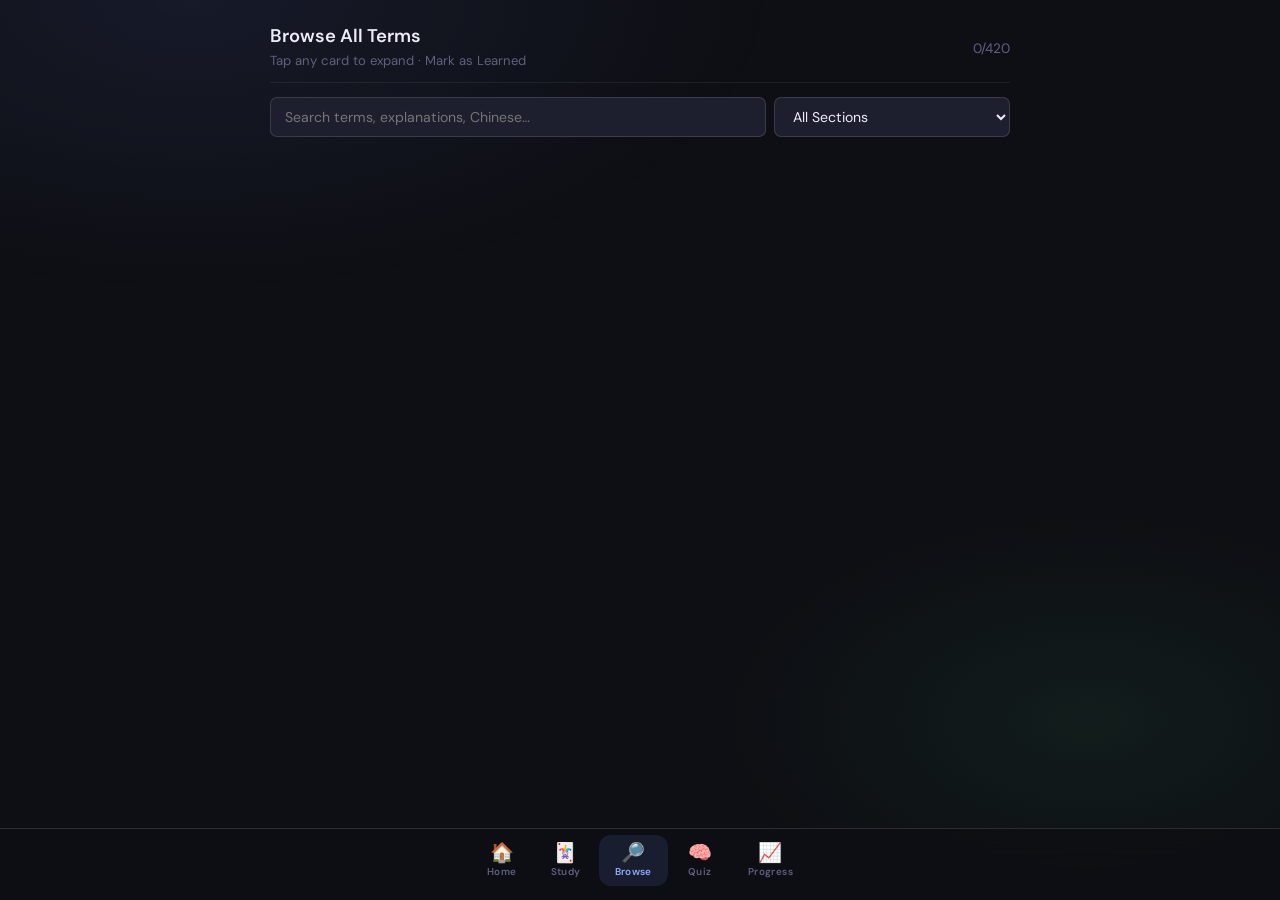
==== commit 77d76244: "Add files via upload" ====
--- a/browse.html
+++ b/browse.html
@@ -3,7 +3,28 @@
 <head>
   <meta charset="utf-8">
   <meta name="viewport" content="width=device-width, initial-scale=1.0">
+  <meta name="description" content="FinanceEN — 420 practical finance English cards built for international students in Taiwan. Banking, salary, tax, investing, insurance, fintech and more. Free, offline-ready, no login.">
+  <meta name="keywords" content="finance English Taiwan, 財務英文, international student Taiwan, banking vocabulary, fintech English">
+  <meta name="author" content="FinanceEN">
+  <meta property="og:type" content="website">
+  <meta property="og:url" content="https://kennkeitarotw.github.io/FinanceMiniProject/">
+  <meta property="og:title" content="Browse · FinanceEN">
+  <meta property="og:description" content="420 practical finance English cards for banking, salary, tax, investing, insurance and fintech — built for international students in Taiwan.">
+  <meta property="og:image" content="https://kennkeitarotw.github.io/FinanceMiniProject/og-image.svg">
+  <meta name="twitter:card" content="summary">
+  <meta name="twitter:title" content="Browse · FinanceEN">
+  <meta name="twitter:description" content="420 practical finance English cards for international students in Taiwan. Free, no login.">
+  <meta name="theme-color" content="#0e0f14">
   <title>Browse · FinanceEN</title>
+  <meta name="description" content="Browse and search all 420 finance English terms with Traditional Chinese.">
+  <meta name="theme-color" content="#0e0f14">
+  <meta property="og:title" content="Browse · FinanceEN">
+  <meta property="og:description" content="Browse and search all 420 finance English terms with Traditional Chinese.">
+  <meta property="og:type" content="website">
+  <meta property="og:url" content="https://kennkeitarotw.github.io/FinanceMiniProject/">
+  <meta name="twitter:card" content="summary">
+  <meta name="twitter:title" content="Browse · FinanceEN">
+  <meta name="twitter:description" content="Browse and search all 420 finance English terms with Traditional Chinese.">
   <link rel="stylesheet" href="styles.css">
 </head>
 <body>
--- a/styles.css
+++ b/styles.css
@@ -104,10 +104,10 @@
 .session-header{display:flex;align-items:center;justify-content:space-between;margin-bottom:10px;}
 .session-counter{font-size:0.82rem;color:var(--text3);font-weight:500;}
 .fc-stage{perspective:1000px;margin-bottom:16px;min-height:300px;}
-.fc-card-wrap{position:relative;width:100%;transition:transform 0.48s cubic-bezier(0.4,0,0.2,1);transform-style:preserve-3d;cursor:pointer;}
+.fc-card-wrap{position:relative;width:100%;transition:transform 0.48s cubic-bezier(0.4,0,0.2,1);transform-style:preserve-3d;-webkit-transform-style:preserve-3d;cursor:pointer;}
 .fc-card-wrap.flipped{transform:rotateY(180deg);}
 .fc-face{background:var(--surface);border:1px solid var(--border2);border-radius:22px;padding:36px 28px;display:flex;flex-direction:column;align-items:center;justify-content:center;min-height:300px;text-align:center;backface-visibility:hidden;-webkit-backface-visibility:hidden;}
-.fc-face.fc-back{position:absolute;top:0;left:0;right:0;transform:rotateY(180deg);background:linear-gradient(145deg,var(--surface),var(--surface2));}
+.fc-face.fc-back{position:absolute;top:0;left:0;right:0;transform:rotateY(180deg);-webkit-transform:rotateY(180deg);background:linear-gradient(145deg,var(--surface),var(--surface2));backface-visibility:hidden;-webkit-backface-visibility:hidden;}
 .fc-section-badge{margin-bottom:12px;}
 .fc-english{font-size:2.3rem;font-weight:700;color:var(--text);line-height:1.1;margin-bottom:6px;}
 .fc-hint{font-size:0.8rem;color:var(--text3);margin-top:8px;}
@@ -218,3 +218,13 @@
   .badge-grid{grid-template-columns:repeat(3,1fr);}
   .sections-grid{grid-template-columns:1fr 1fr;}
 }
+
+/* Empty deck message */
+.empty-deck-msg{
+  text-align:center;padding:48px 24px;
+  background:var(--surface);border:1px solid var(--border);
+  border-radius:22px;display:none;
+}
+.empty-deck-msg .ed-icon{font-size:2.5rem;margin-bottom:12px;}
+.empty-deck-msg h3{color:var(--text);margin-bottom:8px;font-size:1rem;text-transform:none;letter-spacing:0;}
+.empty-deck-msg p{font-size:0.88rem;color:var(--text3);margin-bottom:20px;}
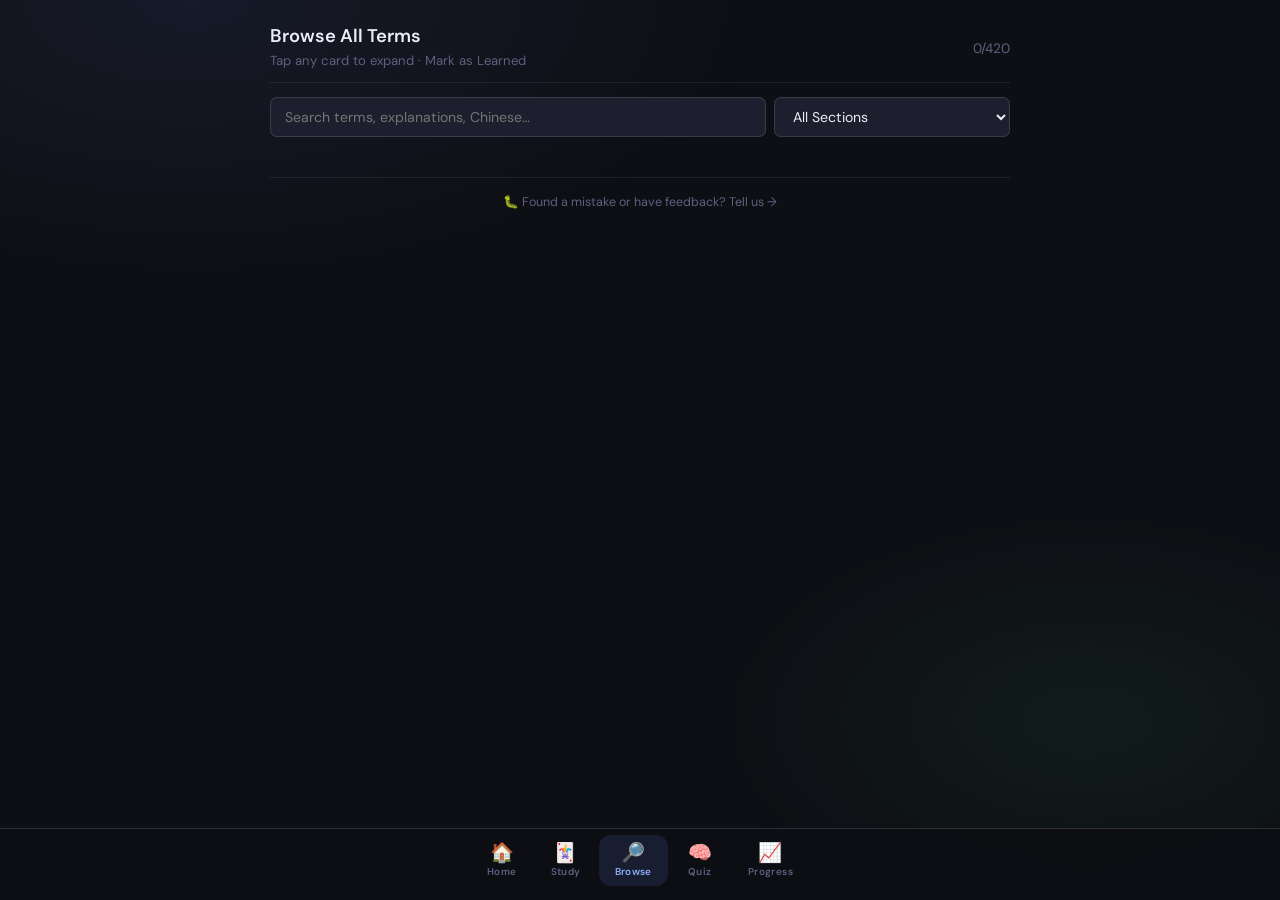
==== commit 0b236d45: "Add files via upload" ====
--- a/browse.html
+++ b/browse.html
@@ -65,6 +65,11 @@
   <div id="noResults">No results found. Try a different search.</div>
   <div class="term-list" id="termList"></div>
 
+<div style="text-align:center;padding:12px 0 4px;border-top:1px solid var(--border);margin-top:24px;">
+  <a href="https://forms.gle/FinanceENFeedback" target="_blank" rel="noopener" style="font-size:0.78rem;color:var(--text3);text-decoration:none;">
+    🐛 Found a mistake or have feedback? Tell us →
+  </a>
+</div>
 </div>
 <nav class="bottom-nav">
   <a href="index.html"><span class="nav-icon">🏠</span>Home</a>
@@ -74,6 +79,7 @@
   <a href="progress.html"><span class="nav-icon">📈</span>Progress</a>
 </nav>
 <div class="toast" id="toast"></div>
+
 <script src="data.js"></script>
 <script src="app.js"></script>
 <script>
